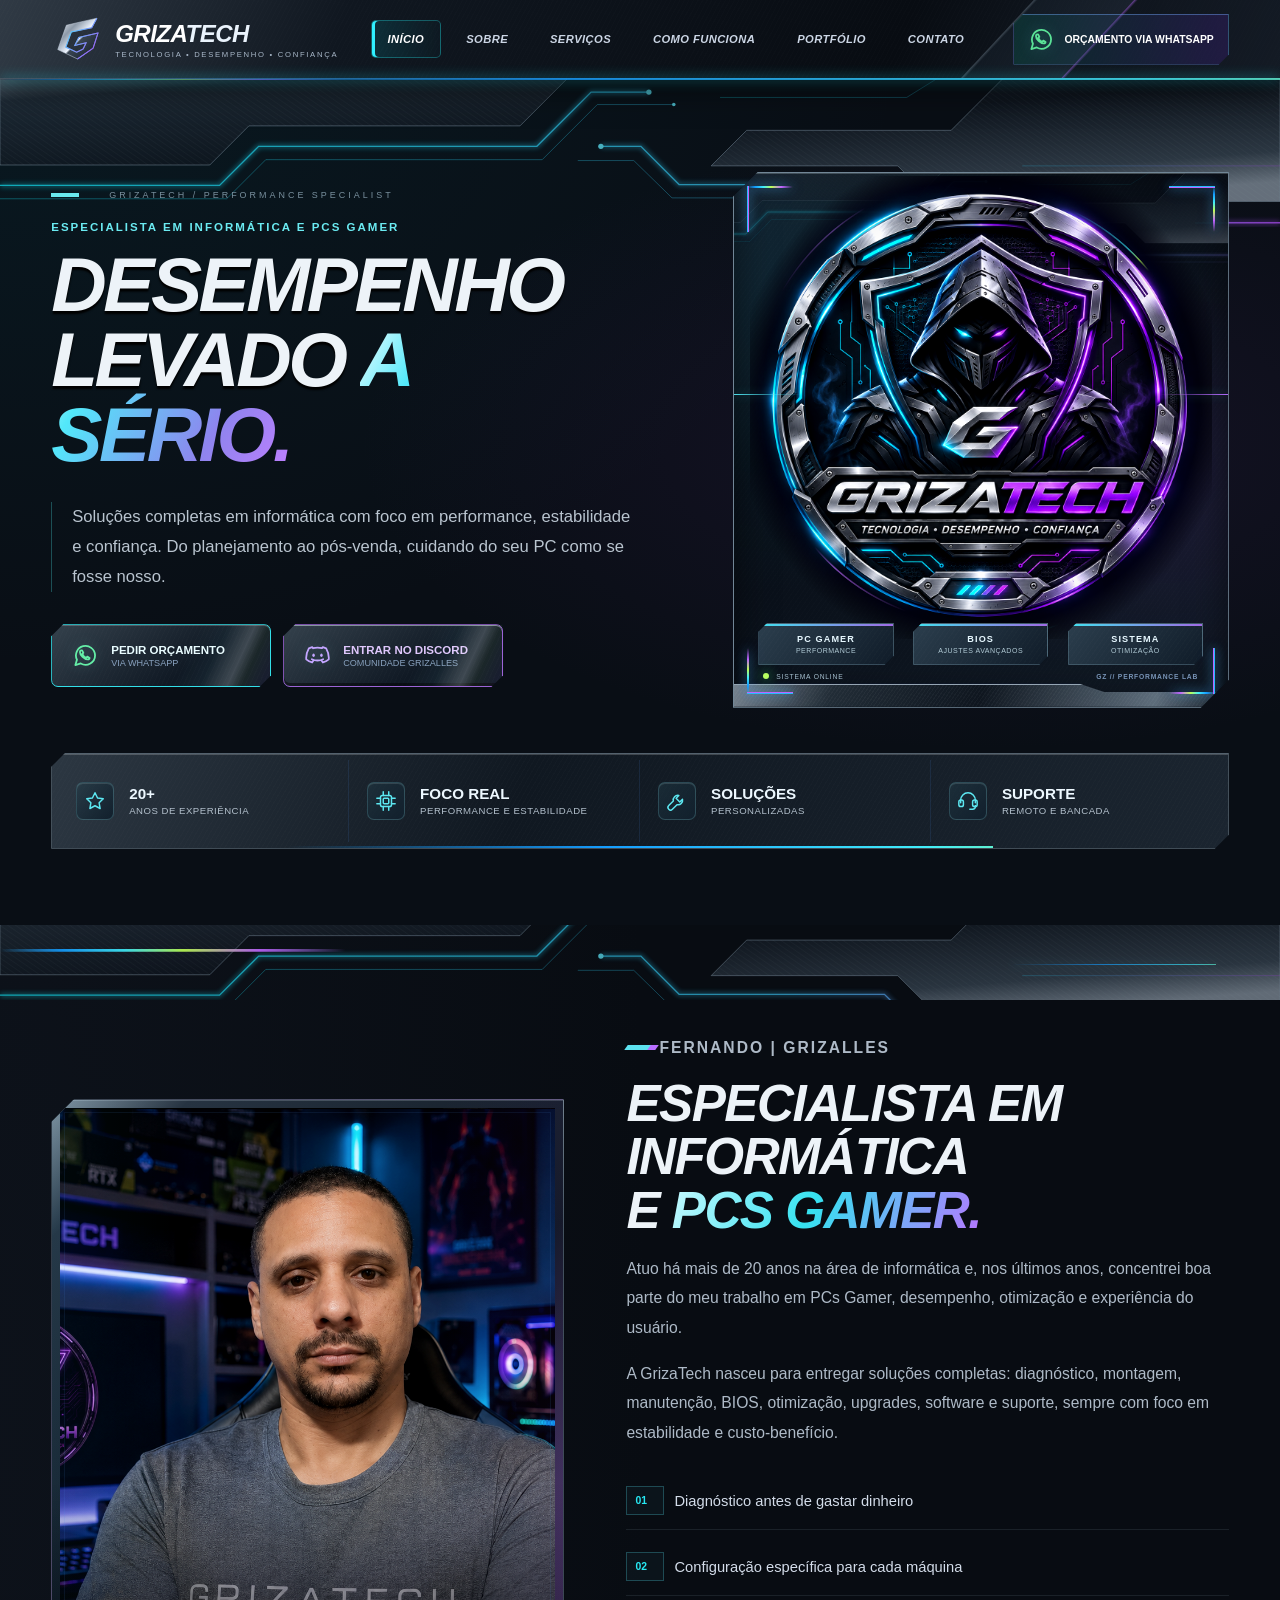
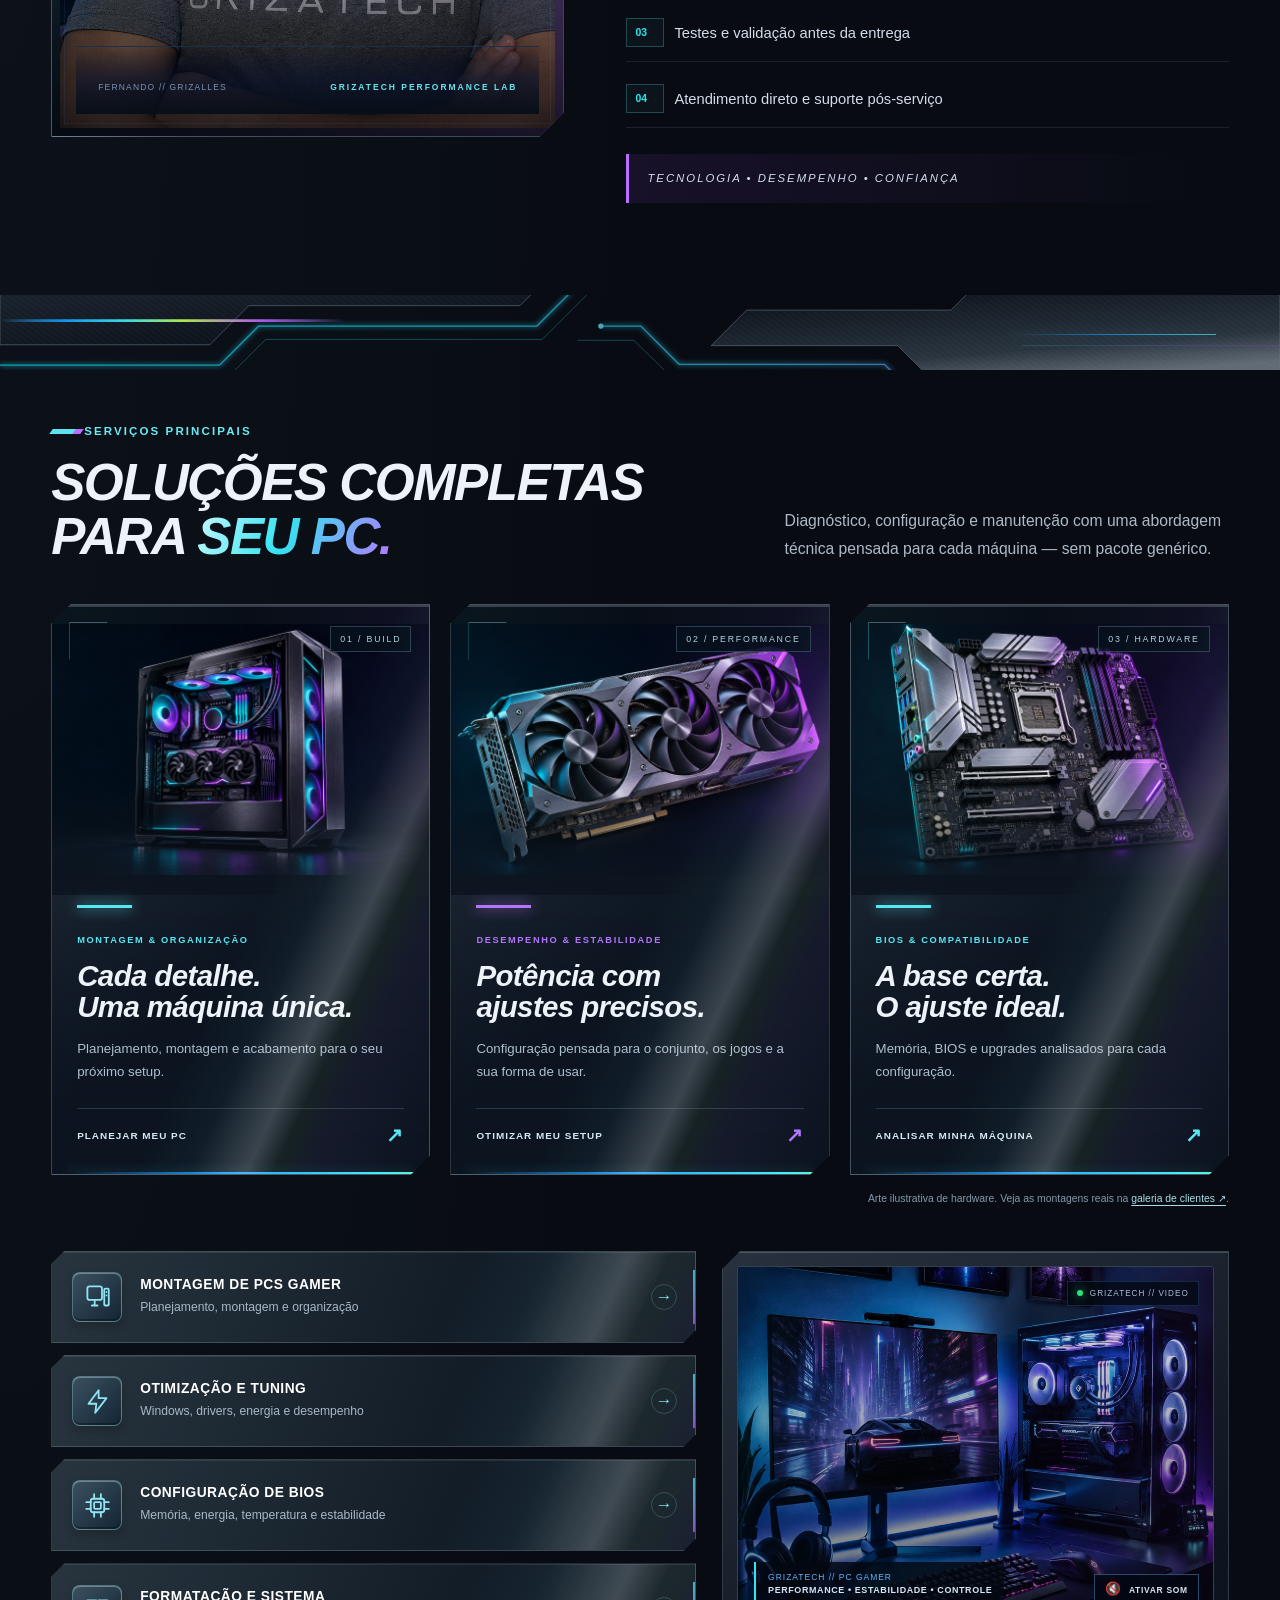
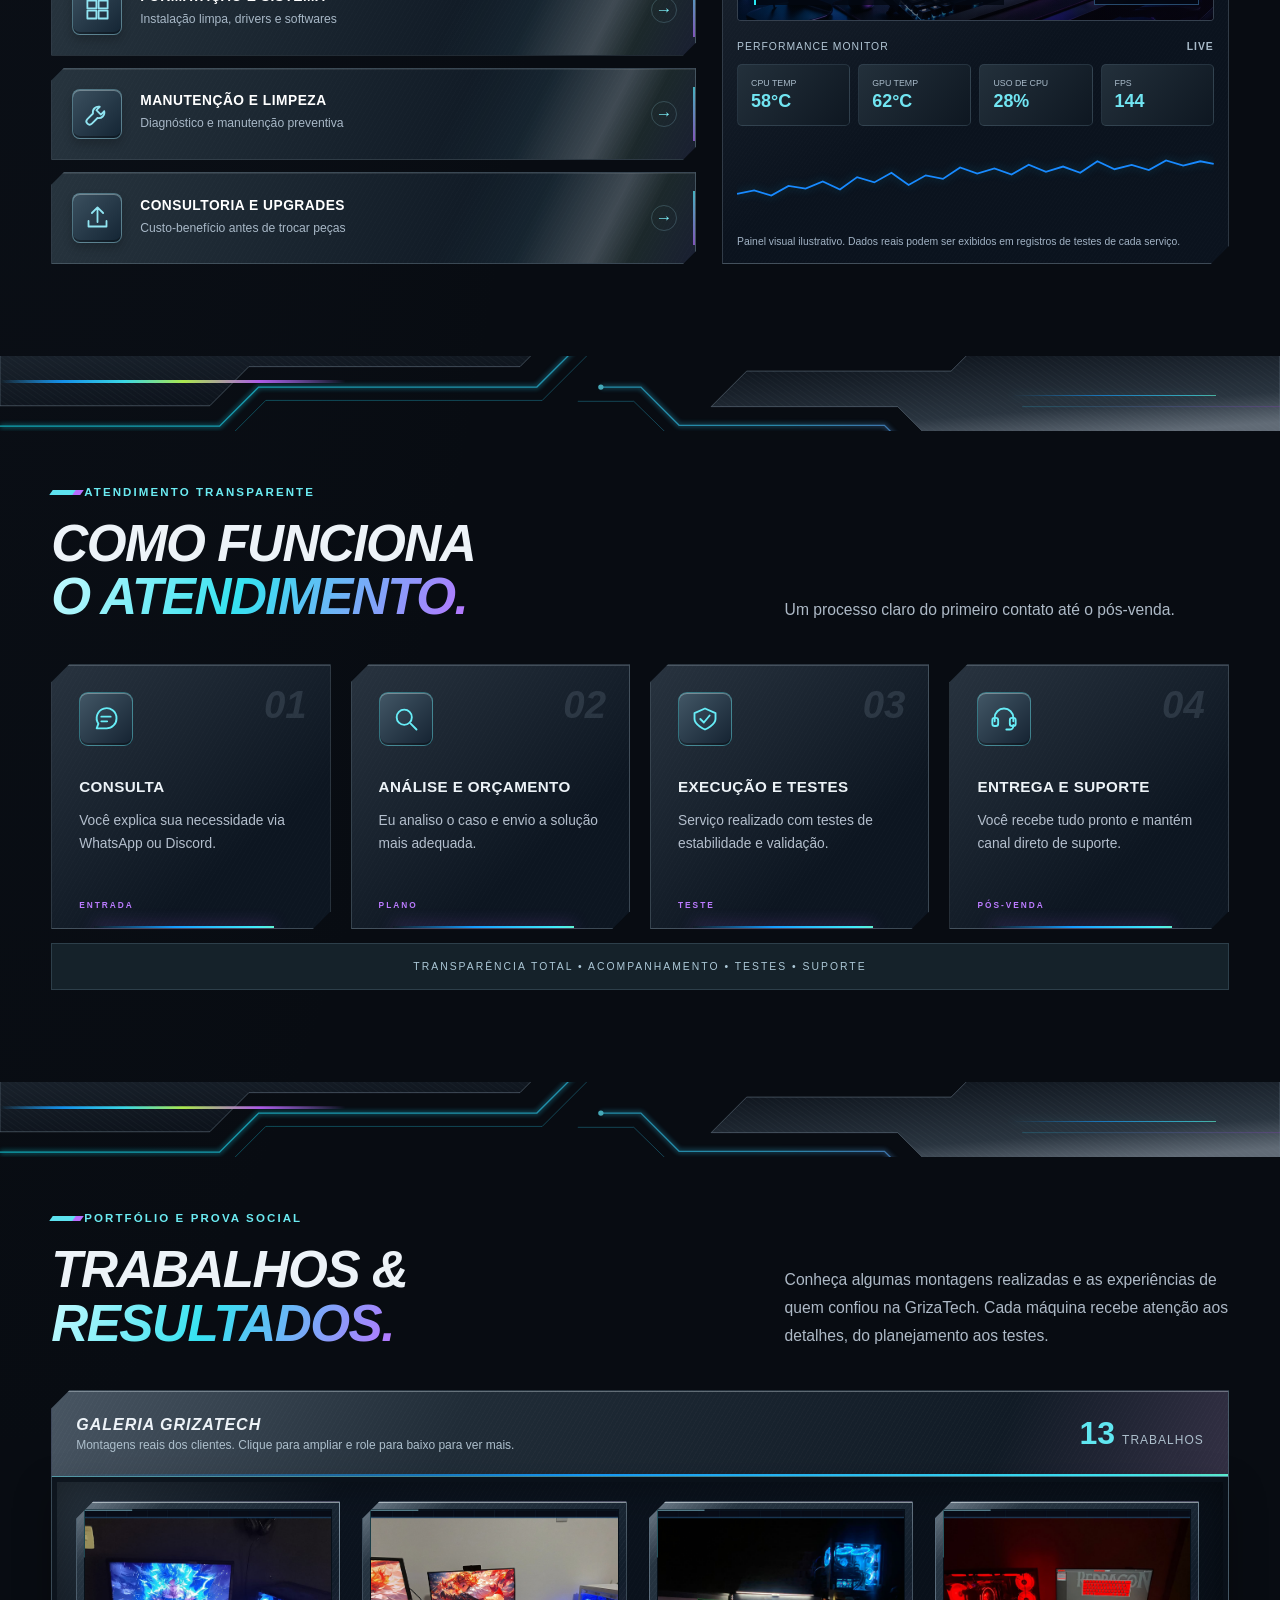
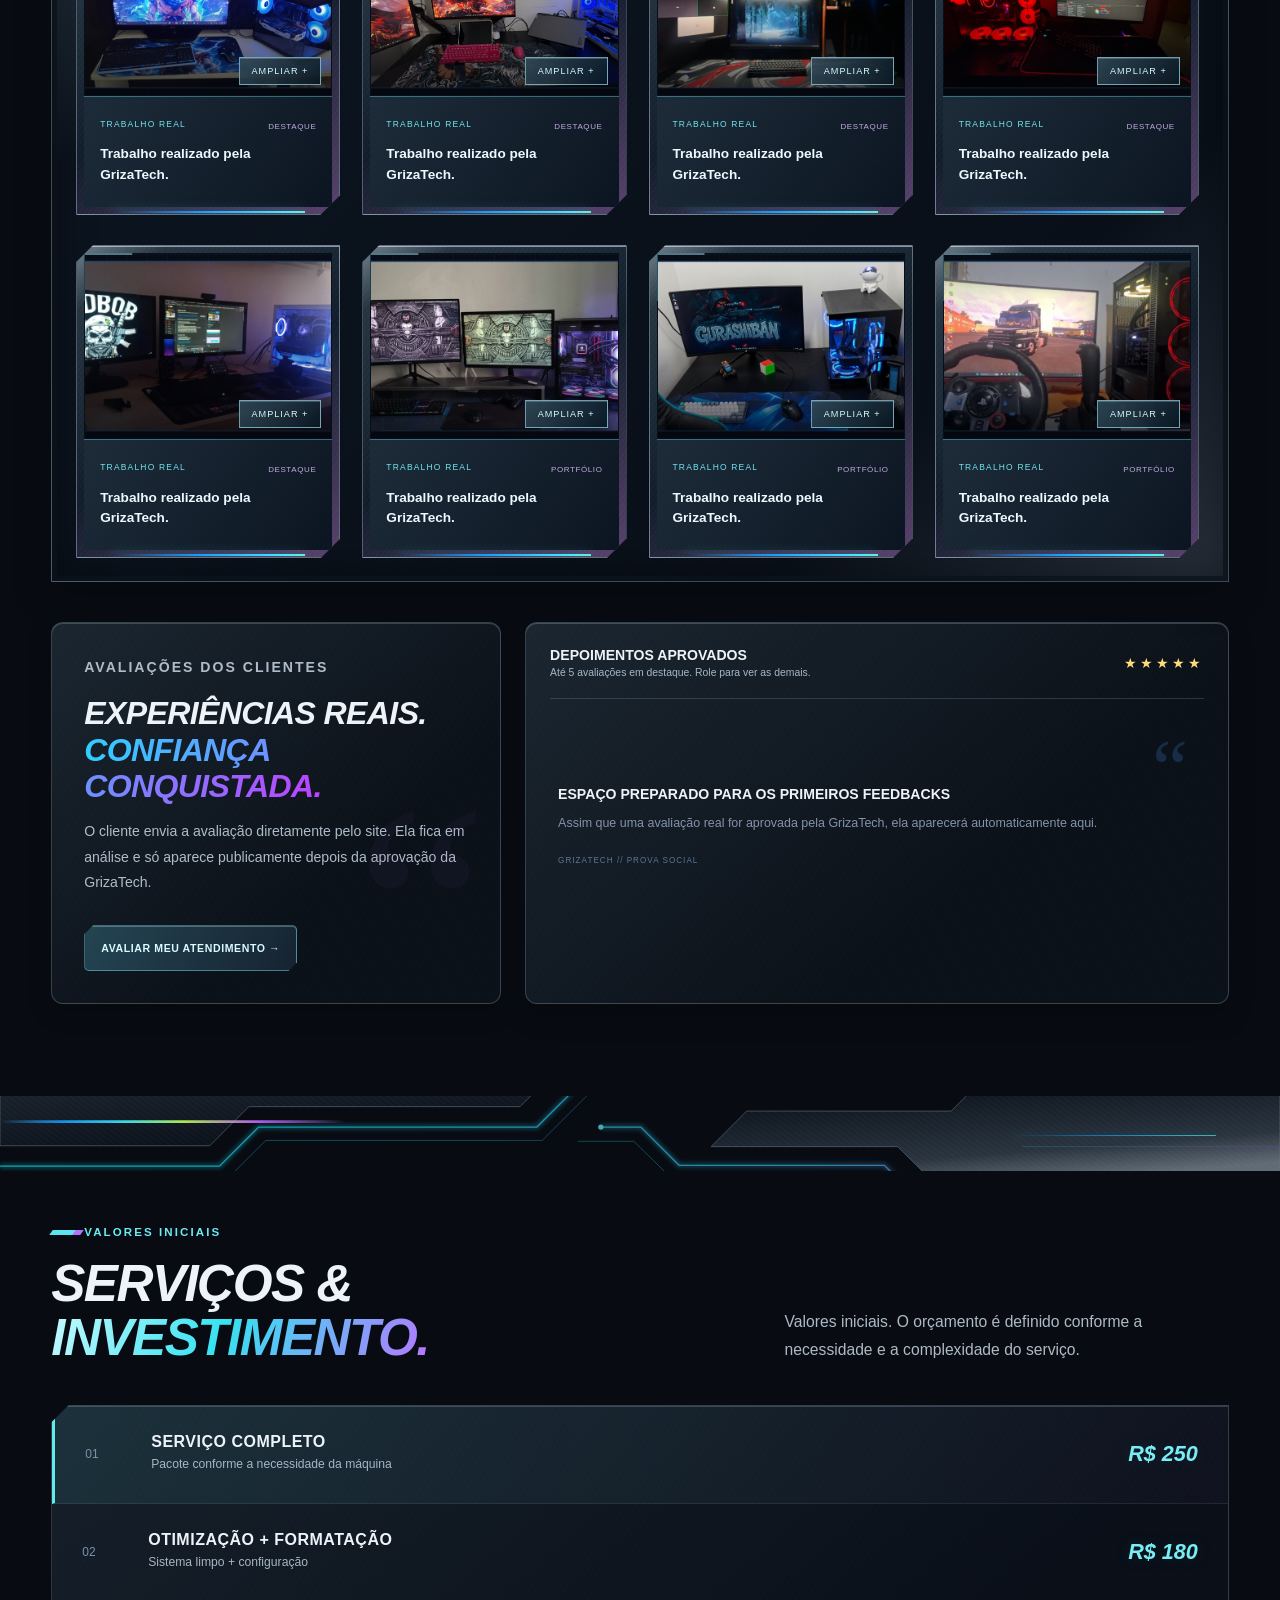
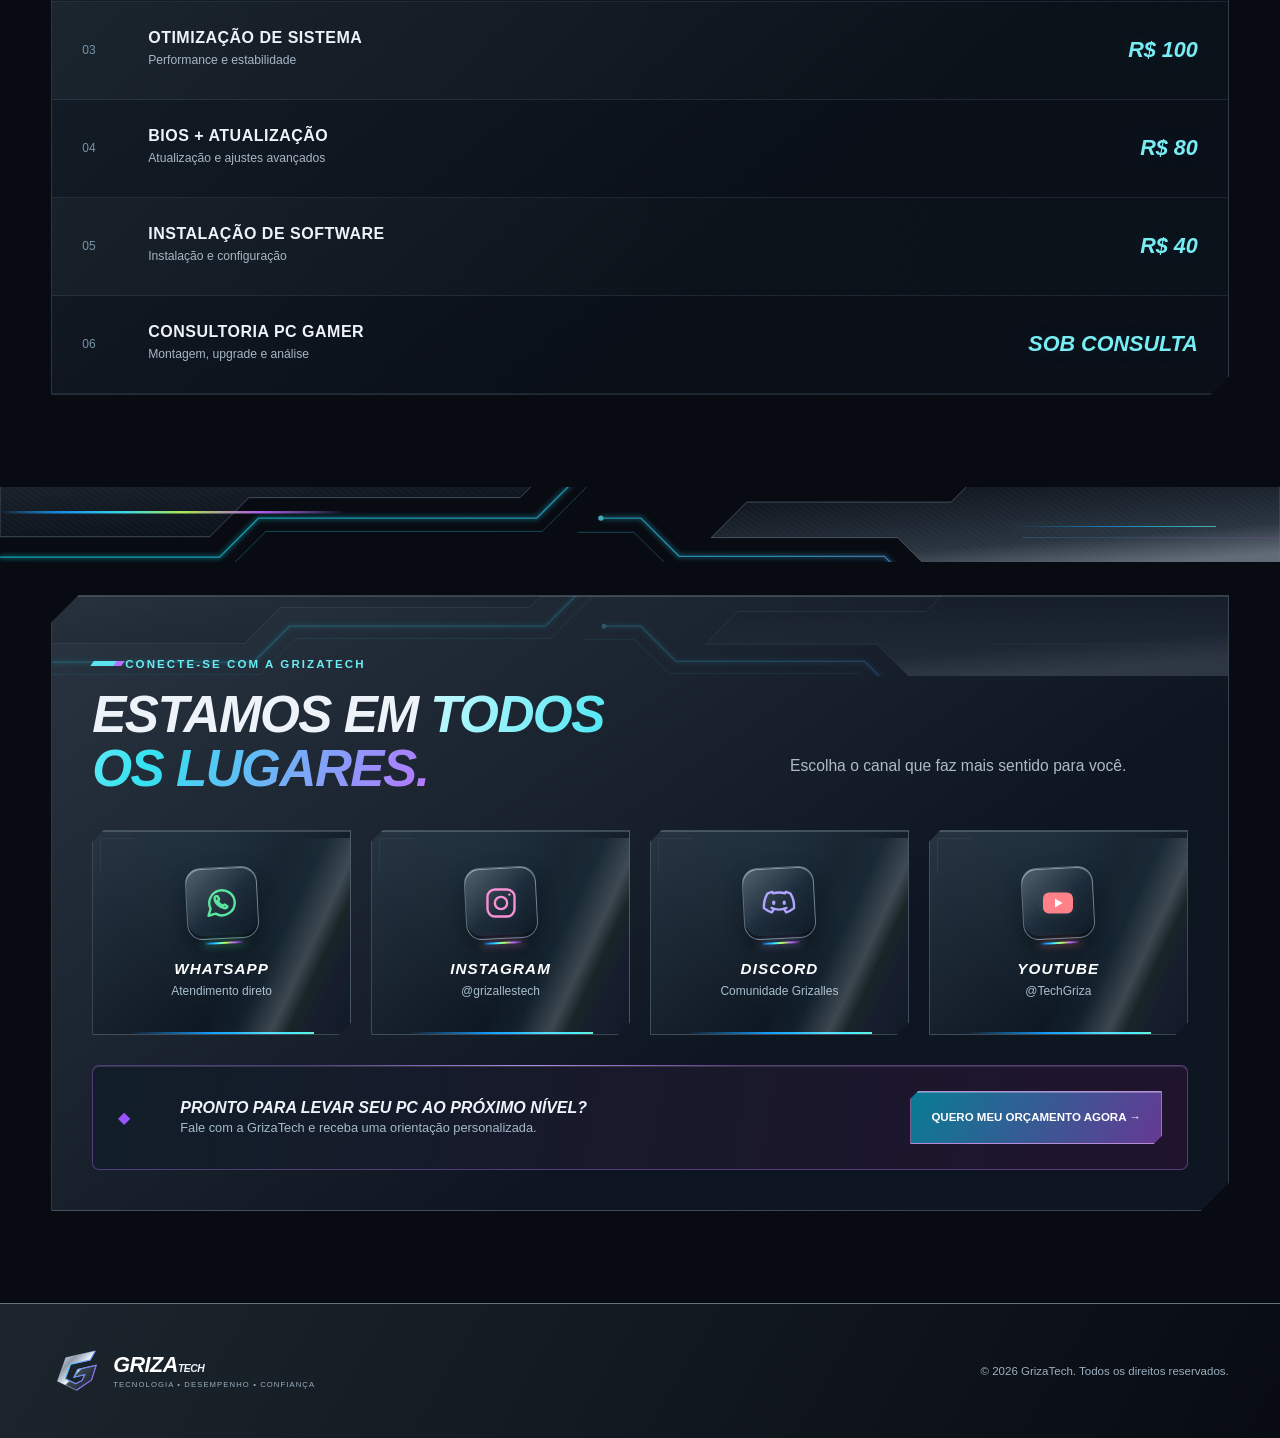
==== index.html @ 96a3e57e "Add files via upload" ====
<!doctype html>
<html lang="pt-BR">
<head>
<meta charset="utf-8">
<meta name="viewport" content="width=device-width,initial-scale=1">
<meta name="theme-color" content="#02050b">
<title>GrizaTech | Tecnologia • Desempenho • Confiança</title>
<meta name="description" content="GrizaTech — assistência, otimização, BIOS, montagem, manutenção e consultoria especializada para PCs Gamer.">
<link rel="stylesheet" href="style.css"><link rel="stylesheet" href="redesign.css"><link rel="stylesheet" href="polish.css"><link rel="stylesheet" href="energy.css">
</head>
<body>
<div class="grid-bg"></div>
<div class="top-glow"></div>

<header class="header">
  <div class="shell nav">
    <a class="brand" href="#inicio">
      <img src="assets/griza-g.svg" alt="Logo GrizaTech">
      <div>
        <strong>GRIZA<span>TECH</span></strong>
        <small>TECNOLOGIA • DESEMPENHO • CONFIANÇA</small>
      </div>
    </a>

    <button class="menu-btn" aria-label="Abrir menu" aria-expanded="false" aria-controls="mainNavigation"><svg class="ui-icon " viewBox="0 0 24 24" fill="none" stroke="currentColor" stroke-width="1.6" stroke-linecap="round" stroke-linejoin="round" aria-hidden="true"><path d="M4 6h16M4 12h16M4 18h16"/></svg></button>

    <nav class="navlinks" id="mainNavigation">
      <a class="active" href="#inicio">INÍCIO</a>
      <a href="#sobre">SOBRE</a>
      <a href="#servicos">SERVIÇOS</a>
      <a href="#processo">COMO FUNCIONA</a>
      <a href="#resultados">PORTFÓLIO</a>
      <a href="#contato">CONTATO</a>
    </nav>

    <a class="header-wa" target="_blank" rel="noopener"
       href="https://api.whatsapp.com/send/?phone=5522997439359&text=Olá%20GrizaTech!%20Vim%20pelo%20site%20e%20gostaria%20de%20um%20orçamento.">
      <svg class="ui-icon brand-whatsapp" viewBox="0 0 24 24" fill="none" stroke="currentColor" stroke-width="1.6" stroke-linecap="round" stroke-linejoin="round" aria-hidden="true"><path d="M20.5 11.7a8.5 8.5 0 0 1-12.7 7.4L3 20.5l1.4-4.7a8.5 8.5 0 1 1 16.1-4.1Z"/><path d="M8.2 7.4c-.7 0-1.1.9-1.1 1.6 0 2.8 3.9 6.5 6.7 6.5.9 0 1.8-.5 1.8-1.3l-2-1.2-.9 1c-1.7-.6-3-1.9-3.6-3.5l1-.9-1.1-2.2Z"/></svg>
      ORÇAMENTO VIA WHATSAPP
    </a>
  </div>
</header>

<main>
<section class="hero" id="inicio">
<div class="energy-rail" aria-hidden="true"></div>
  <div class="hero-circuit"></div>

  <div class="shell hero-grid hero-grid-v8">

    <div class="hero-copy reveal">
      <p class="eyebrow">ESPECIALISTA EM INFORMÁTICA E PCS GAMER</p>

      <h1>
        DESEMPENHO<br>
        LEVADO <span>A SÉRIO.</span>
      </h1>

      <p class="hero-text">
        Soluções completas em informática com foco em performance,
        estabilidade e confiança. Do planejamento ao pós-venda,
        cuidando do seu PC como se fosse nosso.
      </p>

      <div class="hero-actions">
        <a class="neon-button green" target="_blank" rel="noopener"
           href="https://api.whatsapp.com/send/?phone=5522997439359&text=Olá%20GrizaTech!%20Vim%20pelo%20site%20e%20gostaria%20de%20um%20orçamento."><span class="metal-reflection" aria-hidden="true"></span>
          <svg class="ui-icon brand-whatsapp" viewBox="0 0 24 24" fill="none" stroke="currentColor" stroke-width="1.6" stroke-linecap="round" stroke-linejoin="round" aria-hidden="true"><path d="M20.5 11.7a8.5 8.5 0 0 1-12.7 7.4L3 20.5l1.4-4.7a8.5 8.5 0 1 1 16.1-4.1Z"/><path d="M8.2 7.4c-.7 0-1.1.9-1.1 1.6 0 2.8 3.9 6.5 6.7 6.5.9 0 1.8-.5 1.8-1.3l-2-1.2-.9 1c-1.7-.6-3-1.9-3.6-3.5l1-.9-1.1-2.2Z"/></svg>
          <span><b>PEDIR ORÇAMENTO</b><small>VIA WHATSAPP</small></span>
        </a>

        <a class="neon-button purple" target="_blank" rel="noopener"
           href="https://discord.gg/kwEcCzGb4z"><span class="metal-reflection" aria-hidden="true"></span>
          <svg class="ui-icon brand-discord" viewBox="0 0 24 24" fill="none" stroke="currentColor" stroke-width="1.6" stroke-linecap="round" stroke-linejoin="round" aria-hidden="true"><path d="M8 5.5a16 16 0 0 1 8 0l.7-1 3 1.2c1.7 3 2.6 6.3 2.3 9.7a15 15 0 0 1-5.2 2.8l-1.2-1.8M8.4 16.4l-1.2 1.8A15 15 0 0 1 2 15.4c-.3-3.4.6-6.7 2.3-9.7l3-1.2.7 1M7 15.3a12 12 0 0 0 10 0"/><ellipse cx="8.5" cy="11.8" rx="1.1" ry="1.5" fill="currentColor" stroke="none"/><ellipse cx="15.5" cy="11.8" rx="1.1" ry="1.5" fill="currentColor" stroke="none"/></svg>
          <span><b>ENTRAR NO DISCORD</b><small>COMUNIDADE GRIZALLES</small></span>
        </a>
      </div>
    </div>

    <div class="hero-logo hero-logo-v8 reveal">
      <div class="logo-stage emblem-integrated">
        <div class="stage-corner tl"></div>
        <div class="stage-corner tr"></div>
        <div class="stage-corner bl"></div>
        <div class="stage-corner br"></div>

        <div class="logo-reactor logo-reactor-v8"><span class="energy-orbit" aria-hidden="true"></span><span class="energy-orbit orbit-secondary" aria-hidden="true"></span>
          <span class="ring ring-a"></span>
          <span class="ring ring-b"></span>
          <span class="ring ring-c"></span>
          <span class="ring ring-d"></span>
          <img src="assets/grizatech-emblema-metal.png" alt="GrizaTech — emblema metálico com personagem encapuzado, iluminação ciano e roxa" width="1254" height="1254" fetchpriority="high">
        </div>

        <div class="tech-tag tag-a"><b>PC GAMER</b><span>PERFORMANCE</span></div>
        <div class="tech-tag tag-b"><b>BIOS</b><span>AJUSTES AVANÇADOS</span></div>
        <div class="tech-tag tag-c"><b>SISTEMA</b><span>OTIMIZAÇÃO</span></div>

        <div class="logo-status">
          <span><i></i>SISTEMA ONLINE</span>
          <strong>GZ // PERFORMANCE LAB</strong>
        </div>
      </div>
    </div>

  </div>

  <div class="shell feature-strip reveal">
    <div><i><svg class="ui-icon " viewBox="0 0 24 24" fill="none" stroke="currentColor" stroke-width="1.6" stroke-linecap="round" stroke-linejoin="round" aria-hidden="true"><path d="m12 3 2.8 5.7 6.2.9-4.5 4.4 1.1 6.2-5.6-3-5.6 3 1.1-6.2L3 9.6l6.2-.9Z"/></svg></i><span><b>20+</b><small>ANOS DE EXPERIÊNCIA</small></span></div>
    <div><i><svg class="ui-icon " viewBox="0 0 24 24" fill="none" stroke="currentColor" stroke-width="1.6" stroke-linecap="round" stroke-linejoin="round" aria-hidden="true"><rect x="6" y="6" width="12" height="12" rx="2"/><rect x="9" y="9" width="6" height="6" rx="1"/><path d="M9 2v4m6-4v4M9 18v4m6-4v4M2 9h4m-4 6h4m12-6h4m-4 6h4"/></svg></i><span><b>FOCO REAL</b><small>PERFORMANCE E ESTABILIDADE</small></span></div>
    <div><i><svg class="ui-icon " viewBox="0 0 24 24" fill="none" stroke="currentColor" stroke-width="1.6" stroke-linecap="round" stroke-linejoin="round" aria-hidden="true"><path d="M14 6a5 5 0 0 0-6 6L3 17a2.8 2.8 0 0 0 4 4l5-5a5 5 0 0 0 6-6l-3 3-4-4 3-3Z"/></svg></i><span><b>SOLUÇÕES</b><small>PERSONALIZADAS</small></span></div>
    <div><i><svg class="ui-icon " viewBox="0 0 24 24" fill="none" stroke="currentColor" stroke-width="1.6" stroke-linecap="round" stroke-linejoin="round" aria-hidden="true"><path d="M4 14v-3a8 8 0 0 1 16 0v3M20 17v1a3 3 0 0 1-3 3h-3"/><rect x="2" y="11" width="5" height="7" rx="2"/><rect x="17" y="11" width="5" height="7" rx="2"/></svg></i><span><b>SUPORTE</b><small>REMOTO E BANCADA</small></span></div>
  </div>
</section>

<section class="section about" id="sobre">
<div class="energy-rail" aria-hidden="true"></div>
  <div class="shell about-grid about-grid-v9">

    <div class="about-photo-card reveal">
      <img src="assets/fernando.png" alt="Fernando Grizalles">
      <div class="about-photo-overlay">
        <span>FERNANDO // GRIZALLES</span>
        <b>GRIZATECH PERFORMANCE LAB</b>
      </div>
    </div>

    <div class="about-copy reveal">
      <p class="eyebrow">FERNANDO | GRIZALLES</p>

      <h2>
        ESPECIALISTA EM INFORMÁTICA<br>
        E <span>PCS GAMER.</span>
      </h2>

      <p>
        Atuo há mais de 20 anos na área de informática e, nos últimos anos,
        concentrei boa parte do meu trabalho em PCs Gamer, desempenho,
        otimização e experiência do usuário.
      </p>

      <p>
        A GrizaTech nasceu para entregar soluções completas: diagnóstico,
        montagem, manutenção, BIOS, otimização, upgrades, software e suporte,
        sempre com foco em estabilidade e custo-benefício.
      </p>

      <div class="about-list">
        <div><b>01</b><span>Diagnóstico antes de gastar dinheiro</span></div>
        <div><b>02</b><span>Configuração específica para cada máquina</span></div>
        <div><b>03</b><span>Testes e validação antes da entrega</span></div>
        <div><b>04</b><span>Atendimento direto e suporte pós-serviço</span></div>
      </div>

      <div class="signature">
        TECNOLOGIA • DESEMPENHO • CONFIANÇA
      </div>
    </div>

  </div>
</section>

<section class="section services" id="servicos">
<div class="energy-rail" aria-hidden="true"></div>
  <div class="shell">

    <div class="section-head reveal">
      <div>
        <p class="eyebrow">SERVIÇOS PRINCIPAIS</p>
        <h2>SOLUÇÕES COMPLETAS<br>PARA <span>SEU PC.</span></h2>
      </div>
      <p>
        Diagnóstico, configuração e manutenção com uma abordagem técnica
        pensada para cada máquina — sem pacote genérico.
      </p>
    </div>


    <div class="hardware-showcase" aria-label="Hardware e montagem especializada">
      <article class="hardware-card hardware-build"><span class="metal-reflection" aria-hidden="true"></span>
        <div class="hardware-art"><img src="assets/hardware-pc.png" alt="Ilustração de PC gamer montado com iluminação ciano e roxa" loading="lazy"><span class="hardware-index">01 / BUILD</span></div>
        <div class="hardware-caption"><small>MONTAGEM & ORGANIZAÇÃO</small><h3>Cada detalhe.<br>Uma máquina única.</h3><p>Planejamento, montagem e acabamento para o seu próximo setup.</p><a href="#contato">PLANEJAR MEU PC <span>↗</span></a></div>
      </article>
      <article class="hardware-card hardware-gpu"><span class="metal-reflection" aria-hidden="true"></span>
        <div class="hardware-art"><img src="assets/hardware-gpu.png" alt="Ilustração detalhada de placa de vídeo com três ventoinhas" loading="lazy"><span class="hardware-index">02 / PERFORMANCE</span></div>
        <div class="hardware-caption"><small>DESEMPENHO & ESTABILIDADE</small><h3>Potência com<br>ajustes precisos.</h3><p>Configuração pensada para o conjunto, os jogos e a sua forma de usar.</p><a href="#contato">OTIMIZAR MEU SETUP <span>↗</span></a></div>
      </article>
      <article class="hardware-card hardware-board"><span class="metal-reflection" aria-hidden="true"></span>
        <div class="hardware-art"><img src="assets/hardware-motherboard.png" alt="Ilustração de placa-mãe com circuitos e dissipadores metálicos" loading="lazy"><span class="hardware-index">03 / HARDWARE</span></div>
        <div class="hardware-caption"><small>BIOS & COMPATIBILIDADE</small><h3>A base certa.<br>O ajuste ideal.</h3><p>Memória, BIOS e upgrades analisados para cada configuração.</p><a href="#contato">ANALISAR MINHA MÁQUINA <span>↗</span></a></div>
      </article>
    </div>
    <p class="hardware-note">Arte ilustrativa de hardware. Veja as montagens reais na <a href="#resultados">galeria de clientes ↗</a>.</p>

    <div class="services-layout">

      <div class="service-list">
        <a class="service-row reveal" href="#contato"><span class="metal-reflection" aria-hidden="true"></span>
          <div class="service-icon"><svg class="ui-icon " viewBox="0 0 24 24" fill="none" stroke="currentColor" stroke-width="1.6" stroke-linecap="round" stroke-linejoin="round" aria-hidden="true"><rect x="3" y="3" width="13" height="12" rx="2"/><path d="M7 20h5M9.5 15v5"/><rect x="18" y="5" width="4" height="15" rx="1"/><path d="M20 8h.01M20 11h.01"/></svg></div>
          <span><b>MONTAGEM DE PCS GAMER</b><small>Planejamento, montagem e organização</small></span><i>→</i>
        </a>

        <a class="service-row reveal" href="#contato"><span class="metal-reflection" aria-hidden="true"></span>
          <div class="service-icon"><svg class="ui-icon " viewBox="0 0 24 24" fill="none" stroke="currentColor" stroke-width="1.6" stroke-linecap="round" stroke-linejoin="round" aria-hidden="true"><path d="m13 2-9 12h7l-1 8 10-13h-7Z"/></svg></div>
          <span><b>OTIMIZAÇÃO E TUNING</b><small>Windows, drivers, energia e desempenho</small></span><i>→</i>
        </a>

        <a class="service-row reveal" href="#contato"><span class="metal-reflection" aria-hidden="true"></span>
          <div class="service-icon"><svg class="ui-icon " viewBox="0 0 24 24" fill="none" stroke="currentColor" stroke-width="1.6" stroke-linecap="round" stroke-linejoin="round" aria-hidden="true"><rect x="6" y="6" width="12" height="12" rx="2"/><rect x="9" y="9" width="6" height="6" rx="1"/><path d="M9 2v4m6-4v4M9 18v4m6-4v4M2 9h4m-4 6h4m12-6h4m-4 6h4"/></svg></div>
          <span><b>CONFIGURAÇÃO DE BIOS</b><small>Memória, energia, temperatura e estabilidade</small></span><i>→</i>
        </a>

        <a class="service-row reveal" href="#contato"><span class="metal-reflection" aria-hidden="true"></span>
          <div class="service-icon"><svg class="ui-icon " viewBox="0 0 24 24" fill="none" stroke="currentColor" stroke-width="1.6" stroke-linecap="round" stroke-linejoin="round" aria-hidden="true"><path d="M3 4h8v7H3Zm10 0h8v7h-8ZM3 13h8v7H3Zm10 0h8v7h-8Z"/></svg></div>
          <span><b>FORMATAÇÃO E SISTEMA</b><small>Instalação limpa, drivers e softwares</small></span><i>→</i>
        </a>

        <a class="service-row reveal" href="#contato"><span class="metal-reflection" aria-hidden="true"></span>
          <div class="service-icon"><svg class="ui-icon " viewBox="0 0 24 24" fill="none" stroke="currentColor" stroke-width="1.6" stroke-linecap="round" stroke-linejoin="round" aria-hidden="true"><path d="M14 6a5 5 0 0 0-6 6L3 17a2.8 2.8 0 0 0 4 4l5-5a5 5 0 0 0 6-6l-3 3-4-4 3-3Z"/></svg></div>
          <span><b>MANUTENÇÃO E LIMPEZA</b><small>Diagnóstico e manutenção preventiva</small></span><i>→</i>
        </a>

        <a class="service-row reveal" href="#contato"><span class="metal-reflection" aria-hidden="true"></span>
          <div class="service-icon"><svg class="ui-icon " viewBox="0 0 24 24" fill="none" stroke="currentColor" stroke-width="1.6" stroke-linecap="round" stroke-linejoin="round" aria-hidden="true"><path d="M12 16V3m-5 5 5-5 5 5M4 15v5h16v-5"/></svg></div>
          <span><b>CONSULTORIA E UPGRADES</b><small>Custo-benefício antes de trocar peças</small></span><i>→</i>
        </a>
      </div>

      <div class="real-pc-panel reveal">
        <div class="real-pc-image real-pc-video">
          <video id="grizatechShowcaseVideo" autoplay muted loop playsinline preload="metadata" poster="assets/pc-gamer-detalhe.png" aria-label="Apresentação em vídeo da GrizaTech">
            <source src="assets/videos/grizatech-loop.mp4" type="video/mp4">
          </video>
          <div class="real-pc-vignette"></div>
          <div class="pc-live-badge"><i></i> GRIZATECH // VIDEO</div>
          <button class="video-sound-toggle" id="videoSoundToggle" type="button" aria-label="Ativar som do vídeo" aria-pressed="false">
            <span class="video-sound-icon" aria-hidden="true">🔇</span>
            <span class="video-sound-label">ATIVAR SOM</span>
          </button>
          <div class="pc-photo-caption">
            <span>GRIZATECH // PC GAMER</span>
            <b>PERFORMANCE • ESTABILIDADE • CONTROLE</b>
          </div>
        </div>

        <div class="monitor-title">
          <span>PERFORMANCE MONITOR</span>
          <b>LIVE</b>
        </div>

        <div class="monitor-grid">
          <div><small>CPU TEMP</small><b>58°C</b></div>
          <div><small>GPU TEMP</small><b>62°C</b></div>
          <div><small>USO DE CPU</small><b>28%</b></div>
          <div><small>FPS</small><b>144</b></div>
        </div>

        <svg class="perf-chart" viewBox="0 0 500 100" preserveAspectRatio="none">
          <path d="M0 68L18 64L36 70L54 59L72 62L90 54L108 63L126 49L144 55L162 44L180 58L198 47L216 51L234 38L252 45L270 39L288 46L306 35L324 43L342 37L360 44L378 31L396 40L414 35L432 41L450 30L468 36L486 31L500 34"/>
        </svg>

        <small class="monitor-disclaimer">
          Painel visual ilustrativo. Dados reais podem ser exibidos em registros de testes de cada serviço.
        </small>
      </div>

    </div>
  </div>
</section>

<section class="section process" id="processo">
<div class="energy-rail" aria-hidden="true"></div>
  <div class="shell">
    <div class="section-head reveal">
      <div>
        <p class="eyebrow">ATENDIMENTO TRANSPARENTE</p>
        <h2>COMO FUNCIONA<br><span>O ATENDIMENTO.</span></h2>
      </div>
      <p>Um processo claro do primeiro contato até o pós-venda.</p>
    </div>

    <div class="steps">
      <article class="step reveal"><span>01</span><div class="step-icon"><svg class="ui-icon " viewBox="0 0 24 24" fill="none" stroke="currentColor" stroke-width="1.6" stroke-linecap="round" stroke-linejoin="round" aria-hidden="true"><path d="M21 11.5a8.5 8.5 0 0 1-8.5 8.5H4l1.5-4a8.5 8.5 0 1 1 15.5-4.5Z"/><path d="M8 10h8M8 14h5"/></svg></div><h3>CONSULTA</h3><p>Você explica sua necessidade via WhatsApp ou Discord.</p><b>ENTRADA</b></article>
      <article class="step reveal"><span>02</span><div class="step-icon"><svg class="ui-icon " viewBox="0 0 24 24" fill="none" stroke="currentColor" stroke-width="1.6" stroke-linecap="round" stroke-linejoin="round" aria-hidden="true"><circle cx="10.5" cy="10.5" r="6.5"/><path d="m16 16 5 5"/></svg></div><h3>ANÁLISE E ORÇAMENTO</h3><p>Eu analiso o caso e envio a solução mais adequada.</p><b>PLANO</b></article>
      <article class="step reveal"><span>03</span><div class="step-icon"><svg class="ui-icon " viewBox="0 0 24 24" fill="none" stroke="currentColor" stroke-width="1.6" stroke-linecap="round" stroke-linejoin="round" aria-hidden="true"><path d="M12 3 3 7v5c0 5 9 9 9 9s9-4 9-9V7Z"/><path d="m8 12 3 3 5-6"/></svg></div><h3>EXECUÇÃO E TESTES</h3><p>Serviço realizado com testes de estabilidade e validação.</p><b>TESTE</b></article>
      <article class="step reveal"><span>04</span><div class="step-icon"><svg class="ui-icon " viewBox="0 0 24 24" fill="none" stroke="currentColor" stroke-width="1.6" stroke-linecap="round" stroke-linejoin="round" aria-hidden="true"><path d="M4 14v-3a8 8 0 0 1 16 0v3M20 17v1a3 3 0 0 1-3 3h-3"/><rect x="2" y="11" width="5" height="7" rx="2"/><rect x="17" y="11" width="5" height="7" rx="2"/></svg></div><h3>ENTREGA E SUPORTE</h3><p>Você recebe tudo pronto e mantém canal direto de suporte.</p><b>PÓS-VENDA</b></article>
    </div>

    <div class="process-note reveal">TRANSPARÊNCIA TOTAL • ACOMPANHAMENTO • TESTES • SUPORTE</div>
  </div>
</section>

<section class="section results" id="resultados">
<div class="energy-rail" aria-hidden="true"></div>
  <div class="shell">

    <div class="section-head reveal">
      <div>
        <p class="eyebrow">PORTFÓLIO E PROVA SOCIAL</p>
        <h2>TRABALHOS & <span>RESULTADOS.</span></h2>
      </div>
      <p>
        Conheça algumas montagens realizadas e as experiências de quem confiou na GrizaTech.
        Cada máquina recebe atenção aos detalhes, do planejamento aos testes.
      </p>
    </div>

    <div class="portfolio-head reveal">
      <div>
        <strong>GALERIA GRIZATECH</strong>
        <span>Montagens reais dos clientes. Clique para ampliar e role para baixo para ver mais.</span>
      </div>
      <div class="portfolio-counter"><b id="portfolioCount">00</b><span>TRABALHOS</span></div>
    </div>

    <div class="portfolio-scroll-shell reveal" tabindex="0" role="region" aria-label="Galeria de trabalhos com rolagem vertical">
      <div class="portfolio-gallery portfolio-gallery-v12" id="portfolioGallery" aria-label="Galeria de trabalhos GrizaTech"></div>
    </div>

    <div class="reviews-layout">

      <div class="reviews-info reveal">
        <p class="eyebrow">AVALIAÇÕES DOS CLIENTES</p>
        <h3>EXPERIÊNCIAS REAIS.<br><span>CONFIANÇA CONQUISTADA.</span></h3>

        <p>
          O cliente envia a avaliação diretamente pelo site. Ela fica em análise
          e só aparece publicamente depois da aprovação da GrizaTech.
        </p>

        <button class="review-button" id="openReview">
          AVALIAR MEU ATENDIMENTO →
        </button>
      </div>

      <div class="reviews-approved reveal">
        <div class="reviews-title">
          <div>
            <strong>DEPOIMENTOS APROVADOS</strong>
            <span>Até 5 avaliações em destaque. Role para ver as demais.</span>
          </div>
          <div class="rating-badge">★★★★★</div>
        </div>

        <div id="reviewsApprovedList">
          <div class="review-empty-state">
            <div class="review-quote">“</div>
            <strong>ESPAÇO PREPARADO PARA OS PRIMEIROS FEEDBACKS</strong>
            <p>Assim que uma avaliação real for aprovada pela GrizaTech, ela aparecerá automaticamente aqui.</p>
            <span>GRIZATECH // PROVA SOCIAL</span>
          </div>
        </div>
      </div>

    </div>
  </div>
</section>

<section class="section pricing" id="precos">
<div class="energy-rail" aria-hidden="true"></div>
  <div class="shell">
    <div class="section-head reveal">
      <div>
        <p class="eyebrow">VALORES INICIAIS</p>
        <h2>SERVIÇOS & <span>INVESTIMENTO.</span></h2>
      </div>
      <p>Valores iniciais. O orçamento é definido conforme a necessidade e a complexidade do serviço.</p>
    </div>

    <div class="price-table reveal">
      <div><i>01</i><span><b>SERVIÇO COMPLETO</b><small>Pacote conforme a necessidade da máquina</small></span><strong>R$ 250</strong></div>
      <div><i>02</i><span><b>OTIMIZAÇÃO + FORMATAÇÃO</b><small>Sistema limpo + configuração</small></span><strong>R$ 180</strong></div>
      <div><i>03</i><span><b>OTIMIZAÇÃO DE SISTEMA</b><small>Performance e estabilidade</small></span><strong>R$ 100</strong></div>
      <div><i>04</i><span><b>BIOS + ATUALIZAÇÃO</b><small>Atualização e ajustes avançados</small></span><strong>R$ 80</strong></div>
      <div><i>05</i><span><b>INSTALAÇÃO DE SOFTWARE</b><small>Instalação e configuração</small></span><strong>R$ 40</strong></div>
      <div><i>06</i><span><b>CONSULTORIA PC GAMER</b><small>Montagem, upgrade e análise</small></span><strong>SOB CONSULTA</strong></div>
    </div>
  </div>
</section>

<section class="section contact" id="contato">
<div class="energy-rail" aria-hidden="true"></div>
  <div class="shell contact-shell">
    <div class="contact-head reveal">
      <div>
        <p class="eyebrow">CONECTE-SE COM A GRIZATECH</p>
        <h2>ESTAMOS EM <span>TODOS OS LUGARES.</span></h2>
      </div>
      <p>Escolha o canal que faz mais sentido para você.</p>
    </div>

    <div class="social-grid">
      <a class="social-card whatsapp reveal" target="_blank" rel="noopener"
         href="https://api.whatsapp.com/send/?phone=5522997439359&text=Olá%20GrizaTech!%20Vim%20pelo%20site."><span class="metal-reflection" aria-hidden="true"></span>
        <div class="social-icon"><svg class="ui-icon brand-whatsapp" viewBox="0 0 24 24" fill="none" stroke="currentColor" stroke-width="1.6" stroke-linecap="round" stroke-linejoin="round" aria-hidden="true"><path d="M20.5 11.7a8.5 8.5 0 0 1-12.7 7.4L3 20.5l1.4-4.7a8.5 8.5 0 1 1 16.1-4.1Z"/><path d="M8.2 7.4c-.7 0-1.1.9-1.1 1.6 0 2.8 3.9 6.5 6.7 6.5.9 0 1.8-.5 1.8-1.3l-2-1.2-.9 1c-1.7-.6-3-1.9-3.6-3.5l1-.9-1.1-2.2Z"/></svg></div>
        <strong>WHATSAPP</strong><span>Atendimento direto</span>
      </a>

      <a class="social-card instagram reveal" target="_blank" rel="noopener"
         href="https://www.instagram.com/grizallestech/"><span class="metal-reflection" aria-hidden="true"></span>
        <div class="social-icon"><svg class="ui-icon brand-instagram" viewBox="0 0 24 24" fill="none" stroke="currentColor" stroke-width="1.6" stroke-linecap="round" stroke-linejoin="round" aria-hidden="true"><rect x="3" y="3" width="18" height="18" rx="5"/><circle cx="12" cy="12" r="4.1"/><circle cx="17.6" cy="6.4" r=".8" fill="currentColor" stroke="none"/></svg></div>
        <strong>INSTAGRAM</strong><span>@grizallestech</span>
      </a>

      <a class="social-card discord reveal" target="_blank" rel="noopener"
         href="https://discord.gg/kwEcCzGb4z"><span class="metal-reflection" aria-hidden="true"></span>
        <div class="social-icon"><svg class="ui-icon brand-discord" viewBox="0 0 24 24" fill="none" stroke="currentColor" stroke-width="1.6" stroke-linecap="round" stroke-linejoin="round" aria-hidden="true"><path d="M8 5.5a16 16 0 0 1 8 0l.7-1 3 1.2c1.7 3 2.6 6.3 2.3 9.7a15 15 0 0 1-5.2 2.8l-1.2-1.8M8.4 16.4l-1.2 1.8A15 15 0 0 1 2 15.4c-.3-3.4.6-6.7 2.3-9.7l3-1.2.7 1M7 15.3a12 12 0 0 0 10 0"/><ellipse cx="8.5" cy="11.8" rx="1.1" ry="1.5" fill="currentColor" stroke="none"/><ellipse cx="15.5" cy="11.8" rx="1.1" ry="1.5" fill="currentColor" stroke="none"/></svg></div>
        <strong>DISCORD</strong><span>Comunidade Grizalles</span>
      </a>

      <a class="social-card youtube reveal" target="_blank" rel="noopener"
         href="https://www.youtube.com/@TechGriza"><span class="metal-reflection" aria-hidden="true"></span>
        <div class="social-icon"><svg class="ui-icon brand-youtube" viewBox="0 0 24 24" fill="none" stroke="currentColor" stroke-width="1.6" stroke-linecap="round" stroke-linejoin="round" aria-hidden="true"><rect x="2" y="5" width="20" height="14" rx="4"/><path d="m10 9 5 3-5 3Z" fill="currentColor" stroke="none"/></svg></div>
        <strong>YOUTUBE</strong><span>@TechGriza</span>
      </a>
    </div>

    <div class="closing reveal">
      <div class="rocket">◆</div>
      <div>
        <strong>PRONTO PARA LEVAR SEU PC AO PRÓXIMO NÍVEL?</strong>
        <span>Fale com a GrizaTech e receba uma orientação personalizada.</span>
      </div>
      <a target="_blank" rel="noopener"
         href="https://api.whatsapp.com/send/?phone=5522997439359&text=Olá%20GrizaTech!%20Gostaria%20de%20um%20orçamento%20personalizado.">
        QUERO MEU ORÇAMENTO AGORA →
      </a>
    </div>
  </div>
</section>
</main>


<div class="lightbox" id="lightbox" aria-hidden="true">
  <button class="modal-close lightbox-close" aria-label="Fechar">×</button>
  <div class="lightbox-content">
    <img id="lightboxImage" src="" alt="">
    <div id="lightboxCaption"></div>
  </div>
</div>

<div class="review-modal" id="reviewModal" aria-hidden="true">
  <div class="review-modal-card">
    <button class="modal-close review-close" aria-label="Fechar">×</button>

    <p class="eyebrow">AVALIAÇÃO GRIZATECH</p>
    <h3>COMO FOI SEU <span>ATENDIMENTO?</span></h3>

    <p class="review-explain">
      Sua avaliação será enviada para análise da GrizaTech.
      Ela não é publicada automaticamente: somente avaliações aprovadas aparecem no site.
    </p>

    <form id="reviewForm">
      <label>
        Seu nome
        <input id="reviewName" type="text" placeholder="Ex.: Lucas" required>
      </label>

      <label>
        Serviço realizado
        <select id="reviewService" required>
          <option value="">Selecione</option>
          <option>Serviço Completo</option>
          <option>Otimização + Formatação</option>
          <option>Otimização de Sistema</option>
          <option>Configuração / Atualização de BIOS</option>
          <option>Instalação de Software</option>
          <option>Consultoria PC Gamer</option>
          <option>Outro serviço</option>
        </select>
      </label>

      <fieldset class="rating-field">
        <legend>Nota</legend>
        <div class="rating-options">
          <label><input type="radio" name="rating" value="5" checked><span>★★★★★</span></label>
          <label><input type="radio" name="rating" value="4"><span>★★★★☆</span></label>
          <label><input type="radio" name="rating" value="3"><span>★★★☆☆</span></label>
          <label><input type="radio" name="rating" value="2"><span>★★☆☆☆</span></label>
          <label><input type="radio" name="rating" value="1"><span>★☆☆☆☆</span></label>
        </div>
      </fieldset>

      <label>
        Comentário
        <textarea id="reviewComment" rows="5" placeholder="Conte como foi sua experiência..." required></textarea>
      </label>

      <button type="submit" class="review-submit">
        ENVIAR AVALIAÇÃO →
      </button>
      <p class="review-status" id="reviewStatus" aria-live="polite"></p>
    </form>
  </div>
</div>

<footer>
  <div class="shell footer">
    <div class="footer-brand">
      <img src="assets/griza-g.svg" alt="GrizaTech">
      <div><strong>GRIZA<span>TECH</span></strong><small>TECNOLOGIA • DESEMPENHO • CONFIANÇA</small></div>
    </div>
    <span>© 2026 GrizaTech. Todos os direitos reservados.</span>
  </div>
</footer>

<script src="portfolio.js?v=15"></script>
<script src="script.js"></script>
<script type="module" src="firebase-feedback.js"></script>
</body>
</html>
---- style.css ----
:root{
  --bg:#02050b;
  --panel:#07101d;
  --panel2:#0a1425;
  --blue:#00c9ff;
  --blue2:#1677ff;
  --purple:#9d3cff;
  --pink:#d243ff;
  --green:#25d366;
  --text:#f4f7fd;
  --muted:#8d9ab0;
  --line:rgba(71,150,255,.24);
}
*{box-sizing:border-box}
html{scroll-behavior:smooth;scroll-padding-top:92px}
body{margin:0;background:var(--bg);color:var(--text);font-family:Arial,Helvetica,sans-serif;overflow-x:hidden}
.grid-bg{position:fixed;inset:0;z-index:-5;pointer-events:none;background-image:linear-gradient(rgba(57,113,174,.035) 1px,transparent 1px),linear-gradient(90deg,rgba(57,113,174,.035) 1px,transparent 1px);background-size:46px 46px}
.top-glow{position:fixed;inset:0 0 auto;height:430px;z-index:-4;background:radial-gradient(circle at 20% 0,rgba(0,153,255,.09),transparent 33%),radial-gradient(circle at 80% 0,rgba(148,41,255,.10),transparent 35%);pointer-events:none}
.shell{width:min(1480px,94%);margin:auto}
.header{position:fixed;top:0;left:0;right:0;z-index:50;background:rgba(2,5,11,.84);border-bottom:1px solid rgba(64,143,242,.19);backdrop-filter:blur(16px)}
.nav{height:78px;display:grid;grid-template-columns:auto 1fr auto;align-items:center;gap:28px}
.brand,.footer-brand{display:flex;align-items:center;gap:10px;color:#fff;text-decoration:none;min-width:max-content}
.brand img,.footer-brand img{width:48px;height:48px;border-radius:50%;object-fit:cover;box-shadow:0 0 25px rgba(0,188,255,.16)}
.brand strong,.footer-brand strong{font-size:1.13rem;letter-spacing:1px}.brand strong span,.footer-brand strong span{color:var(--pink)}
.brand small,.footer-brand small{display:block;font-size:.49rem;color:#7c90aa;letter-spacing:1.15px;margin-top:2px}
.navlinks{display:flex;justify-content:center;gap:8px}.navlinks a{padding:12px 16px;color:#ccd6e5;text-decoration:none;font-size:.69rem;font-weight:800;border:1px solid transparent}
.navlinks a:hover,.navlinks a.active{border-color:rgba(62,142,243,.31);color:#fff;background:rgba(6,15,31,.52)}
.header-wa{display:flex;align-items:center;gap:9px;color:#fff;text-decoration:none;font-size:.65rem;font-weight:bold;padding:11px 14px;border:1px solid rgba(117,173,255,.42);background:linear-gradient(90deg,rgba(0,109,87,.25),rgba(123,39,255,.14));clip-path:polygon(10px 0,100% 0,100% calc(100% - 10px),calc(100% - 10px) 100%,0 100%,0 10px)}
.header-wa svg{width:22px;height:22px;fill:var(--green)}
.menu-btn{display:none;background:none;border:0;color:white;font-size:1.5rem}

.hero{position:relative;min-height:860px;padding:130px 0 38px;overflow:hidden;background:radial-gradient(circle at 15% 30%,rgba(0,159,255,.10),transparent 28%),radial-gradient(circle at 83% 26%,rgba(155,46,255,.13),transparent 32%)}
.hero-circuit{position:absolute;inset:0;z-index:-1;opacity:.42;background-image:linear-gradient(120deg,transparent 0 19%,rgba(0,182,255,.05) 19.2% 19.5%,transparent 19.7% 100%),linear-gradient(60deg,transparent 0 70%,rgba(159,52,255,.05) 70.2% 70.5%,transparent 70.7% 100%)}
.hero-grid{display:grid;grid-template-columns:1.05fr .75fr .9fr;gap:24px;align-items:center}
.eyebrow{color:#52a9ff;font-size:.72rem;letter-spacing:2.2px;font-weight:800;margin:0 0 14px}
.hero-copy h1{font-size:clamp(3.8rem,6vw,7rem);line-height:.88;letter-spacing:-3px;margin:0}
h1 span,h2 span{background:linear-gradient(90deg,#2fcfff,#748dff,#bf42ff);-webkit-background-clip:text;color:transparent}
.hero-text{max-width:590px;color:#c4cedc;line-height:1.65;font-size:.96rem;margin:24px 0 0}
.hero-actions{display:flex;gap:12px;flex-wrap:wrap;margin-top:28px}
.neon-button{display:flex;align-items:center;gap:12px;min-width:220px;padding:13px 16px;text-decoration:none;color:#fff;border:1px solid rgba(91,157,247,.38);clip-path:polygon(11px 0,100% 0,100% calc(100% - 11px),calc(100% - 11px) 100%,0 100%,0 11px);background:rgba(5,12,26,.8);transition:.2s}
.neon-button svg{width:27px;height:27px;fill:currentColor}.neon-button span{display:flex;flex-direction:column}.neon-button b{font-size:.72rem}.neon-button small{font-size:.57rem;color:#88a1be;margin-top:2px}
.neon-button.green{border-color:rgba(37,211,102,.55);color:#8df1b1}.neon-button.purple{border-color:rgba(174,69,255,.58);color:#b7a3ff}.neon-button:hover{transform:translateY(-3px);filter:brightness(1.12)}

.hero-logo{display:flex;justify-content:center}.logo-reactor{width:min(100%,420px);aspect-ratio:1;display:grid;place-items:center;position:relative}.logo-reactor img{width:68%;border-radius:50%;position:relative;z-index:3;filter:drop-shadow(0 0 28px rgba(67,85,255,.22))}
.ring{position:absolute;border-radius:50%;border:1px solid rgba(0,195,255,.18)}.ring-a{inset:2%;border-right-color:#a540ff;animation:spin 13s linear infinite}.ring-b{inset:11%;border-left-color:#00c9ff;animation:spin 9s linear reverse infinite}.ring-c{inset:20%;border-top-color:#795cff;animation:spin 7s linear infinite}@keyframes spin{to{transform:rotate(360deg)}}

.person-frame{position:relative;min-height:565px;display:flex;align-items:flex-end;justify-content:center;background:radial-gradient(circle at 55% 42%,rgba(70,93,255,.12),transparent 42%);overflow:hidden}
.person-frame:before{content:"";position:absolute;inset:7% 0 5%;border:1px solid rgba(69,147,246,.14);clip-path:polygon(12% 0,100% 0,100% 88%,88% 100%,0 100%,0 12%)}
.person-frame img{width:100%;max-height:590px;object-fit:contain;object-position:center bottom;position:relative;z-index:2}
.person-card{position:absolute;z-index:5;right:8px;bottom:24px;width:min(92%,355px);display:grid;grid-template-columns:45px 1fr;gap:10px;align-items:center;padding:12px 14px;background:rgba(4,9,20,.92);border:1px solid rgba(163,65,255,.42);border-left:3px solid var(--blue);clip-path:polygon(10px 0,100% 0,100% calc(100% - 10px),calc(100% - 10px) 100%,0 100%,0 10px)}
.person-icon{width:40px;height:40px;border:1px solid rgba(76,151,255,.40);display:grid;place-items:center;color:#71b3ff}
.person-card strong{display:block;font-size:.77rem;color:#71b4ff}.person-card strong i{color:#97a7bc;font-style:normal}.person-card span,.person-card small{display:block;font-size:.57rem;color:#d7e0ed;margin-top:3px}.person-card small{color:#8292aa}

.feature-strip{margin-top:24px;border:1px solid rgba(77,145,238,.22);display:grid;grid-template-columns:repeat(4,1fr);background:rgba(5,11,22,.74)}
.feature-strip>div{padding:17px 18px;display:grid;grid-template-columns:40px 1fr;align-items:center;gap:12px;border-right:1px solid rgba(72,140,232,.12)}.feature-strip i{font-style:normal;color:#7d6cff;font-size:1.4rem}.feature-strip span{display:flex;flex-direction:column}.feature-strip b{font-size:.79rem;color:#61b7ff}.feature-strip small{font-size:.55rem;color:#8a98ad;margin-top:3px}

.section{padding:100px 0}.about{background:linear-gradient(180deg,#02050b,#050a14,#02050b)}
.about-grid{display:grid;grid-template-columns:.95fr 1.05fr;gap:60px;align-items:center}.about-art{position:relative;min-height:560px;overflow:hidden;border:1px solid rgba(72,145,242,.19);background:#050a13}.about-bg{position:absolute;inset:0;background:url("assets/folder-referencia.png") center/cover no-repeat;opacity:.18;filter:saturate(1.25)}.about-art:after{content:"";position:absolute;inset:0;background:linear-gradient(90deg,rgba(2,5,11,.10),rgba(2,5,11,.18)),linear-gradient(180deg,rgba(2,5,11,.20),rgba(2,5,11,.70))}
.about-person{position:absolute;z-index:2;right:0;bottom:0;height:95%;max-width:78%;object-fit:contain;object-position:right bottom}.about-logo{position:absolute;z-index:3;left:6%;top:10%;width:36%}.about-logo img{width:100%;border-radius:50%;filter:drop-shadow(0 0 28px rgba(63,96,255,.22))}
.about-copy h2,.section-head h2,.contact-head h2{font-size:clamp(2.5rem,4.5vw,4.8rem);line-height:.98;margin:0}.about-copy>p{color:var(--muted);line-height:1.75}.about-list{margin-top:24px;display:grid;gap:8px}.about-list div{display:grid;grid-template-columns:38px 1fr;gap:10px;align-items:center;padding:11px 0;border-bottom:1px solid rgba(74,141,233,.10)}.about-list b{color:var(--blue);font-size:.65rem}.about-list span{color:#d3dce9;font-size:.86rem}.signature{margin-top:26px;padding:15px 18px;border-left:3px solid var(--blue);background:linear-gradient(90deg,rgba(0,188,255,.07),rgba(157,55,255,.04));color:#80b9f0;font-size:.71rem;letter-spacing:2px}

.services{position:relative;background:radial-gradient(circle at 90% 30%,rgba(156,48,255,.08),transparent 35%)}
.section-head{display:grid;grid-template-columns:1fr .65fr;gap:40px;align-items:end;margin-bottom:38px}.section-head>p{color:var(--muted);line-height:1.7;margin:0}
.services-layout{display:grid;grid-template-columns:1.12fr .88fr;gap:18px}
.service-list{display:grid;gap:9px}.service-row{display:grid;grid-template-columns:48px 1fr auto;align-items:center;gap:14px;padding:15px 16px;text-decoration:none;color:#fff;border:1px solid rgba(78,146,237,.22);background:linear-gradient(90deg,rgba(7,15,31,.92),rgba(5,10,22,.96));clip-path:polygon(9px 0,100% 0,100% calc(100% - 9px),calc(100% - 9px) 100%,0 100%,0 9px);transition:.2s}.service-row:hover{transform:translateX(5px);border-color:rgba(174,69,255,.50);background:linear-gradient(90deg,rgba(8,22,42,.96),rgba(19,10,38,.94))}.service-icon{width:43px;height:43px;display:grid;place-items:center;border:1px solid rgba(100,159,244,.28);color:#8bbdff;font-size:.62rem;font-weight:bold}.service-row span{display:flex;flex-direction:column}.service-row b{font-size:.77rem}.service-row small{font-size:.62rem;color:#7f8ea5;margin-top:3px}.service-row i{font-style:normal;color:#8eabce}

.pc-panel{padding:18px;border:1px solid rgba(80,147,241,.26);background:linear-gradient(145deg,rgba(7,15,31,.96),rgba(3,8,18,.98));clip-path:polygon(14px 0,100% 0,100% calc(100% - 14px),calc(100% - 14px) 100%,0 100%,0 14px)}
.pc-window{height:355px;display:flex;align-items:center;justify-content:center;background:radial-gradient(circle at 50% 50%,rgba(74,67,255,.13),transparent 40%);border:1px solid rgba(72,140,231,.15)}
.pc-case{width:245px;height:310px;position:relative;border:2px solid rgba(101,162,255,.50);background:#06101f;box-shadow:0 22px 45px rgba(0,0,0,.45),0 0 35px rgba(67,79,255,.12)}
.fan{position:absolute;right:13px;width:60px;height:60px;border-radius:50%;border:4px solid #913fff;box-shadow:0 0 18px rgba(114,57,255,.48),inset 0 0 15px rgba(0,201,255,.18)}.fan:after{content:"";position:absolute;inset:13px;border:1px solid var(--blue);border-radius:50%}.f1{top:14px}.f2{top:84px}.f3{top:154px}.rgb-stick{position:absolute;left:32px;top:42px;width:9px;height:100px;background:linear-gradient(#00c9ff,#a43cff);box-shadow:0 0 14px #685cff}.cpu-box{position:absolute;left:71px;top:61px;width:64px;height:64px;display:grid;place-items:center;border:1px solid rgba(95,154,242,.45);font-weight:bold}.gpu-box{position:absolute;left:28px;right:55px;bottom:46px;height:58px;border:1px solid rgba(0,196,255,.45);padding:23px 8px;font-size:.44rem;color:#7793b5}
.monitor-title{display:flex;justify-content:space-between;margin-top:14px;font-size:.55rem;color:#6e88a8;letter-spacing:1px}.monitor-title b{color:#2dde78}.monitor-grid{display:grid;grid-template-columns:repeat(4,1fr);gap:8px;margin-top:12px}.monitor-grid div{padding:9px;border:1px solid rgba(70,137,228,.12);display:flex;flex-direction:column}.monitor-grid small{font-size:.48rem;color:#627791}.monitor-grid b{font-size:.84rem;color:#57b8ff;margin-top:3px}.perf-chart{width:100%;height:88px;margin-top:8px}.perf-chart path{fill:none;stroke:#188aff;stroke-width:2;filter:drop-shadow(0 0 5px rgba(0,184,255,.3))}

.process{background:linear-gradient(180deg,#02050b,#060b16,#02050b)}.steps{display:grid;grid-template-columns:repeat(4,1fr);gap:13px}.step{position:relative;min-height:245px;padding:22px;border:1px solid rgba(85,148,239,.23);background:linear-gradient(145deg,#091325,#040915);clip-path:polygon(12px 0,100% 0,100% calc(100% - 12px),calc(100% - 12px) 100%,0 100%,0 12px)}.step>span{position:absolute;right:16px;top:14px;color:#62438d;font-size:1.5rem;font-weight:bold}.step-icon{width:44px;height:44px;display:grid;place-items:center;border:1px solid rgba(114,77,255,.40);color:#a17cff;margin-bottom:32px}.step h3{font-size:.82rem}.step p{font-size:.75rem;line-height:1.65;color:#8391a8}.step>b{position:absolute;bottom:18px;font-size:.52rem;letter-spacing:1.2px;color:#9b5cff}.process-note{margin-top:14px;padding:12px;text-align:center;border:1px solid rgba(89,145,228,.15);color:#8a65c6;font-size:.6rem;letter-spacing:1.4px}

.results{background:rgba(5,9,18,.7)}.result-grid{display:grid;grid-template-columns:repeat(3,1fr);gap:14px}.result-card{border:1px solid rgba(75,142,234,.20);background:linear-gradient(145deg,#081120,#040915);padding:14px}.result-card>strong{display:block;font-size:.76rem;margin-top:14px}.result-card>small{display:block;font-size:.63rem;color:#75869f;margin-top:4px}.result-visual,.feedback{height:210px;border:1px solid rgba(75,140,231,.14);background:radial-gradient(circle at 50% 50%,rgba(71,62,255,.12),transparent 45%),#030916;position:relative;overflow:hidden}.pc-mini{display:flex;align-items:flex-end;justify-content:center;gap:8px;padding:20px}.pc-mini span{width:26%;height:80%;border:1px solid rgba(111,85,255,.45);background:linear-gradient(180deg,rgba(0,198,255,.10),rgba(154,55,255,.13));box-shadow:0 0 20px rgba(72,70,255,.08)}.bench-mini i{position:absolute;height:6px;background:linear-gradient(90deg,#00c9ff,#a43cff);box-shadow:0 0 14px rgba(74,91,255,.35)}.bench-mini i:nth-child(1){width:72%;left:12%;top:27%}.bench-mini i:nth-child(2){width:55%;left:28%;top:49%}.bench-mini i:nth-child(3){width:38%;left:17%;top:70%}.feedback{padding:26px;display:flex;flex-direction:column;justify-content:center}.stars{color:#ffc928;letter-spacing:4px}.feedback p{color:#c3cedd;line-height:1.6;font-size:.8rem}.feedback span{color:#72849e;font-size:.58rem}

.pricing{background:radial-gradient(circle at 10% 50%,rgba(0,180,255,.06),transparent 30%)}.price-table{border:1px solid rgba(77,145,238,.23);background:rgba(5,10,22,.76)}.price-table>div{display:grid;grid-template-columns:50px 1fr auto;gap:16px;align-items:center;padding:19px 22px;border-bottom:1px solid rgba(75,142,232,.11);transition:.2s}.price-table>div:hover{background:rgba(15,25,47,.55)}.price-table i{font-style:normal;color:#5f789a;font-size:.59rem}.price-table span{display:flex;flex-direction:column}.price-table b{font-size:.78rem}.price-table small{font-size:.61rem;color:#74859d;margin-top:4px}.price-table strong{font-size:.95rem;color:#43caff;white-space:nowrap}

.contact{background:linear-gradient(180deg,#02050b,#070c18)}.contact-shell{padding:34px;border:1px solid rgba(74,145,239,.22);background:radial-gradient(circle at 0 50%,rgba(0,190,255,.07),transparent 27%),radial-gradient(circle at 100% 35%,rgba(164,54,255,.09),transparent 30%),rgba(6,11,23,.88)}
.contact-head{display:grid;grid-template-columns:1fr .6fr;gap:35px;align-items:end}.contact-head>p{color:var(--muted);line-height:1.65}.social-grid{display:grid;grid-template-columns:repeat(4,1fr);gap:13px;margin-top:30px}.social-card{padding:20px 14px;text-align:center;text-decoration:none;color:#fff;border:1px solid rgba(78,145,236,.22);background:rgba(4,9,20,.72);transition:.2s}.social-card:hover{transform:translateY(-4px);border-color:rgba(166,65,255,.52)}.social-icon{width:58px;height:58px;border:1px solid rgba(104,157,236,.25);display:grid;place-items:center;margin:0 auto 15px}.social-icon svg{width:34px;height:34px;fill:none;stroke:currentColor;stroke-width:2}.whatsapp .social-icon svg,.discord .social-icon svg{fill:currentColor;stroke:none}.youtube .social-icon rect{fill:#ff0000;stroke:none}.youtube .social-icon .play{fill:#fff;stroke:none}.whatsapp .social-icon{color:#25d366}.instagram .social-icon{color:#e34e95}.discord .social-icon{color:#7180ff}.youtube .social-icon{color:#ff0000}.social-card strong{display:block;font-size:.72rem}.social-card span{display:block;color:#7c8da5;font-size:.6rem;margin-top:4px}
.closing{display:grid;grid-template-columns:42px 1fr auto;align-items:center;gap:15px;margin-top:24px;padding:17px 20px;border:1px solid rgba(139,62,255,.22);background:rgba(4,9,20,.72)}.rocket{color:#9b53ff}.closing div:nth-child(2){display:flex;flex-direction:column}.closing strong{font-size:.78rem}.closing span{font-size:.65rem;color:#798aa2;margin-top:3px}.closing a{padding:12px 16px;color:#fff;text-decoration:none;font-size:.65rem;font-weight:bold;background:linear-gradient(90deg,#087ef0,#9435ff);clip-path:polygon(8px 0,100% 0,100% calc(100% - 8px),calc(100% - 8px) 100%,0 100%,0 8px)}
footer{padding:27px 0;border-top:1px solid rgba(68,137,230,.18);background:#010308}.footer{display:flex;justify-content:space-between;align-items:center;gap:20px}.footer span{font-size:.65rem;color:#65748b}

.reveal{opacity:0;transform:translateY(18px);transition:.65s ease}.reveal.visible{opacity:1;transform:none}

@media(max-width:1180px){
  .header-wa{display:none}.nav{grid-template-columns:auto 1fr}.hero-grid{grid-template-columns:1fr .75fr}.hero-person{grid-column:1/-1;max-width:570px;margin:auto}.person-frame{min-height:auto}.about-grid,.services-layout{grid-template-columns:1fr}.about-art{min-height:520px}
}
@media(max-width:860px){
  .menu-btn{display:block}.nav{display:flex}.navlinks{display:none;position:absolute;top:78px;left:0;right:0;flex-direction:column;padding:18px 4%;background:rgba(2,5,11,.98);border-bottom:1px solid var(--line)}.navlinks.open{display:flex}
  .hero-grid{grid-template-columns:1fr}.hero-logo{order:-1}.logo-reactor{max-width:300px}.hero-copy{text-align:center}.hero-text{margin-left:auto;margin-right:auto}.hero-actions{justify-content:center}.feature-strip,.steps,.result-grid,.social-grid{grid-template-columns:repeat(2,1fr)}.section-head,.contact-head{grid-template-columns:1fr}
}
@media(max-width:580px){
  .brand small{display:none}.hero{padding-top:105px}.hero-copy h1{font-size:3.2rem}.feature-strip,.steps,.result-grid,.social-grid{grid-template-columns:1fr}.section{padding:72px 0}.monitor-grid{grid-template-columns:repeat(2,1fr)}.price-table>div{grid-template-columns:38px 1fr}.price-table strong{grid-column:2}.closing{grid-template-columns:1fr}.closing .rocket{display:none}.footer{flex-direction:column;align-items:flex-start}.about-art{min-height:430px}.about-person{max-width:92%}
}


/* ============================
   V8 — HERO REORGANIZADO
   Foto do Fernando aparece somente na seção Sobre.
   O topo agora usa a marca como protagonista visual.
   ============================ */

.hero-grid-v8{
  grid-template-columns:minmax(0,1.02fr) minmax(520px,.98fr);
  gap:54px;
  align-items:center;
}

.hero-logo-v8{
  width:100%;
  display:flex;
  justify-content:center;
  align-items:center;
}

.logo-stage{
  position:relative;
  width:min(100%,650px);
  aspect-ratio:1.08/1;
  display:flex;
  align-items:center;
  justify-content:center;
  border:1px solid rgba(70,145,245,.16);
  background:
    radial-gradient(circle at 50% 48%,rgba(52,79,255,.16),transparent 34%),
    radial-gradient(circle at 50% 48%,rgba(153,52,255,.08),transparent 56%),
    linear-gradient(145deg,rgba(5,11,24,.72),rgba(3,7,16,.38));
  clip-path:polygon(22px 0,100% 0,100% calc(100% - 22px),calc(100% - 22px) 100%,0 100%,0 22px);
  box-shadow:
    inset 0 0 70px rgba(0,134,255,.04),
    0 35px 90px rgba(0,0,0,.24);
  overflow:hidden;
}

.logo-stage:before{
  content:"";
  position:absolute;
  inset:7%;
  border:1px solid rgba(73,145,242,.10);
  background-image:
    linear-gradient(rgba(61,125,194,.04) 1px,transparent 1px),
    linear-gradient(90deg,rgba(61,125,194,.04) 1px,transparent 1px);
  background-size:34px 34px;
  mask-image:radial-gradient(circle,#000 25%,transparent 75%);
}

.logo-stage:after{
  content:"";
  position:absolute;
  left:11%;
  right:11%;
  bottom:8%;
  height:1px;
  background:linear-gradient(90deg,transparent,var(--blue),var(--purple),transparent);
  box-shadow:0 0 18px rgba(70,92,255,.34);
}

.logo-reactor-v8{
  width:min(84%,535px);
  aspect-ratio:1;
}

.logo-reactor-v8 img{
  width:76%;
  filter:
    drop-shadow(0 0 18px rgba(0,190,255,.20))
    drop-shadow(0 0 32px rgba(141,59,255,.16));
}

.logo-reactor-v8 .ring-a{inset:0}
.logo-reactor-v8 .ring-b{inset:8%}
.logo-reactor-v8 .ring-c{inset:16%}
.ring-d{
  position:absolute;
  inset:25%;
  border-radius:50%;
  border:1px dashed rgba(93,150,255,.16);
  animation:spin 18s linear reverse infinite;
}

.stage-corner{
  position:absolute;
  width:58px;
  height:58px;
  z-index:2;
}
.stage-corner:before,
.stage-corner:after{
  content:"";
  position:absolute;
  background:linear-gradient(90deg,var(--blue),var(--purple));
  box-shadow:0 0 12px rgba(77,95,255,.35);
}
.stage-corner:before{width:58px;height:2px}
.stage-corner:after{width:2px;height:58px}
.stage-corner.tl{left:13px;top:13px}
.stage-corner.tr{right:13px;top:13px;transform:rotate(90deg)}
.stage-corner.bl{left:13px;bottom:13px;transform:rotate(-90deg)}
.stage-corner.br{right:13px;bottom:13px;transform:rotate(180deg)}

.tech-tag{
  position:absolute;
  min-width:138px;
  padding:9px 11px;
  border:1px solid rgba(84,148,238,.22);
  background:rgba(3,8,18,.82);
  display:flex;
  flex-direction:column;
  z-index:4;
  clip-path:polygon(8px 0,100% 0,100% calc(100% - 8px),calc(100% - 8px) 100%,0 100%,0 8px);
}
.tech-tag:before{
  content:"";
  position:absolute;
  left:0;top:0;bottom:0;
  width:2px;
  background:linear-gradient(var(--blue),var(--purple));
}
.tech-tag b{
  color:#cfe7ff;
  font-size:.58rem;
  letter-spacing:1px;
}
.tech-tag span{
  margin-top:3px;
  color:#657e9e;
  font-size:.46rem;
  letter-spacing:.8px;
}
.tag-a{right:5%;top:18%}
.tag-b{right:3%;top:44%}
.tag-c{left:5%;bottom:20%}

.logo-status{
  position:absolute;
  left:8%;
  right:8%;
  bottom:5%;
  display:flex;
  justify-content:space-between;
  align-items:center;
  color:#617c9e;
  font-size:.48rem;
  letter-spacing:1px;
  z-index:4;
}
.logo-status span{
  display:flex;
  align-items:center;
  gap:7px;
}
.logo-status i{
  width:6px;height:6px;border-radius:50%;
  background:#2de17b;
  box-shadow:0 0 12px #2de17b;
}
.logo-status strong{
  color:#7894b6;
  font-size:.48rem;
}

@media(max-width:1180px){
  .hero-grid-v8{
    grid-template-columns:1fr 1fr;
  }
  .logo-stage{
    max-width:570px;
  }
}

@media(max-width:860px){
  .hero-grid-v8{
    grid-template-columns:1fr;
  }
  .hero-logo-v8{
    order:-1;
  }
  .logo-stage{
    width:min(100%,560px);
  }
  .logo-reactor-v8{
    max-width:470px;
  }
  .hero-copy{
    text-align:center;
  }
  .hero-actions{
    justify-content:center;
  }
  .hero-text{
    margin-left:auto;
    margin-right:auto;
  }
}

@media(max-width:580px){
  .logo-stage{
    aspect-ratio:1/1;
  }
  .tech-tag{
    min-width:112px;
    padding:7px 8px;
  }
  .tag-a{right:2%;top:13%}
  .tag-b{right:1%;top:45%}
  .tag-c{left:2%;bottom:17%}
}


/* ==========================================================
   V9 — SEÇÕES ABAIXO DO HERO
   O HERO V8 NÃO FOI ALTERADO.
   ========================================================== */

/* SOBRE — foto limpa e protagonista */
.about-grid-v9{
  grid-template-columns:minmax(480px,.92fr) minmax(0,1.08fr);
  gap:62px;
}

.about-photo-card{
  position:relative;
  min-height:620px;
  overflow:hidden;
  border:1px solid rgba(72,145,242,.24);
  background:#050a13;
  clip-path:polygon(15px 0,100% 0,100% calc(100% - 15px),calc(100% - 15px) 100%,0 100%,0 15px);
  box-shadow:0 28px 70px rgba(0,0,0,.26);
}

.about-photo-card:before{
  content:"";
  position:absolute;
  inset:0;
  z-index:2;
  pointer-events:none;
  background:
    linear-gradient(180deg,transparent 60%,rgba(2,5,11,.78) 100%),
    linear-gradient(90deg,rgba(0,191,255,.04),transparent 24%,transparent 76%,rgba(156,55,255,.04));
}

.about-photo-card:after{
  content:"";
  position:absolute;
  inset:12px;
  z-index:3;
  pointer-events:none;
  border:1px solid rgba(83,148,237,.10);
}

.about-photo-card img{
  width:100%;
  height:100%;
  min-height:620px;
  object-fit:cover;
  object-position:center center;
  display:block;
}

.about-photo-overlay{
  position:absolute;
  left:24px;
  right:24px;
  bottom:22px;
  z-index:4;
  display:flex;
  justify-content:space-between;
  gap:20px;
  align-items:center;
  padding-top:13px;
  border-top:1px solid rgba(83,151,244,.23);
}

.about-photo-overlay span,
.about-photo-overlay b{
  font-size:.53rem;
  letter-spacing:1.2px;
  color:#7893b7;
}

.about-photo-overlay b{
  color:#a2b9d6;
}

/* SERVIÇOS — foto de PC no lugar do desenho CSS */
.real-pc-panel{
  padding:16px;
  border:1px solid rgba(80,147,241,.26);
  background:linear-gradient(145deg,rgba(7,15,31,.96),rgba(3,8,18,.98));
  clip-path:polygon(14px 0,100% 0,100% calc(100% - 14px),calc(100% - 14px) 100%,0 100%,0 14px);
}

.real-pc-image{
  height:355px;
  position:relative;
  overflow:hidden;
  border:1px solid rgba(72,140,231,.17);
  background:#030814;
}

.real-pc-image img{
  width:100%;
  height:100%;
  display:block;
  object-fit:cover;
  object-position:center;
  transform:scale(1.015);
  transition:transform .45s ease;
}

.real-pc-panel:hover .real-pc-image img{
  transform:scale(1.05);
}

.real-pc-vignette{
  position:absolute;
  inset:0;
  background:
    linear-gradient(180deg,rgba(2,5,11,.05),rgba(2,5,11,.58)),
    linear-gradient(90deg,rgba(0,167,255,.06),transparent 35%,rgba(149,49,255,.08));
}

.pc-live-badge{
  position:absolute;
  top:14px;
  right:14px;
  padding:7px 9px;
  display:flex;
  align-items:center;
  gap:7px;
  color:#a8bdd6;
  font-size:.51rem;
  letter-spacing:1px;
  background:rgba(3,8,18,.80);
  border:1px solid rgba(81,146,233,.22);
}

.pc-live-badge i{
  width:6px;
  height:6px;
  border-radius:50%;
  background:#2de27b;
  box-shadow:0 0 11px #2de27b;
}

.pc-photo-caption{
  position:absolute;
  left:16px;
  bottom:15px;
  display:flex;
  flex-direction:column;
  padding:10px 12px;
  background:rgba(3,8,18,.82);
  border-left:2px solid var(--blue);
}

.pc-photo-caption span{
  color:#61b5ff;
  font-size:.53rem;
  letter-spacing:1px;
}

.pc-photo-caption b{
  margin-top:3px;
  color:#d8e5f4;
  font-size:.56rem;
  letter-spacing:.6px;
}

.monitor-disclaimer{
  display:block;
  margin-top:8px;
  color:#556a86;
  font-size:.52rem;
  line-height:1.45;
}

/* PORTFÓLIO */
.portfolio-head{
  display:flex;
  justify-content:space-between;
  align-items:center;
  gap:20px;
  margin-bottom:14px;
  padding:13px 15px;
  border:1px solid rgba(76,143,234,.16);
  background:rgba(5,10,22,.60);
}

.portfolio-head>div:first-child{
  display:flex;
  flex-direction:column;
}

.portfolio-head strong{
  font-size:.69rem;
  letter-spacing:1px;
}

.portfolio-head span{
  margin-top:4px;
  color:#72839c;
  font-size:.62rem;
}

.portfolio-counter{
  display:flex;
  align-items:baseline;
  gap:7px;
}

.portfolio-counter b{
  color:#43caff;
  font-size:1.2rem;
}

.portfolio-counter span{
  font-size:.48rem;
  letter-spacing:1px;
}

.portfolio-gallery{
  display:grid;
  grid-template-columns:repeat(3,1fr);
  gap:14px;
}

.gallery-card{
  border:1px solid rgba(75,143,235,.22);
  background:linear-gradient(145deg,#081120,#040915);
  padding:0;
  color:#fff;
  text-align:left;
  cursor:pointer;
  overflow:hidden;
  transition:.25s;
  font:inherit;
}

.gallery-card:hover{
  transform:translateY(-4px);
  border-color:rgba(168,66,255,.52);
  box-shadow:0 18px 42px rgba(0,0,0,.22);
}

.gallery-image{
  height:250px;
  position:relative;
  overflow:hidden;
  background:#030814;
}

.gallery-image img{
  width:100%;
  height:100%;
  object-fit:cover;
  display:block;
  transition:transform .4s ease;
}

.gallery-card:hover .gallery-image img{
  transform:scale(1.045);
}

.gallery-image:after{
  content:"";
  position:absolute;
  inset:0;
  background:linear-gradient(180deg,transparent 50%,rgba(2,5,11,.68));
}

.gallery-zoom{
  position:absolute;
  right:12px;
  bottom:12px;
  z-index:3;
  padding:7px 9px;
  color:#b8d7f7;
  background:rgba(3,8,18,.82);
  border:1px solid rgba(76,146,240,.27);
  font-size:.50rem;
  letter-spacing:1px;
}

.gallery-copy{
  padding:16px;
  display:flex;
  flex-direction:column;
}

.gallery-copy small{
  color:#51b8ff;
  font-size:.52rem;
  letter-spacing:1.2px;
}

.gallery-copy strong{
  margin-top:5px;
  font-size:.76rem;
}

.gallery-copy span{
  margin-top:5px;
  color:#7687a0;
  font-size:.63rem;
  line-height:1.45;
}

.gallery-empty{
  cursor:default;
  display:flex;
  flex-direction:column;
  justify-content:center;
}

.gallery-empty:hover{
  transform:none;
}

.empty-plus{
  height:250px;
  display:grid;
  place-items:center;
  color:#466788;
  font-size:3rem;
  border-bottom:1px solid rgba(76,143,234,.12);
  background:
    radial-gradient(circle,rgba(89,62,255,.10),transparent 42%),
    rgba(3,8,18,.7);
}

/* REVIEWS */
.reviews-layout{
  display:grid;
  grid-template-columns:.78fr 1.22fr;
  gap:16px;
  margin-top:38px;
}

.reviews-info,
.reviews-approved{
  border:1px solid rgba(77,145,236,.21);
  background:linear-gradient(145deg,#081120,#040915);
  padding:26px;
}

.reviews-info h3{
  font-size:clamp(1.8rem,3vw,3rem);
  line-height:1;
  margin:0;
}

.reviews-info h3 span{
  background:linear-gradient(90deg,#2fcfff,#bd42ff);
  -webkit-background-clip:text;
  color:transparent;
}

.reviews-info>p{
  color:#8191a8;
  line-height:1.65;
  font-size:.82rem;
}

.review-button{
  margin-top:16px;
  padding:13px 16px;
  border:1px solid rgba(153,65,255,.43);
  background:linear-gradient(90deg,rgba(7,126,240,.16),rgba(148,53,255,.22));
  color:#fff;
  font-size:.66rem;
  font-weight:bold;
  cursor:pointer;
  clip-path:polygon(9px 0,100% 0,100% calc(100% - 9px),calc(100% - 9px) 100%,0 100%,0 9px);
}

.reviews-title{
  display:flex;
  align-items:center;
  justify-content:space-between;
  gap:18px;
  padding-bottom:16px;
  border-bottom:1px solid rgba(76,143,234,.12);
}

.reviews-title>div:first-child{
  display:flex;
  flex-direction:column;
}

.reviews-title strong{
  font-size:.69rem;
}

.reviews-title span{
  color:#71839b;
  margin-top:4px;
  font-size:.60rem;
}

.rating-badge{
  color:#ffc928;
  letter-spacing:3px;
}

.review-empty-state{
  min-height:210px;
  display:flex;
  flex-direction:column;
  justify-content:center;
  position:relative;
  padding:22px 8px 8px;
}

.review-quote{
  position:absolute;
  top:10px;
  right:8px;
  color:#182c48;
  font-size:5rem;
  font-family:Georgia,serif;
}

.review-empty-state strong{
  max-width:540px;
  font-size:.88rem;
}

.review-empty-state p{
  max-width:620px;
  color:#8493aa;
  font-size:.78rem;
  line-height:1.6;
}

.review-empty-state span{
  margin-top:9px;
  color:#5b7698;
  font-size:.51rem;
  letter-spacing:1px;
}

/* LIGHTBOX */
.lightbox,
.review-modal{
  position:fixed;
  inset:0;
  z-index:120;
  display:none;
  align-items:center;
  justify-content:center;
  padding:24px;
  background:rgba(0,2,7,.88);
  backdrop-filter:blur(12px);
}

.lightbox.open,
.review-modal.open{
  display:flex;
}

.lightbox-content{
  width:min(1150px,94vw);
  max-height:88vh;
  border:1px solid rgba(76,149,246,.30);
  background:#020611;
  padding:10px;
  box-shadow:0 30px 100px rgba(0,0,0,.6);
}

.lightbox-content img{
  width:100%;
  max-height:78vh;
  object-fit:contain;
  display:block;
}

#lightboxCaption{
  padding:12px 7px 5px;
  color:#8296b2;
  font-size:.65rem;
  letter-spacing:.7px;
}

.modal-close{
  position:absolute;
  top:18px;
  right:22px;
  width:42px;
  height:42px;
  border:1px solid rgba(103,157,238,.34);
  background:#061020;
  color:white;
  font-size:1.5rem;
  cursor:pointer;
  z-index:3;
}

.review-modal-card{
  width:min(620px,94vw);
  max-height:92vh;
  overflow:auto;
  position:relative;
  padding:30px;
  border:1px solid rgba(84,151,241,.29);
  background:
    radial-gradient(circle at 100% 0,rgba(153,55,255,.10),transparent 34%),
    #060c18;
  box-shadow:0 30px 100px rgba(0,0,0,.60);
}

.review-modal-card h3{
  font-size:2rem;
  margin:0;
}

.review-modal-card h3 span{
  background:linear-gradient(90deg,#2fcfff,#bd42ff);
  -webkit-background-clip:text;
  color:transparent;
}

.review-explain{
  color:#8493aa;
  font-size:.78rem;
  line-height:1.6;
}

#reviewForm{
  display:grid;
  gap:15px;
  margin-top:20px;
}

#reviewForm>label,
.rating-field{
  display:grid;
  gap:7px;
  margin:0;
  padding:0;
  border:0;
  color:#9babc1;
  font-size:.65rem;
}

#reviewForm input,
#reviewForm select,
#reviewForm textarea{
  width:100%;
  padding:12px 13px;
  border:1px solid rgba(76,144,235,.22);
  background:#030814;
  color:#eef5ff;
  outline:none;
  font:inherit;
}

#reviewForm input:focus,
#reviewForm select:focus,
#reviewForm textarea:focus{
  border-color:rgba(0,195,255,.56);
}

.rating-field legend{
  margin-bottom:7px;
}

.rating-options{
  display:flex;
  flex-wrap:wrap;
  gap:7px;
}

.rating-options label{
  cursor:pointer;
}

.rating-options input{
  display:none;
}

.rating-options span{
  display:block;
  padding:8px 9px;
  border:1px solid rgba(76,144,235,.18);
  color:#806b29;
  background:#030814;
}

.rating-options input:checked + span{
  color:#ffc928;
  border-color:rgba(255,201,40,.38);
  background:rgba(255,201,40,.05);
}

.review-submit{
  padding:13px 15px;
  border:0;
  color:#fff;
  background:linear-gradient(90deg,#12824b,#166951);
  font-size:.68rem;
  font-weight:bold;
  cursor:pointer;
}

/* RESPONSIVO V9 */
@media(max-width:1080px){
  .about-grid-v9{
    grid-template-columns:1fr 1fr;
  }
  .about-photo-card,
  .about-photo-card img{
    min-height:540px;
  }
}

@media(max-width:860px){
  .about-grid-v9,
  .services-layout,
  .reviews-layout{
    grid-template-columns:1fr;
  }

  .about-photo-card{
    max-width:680px;
    margin:auto;
  }

  .portfolio-gallery{
    grid-template-columns:repeat(2,1fr);
  }
}

@media(max-width:580px){
  .portfolio-gallery{
    grid-template-columns:1fr;
  }

  .gallery-image,
  .empty-plus{
    height:220px;
  }

  .about-photo-card,
  .about-photo-card img{
    min-height:450px;
  }

  .about-photo-overlay{
    flex-direction:column;
    align-items:flex-start;
    gap:4px;
  }

  .portfolio-head,
  .reviews-title{
    flex-direction:column;
    align-items:flex-start;
  }

  .review-modal-card{
    padding:24px 18px;
  }
}


/* ==========================================================
   V10 — FIREBASE / FEEDBACK DINÂMICO
   Alterações isoladas da área de avaliações.
   ========================================================== */
.review-status{min-height:18px;margin:2px 0 0;color:#71839b;font-size:.62rem;line-height:1.5}.review-status.sending{color:#70b7ff}.review-status.success{color:#55df8d}.review-status.error{color:#ff7e91}.review-submit:disabled{opacity:.52;cursor:not-allowed}#reviewsApprovedList{display:grid;gap:10px}.approved-review-card{padding:18px;border:1px solid rgba(76,143,234,.16);background:rgba(3,8,18,.48)}.approved-review-top{display:flex;justify-content:space-between;align-items:flex-start;gap:18px}.approved-review-top>div:first-child{display:flex;flex-direction:column}.approved-review-top strong{font-size:.82rem}.approved-review-top span{margin-top:4px;color:#7186a2;font-size:.59rem}.approved-review-stars{color:#ffc928;letter-spacing:2px;white-space:nowrap}.approved-review-card p{margin:14px 0 2px;color:#c2cedc;font-size:.78rem;line-height:1.65}.review-loading{min-height:120px;display:grid;place-items:center;border:1px dashed rgba(76,143,234,.14);color:#647b98;font-size:.58rem;letter-spacing:1px}.review-loading.error{color:#c37786}@media(max-width:580px){.approved-review-top{flex-direction:column}}


/* ==========================================================
   V11 — FEEDBACKS PÚBLICOS REFINADOS
   Somente a seção de avaliações foi alterada.
   ========================================================== */

#reviewsApprovedList{
  display:grid;
  gap:10px;
  margin-top:14px;
  max-height:720px;
  overflow-y:auto;
  overflow-x:hidden;
  padding-right:8px;
  scrollbar-width:thin;
  scrollbar-color:#266da5 rgba(2,7,16,.65);
}

#reviewsApprovedList::-webkit-scrollbar{width:8px}
#reviewsApprovedList::-webkit-scrollbar-track{
  background:rgba(2,7,16,.72);
  border:1px solid rgba(75,143,235,.10);
}
#reviewsApprovedList::-webkit-scrollbar-thumb{
  background:linear-gradient(180deg,#168fe0,#7547d8);
  border-radius:10px;
}

.approved-review-card{
  position:relative;
  min-height:128px;
  padding:15px 16px 12px 18px;
  border:1px solid rgba(78,145,236,.20);
  background:
    radial-gradient(circle at 100% 0,rgba(145,52,255,.055),transparent 34%),
    linear-gradient(145deg,rgba(7,16,31,.98),rgba(3,8,18,.98));
  overflow:hidden;
  transition:.22s ease;
}

.approved-review-card:hover{
  border-color:rgba(83,164,255,.36);
  transform:translateY(-1px);
  box-shadow:0 12px 30px rgba(0,0,0,.18);
}

.approved-review-accent{
  position:absolute;
  left:0;
  top:0;
  bottom:0;
  width:2px;
  background:linear-gradient(180deg,var(--blue),var(--purple));
  box-shadow:0 0 14px rgba(78,102,255,.35);
}

.approved-review-header{
  display:grid;
  grid-template-columns:42px minmax(0,1fr) auto;
  align-items:center;
  gap:11px;
}

.approved-review-avatar{
  width:42px;
  height:42px;
  display:grid;
  place-items:center;
  border:1px solid rgba(81,151,242,.32);
  background:linear-gradient(145deg,rgba(0,201,255,.08),rgba(157,60,255,.10));
  color:#a9d8ff;
  font-size:.66rem;
  font-weight:900;
  letter-spacing:.7px;
  clip-path:polygon(8px 0,100% 0,100% calc(100% - 8px),calc(100% - 8px) 100%,0 100%,0 8px);
}

.approved-review-identity{
  min-width:0;
  display:flex;
  flex-direction:column;
}

.approved-review-identity>strong{
  color:#f0f6ff;
  font-size:.78rem;
  line-height:1.2;
  overflow:hidden;
  text-overflow:ellipsis;
  white-space:nowrap;
}

.approved-review-meta{
  display:flex;
  align-items:center;
  flex-wrap:wrap;
  gap:7px;
  margin-top:5px;
}

.approved-review-service,
.approved-review-date{
  display:inline-flex;
  align-items:center;
  min-height:20px;
  padding:4px 7px;
  border:1px solid rgba(76,143,234,.15);
  background:rgba(4,10,22,.76);
  color:#7791b0;
  font-size:.49rem;
  letter-spacing:.55px;
  text-transform:uppercase;
}

.approved-review-service{
  color:#62baff;
  border-color:rgba(0,193,255,.18);
}

.approved-review-date:before{
  content:'◷';
  margin-right:5px;
  color:#8668df;
}

.approved-review-rating{
  display:flex;
  flex-direction:column;
  align-items:flex-end;
  gap:3px;
}

.approved-review-stars{
  color:#ffc928;
  letter-spacing:2px;
  font-size:.77rem;
  white-space:nowrap;
  text-shadow:0 0 12px rgba(255,201,40,.10);
}

.approved-review-rating small{
  color:#61748e;
  font-size:.47rem;
  letter-spacing:.7px;
}

.approved-review-body{
  position:relative;
  display:grid;
  grid-template-columns:22px 1fr;
  gap:7px;
  align-items:start;
  margin-top:12px;
  padding-top:10px;
  border-top:1px solid rgba(72,139,231,.10);
}

.approved-review-quote{
  color:#263f65;
  font-family:Georgia,serif;
  font-size:2rem;
  line-height:.8;
}

.approved-review-body p{
  margin:0;
  color:#b7c3d3;
  font-size:.70rem;
  line-height:1.55;
  word-break:break-word;
}

.approved-review-footer{
  display:flex;
  align-items:center;
  justify-content:space-between;
  gap:12px;
  margin-top:10px;
}

.approved-review-verified,
.approved-review-index{
  color:#526a88;
  font-size:.43rem;
  letter-spacing:1px;
}

.approved-review-verified{
  display:flex;
  align-items:center;
  gap:6px;
  color:#678aa5;
}

.approved-review-verified i{
  width:5px;
  height:5px;
  border-radius:50%;
  background:#2de17b;
  box-shadow:0 0 9px rgba(45,225,123,.75);
}

.reviews-approved{
  min-width:0;
}

@media(max-width:860px){
  #reviewsApprovedList{
    max-height:690px;
  }
}

@media(max-width:580px){
  #reviewsApprovedList{
    max-height:650px;
    padding-right:5px;
  }

  .approved-review-card{
    padding:14px 12px 11px 14px;
  }

  .approved-review-header{
    grid-template-columns:38px minmax(0,1fr);
  }

  .approved-review-avatar{
    width:38px;
    height:38px;
  }

  .approved-review-rating{
    grid-column:2;
    align-items:flex-start;
    margin-top:2px;
  }

  .approved-review-meta{
    gap:5px;
  }

  .approved-review-footer{
    align-items:flex-start;
    flex-direction:column;
    gap:5px;
  }
}

/* ==========================================================
   V15 — PORTFÓLIO AUTOMÁTICO / GALERIA COM ROLAGEM
   Mantém as demais áreas do site intactas.
   ========================================================== */
.portfolio-scroll-shell{
  width:100%;
  overflow-x:auto;
  overflow-y:hidden;
  padding:0 0 12px;
  scrollbar-width:thin;
  scrollbar-color:#2879b6 rgba(2,7,16,.72);
}
.portfolio-scroll-shell::-webkit-scrollbar{height:9px}
.portfolio-scroll-shell::-webkit-scrollbar-track{background:rgba(2,7,16,.72);border:1px solid rgba(75,143,235,.10)}
.portfolio-scroll-shell::-webkit-scrollbar-thumb{background:linear-gradient(90deg,#168fe0,#7547d8);border-radius:10px}
.portfolio-gallery-v12{
  display:flex;
  gap:14px;
  width:max-content;
  min-width:100%;
}
.portfolio-gallery-v12 .gallery-card{
  width:calc((min(1400px, 100vw - 48px) - 56px)/5);
  min-width:245px;
  max-width:310px;
  flex:0 0 auto;
}
.portfolio-gallery-v12 .gallery-image{height:190px}
.portfolio-gallery-v12 .gallery-copy{min-height:112px}
.portfolio-meta{display:flex;align-items:center;justify-content:space-between;gap:12px}
.portfolio-meta>span{color:#7186a2;font-size:.52rem;letter-spacing:.6px;white-space:nowrap}
.gallery-loading{width:min(1400px,calc(100vw - 48px));min-height:302px;display:grid;place-items:center;color:#7186a2;border:1px solid rgba(75,143,235,.12);background:rgba(4,10,22,.42);font-size:.68rem;letter-spacing:1.4px}
@media(max-width:900px){.portfolio-gallery-v12 .gallery-card{min-width:280px}.portfolio-gallery-v12 .gallery-image{height:205px}}
@media(max-width:580px){.portfolio-gallery-v12 .gallery-card{min-width:82vw}.portfolio-gallery-v12 .gallery-image{height:220px}}

/* V13 — VIDEO INSTITUCIONAL NO PAINEL PC GAMER */
.real-pc-image video{
  width:100%;
  height:100%;
  display:block;
  object-fit:cover;
  object-position:center;
  background:#030814;
}
.video-sound-toggle{
  position:absolute;
  z-index:4;
  right:14px;
  bottom:15px;
  display:flex;
  align-items:center;
  gap:7px;
  padding:8px 10px;
  border:1px solid rgba(97,181,255,.38);
  background:rgba(3,8,18,.86);
  color:#d8e5f4;
  font:inherit;
  font-size:.53rem;
  font-weight:800;
  letter-spacing:.7px;
  cursor:pointer;
  backdrop-filter:blur(6px);
  transition:.2s ease;
}
.video-sound-toggle:hover{
  border-color:rgba(97,181,255,.75);
  box-shadow:0 0 18px rgba(0,167,255,.18);
}
.video-sound-toggle.sound-on{
  border-color:rgba(45,226,123,.55);
}
.video-sound-icon{font-size:.8rem;line-height:1}
@media (max-width:560px){
  .video-sound-toggle{right:10px;bottom:10px;padding:7px 8px}
  .video-sound-label{display:none}
}
---- redesign.css ----
/* GrizaTech — direção visual metal / neon. Estrutura e integrações preservadas. */
:root{--bg:#080b10;--panel:#101820;--panel2:#151e28;--blue:#27e8f3;--purple:#a34dff;--muted:#adbac9;--line:#435261}
body{background:#080b10;color:#edf3f8;font-family:Arial,Helvetica,sans-serif}
.grid-bg{background:repeating-linear-gradient(120deg,transparent 0 3px,#ffffff02 3px 4px);opacity:.7}
.shell{width:min(1320px,92%)}
.header{background:linear-gradient(115deg,#202730f5,#080c12fa 40%,#111821f7);border-bottom:1px solid #76818e70;box-shadow:0 8px 35px #0009}
.header:after{content:"";position:absolute;bottom:-2px;left:4%;width:35%;height:2px;background:linear-gradient(90deg,transparent,#28efff,transparent);box-shadow:0 0 12px #25eaff}
.brand img,.footer-brand img{border-radius:0;box-shadow:none;width:54px;height:54px}
.brand strong,.footer-brand strong{font-size:1.35rem;font-style:italic;letter-spacing:-.5px}.brand strong span,.footer-brand strong span{color:#eaf3fc}.brand small{color:#a9b8c9}
.navlinks a{font-size:.7rem;border-radius:5px}.navlinks a.active{background:linear-gradient(90deg,#00d4e422,#07b3cf06);border-color:#26dce255;box-shadow:inset 3px 0 #30efff}
.hero{min-height:auto;padding:145px 0 60px;background:radial-gradient(ellipse at 80% 40%,#713ca51e,transparent 50%),linear-gradient(125deg,#111923,#070b10 60%)}
.hero-grid-v8{grid-template-columns:1.1fr .9fr!important;gap:64px!important}
.hero-copy h1{font-style:italic;font-size:clamp(3.4rem,5.9vw,6.4rem);line-height:.98;letter-spacing:-3px;text-shadow:0 3px 2px #000}
h1 span,h2 span{background:linear-gradient(115deg,#c7faff,#35e2f0 45%,#b875ff);background-clip:text;-webkit-background-clip:text}
.eyebrow{color:#6bebf2;letter-spacing:2px}.hero-text{font-size:1.04rem;max-width:580px;color:#b9c4cf}
.neon-button{border-radius:7px;padding:17px 20px;background:linear-gradient(150deg,#26313a,#0b1119 55%);border-color:#88b0ba;box-shadow:inset 0 1px #ffffff35,0 7px 15px #0005}.neon-button.green{color:#e9fcff;border-color:#33dfe8;box-shadow:inset 0 1px #ffffff35,0 0 16px #22d9e216}.neon-button.purple{color:#dfc7fc;border-color:#9c64d7}
.logo-stage{background:repeating-linear-gradient(125deg,#ffffff02 0 1px,transparent 1px 4px),radial-gradient(ellipse at center,#253747,#101720 65%);border:1px solid #6a7e8a!important;border-radius:14px 3px 22px 3px;box-shadow:inset 0 1px #e2f1ff66,0 20px 55px #0008;overflow:hidden}
.logo-stage:after{content:"";position:absolute;inset:auto 0 0;height:12px;background:linear-gradient(110deg,#52606c,#151a22 30%,#798995 55%,#151922);border-top:1px solid #a6b6c5}
.logo-reactor img{border-radius:0!important;width:68%!important;filter:drop-shadow(0 12px 14px #0008)!important}.ring{opacity:.45}.tech-tag{background:#0a1019e8!important;border-color:#71849355!important}.logo-status{color:#a6c0cf}
.feature-strip{margin-top:45px;border:1px solid #53616d;border-radius:8px;background:linear-gradient(130deg,#232d36,#10161d 55%);box-shadow:inset 0 1px #ffffff30}.feature-strip b{color:#edf8ff}.feature-strip small{color:#b3c0cc}.feature-strip i{color:#5ce7f1}
.section{padding:80px 0;position:relative;background:transparent}.section:before{content:"";position:absolute;top:0;left:4%;right:4%;height:14px;background:linear-gradient(135deg,transparent 3%,#596570 3.1%,#202a33 27%,transparent 27.1% 65%,#7635ac 65.1%,#171e26 92%,transparent 92.1%);opacity:.75}
.about-copy h2,.section-head h2,.contact-head h2{font-style:italic;font-size:clamp(2.25rem,4vw,4.1rem);letter-spacing:-1.5px;line-height:1.05}.section-head>p,.about-copy>p,.contact-head>p{color:#aebac7}
.about-photo-card,.real-pc-panel,.step,.reviews-approved,.reviews-info,.contact-shell,.price-table,.gallery-card,.social-card{background:repeating-linear-gradient(120deg,#ffffff02 0 1px,transparent 1px 5px),linear-gradient(140deg,#1b2630,#0b1119 65%)!important;border:1px solid #60707c80!important;border-radius:12px!important;box-shadow:inset 0 1px #e1f5ff30,0 8px 22px #0004}
.service-row{background:linear-gradient(115deg,#1b2731,#0c121b)!important;border-color:#62748080;padding:20px;clip-path:none;border-radius:8px;box-shadow:inset 0 1px #ffffff16}.service-row b{font-size:.86rem}.service-row small{font-size:.76rem;color:#a8b8c7}.service-icon{color:#63e8f4;border-radius:7px;border-color:#5cd5e455}.service-row:hover{border-color:#36e2f1;transform:translateX(3px)}
.step{clip-path:none;min-height:230px}.step h3{font-size:.95rem}.step p{font-size:.86rem;color:#b4bfcd}.step>b{color:#bb7bff}.step-icon{color:#67edf7;border-color:#56dfe766;border-radius:8px}.step>span{color:#9772ba}
.gallery-card{overflow:hidden}.gallery-copy strong{font-size:.84rem}.portfolio-head{border-color:#70808f66}.portfolio-counter b{color:#60e6f0}.reviews-info h3{font-style:italic}.reviews-info p{color:#aebcc9}.approved-review-card{background:#111a24!important;border-color:#536c7b55!important}.price-table>div{padding:23px}.price-table b{font-size:.9rem}.price-table small{font-size:.76rem;color:#a6b6c5}.price-table strong{color:#78edf4;font-size:1.1rem}.social-card span{color:#b0bfcc}.social-card strong{font-size:.85rem}.closing{border-color:#b06bef66;background:linear-gradient(100deg,#111e29,#20142d)}.closing a{background:linear-gradient(120deg,#087c94,#663994);border:1px solid #b78cd7}
:focus-visible{outline:2px solid #65f3ff;outline-offset:5px}.reveal{opacity:1;transform:none}footer{background:linear-gradient(120deg,#1c252d,#080c12);border-top-color:#65727e}
@media(max-width:760px){.hero{padding:115px 0 40px}.hero-grid-v8{display:flex!important;flex-direction:column!important;gap:32px!important}.hero-copy{order:0!important}.hero-logo{order:1!important;width:100%;max-width:380px;margin:auto}.hero-copy h1{font-size:clamp(2.8rem,10.5vw,4rem);letter-spacing:-1.8px}.hero-text{font-size:.96rem}.hero-actions{justify-content:center}.neon-button{min-width:0;flex:1;padding:15px 12px}.neon-button b{font-size:.66rem}.hero-logo .logo-stage{min-height:0}.section{padding:55px 0}.feature-strip{margin-top:28px}.step{min-height:200px}.shell{width:92%}.brand strong{font-size:1.15rem}.price-table>div{padding:17px 12px}.price-table small{font-size:.7rem}.price-table strong{font-size:.9rem}}
@media(prefers-reduced-motion:reduce){*,*:before,*:after{animation:none!important;transition:none!important;scroll-behavior:auto!important}}
h1 span,h2 span{text-shadow:none}.hero:after{content:"";position:absolute;pointer-events:none;top:0;right:0;width:55%;height:70px;background:linear-gradient(135deg,transparent 20%,#657580 20.2%,#17222d 22%,#2c3945 45%,transparent 45.3% 49%,#33dce0 49.3% 49.6%,transparent 49.9% 65%,#9a48d1 65.3% 65.6%,transparent 65.9%);opacity:.8}.section:after{content:"";position:absolute;pointer-events:none;top:14px;right:7%;width:23%;height:1px;background:linear-gradient(90deg,transparent,#b466f5,#3ee9f3);box-shadow:0 0 9px #9951de80}

/* Signature armor system — second visual pass */
body{background:radial-gradient(ellipse at 0 18%,#27314628,transparent 36%),#080c12}
.shell{width:min(1380px,92%)}
.header{border-bottom-color:#93a7b33d;background:repeating-linear-gradient(118deg,#ffffff02 0 1px,transparent 1px 4px),linear-gradient(110deg,#303a45 0,#101720 27%,#080c12 70%,#1b2430)}
.header:before{content:"";position:absolute;right:0;top:0;width:30%;height:100%;background:linear-gradient(133deg,transparent 30%,#61717f 30.3%,#17222d 31%,#202936 52%,#a25cdf 52.3%,#0c1119 53%);pointer-events:none;opacity:.5}
.nav{position:relative;z-index:1}.navlinks a{font-style:italic;letter-spacing:.4px}.brand strong{font-size:1.5rem}.brand small{letter-spacing:1.7px;font-size:.48rem}
.hero{padding-top:172px;padding-bottom:76px;background:radial-gradient(ellipse at 77% 48%,#46226733,transparent 45%),radial-gradient(ellipse at 0 5%,#07627122,transparent 50%),#090e15}
.hero:after{top:77px;left:0;right:0;width:100%;height:150px;background:url('assets/armor-circuit.svg') center top/cover no-repeat;opacity:.72}
.hero-grid-v8{position:relative;z-index:1;gap:75px!important}.hero-copy{position:relative}.hero-copy:before{content:"GRIZATECH / PERFORMANCE SPECIALIST";display:block;font-size:.56rem;letter-spacing:3px;color:#79909e;margin-bottom:24px;padding-left:30px;border-left:28px solid #69e8ed;line-height:4px}.hero-copy h1{font-size:clamp(3.5rem,6vw,6.5rem);font-weight:900;letter-spacing:-3.5px}.hero-copy h1>span{background-image:linear-gradient(120deg,#f7ffff 0,#52e8fa 25%,#8e84ee 70%,#c17fff 100%)}
.hero-text{border-left:1px solid #48e0e44d;padding-left:20px;margin-top:30px;line-height:1.8}.hero-actions{margin-top:32px}.neon-button{position:relative;clip-path:polygon(12px 0,100% 0,100% calc(100% - 12px),calc(100% - 12px) 100%,0 100%,0 12px);background:repeating-linear-gradient(115deg,#ffffff03 0 1px,transparent 1px 4px),linear-gradient(145deg,#34414c,#101924 65%);border-color:#55dde6;box-shadow:inset 0 1px #e8ffff77,inset 0 -3px #0007,0 0 24px #26d4df15}.neon-button:hover{filter:brightness(1.25);box-shadow:inset 0 1px #fff8,0 0 28px #39e9f333;transform:translateY(-3px)}
.logo-stage{isolation:isolate;border:1px solid #718696!important;border-radius:0!important;clip-path:polygon(25px 0,100% 0,100% calc(100% - 28px),calc(100% - 28px) 100%,0 100%,0 25px);background:repeating-linear-gradient(125deg,#ffffff04 0 1px,transparent 1px 3px),radial-gradient(ellipse at 45% 30%,#34404f,#111a25 55%,#070d15)!important;box-shadow:inset 0 0 80px #0008!important}
.logo-stage:before{content:"";position:absolute;inset:0;z-index:-1;background:url('assets/armor-circuit.svg') center top/170% auto no-repeat;opacity:.8}.logo-stage:after{height:26px;background:repeating-linear-gradient(125deg,#ffffff09 0 1px,transparent 1px 3px),linear-gradient(110deg,#83909d,#25313b 20%,#101821 50%,#677887 85%,#17212a);clip-path:polygon(0 0,70% 0,75% 35%,100% 35%,100% 100%,0 100%)}
.logo-reactor-v8{filter:drop-shadow(0 0 35px #7635d325)}.logo-reactor img{width:72%!important;filter:drop-shadow(0 20px 12px #000a) drop-shadow(0 0 12px #67d7fb22)!important}.ring-a{border-width:2px;border-color:#48dce72b;border-top-color:#72f0fc88}.ring-b{border-style:dashed;border-color:#b15bff45}.ring-c{border-width:8px;border-color:#73879c0d;border-right-color:#4ce7f633}.ring-d{inset:0;border-radius:50%;border:1px solid #6adce52b}.tech-tag{box-shadow:inset 0 1px #d3f2ff22,0 6px 15px #0005;padding:12px 15px!important;clip-path:polygon(9px 0,100% 0,100% calc(100% - 9px),calc(100% - 9px) 100%,0 100%,0 9px)}.tech-tag b{color:#e7f8ff}.tech-tag span{color:#a8bbca!important}.stage-corner{filter:drop-shadow(0 0 5px #4cdffb88)}
.feature-strip{position:relative;background:repeating-linear-gradient(120deg,#ffffff03 0 1px,transparent 1px 4px),linear-gradient(110deg,#2c3742,#101821 40%,#1b2530)!important;clip-path:polygon(14px 0,100% 0,100% calc(100% - 14px),calc(100% - 14px) 100%,0 100%,0 14px);border-radius:0!important;padding:6px}.feature-strip:after{content:"";position:absolute;bottom:0;left:20%;width:60%;height:2px;background:linear-gradient(90deg,transparent,#53e9f3,#ad68ff,transparent)}.feature-strip>div{padding:22px 18px}.feature-strip b{font-size:.95rem}.feature-strip small{font-size:.6rem;letter-spacing:.5px}
.section{padding:108px 0 92px}.section:before{height:75px;top:0;left:0;right:0;background:url('assets/armor-circuit.svg') center 45%/100% auto no-repeat;opacity:.7}.section:after{top:39px;right:5%;width:16%;opacity:.65}.section-head{padding-top:18px;margin-bottom:40px}.section-head .eyebrow,.about-copy>.eyebrow,.contact-head .eyebrow{display:flex;align-items:center;gap:10px}.section-head .eyebrow:before,.about-copy>.eyebrow:before,.contact-head .eyebrow:before{content:"";width:23px;height:5px;background:#5de2ef;transform:skewX(-35deg);box-shadow:8px 0 #b86eff}
.about-photo-card{position:relative;padding:8px!important;background:linear-gradient(135deg,#8595a2,#263341 12%,#101822 55%,#6a488c)!important;clip-path:polygon(23px 0,100% 0,100% calc(100% - 25px),calc(100% - 25px) 100%,0 100%,0 23px);border-radius:0!important}.about-photo-card>img{border-radius:0;filter:saturate(.85) contrast(1.05)}.about-photo-overlay{background:linear-gradient(0deg,#070e17f5,#0b132ba8,transparent)!important;padding:35px 22px 22px!important}.about-photo-overlay b{color:#64e4ed;letter-spacing:2px}.about-list>div{padding:14px 0;border-bottom:1px solid #69818d30}.about-list b{border:1px solid #55ddea44;padding:8px;background:#1e3e4830}.about-list span{font-size:.92rem}.signature{font-style:italic;border-color:#ba6dff;background:linear-gradient(90deg,#8036c522,transparent);color:#d3deeb}
.services-layout{gap:26px}.service-list{gap:12px}.service-row{position:relative;padding:20px!important;border-radius:0!important;clip-path:polygon(13px 0,100% 0,100% calc(100% - 13px),calc(100% - 13px) 100%,0 100%,0 13px);background:repeating-linear-gradient(120deg,#ffffff02 0 1px,transparent 1px 4px),linear-gradient(110deg,#27343e,#111b26 65%)!important}.service-row:after{content:"";position:absolute;right:0;top:20%;height:60%;width:2px;background:linear-gradient(#52efff,#aa68f5);opacity:.7}.service-icon{background:linear-gradient(135deg,#314451,#101b27);box-shadow:inset 0 1px #dcffff33}.service-row b{letter-spacing:.5px}.service-row i{font-size:1.5rem;color:#74ecf5}.real-pc-panel{position:relative;overflow:hidden;padding:14px!important;background:repeating-linear-gradient(125deg,#ffffff02 0 1px,transparent 1px 3px),linear-gradient(150deg,#27313d,#0b131e 65%)!important;border-radius:0!important;clip-path:polygon(18px 0,100% 0,100% calc(100% - 18px),calc(100% - 18px) 100%,0 100%,0 18px)}.real-pc-image{border:1px solid #7f94a566;border-radius:4px!important}.monitor-title{font-size:.65rem;color:#b2c6d5;padding-top:6px}.monitor-title b{color:#a9bac9}.monitor-grid div{background:linear-gradient(130deg,#23303b,#0e1721);border-color:#647b8d44;border-radius:5px;padding:13px}.monitor-grid small{font-size:.55rem;color:#a8bac9}.monitor-grid b{font-size:1.12rem;color:#71e5f2}.monitor-disclaimer{color:#a2b3c5!important;font-size:.65rem!important}
.steps{gap:20px}.step{position:relative;padding:27px!important;min-height:265px!important;border-radius:0!important;clip-path:polygon(18px 0,100% 0,100% calc(100% - 18px),calc(100% - 18px) 100%,0 100%,0 18px);background:repeating-linear-gradient(120deg,#ffffff02 0 1px,transparent 1px 4px),linear-gradient(140deg,#28333f,#0d1621 70%)!important}.step:after{content:"";position:absolute;bottom:0;left:15%;width:65%;height:2px;background:linear-gradient(90deg,#40e6f5,#b660ed);box-shadow:0 0 15px #9754dc}.step>span{font-size:2.4rem;color:#a7bbcd28;right:23px;top:18px;font-style:italic}.step-icon{border-radius:0;background:linear-gradient(135deg,#3e4c59,#121e29);font-size:1.5rem;width:48px;height:48px;box-shadow:inset 0 1px #ebffff44}.step h3{letter-spacing:.4px}.step>b{letter-spacing:2px}.process-note{background:#15222a;border-color:#516b7a66;color:#acc8d7;padding:17px;font-size:.65rem;letter-spacing:2px}
.portfolio-head{background:linear-gradient(110deg,#26313c,#0e1721)!important;border:1px solid #5f768988;padding:22px!important;border-radius:8px 8px 0 0}.portfolio-head strong{font-style:italic;font-size:1rem}.portfolio-head span{font-size:.75rem!important;color:#adbfcc!important}.portfolio-counter b{font-size:2rem!important}.portfolio-scroll-shell{padding:16px 0 18px;background:#060d1444}.portfolio-gallery-v12{gap:18px}.portfolio-gallery-v12 .gallery-card{min-width:285px;max-width:330px;border-radius:0!important;clip-path:polygon(14px 0,100% 0,100% calc(100% - 14px),calc(100% - 14px) 100%,0 100%,0 14px);transition:transform .25s,filter .25s}.portfolio-gallery-v12 .gallery-card:hover{transform:translateY(-5px);filter:brightness(1.14)}.portfolio-gallery-v12 .gallery-image{height:230px}.gallery-image img{transition:transform .6s!important}.gallery-card:hover img{transform:scale(1.05)}.gallery-copy{padding:18px!important;min-height:100px!important;border-top:1px solid #64e4ee44}.gallery-copy strong{font-size:.86rem!important;margin-top:12px}.portfolio-meta small{color:#70e4ed!important}.gallery-zoom{background:#0a1420d9!important;border:1px solid #78dce77a;padding:8px 12px!important;color:#d5faff!important}.reviews-layout{gap:24px!important;margin-top:40px!important}.reviews-info{padding:32px!important;position:relative;overflow:hidden}.reviews-info:after{content:"“";position:absolute;right:12px;bottom:-80px;font:300px Georgia;color:#8a61bd0c;pointer-events:none}.reviews-info h3{font-size:2rem!important;line-height:1.1}.reviews-info p{font-size:.88rem!important;line-height:1.8!important}.review-button{border:1px solid #78e1ec77!important;background:linear-gradient(120deg,#244553,#162331)!important;box-shadow:inset 0 1px #e4ffff44;color:#d9faff!important;padding:16px!important}.reviews-approved{padding:24px!important}.reviews-title{border-bottom:1px solid #65809155;padding-bottom:20px!important}.reviews-title strong{font-size:.88rem!important}.reviews-title span{font-size:.65rem!important;color:#a5b8c7!important}.approved-review-card{padding:20px!important;border-radius:7px!important;box-shadow:inset 0 1px #fff1!important}.approved-review-identity>strong{font-size:.9rem}.approved-review-body p{font-size:.83rem;line-height:1.75}.approved-review-service,.approved-review-date{font-size:.57rem;color:#9fbacb}.approved-review-quote{color:#71dce5;font-size:2.8rem}.approved-review-avatar{background:linear-gradient(135deg,#405260,#162435)!important;border-color:#65d4e366!important;color:#86eff5!important}.approved-review-footer span{font-size:.5rem;color:#a3b7c7}
.price-table{overflow:hidden;border-radius:0!important;clip-path:polygon(18px 0,100% 0,100% calc(100% - 18px),calc(100% - 18px) 100%,0 100%,0 18px)}.price-table>div{padding:25px 30px;background:linear-gradient(100deg,#ffffff03,transparent);border-bottom-color:#7590a02b}.price-table>div:nth-child(even){background:#050d163a}.price-table>div:first-child{border-left:3px solid #60ebed;background:linear-gradient(100deg,#29c9d511,#8a41b509)}.price-table i{font-size:.75rem;color:#7894a7}.price-table b{font-size:1rem;letter-spacing:.5px}.price-table strong{font-size:1.35rem;font-style:italic;text-shadow:0 0 20px #55eaff20}.price-table>div:hover{background:#30b5c00c}
.contact-shell{padding:40px!important;position:relative;overflow:hidden;border-radius:0!important;clip-path:polygon(28px 0,100% 0,100% calc(100% - 28px),calc(100% - 28px) 100%,0 100%,0 28px);background:repeating-linear-gradient(120deg,#ffffff02 0 1px,transparent 1px 4px),linear-gradient(145deg,#293440,#0d1520 65%)!important}.contact-shell:before{content:"";position:absolute;inset:0 0 auto;height:80px;background:url('assets/armor-circuit.svg') center/cover;opacity:.25;pointer-events:none}.contact-head{position:relative;padding-top:18px}.social-card{position:relative;border-radius:0!important;clip-path:polygon(12px 0,100% 0,100% calc(100% - 12px),calc(100% - 12px) 100%,0 100%,0 12px);padding:26px 14px!important}.social-card:after{content:"";position:absolute;bottom:0;left:25%;width:50%;height:2px;background:linear-gradient(90deg,#4ae7f2,#ad69ff)}.social-icon{background:linear-gradient(135deg,#31404d,#111c28);border-color:#68869677!important;border-radius:10px;box-shadow:inset 0 1px #ffffff33}.social-card strong{font-style:italic;font-size:1rem}.social-card span{font-size:.72rem}.closing{padding:25px!important;margin-top:30px;gap:20px;box-shadow:inset 0 1px #ffffff22}.closing strong{font-size:1rem;font-style:italic}.closing span{font-size:.8rem;color:#a4bacb}.closing a{padding:17px 20px;font-size:.72rem;box-shadow:inset 0 1px #ffffff44}.footer{padding:8px 0}.footer>span{color:#9bafc0;font-size:.72rem}
.review-modal-card{background:repeating-linear-gradient(125deg,#ffffff02 0 1px,transparent 1px 4px),linear-gradient(145deg,#293540,#0d1520)!important;border:1px solid #7a98aa!important;box-shadow:0 30px 100px #000b,inset 0 1px #ffffff55!important}.review-modal-card input,.review-modal-card select,.review-modal-card textarea{background:#09131e!important;border:1px solid #607d91!important;color:#edf7ff!important}.review-submit{background:linear-gradient(110deg,#146c80,#694297)!important;border:1px solid #70c4df!important}.lightbox-content{padding:12px;background:linear-gradient(135deg,#465866,#14202b);border:1px solid #7ca0b2;box-shadow:0 20px 100px #000b}
@media(min-width:1500px){.hero{padding-top:190px}.hero-copy h1{font-size:6.6rem}.logo-stage{min-height:510px}}
@media(max-width:1000px){.hero-grid-v8{gap:30px!important}.hero-copy h1{font-size:3.7rem}.feature-strip>div{padding:17px 10px}.steps{gap:12px}.step{padding:20px!important}.contact-shell{padding:28px!important}}
@media(max-width:760px){.hero{padding-top:132px;padding-bottom:48px}.hero:after{top:77px;height:75px;background-size:180% auto}.hero-copy:before{font-size:.43rem;letter-spacing:1.6px;margin:0 0 22px;border-left-width:15px;padding-left:14px}.hero-copy h1{font-size:clamp(2.7rem,10.5vw,4rem);letter-spacing:-1.7px}.hero-grid-v8{gap:36px!important}.hero-text{border-left:0;padding:0;font-size:.95rem;line-height:1.75}.hero-actions{gap:10px}.neon-button{padding:16px 10px;gap:7px}.neon-button svg{width:22px;height:22px}.neon-button b{font-size:.66rem}.neon-button small{font-size:.52rem}.hero-logo{max-width:390px}.feature-strip>div{padding:16px 8px;gap:5px}.feature-strip b{font-size:.76rem}.feature-strip small{font-size:.5rem;line-height:1.5}.section{padding:75px 0 55px}.section:before{height:40px;background-size:180% auto}.section:after{top:27px}.section-head{padding-top:5px}.section-head h2,.about-copy h2,.contact-head h2{font-size:2.4rem}.step{min-height:225px!important}.portfolio-head{padding:17px!important}.portfolio-head span{font-size:.64rem!important}.portfolio-gallery-v12 .gallery-card{min-width:82vw}.reviews-info,.reviews-approved{padding:22px!important}.price-table>div{padding:21px 13px;gap:9px;grid-template-columns:22px 1fr auto}.price-table b{font-size:.78rem}.price-table strong{font-size:.98rem}.price-table small{font-size:.66rem}.contact-shell{padding:23px 17px!important}.contact-head h2{font-size:2.2rem}.social-grid{gap:10px}.social-card{padding:22px 8px!important}.social-card strong{font-size:.83rem}.social-card span{font-size:.64rem}.closing{padding:19px!important}.closing strong{font-size:.9rem}.footer{gap:20px}.footer-brand strong{font-size:1.2rem}.footer>span{font-size:.65rem}}
/* Hardware editorial panels */
.hardware-showcase{display:grid;grid-template-columns:repeat(3,minmax(0,1fr));gap:20px;margin:0 0 16px}.hardware-card{--accent:#57e7f3;position:relative;isolation:isolate;overflow:hidden;border:1px solid #7c91a37a;background:repeating-linear-gradient(125deg,#ffffff02 0 1px,transparent 1px 4px),linear-gradient(140deg,#293541,#0c1420 58%);clip-path:polygon(20px 0,100% 0,100% calc(100% - 20px),calc(100% - 20px) 100%,0 100%,0 20px);box-shadow:inset 0 1px #e6f9ff55;transition:filter .35s,transform .35s}.hardware-gpu{--accent:#b275fc}.hardware-card:before{content:"";position:absolute;z-index:3;inset:0;pointer-events:none;border-top:2px solid #ffffff30;border-bottom:2px solid var(--accent)}.hardware-art{position:relative;aspect-ratio:1.3;background:#080e17;overflow:hidden}.hardware-art:before{content:"";position:absolute;inset:0;z-index:1;pointer-events:none;background:linear-gradient(0deg,#0d1520 0,transparent 38%),linear-gradient(90deg,#37dfe00a,transparent 50%,#8d42f010)}.hardware-art:after{content:"";position:absolute;z-index:2;inset:17px;pointer-events:none;border-top:1px solid #bce9ff55;border-left:1px solid #48e1eb55;clip-path:polygon(0 0,38px 0,38px 2px,2px 2px,2px 38px,0 38px)}.hardware-art img{width:100%;height:100%;object-fit:cover;display:block;transition:transform .8s,filter .8s}.hardware-card:hover{filter:brightness(1.09);transform:translateY(-5px)}.hardware-card:hover img{transform:scale(1.055)}.hardware-index{position:absolute;top:21px;right:18px;font-size:.55rem;letter-spacing:1.8px;z-index:2;color:#b5d0df;background:#07111cc9;border:1px solid #7eabb54d;padding:7px 9px}.hardware-caption{position:relative;padding:10px 25px 27px;z-index:2}.hardware-caption:before{content:"";display:block;width:55px;height:3px;margin-bottom:21px;background:var(--accent);box-shadow:0 0 14px var(--accent)}.hardware-caption>small{font-size:.58rem;letter-spacing:1.6px;color:var(--accent);font-weight:700}.hardware-caption h3{font-size:clamp(1.45rem,2.3vw,2.15rem);font-style:italic;line-height:1.08;letter-spacing:-.6px;margin:13px 0 15px}.hardware-caption p{font-size:.83rem;line-height:1.7;color:#aebfce;min-height:46px}.hardware-caption a{display:flex;align-items:center;justify-content:space-between;gap:8px;margin-top:24px;padding:14px 0 0;border-top:1px solid #7095a344;text-decoration:none;color:#d6e7f3;font-size:.62rem;letter-spacing:1px;font-weight:700}.hardware-caption a span{font-size:1.25rem;color:var(--accent)}.hardware-note{text-align:right;font-size:.65rem;line-height:1.6;color:#8199aa;margin:0 0 43px}.hardware-note a{color:#a8dce8;text-underline-offset:3px}
@media(max-width:900px){.hardware-showcase{gap:13px}.hardware-caption{padding:9px 17px 22px}.hardware-caption h3{font-size:1.5rem}.hardware-caption p{font-size:.76rem;min-height:66px}.hardware-index{font-size:.43rem;right:10px;top:14px;padding:6px}.hardware-caption a{font-size:.51rem}}
@media(max-width:640px){.hardware-showcase{grid-template-columns:1fr;gap:22px}.hardware-art{aspect-ratio:1.45}.hardware-caption{padding:4px 24px 25px}.hardware-caption h3{font-size:2rem}.hardware-caption p{min-height:0;font-size:.88rem}.hardware-caption a{font-size:.65rem}.hardware-index{font-size:.52rem;right:18px;top:20px}.hardware-note{text-align:left;font-size:.65rem}.hardware-card:hover{transform:none}}
/* Galeria vertical — moldura de alumínio e trilhos luminosos */
.portfolio-scroll-shell{position:relative;width:100%;max-height:810px;overflow-x:hidden;overflow-y:auto;overscroll-behavior-y:contain;scrollbar-gutter:stable;padding:24px 19px 24px 24px;border:1px solid #7994a56e;border-top:0;background:repeating-linear-gradient(120deg,#ffffff02 0 1px,transparent 1px 4px),linear-gradient(135deg,#293540,#0b131e 16%,#080f18 75%,#28303c);box-shadow:inset 0 0 0 5px #0a121bcc,inset 0 0 45px #0007,0 14px 35px #0004;scrollbar-width:thin;scrollbar-color:#7ac5df #101b27}
.portfolio-scroll-shell::-webkit-scrollbar{width:10px;height:0}.portfolio-scroll-shell::-webkit-scrollbar-track{background:#0b1420;border-left:1px solid #68879744}.portfolio-scroll-shell::-webkit-scrollbar-thumb{background:linear-gradient(#52dfef,#9464d5);border:2px solid #101925;border-radius:8px}
.portfolio-head{position:relative;border-radius:0!important;clip-path:polygon(18px 0,100% 0,100% 100%,0 100%,0 18px);margin-bottom:0!important;padding:24px!important;border-bottom:1px solid #67e1ee88!important;background:repeating-linear-gradient(120deg,#ffffff04 0 1px,transparent 1px 4px),linear-gradient(110deg,#485562,#202c37 35%,#111b26 80%,#333044)!important;box-shadow:inset 0 1px #ecfaff55,0 3px 16px #3cdbe51a}.portfolio-head:after{content:"";position:absolute;bottom:0;left:0;width:100%;height:2px;background:linear-gradient(90deg,#48e5f1,transparent 35%,transparent 65%,#a86af4)}
.portfolio-gallery-v12{display:grid!important;grid-template-columns:repeat(3,minmax(0,1fr));gap:24px;width:100%!important;min-width:0!important;align-items:start}.portfolio-gallery-v12 .gallery-card{position:relative;width:100%!important;min-width:0!important;max-width:none!important;padding:7px!important;margin:0;background:repeating-linear-gradient(125deg,#ffffff06 0 1px,transparent 1px 4px),linear-gradient(145deg,#71808d,#273542 13%,#111d2a 52%,#59426d)!important;border:1px solid #94adbd88!important;box-shadow:inset 0 1px #f5ffff80,0 8px 20px #0008;clip-path:polygon(17px 0,100% 0,100% calc(100% - 20px),calc(100% - 20px) 100%,0 100%,0 17px);transition:filter .25s,border-color .25s}.portfolio-gallery-v12 .gallery-card:hover{transform:none;filter:brightness(1.12);border-color:#75edfa!important}.portfolio-gallery-v12 .gallery-card:before{content:"";position:absolute;inset:7px;z-index:3;pointer-events:none;border-top:2px solid #a7efff77;border-left:1px solid #64e3ef55;clip-path:polygon(0 0,48px 0,48px 3px,3px 3px,3px 48px,0 48px)}.portfolio-gallery-v12 .gallery-card:after{content:"";position:absolute;bottom:1px;left:13%;right:13%;height:2px;z-index:3;background:linear-gradient(90deg,#4be7ef,#b06af9);box-shadow:0 0 12px #51e2f477;pointer-events:none}.portfolio-gallery-v12 .gallery-image{height:auto!important;aspect-ratio:4/3;border:1px solid #071019;background:#060d15;overflow:hidden}.portfolio-gallery-v12 .gallery-image img{width:100%;height:100%;object-fit:cover}.portfolio-gallery-v12 .gallery-copy{padding:19px 16px 22px!important;min-height:106px!important;background:repeating-linear-gradient(120deg,#ffffff02 0 1px,transparent 1px 4px),linear-gradient(125deg,#1d2b38,#0b1521);border-top:1px solid #74e1ef66}.portfolio-gallery-v12 .gallery-copy strong{font-size:.85rem!important;line-height:1.5;color:#edf8ff}.portfolio-gallery-v12 .gallery-zoom{right:10px;bottom:10px;background:linear-gradient(135deg,#304957e8,#0a1824ef)!important;border-color:#9addf0aa;box-shadow:inset 0 1px #ffffff33;font-size:.57rem;letter-spacing:1px}.portfolio-gallery-v12 .portfolio-meta>span{color:#c4a9e2;font-size:.5rem}.portfolio-gallery-v12 .portfolio-meta>small{font-size:.53rem;letter-spacing:1.2px}.portfolio-gallery-v12 .gallery-loading{width:100%;grid-column:1/-1}
@media(min-width:1600px){.portfolio-scroll-shell{max-height:900px}.portfolio-gallery-v12{grid-template-columns:repeat(4,minmax(0,1fr));gap:22px}}
@media(max-width:1000px){.portfolio-gallery-v12{grid-template-columns:repeat(2,minmax(0,1fr));gap:18px}.portfolio-scroll-shell{max-height:760px;padding:18px 12px 18px 18px}}
@media(max-width:580px){.portfolio-head{padding:19px 16px!important;gap:12px}.portfolio-head strong{font-size:.82rem}.portfolio-head>div:first-child{min-width:0}.portfolio-head>div:first-child>span{font-size:.64rem!important;line-height:1.6;display:block;margin-top:6px}.portfolio-counter{flex-shrink:0}.portfolio-counter b{font-size:1.6rem!important}.portfolio-counter span{font-size:.5rem!important}.portfolio-gallery-v12{grid-template-columns:1fr;gap:20px}.portfolio-scroll-shell{max-height:710px;max-height:min(78svh,780px);padding:16px 10px 16px 16px}.portfolio-gallery-v12 .gallery-image{aspect-ratio:4/3}.portfolio-gallery-v12 .gallery-copy{min-height:100px!important;padding:17px 13px 20px!important}}
---- polish.css ----
/* GrizaTech — ícones, hierarquia e acabamento final */
:root{--finish-silver:#d2e1eb;--finish-cyan:#61e9f2;--finish-violet:#b77af5;--finish-border:#7895a550}
svg.ui-icon{width:26px;height:26px;display:block;flex-shrink:0;fill:none!important;stroke:currentColor!important;stroke-width:1.6;overflow:visible}.ui-icon [fill="currentColor"]{fill:currentColor!important;stroke:none!important}.ui-icon [fill="none"]{fill:none!important}
.header-wa svg.ui-icon,.neon-button svg.ui-icon{width:27px;height:27px;filter:drop-shadow(0 0 7px #6ce7e333)}.header-wa svg.brand-whatsapp{color:#5be297}.neon-button.green svg.brand-whatsapp{color:#65eea7}.neon-button.purple svg.brand-discord{color:#c4a5ff}
.social-grid{gap:20px;margin-top:34px}.social-card{--social-light:#6be6ec;isolation:isolate;min-height:205px;display:flex;flex-direction:column;align-items:center;justify-content:center;border-color:#8ba0b066!important;background:repeating-linear-gradient(120deg,#ffffff02 0 1px,transparent 1px 4px),radial-gradient(ellipse at 50% 0,#68dcea0a,transparent 65%),linear-gradient(140deg,#263441,#0d1722 70%)!important}.social-card.whatsapp{--social-light:#5ae5a1}.social-card.instagram{--social-light:#f691d5}.social-card.discord{--social-light:#b2a4ff}.social-card.youtube{--social-light:#ff818a}.social-card:before{content:"";position:absolute;inset:7px;z-index:-1;border:1px solid #b5d8e510;clip-path:polygon(0 0,35px 0,35px 2px,2px 2px,2px 35px,0 35px);pointer-events:none}.social-icon{position:relative;width:72px;height:72px;margin-bottom:21px;border-radius:16px;display:grid;place-items:center;background:repeating-linear-gradient(120deg,#ffffff04 0 1px,transparent 1px 4px),linear-gradient(140deg,#52616e,#1c2b39 52%,#0d1925)!important;border:1px solid #c0d9e66b!important;box-shadow:inset 0 1px #efffff77,inset 0 -3px #0006,0 8px 18px #0006,0 0 25px #65dcf009;color:var(--social-light)!important;transform:rotate(-3deg);transition:transform .25s,box-shadow .25s}.social-icon:after{content:"";position:absolute;inset:auto 14px -6px;height:2px;background:var(--social-light);box-shadow:0 0 10px var(--social-light)}.social-icon svg.ui-icon{width:36px;height:36px;transform:rotate(3deg);color:var(--social-light);filter:drop-shadow(0 0 6px #ffffff12)}.social-card:hover .social-icon{transform:translateY(-4px);box-shadow:inset 0 1px #efffff77,0 10px 24px #0007,0 0 24px #7fefff12}.social-card:hover{border-color:var(--social-light)!important;transform:translateY(-3px)}.social-card:after{height:2px;background:linear-gradient(90deg,transparent,var(--social-light),transparent);left:14%;width:72%}.social-card strong{font-size:.95rem;letter-spacing:1.1px}.social-card span{font-size:.75rem;color:#a9bdcd;margin-top:7px}
.service-icon{width:50px;height:50px;display:grid;place-items:center;border-radius:8px;border-color:#9bdde966;background:linear-gradient(135deg,#3b505f,#142534)!important;box-shadow:inset 0 1px #eeffff55,inset 0 -2px #0005,0 5px 10px #0003;color:#91e5f2}.service-icon svg.ui-icon{width:27px;height:27px}.service-row{grid-template-columns:50px minmax(0,1fr) 24px;gap:18px}.service-row small{line-height:1.6;margin-top:6px}.service-row>i{display:grid;place-items:center;width:26px;height:26px;border:1px solid #86c6d43d;border-radius:50%;font-size:1.05rem;transition:background .2s}.service-row:hover>i{background:#46deec15}.step-icon{width:54px;height:54px;border-radius:9px!important;display:grid;place-items:center;background:linear-gradient(135deg,#425766,#152332)!important;box-shadow:inset 0 1px #edffff55,inset 0 -2px #0005}.step-icon svg.ui-icon{width:28px;height:28px}.feature-strip i{display:grid;place-items:center;width:38px;height:38px;border:1px solid #8de5ef33;background:linear-gradient(135deg,#25445066,#12202d);border-radius:7px;box-shadow:inset 0 1px #e0ffff22}.feature-strip i svg.ui-icon{width:22px;height:22px}.feature-strip>div{grid-template-columns:38px 1fr;gap:15px}.feature-strip>div:last-child{border-right:0}
.menu-btn{width:44px;height:44px;align-items:center;justify-content:center;border:1px solid #718d9c55;border-radius:6px;background:linear-gradient(135deg,#344552,#15202c);box-shadow:inset 0 1px #fff3}.menu-btn svg.ui-icon{width:23px;height:23px}.menu-btn[aria-expanded="true"]{border-color:#74ecf2;box-shadow:0 0 14px #3edee922}
.section-head>p,.contact-head>p{font-size:.98rem;line-height:1.8;max-width:510px}.section-head h2,.about-copy h2,.contact-head h2{text-wrap:balance}.section-head{gap:50px}.section-head .eyebrow,.contact-head .eyebrow{line-height:1.8;letter-spacing:2.1px}.about-copy>p{font-size:.98rem;line-height:1.9}.section-head .eyebrow:before,.about-copy>.eyebrow:before,.contact-head .eyebrow:before{flex-shrink:0}.hardware-card .hardware-caption a:focus-visible{outline-offset:-2px}.hardware-art img{object-fit:contain}.hardware-caption{background:linear-gradient(180deg,#10192500,#0b141f88)}
.price-table>div{min-height:98px}.price-table span{min-width:0}.price-table small{line-height:1.6}.price-table i{font-variant-numeric:tabular-nums}.price-table strong{font-variant-numeric:tabular-nums}.reviews-info h3{line-height:1.15;letter-spacing:-.6px}.reviews-approved{box-shadow:inset 0 1px #edffff33,0 12px 24px #0004!important}.reviews-title{gap:18px}.review-button{position:relative;border-radius:5px;letter-spacing:.6px;cursor:pointer}.review-button:hover{filter:brightness(1.2)}.rating-badge{font-size:.9rem;letter-spacing:3px;color:#ffdb7a!important}.approved-review-stars{color:#ffda80;letter-spacing:2px}.approved-review-card{border-color:#87a9bb44!important}.approved-review-body{padding-top:15px;margin-top:15px}.approved-review-body p{color:#c4d1dc}.approved-review-footer{padding-top:5px}.review-modal-card{border-radius:12px!important}.review-modal-card h3{font-style:italic;line-height:1.15}.review-modal-card input,.review-modal-card select,.review-modal-card textarea{border-radius:5px;box-shadow:inset 0 2px 8px #0003}.review-modal-card input:focus,.review-modal-card select:focus,.review-modal-card textarea:focus{outline:2px solid #59dce8;outline-offset:2px}.modal-close{width:42px;height:42px;border-radius:6px;background:linear-gradient(135deg,#344755,#152330)!important;border:1px solid #a3c9d577!important;color:#f1fbff!important;cursor:pointer}.review-submit{border-radius:5px;min-height:48px;cursor:pointer}.closing{border-radius:7px;position:relative}.closing:before{content:"";position:absolute;top:-1px;left:20%;width:40%;height:1px;background:linear-gradient(90deg,transparent,#b787ec,transparent)}.closing a{line-height:1.5;text-align:center}.signature{line-height:1.7}.footer-brand small{font-size:.48rem;color:#9aafbd;letter-spacing:1.1px}.footer-brand img{width:52px;height:52px}.footer{padding-top:14px;padding-bottom:14px}.footer>span{line-height:1.6}.portfolio-scroll-shell:focus-visible{outline-offset:3px;outline-color:#8ce8ef}
@media(max-width:1100px){.social-grid{gap:13px}.social-card strong{font-size:.83rem}.feature-strip>div{gap:9px}.feature-strip small{line-height:1.6}.section-head{gap:30px}}
@media(max-width:900px){.menu-btn{display:flex}.social-card{min-height:190px}.section-head>p,.contact-head>p{font-size:.92rem}.service-row b{line-height:1.5}.social-icon{width:65px;height:65px}}
@media(max-width:580px){.social-grid{grid-template-columns:repeat(2,minmax(0,1fr));gap:14px}.social-card{min-height:190px;padding:23px 9px!important}.social-icon{width:64px;height:64px;margin-bottom:20px}.social-icon svg.ui-icon{width:31px;height:31px}.social-card strong{font-size:.8rem;letter-spacing:.8px}.social-card span{font-size:.66rem;line-height:1.5}.service-row{padding:17px 13px!important;grid-template-columns:43px minmax(0,1fr) 22px;gap:12px}.service-icon{width:43px;height:43px}.service-icon svg.ui-icon{width:24px;height:24px}.service-row b{font-size:.76rem}.service-row small{font-size:.71rem}.feature-strip>div{grid-template-columns:29px minmax(0,1fr);gap:8px;padding:15px 6px}.feature-strip i{width:29px;height:32px}.feature-strip i svg.ui-icon{width:18px;height:18px}.feature-strip b{font-size:.7rem}.feature-strip small{font-size:.48rem;letter-spacing:0}.section-head{gap:20px}.section-head>p{font-size:.9rem}.about-copy>p{font-size:.92rem}.price-table>div{min-height:94px}.price-table strong{font-size:.9rem}.reviews-info h3{font-size:1.8rem!important}.footer-brand small{font-size:.4rem}.footer-brand img{width:44px;height:44px}.footer-brand strong{font-size:1.1rem}.contact-head{gap:15px}.closing{gap:15px}.closing span{line-height:1.65}.brand strong{font-size:1.15rem}.brand img{width:48px;height:48px}.menu-btn{justify-self:end}.hero-actions .neon-button{gap:8px}.hero-actions svg.ui-icon{width:23px;height:23px}}
@media(prefers-reduced-motion:reduce){.social-icon,.social-card,.service-row,.hardware-card,.hardware-art img{transition:none!important}}
.social-card.youtube svg.brand-youtube rect{fill:currentColor!important;stroke:none!important}.social-card.youtube svg.brand-youtube path{fill:#fff!important;stroke:none!important}
/* Emblema integrado à arquitetura do painel principal */
.hero-logo .emblem-integrated{min-height:0!important;aspect-ratio:1/1.08;padding:16px 16px 87px;isolation:isolate;background:repeating-linear-gradient(125deg,#ffffff02 0 1px,transparent 1px 4px),radial-gradient(ellipse at 14% 28%,#13778c25,transparent 50%),radial-gradient(ellipse at 85% 55%,#743db528,transparent 50%),linear-gradient(145deg,#14212e,#080e17 35%,#101924)!important;box-shadow:inset 0 1px #ecffff44,inset 0 0 40px #0008!important}
.hero-logo .emblem-integrated:before{inset:0;z-index:0;opacity:.35;mask-image:none;border:0;background:url('assets/armor-circuit.svg') center top/145% auto no-repeat!important;pointer-events:none}.hero-logo .emblem-integrated:after{left:0;right:0;bottom:0;height:22px;z-index:3;opacity:.9}
.emblem-integrated .logo-reactor-v8{width:100%!important;max-width:none!important;aspect-ratio:1;position:relative;display:grid;place-items:center;z-index:1;filter:none;transform:translateY(3px)}
.emblem-integrated .logo-reactor-v8 img{display:block;width:100%!important;height:100%;object-fit:contain;max-width:none;border-radius:0!important;mix-blend-mode:screen;filter:contrast(1.06) brightness(1.06)!important;mask-image:radial-gradient(ellipse at 50% 49%,#000 57%,#000e 67%,transparent 76%);position:relative;z-index:2}
.emblem-integrated .ring{display:none}.emblem-integrated .logo-reactor-v8:before,.emblem-integrated .logo-reactor-v8:after{content:"";position:absolute;height:1px;width:16%;z-index:3;pointer-events:none;top:47%;background:linear-gradient(90deg,#50e7f4,transparent);box-shadow:0 0 9px #48dce877}.emblem-integrated .logo-reactor-v8:before{left:-4%}.emblem-integrated .logo-reactor-v8:after{right:-4%;transform:rotate(180deg);background:linear-gradient(90deg,#b46cff,transparent)}
.emblem-integrated .tech-tag{top:auto!important;bottom:42px!important;min-width:0;width:27.4%;padding:10px 8px!important;z-index:4;text-align:center;align-items:center;background:repeating-linear-gradient(125deg,#ffffff03 0 1px,transparent 1px 4px),linear-gradient(135deg,#2b3e4d,#101c29)!important;border-color:#83adbd66!important;box-shadow:inset 0 1px #ecffff33,0 5px 13px #0007}.emblem-integrated .tag-a{left:5%!important;right:auto!important}.emblem-integrated .tag-b{left:36.3%!important;right:auto!important}.emblem-integrated .tag-c{left:auto!important;right:5%!important}.emblem-integrated .tech-tag b{font-size:.57rem;letter-spacing:1.1px}.emblem-integrated .tech-tag span{font-size:.44rem;letter-spacing:.5px;color:#b2cbd6!important}.emblem-integrated .tech-tag:before{height:2px;top:0;left:0;right:0;width:auto;background:linear-gradient(90deg,#41e2ef,#a16be6)}
.emblem-integrated .logo-status{bottom:27px;left:6%;right:6%;font-size:.42rem;letter-spacing:.8px}.emblem-integrated .logo-status strong{font-size:.42rem}.emblem-integrated .stage-corner{z-index:5;pointer-events:none}.emblem-integrated .stage-corner:before{width:46px}.emblem-integrated .stage-corner:after{height:46px}
@media(min-width:1500px){.hero-logo .emblem-integrated{padding:15px 15px 92px;aspect-ratio:1/1.06}.emblem-integrated .tech-tag b{font-size:.62rem}.emblem-integrated .tech-tag span{font-size:.49rem}}
@media(max-width:760px){.hero-logo .emblem-integrated{padding:10px 10px 83px;aspect-ratio:1/1.1}.emblem-integrated .tech-tag{width:28.5%;bottom:42px!important;padding:10px 5px!important}.emblem-integrated .tag-a{left:4%!important}.emblem-integrated .tag-b{left:35.7%!important}.emblem-integrated .tag-c{right:4%!important}.emblem-integrated .tech-tag b{font-size:.49rem;letter-spacing:.7px}.emblem-integrated .tech-tag span{font-size:.36rem;letter-spacing:0}.emblem-integrated .logo-status,.emblem-integrated .logo-status strong{font-size:.35rem;letter-spacing:.4px}.emblem-integrated .logo-status{bottom:27px}.hero-logo-v8{max-width:420px}}
/* Duas fileiras completas na janela da galeria */
@media(min-width:1001px){.portfolio-gallery-v12{grid-template-columns:repeat(4,minmax(0,1fr))!important;gap:22px}.portfolio-scroll-shell{max-height:none;height:var(--gallery-two-rows,800px);padding-bottom:24px;scroll-padding-top:24px;scroll-snap-type:y proximity}.portfolio-gallery-v12 .gallery-card{scroll-snap-align:start}}
@media(min-width:581px) and (max-width:1000px){.portfolio-scroll-shell{max-height:none;height:var(--gallery-two-rows,760px)}}
@media(min-width:581px){.portfolio-gallery-v12{row-gap:30px!important}}
---- energy.css ----
/* GrizaTech — luz em movimento. Camadas decorativas sem bloquear interação. */
:root{--energy-spectrum:linear-gradient(90deg,transparent 0%,#159dff 18%,#41edfa 36%,#bcff55 53%,#bf64ff 75%,transparent 100%)}
@keyframes energy-travel{0%{transform:translateX(-180%);opacity:0}12%{opacity:.9}80%{opacity:.9}100%{transform:translateX(420%);opacity:0}}
@keyframes edge-flow{0%{background-position:200% 50%}100%{background-position:-200% 50%}}
@keyframes metal-glint{0%,64%{background-position:180% 0;opacity:0}68%{opacity:.6}85%{opacity:.6}92%,100%{background-position:-80% 0;opacity:0}}
@keyframes circuit-breathe{0%,100%{filter:brightness(.85) drop-shadow(0 0 0 #69e8ed00)}50%{filter:brightness(1.35) drop-shadow(0 0 5px #66e7ef33)}}
@keyframes power-pulse{0%,100%{box-shadow:inset 0 1px #e4ffff33,0 0 0 #50e5f000}50%{box-shadow:inset 0 1px #e4ffff55,0 0 18px #61ebed1a}}
@keyframes orbit-flow{to{transform:rotate(360deg)}}
@keyframes dot-pulse{0%,100%{opacity:.45;filter:drop-shadow(0 0 2px #4eecf1)}50%{opacity:1;filter:drop-shadow(0 0 7px #bcff55)}}
.energy-rail{position:absolute;left:0;right:0;top:24px;height:3px;overflow:hidden;pointer-events:none;z-index:2;opacity:.9;clip-path:polygon(0 0,100% 0,100% 100%,0 100%)}.energy-rail:before{content:"";display:block;width:27%;height:100%;background:var(--energy-spectrum);filter:drop-shadow(0 0 5px #72ecff);animation:energy-travel 8s linear infinite}.section:nth-of-type(2n)>.energy-rail:before{animation-delay:-3s;animation-duration:10s}.section:nth-of-type(3n)>.energy-rail:before{animation-delay:-6s;animation-duration:12s}.hero>.energy-rail{top:78px;height:2px}.header:after{background:var(--energy-spectrum)!important;background-size:250% 100%!important;animation:edge-flow 9s linear infinite;width:100%;left:0;opacity:.8}
.section:before,.hero:after{animation:circuit-breathe 7s ease-in-out infinite}.section:nth-of-type(2n):before{animation-delay:-3s}.section:after{background:var(--energy-spectrum)!important;background-size:250% 100%!important;animation:edge-flow 7s linear infinite;box-shadow:0 0 9px #66e7ee55}
.feature-strip:after,.step:after,.hardware-card:before,.portfolio-head:after,.gallery-card:after,.social-card:after{background-image:var(--energy-spectrum)!important;background-size:250% 100%!important;animation:edge-flow 9s linear infinite}.step:nth-child(2):after,.hardware-card:nth-child(2):before,.gallery-card:nth-child(2n):after{animation-delay:-3s}.step:nth-child(3):after,.hardware-card:nth-child(3):before,.gallery-card:nth-child(3n):after{animation-delay:-6s}
.hardware-card:before{border-bottom-color:transparent!important;background-image:none!important;animation:none!important}.hardware-card:after{content:"";position:absolute;bottom:0;left:4%;right:4%;height:2px;pointer-events:none;z-index:4;background:var(--energy-spectrum);background-size:250% 100%;animation:edge-flow 9s linear infinite;box-shadow:0 0 12px #63e8f455}.hardware-card:nth-child(2):after{animation-delay:-3s}.hardware-card:nth-child(3):after{animation-delay:-6s}
.metal-reflection{position:absolute;inset:0;pointer-events:none;z-index:6;background:linear-gradient(115deg,transparent 35%,#76eefa00 41%,#76eefa0b 45%,#f0ffff35 49%,#c8ff640f 51%,#ba74ff0d 54%,transparent 61%);background-size:300% 100%;background-position:180% 0;animation:metal-glint 13s ease-in-out infinite;mix-blend-mode:screen}.hardware-card:nth-child(2)>.metal-reflection,.social-card:nth-child(2)>.metal-reflection{animation-delay:-4s}.hardware-card:nth-child(3)>.metal-reflection,.social-card:nth-child(3)>.metal-reflection{animation-delay:-8s}.social-card:nth-child(4)>.metal-reflection{animation-delay:-11s}.feature-strip>.metal-reflection{position:absolute;display:block;padding:0;border:0;inset:0;animation-delay:-5s}.neon-button{position:relative}.neon-button>.metal-reflection{animation-duration:11s}.neon-button.purple>.metal-reflection{animation-delay:-6s}.service-row>.metal-reflection{animation-duration:16s}.service-row:nth-child(2n)>.metal-reflection{animation-delay:-5s}.service-row:nth-child(3n)>.metal-reflection{animation-delay:-10s}
.social-icon{animation:power-pulse 6s ease-in-out infinite}.social-card:nth-child(2) .social-icon{animation-delay:-1.5s}.social-card:nth-child(3) .social-icon{animation-delay:-3s}.social-card:nth-child(4) .social-icon{animation-delay:-4.5s}.social-icon:after{background:var(--energy-spectrum)!important;background-size:250% 100%;animation:edge-flow 6s linear infinite}.logo-status i{background:#b8ff60!important;animation:dot-pulse 3s ease-in-out infinite}.stage-corner:before,.stage-corner:after{background:var(--energy-spectrum)!important;background-size:250% 100%;animation:edge-flow 7s linear infinite}
.emblem-integrated .logo-reactor-v8>.energy-orbit{position:absolute;display:block!important;inset:3%;border-radius:50%;z-index:3;pointer-events:none;background:conic-gradient(from 0deg,transparent 0deg 15deg,#2ba9ff00 25deg,#39e8fa 43deg,#b7ff57 47deg,transparent 51deg 180deg,#b360ff00 200deg,#bd6bff 222deg,transparent 230deg);mask:radial-gradient(farthest-side,transparent calc(100% - 2px),#000 calc(100% - 1px));opacity:.65;animation:orbit-flow 22s linear infinite}.emblem-integrated .logo-reactor-v8>.energy-orbit.orbit-secondary{inset:0;background:conic-gradient(transparent 0deg 160deg,#33ddf5 180deg,transparent 190deg 300deg,#ba74ff 320deg,transparent 330deg);opacity:.4;animation-duration:32s;animation-direction:reverse}.emblem-integrated .tech-tag{animation:power-pulse 8s ease-in-out infinite}.emblem-integrated .tag-b{animation-delay:-3s}.emblem-integrated .tag-c{animation-delay:-5s}
@media(max-width:760px){.energy-rail{top:24px;height:2px}.hero>.energy-rail{top:77px}.metal-reflection{opacity:.65}.section:before{animation-duration:10s}}
@media(prefers-reduced-motion:reduce){.energy-rail:before,.metal-reflection,.energy-orbit{display:none!important}*,*:before,*:after{animation:none!important;transition:none!important}}
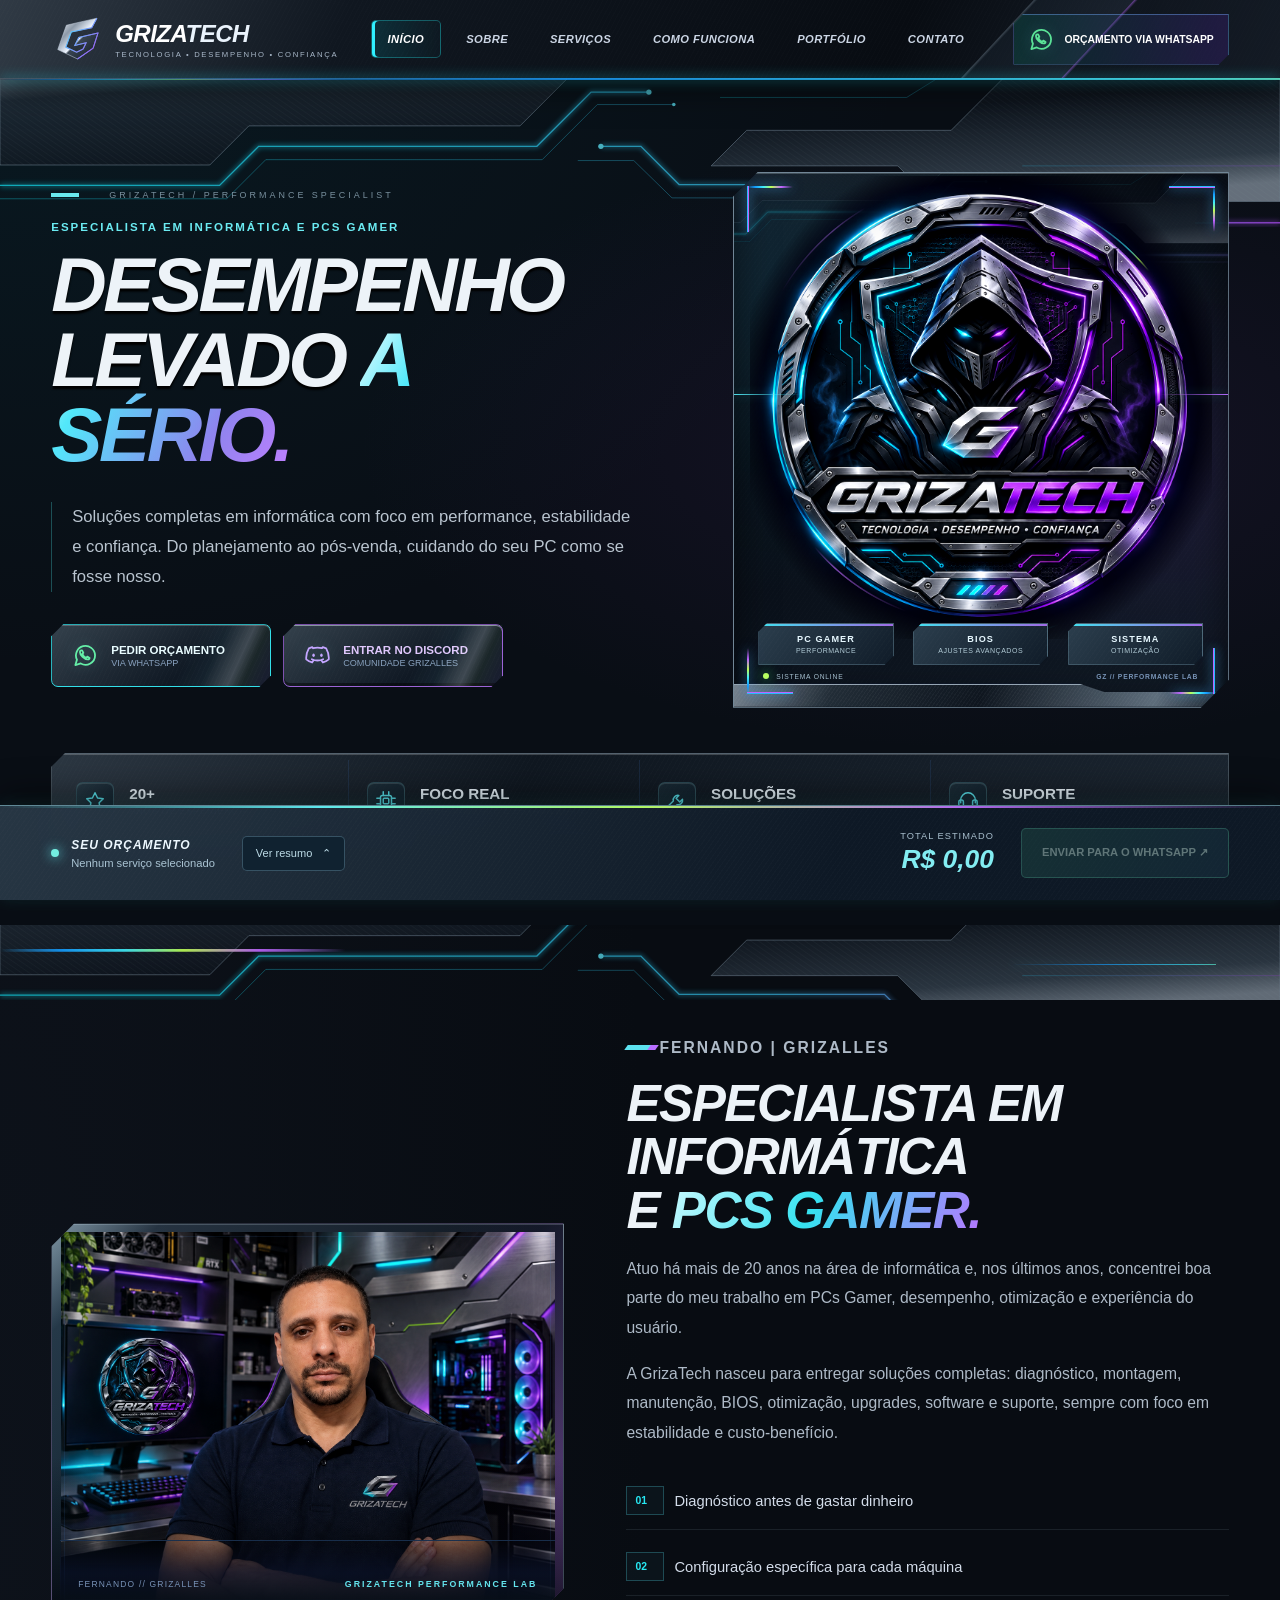
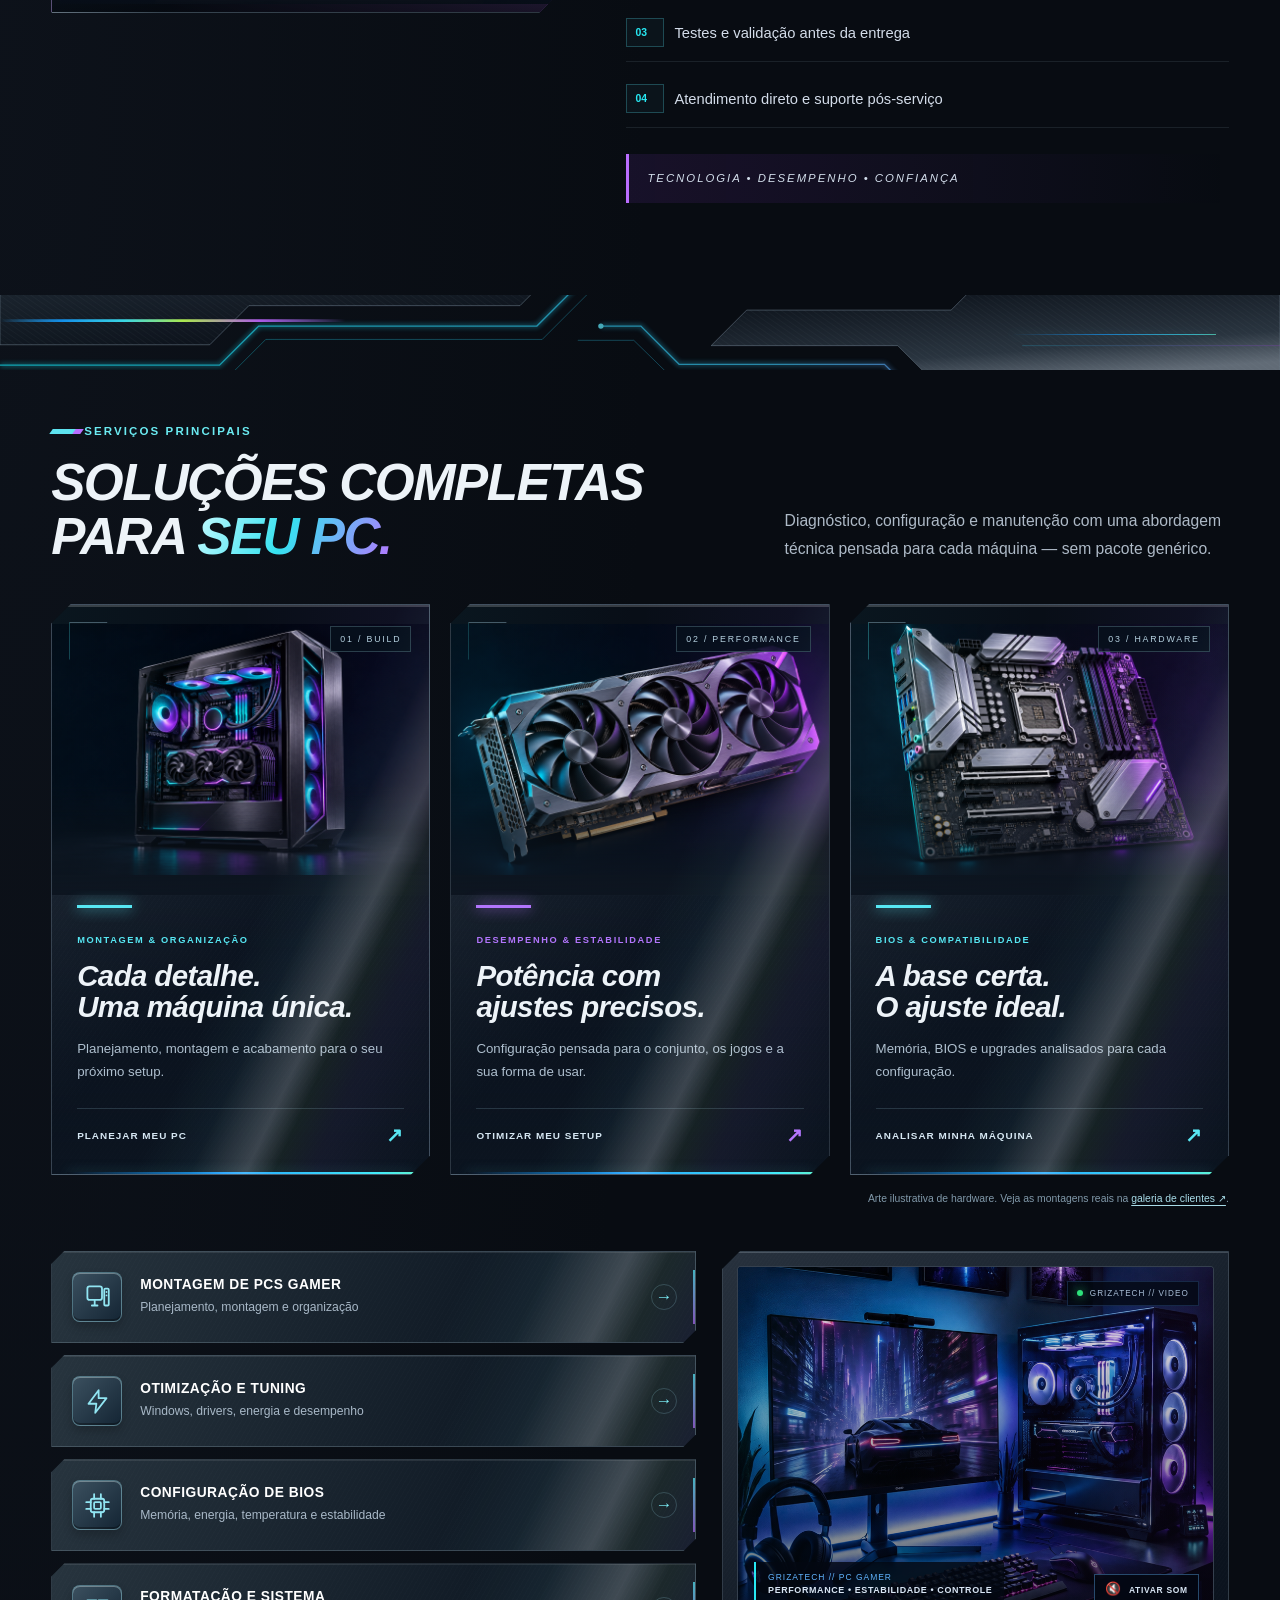
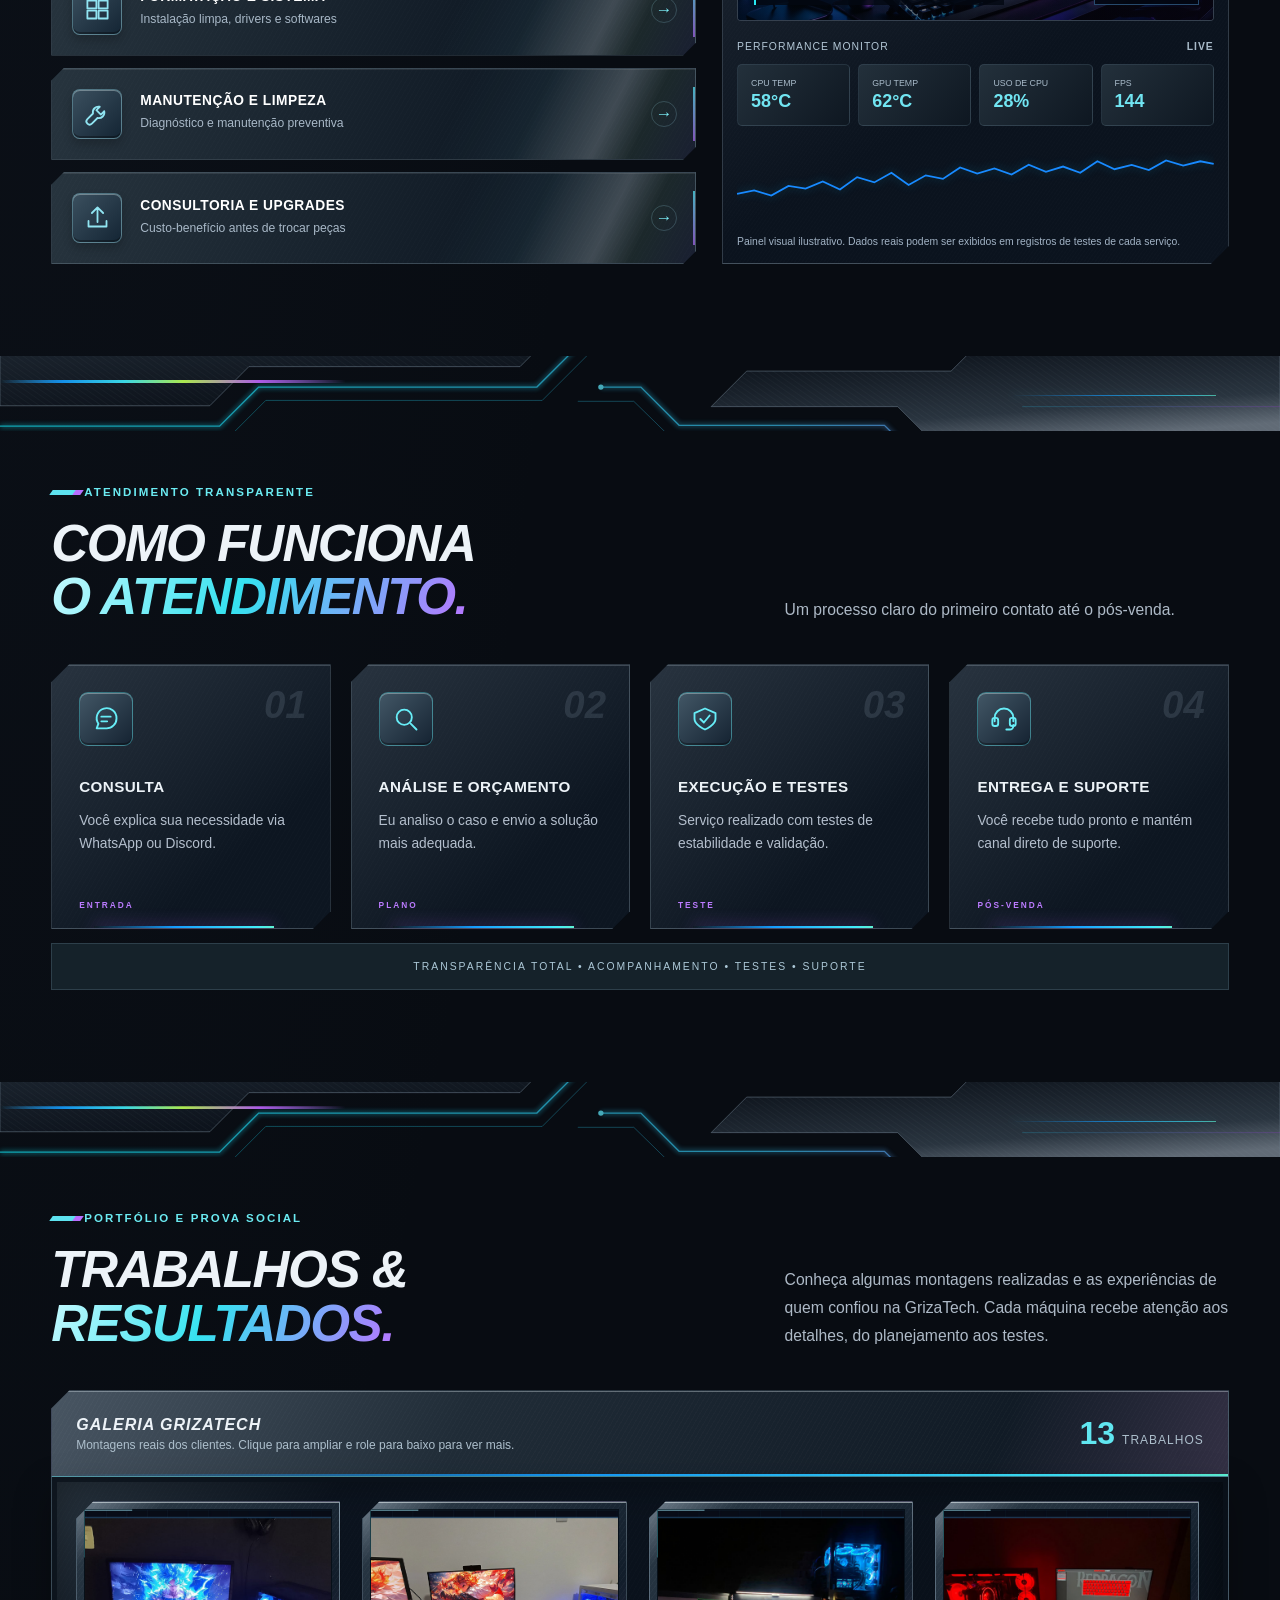
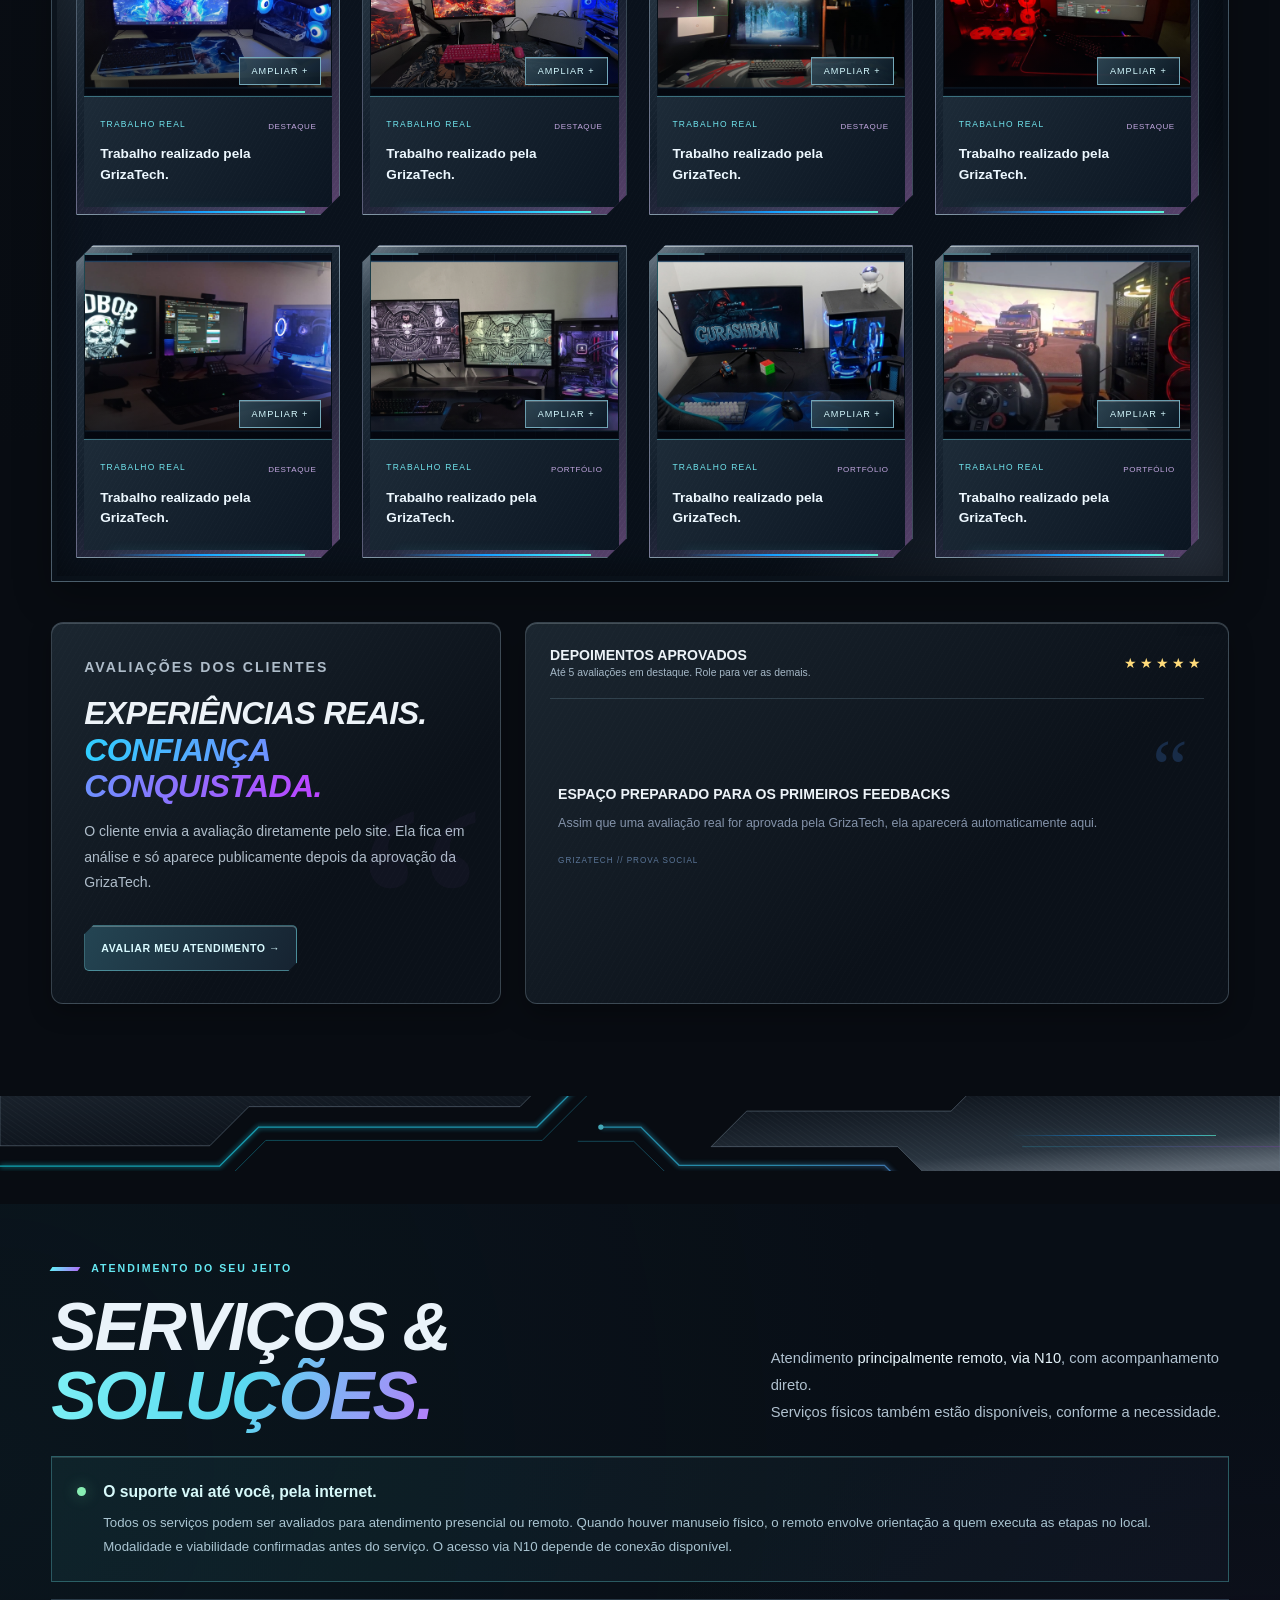
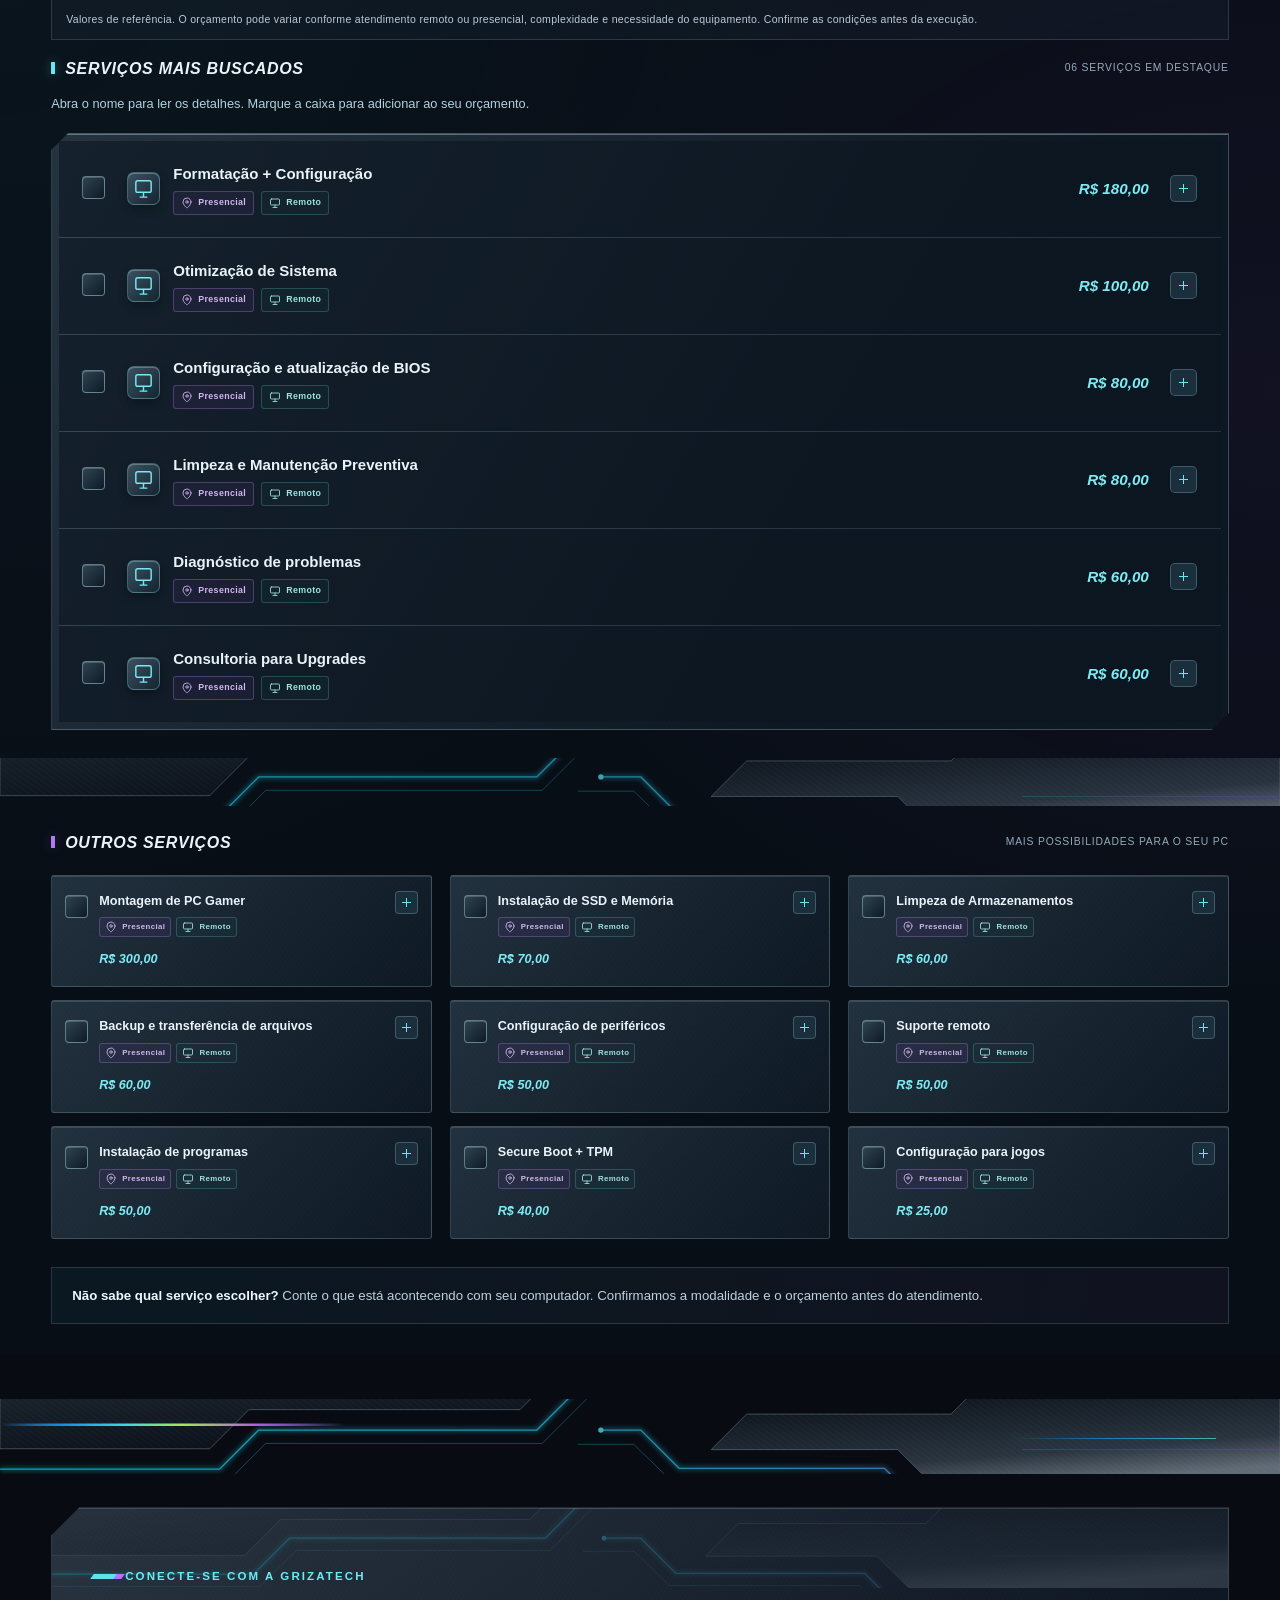
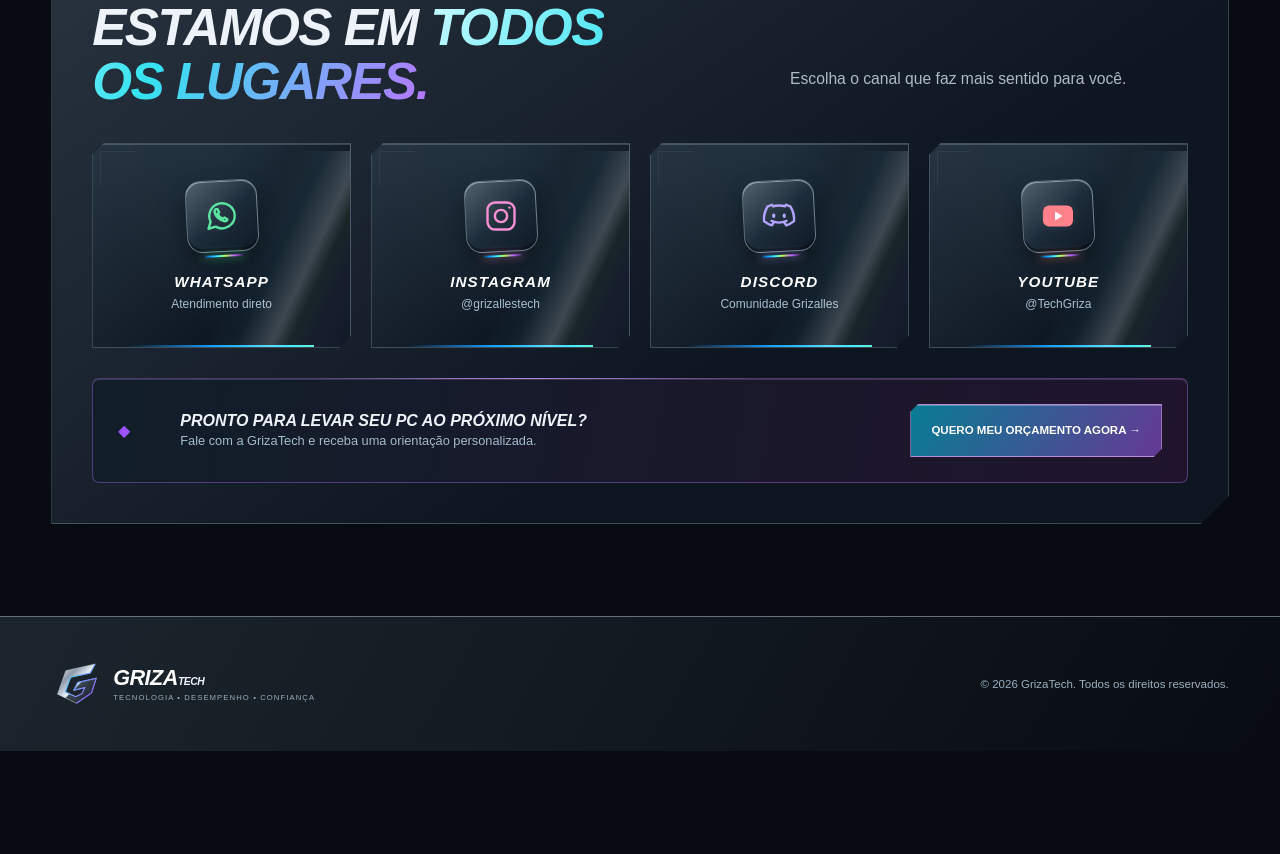
==== commit d23d6e2f: "Add files via upload" ====
--- a/index.html
+++ b/index.html
@@ -7,7 +7,7 @@
 <title>GrizaTech | Tecnologia • Desempenho • Confiança</title>
 <meta name="description" content="GrizaTech — assistência, otimização, BIOS, montagem, manutenção e consultoria especializada para PCs Gamer.">
 <link rel="stylesheet" href="style.css"><link rel="stylesheet" href="redesign.css"><link rel="stylesheet" href="polish.css"><link rel="stylesheet" href="energy.css">
-</head>
+<link rel="stylesheet" href="shop.css"></head>
 <body>
 <div class="grid-bg"></div>
 <div class="top-glow"></div>
@@ -27,7 +27,7 @@
     <nav class="navlinks" id="mainNavigation">
       <a class="active" href="#inicio">INÍCIO</a>
       <a href="#sobre">SOBRE</a>
-      <a href="#servicos">SERVIÇOS</a>
+      <a href="#precos">SERVIÇOS</a>
       <a href="#processo">COMO FUNCIONA</a>
       <a href="#resultados">PORTFÓLIO</a>
       <a href="#contato">CONTATO</a>
@@ -117,8 +117,8 @@
 <div class="energy-rail" aria-hidden="true"></div>
   <div class="shell about-grid about-grid-v9">
 
-    <div class="about-photo-card reveal">
-      <img src="assets/fernando.png" alt="Fernando Grizalles">
+    <div class="about-photo-card portrait-current reveal">
+      <img src="assets/fernando-nova-identidade.png" alt="Fernando Grizalles no ambiente GrizaTech com a nova identidade visual" width="1448" height="1086" loading="lazy">
       <div class="about-photo-overlay">
         <span>FERNANDO // GRIZALLES</span>
         <b>GRIZATECH PERFORMANCE LAB</b>
@@ -179,15 +179,15 @@
     <div class="hardware-showcase" aria-label="Hardware e montagem especializada">
       <article class="hardware-card hardware-build"><span class="metal-reflection" aria-hidden="true"></span>
         <div class="hardware-art"><img src="assets/hardware-pc.png" alt="Ilustração de PC gamer montado com iluminação ciano e roxa" loading="lazy"><span class="hardware-index">01 / BUILD</span></div>
-        <div class="hardware-caption"><small>MONTAGEM & ORGANIZAÇÃO</small><h3>Cada detalhe.<br>Uma máquina única.</h3><p>Planejamento, montagem e acabamento para o seu próximo setup.</p><a href="#contato">PLANEJAR MEU PC <span>↗</span></a></div>
+        <div class="hardware-caption"><small>MONTAGEM & ORGANIZAÇÃO</small><h3>Cada detalhe.<br>Uma máquina única.</h3><p>Planejamento, montagem e acabamento para o seu próximo setup.</p><a href="#precos">PLANEJAR MEU PC <span>↗</span></a></div>
       </article>
       <article class="hardware-card hardware-gpu"><span class="metal-reflection" aria-hidden="true"></span>
         <div class="hardware-art"><img src="assets/hardware-gpu.png" alt="Ilustração detalhada de placa de vídeo com três ventoinhas" loading="lazy"><span class="hardware-index">02 / PERFORMANCE</span></div>
-        <div class="hardware-caption"><small>DESEMPENHO & ESTABILIDADE</small><h3>Potência com<br>ajustes precisos.</h3><p>Configuração pensada para o conjunto, os jogos e a sua forma de usar.</p><a href="#contato">OTIMIZAR MEU SETUP <span>↗</span></a></div>
+        <div class="hardware-caption"><small>DESEMPENHO & ESTABILIDADE</small><h3>Potência com<br>ajustes precisos.</h3><p>Configuração pensada para o conjunto, os jogos e a sua forma de usar.</p><a href="#precos">OTIMIZAR MEU SETUP <span>↗</span></a></div>
       </article>
       <article class="hardware-card hardware-board"><span class="metal-reflection" aria-hidden="true"></span>
         <div class="hardware-art"><img src="assets/hardware-motherboard.png" alt="Ilustração de placa-mãe com circuitos e dissipadores metálicos" loading="lazy"><span class="hardware-index">03 / HARDWARE</span></div>
-        <div class="hardware-caption"><small>BIOS & COMPATIBILIDADE</small><h3>A base certa.<br>O ajuste ideal.</h3><p>Memória, BIOS e upgrades analisados para cada configuração.</p><a href="#contato">ANALISAR MINHA MÁQUINA <span>↗</span></a></div>
+        <div class="hardware-caption"><small>BIOS & COMPATIBILIDADE</small><h3>A base certa.<br>O ajuste ideal.</h3><p>Memória, BIOS e upgrades analisados para cada configuração.</p><a href="#precos">ANALISAR MINHA MÁQUINA <span>↗</span></a></div>
       </article>
     </div>
     <p class="hardware-note">Arte ilustrativa de hardware. Veja as montagens reais na <a href="#resultados">galeria de clientes ↗</a>.</p>
@@ -195,32 +195,32 @@
     <div class="services-layout">
 
       <div class="service-list">
-        <a class="service-row reveal" href="#contato"><span class="metal-reflection" aria-hidden="true"></span>
+        <a class="service-row reveal" href="#precos"><span class="metal-reflection" aria-hidden="true"></span>
           <div class="service-icon"><svg class="ui-icon " viewBox="0 0 24 24" fill="none" stroke="currentColor" stroke-width="1.6" stroke-linecap="round" stroke-linejoin="round" aria-hidden="true"><rect x="3" y="3" width="13" height="12" rx="2"/><path d="M7 20h5M9.5 15v5"/><rect x="18" y="5" width="4" height="15" rx="1"/><path d="M20 8h.01M20 11h.01"/></svg></div>
           <span><b>MONTAGEM DE PCS GAMER</b><small>Planejamento, montagem e organização</small></span><i>→</i>
         </a>
 
-        <a class="service-row reveal" href="#contato"><span class="metal-reflection" aria-hidden="true"></span>
+        <a class="service-row reveal" href="#precos"><span class="metal-reflection" aria-hidden="true"></span>
           <div class="service-icon"><svg class="ui-icon " viewBox="0 0 24 24" fill="none" stroke="currentColor" stroke-width="1.6" stroke-linecap="round" stroke-linejoin="round" aria-hidden="true"><path d="m13 2-9 12h7l-1 8 10-13h-7Z"/></svg></div>
           <span><b>OTIMIZAÇÃO E TUNING</b><small>Windows, drivers, energia e desempenho</small></span><i>→</i>
         </a>
 
-        <a class="service-row reveal" href="#contato"><span class="metal-reflection" aria-hidden="true"></span>
+        <a class="service-row reveal" href="#precos"><span class="metal-reflection" aria-hidden="true"></span>
           <div class="service-icon"><svg class="ui-icon " viewBox="0 0 24 24" fill="none" stroke="currentColor" stroke-width="1.6" stroke-linecap="round" stroke-linejoin="round" aria-hidden="true"><rect x="6" y="6" width="12" height="12" rx="2"/><rect x="9" y="9" width="6" height="6" rx="1"/><path d="M9 2v4m6-4v4M9 18v4m6-4v4M2 9h4m-4 6h4m12-6h4m-4 6h4"/></svg></div>
           <span><b>CONFIGURAÇÃO DE BIOS</b><small>Memória, energia, temperatura e estabilidade</small></span><i>→</i>
         </a>
 
-        <a class="service-row reveal" href="#contato"><span class="metal-reflection" aria-hidden="true"></span>
+        <a class="service-row reveal" href="#precos"><span class="metal-reflection" aria-hidden="true"></span>
           <div class="service-icon"><svg class="ui-icon " viewBox="0 0 24 24" fill="none" stroke="currentColor" stroke-width="1.6" stroke-linecap="round" stroke-linejoin="round" aria-hidden="true"><path d="M3 4h8v7H3Zm10 0h8v7h-8ZM3 13h8v7H3Zm10 0h8v7h-8Z"/></svg></div>
           <span><b>FORMATAÇÃO E SISTEMA</b><small>Instalação limpa, drivers e softwares</small></span><i>→</i>
         </a>
 
-        <a class="service-row reveal" href="#contato"><span class="metal-reflection" aria-hidden="true"></span>
+        <a class="service-row reveal" href="#precos"><span class="metal-reflection" aria-hidden="true"></span>
           <div class="service-icon"><svg class="ui-icon " viewBox="0 0 24 24" fill="none" stroke="currentColor" stroke-width="1.6" stroke-linecap="round" stroke-linejoin="round" aria-hidden="true"><path d="M14 6a5 5 0 0 0-6 6L3 17a2.8 2.8 0 0 0 4 4l5-5a5 5 0 0 0 6-6l-3 3-4-4 3-3Z"/></svg></div>
           <span><b>MANUTENÇÃO E LIMPEZA</b><small>Diagnóstico e manutenção preventiva</small></span><i>→</i>
         </a>
 
-        <a class="service-row reveal" href="#contato"><span class="metal-reflection" aria-hidden="true"></span>
+        <a class="service-row reveal" href="#precos"><span class="metal-reflection" aria-hidden="true"></span>
           <div class="service-icon"><svg class="ui-icon " viewBox="0 0 24 24" fill="none" stroke="currentColor" stroke-width="1.6" stroke-linecap="round" stroke-linejoin="round" aria-hidden="true"><path d="M12 16V3m-5 5 5-5 5 5M4 15v5h16v-5"/></svg></div>
           <span><b>CONSULTORIA E UPGRADES</b><small>Custo-benefício antes de trocar peças</small></span><i>→</i>
         </a>
@@ -356,27 +356,7 @@
   </div>
 </section>
 
-<section class="section pricing" id="precos">
-<div class="energy-rail" aria-hidden="true"></div>
-  <div class="shell">
-    <div class="section-head reveal">
-      <div>
-        <p class="eyebrow">VALORES INICIAIS</p>
-        <h2>SERVIÇOS & <span>INVESTIMENTO.</span></h2>
-      </div>
-      <p>Valores iniciais. O orçamento é definido conforme a necessidade e a complexidade do serviço.</p>
-    </div>
-
-    <div class="price-table reveal">
-      <div><i>01</i><span><b>SERVIÇO COMPLETO</b><small>Pacote conforme a necessidade da máquina</small></span><strong>R$ 250</strong></div>
-      <div><i>02</i><span><b>OTIMIZAÇÃO + FORMATAÇÃO</b><small>Sistema limpo + configuração</small></span><strong>R$ 180</strong></div>
-      <div><i>03</i><span><b>OTIMIZAÇÃO DE SISTEMA</b><small>Performance e estabilidade</small></span><strong>R$ 100</strong></div>
-      <div><i>04</i><span><b>BIOS + ATUALIZAÇÃO</b><small>Atualização e ajustes avançados</small></span><strong>R$ 80</strong></div>
-      <div><i>05</i><span><b>INSTALAÇÃO DE SOFTWARE</b><small>Instalação e configuração</small></span><strong>R$ 40</strong></div>
-      <div><i>06</i><span><b>CONSULTORIA PC GAMER</b><small>Montagem, upgrade e análise</small></span><strong>SOB CONSULTA</strong></div>
-    </div>
-  </div>
-</section>
+<section class="section pricing" id="precos"><div id="serviceShop"><div class="shop-inner"><header class="section-heading"><div><p class="eyebrow">ATENDIMENTO DO SEU JEITO</p><h2 class="shop-title">SERVIÇOS &<br><span>SOLUÇÕES.</span></h2></div><p class="intro">Atendimento <strong>principalmente remoto, via N10</strong>, com acompanhamento direto.<br>Serviços físicos também estão disponíveis, conforme a necessidade.</p></header><div class="remote-attendance"><span class="remote-signal" aria-hidden="true"></span><div><strong>O suporte vai até você, pela internet.</strong><p>Todos os serviços podem ser avaliados para atendimento presencial ou remoto. Quando houver manuseio físico, o remoto envolve orientação a quem executa as etapas no local. Modalidade e viabilidade confirmadas antes do serviço. O acesso via N10 depende de conexão disponível.</p></div></div><p class="shop-demo-note">Valores de referência. O orçamento pode variar conforme atendimento remoto ou presencial, complexidade e necessidade do equipamento. Confirme as condições antes da execução.</p><section aria-labelledby="popular-title"><div class="popular-heading"><h2 id="popular-title">SERVIÇOS MAIS BUSCADOS</h2><span>06 SERVIÇOS EM DESTAQUE</span></div><p class="shop-guide">Abra o nome para ler os detalhes. Marque a caixa para adicionar ao seu orçamento.</p><div class="popular-list"><article class="shop-item primary" data-service="formatacao"><label class="shop-select" title="Selecionar Formatação + Configuração"><input type="checkbox" value="formatacao" aria-label="Selecionar Formatação + Configuração"><span aria-hidden="true"></span></label><details class="service-detail primary" name="popular"><summary><span class="item-icon"><svg viewBox="0 0 24 24" fill="none" stroke="currentColor" stroke-width="1.5" aria-hidden="true"><rect x="4" y="4" width="16" height="12" rx="2"/><path d="M8 21h8m-4-5v5"/></svg></span><span class="service-identity"><span class="item-name">Formatação + Configuração</span><span class="service-modalities"><span class="service-modality in-person"><svg viewBox="0 0 24 24" fill="none" stroke="currentColor" stroke-width="1.7" stroke-linecap="round" stroke-linejoin="round" aria-hidden="true"><path d="M20 10c0 6-8 12-8 12S4 16 4 10a8 8 0 1 1 16 0Z"/><circle cx="12" cy="10" r="2.5"/></svg>Presencial</span><span class="service-modality remote"><svg viewBox="0 0 24 24" fill="none" stroke="currentColor" stroke-width="1.7" stroke-linecap="round" stroke-linejoin="round" aria-hidden="true"><rect x="3" y="4" width="18" height="12" rx="2"/><path d="M8 21h8m-4-5v5"/></svg>Remoto</span></span></span><span class="shop-price">R$ 180,00</span><span class="expand" aria-hidden="true"></span></summary><div class="description"><p class="benefit">Uma instalação limpa, com o computador preparado para o seu uso.</p><p>Reinstalação do Windows, drivers e configuração inicial. O atendimento remoto é avaliado antes do serviço, pois algumas etapas podem exigir sua participação no computador ou atendimento presencial. Combinamos previamente a preservação dos arquivos e os programas necessários.</p><ul><li>Avaliação do atendimento</li><li>Planejamento dos arquivos</li><li>Sistema, drivers e configuração</li></ul><p class="service-condition">Valores de referência. O orçamento pode variar conforme atendimento remoto ou presencial, complexidade e necessidade do equipamento. Confirme as condições antes da execução.</p></div></details></article><article class="shop-item primary" data-service="otimizacao"><label class="shop-select" title="Selecionar Otimização de Sistema"><input type="checkbox" value="otimizacao" aria-label="Selecionar Otimização de Sistema"><span aria-hidden="true"></span></label><details class="service-detail primary" name="popular"><summary><span class="item-icon"><svg viewBox="0 0 24 24" fill="none" stroke="currentColor" stroke-width="1.5" aria-hidden="true"><rect x="4" y="4" width="16" height="12" rx="2"/><path d="M8 21h8m-4-5v5"/></svg></span><span class="service-identity"><span class="item-name">Otimização de Sistema</span><span class="service-modalities"><span class="service-modality in-person"><svg viewBox="0 0 24 24" fill="none" stroke="currentColor" stroke-width="1.7" stroke-linecap="round" stroke-linejoin="round" aria-hidden="true"><path d="M20 10c0 6-8 12-8 12S4 16 4 10a8 8 0 1 1 16 0Z"/><circle cx="12" cy="10" r="2.5"/></svg>Presencial</span><span class="service-modality remote"><svg viewBox="0 0 24 24" fill="none" stroke="currentColor" stroke-width="1.7" stroke-linecap="round" stroke-linejoin="round" aria-hidden="true"><rect x="3" y="4" width="18" height="12" rx="2"/><path d="M8 21h8m-4-5v5"/></svg>Remoto</span></span></span><span class="shop-price">R$ 100,00</span><span class="expand" aria-hidden="true"></span></summary><div class="description"><p class="benefit">Ajustes para aproveitar melhor o computador que você já tem.</p><p>Atendimento principalmente remoto, via N10, para revisar Windows, drivers, programas de inicialização e configurações de uso. Os ajustes são definidos para a sua máquina e para o que você precisa fazer, respeitando os limites do equipamento.</p><ul><li>Análise do sistema</li><li>Ajustes personalizados</li><li>Verificação dos resultados</li></ul><p class="service-condition">Valores de referência. O orçamento pode variar conforme atendimento remoto ou presencial, complexidade e necessidade do equipamento. Confirme as condições antes da execução.</p></div></details></article><article class="shop-item primary" data-service="bios"><label class="shop-select" title="Selecionar Configuração e atualização de BIOS"><input type="checkbox" value="bios" aria-label="Selecionar Configuração e atualização de BIOS"><span aria-hidden="true"></span></label><details class="service-detail primary" name="popular"><summary><span class="item-icon"><svg viewBox="0 0 24 24" fill="none" stroke="currentColor" stroke-width="1.5" aria-hidden="true"><rect x="4" y="4" width="16" height="12" rx="2"/><path d="M8 21h8m-4-5v5"/></svg></span><span class="service-identity"><span class="item-name">Configuração e atualização de BIOS</span><span class="service-modalities"><span class="service-modality in-person"><svg viewBox="0 0 24 24" fill="none" stroke="currentColor" stroke-width="1.7" stroke-linecap="round" stroke-linejoin="round" aria-hidden="true"><path d="M20 10c0 6-8 12-8 12S4 16 4 10a8 8 0 1 1 16 0Z"/><circle cx="12" cy="10" r="2.5"/></svg>Presencial</span><span class="service-modality remote"><svg viewBox="0 0 24 24" fill="none" stroke="currentColor" stroke-width="1.7" stroke-linecap="round" stroke-linejoin="round" aria-hidden="true"><rect x="3" y="4" width="18" height="12" rx="2"/><path d="M8 21h8m-4-5v5"/></svg>Remoto</span></span></span><span class="shop-price">R$ 80,00</span><span class="expand" aria-hidden="true"></span></summary><div class="description"><p class="benefit">Placa-mãe e memória configuradas de acordo com o equipamento.</p><p>Análise da compatibilidade e das configurações de BIOS. A orientação e parte dos ajustes podem ser acompanhadas remotamente; a atualização depende do modelo, das condições do equipamento e de etapas locais. Se houver necessidade de intervenção física, o atendimento presencial será combinado.</p><ul><li>Verificação do modelo</li><li>Análise das configurações</li><li>Atualização quando indicada</li></ul><p class="service-condition">Valores de referência. O orçamento pode variar conforme atendimento remoto ou presencial, complexidade e necessidade do equipamento. Confirme as condições antes da execução.</p></div></details></article><article class="shop-item primary" data-service="manutencao"><label class="shop-select" title="Selecionar Limpeza e Manutenção Preventiva"><input type="checkbox" value="manutencao" aria-label="Selecionar Limpeza e Manutenção Preventiva"><span aria-hidden="true"></span></label><details class="service-detail primary" name="popular"><summary><span class="item-icon"><svg viewBox="0 0 24 24" fill="none" stroke="currentColor" stroke-width="1.5" aria-hidden="true"><rect x="4" y="4" width="16" height="12" rx="2"/><path d="M8 21h8m-4-5v5"/></svg></span><span class="service-identity"><span class="item-name">Limpeza e Manutenção Preventiva</span><span class="service-modalities"><span class="service-modality in-person"><svg viewBox="0 0 24 24" fill="none" stroke="currentColor" stroke-width="1.7" stroke-linecap="round" stroke-linejoin="round" aria-hidden="true"><path d="M20 10c0 6-8 12-8 12S4 16 4 10a8 8 0 1 1 16 0Z"/><circle cx="12" cy="10" r="2.5"/></svg>Presencial</span><span class="service-modality remote"><svg viewBox="0 0 24 24" fill="none" stroke="currentColor" stroke-width="1.7" stroke-linecap="round" stroke-linejoin="round" aria-hidden="true"><rect x="3" y="4" width="18" height="12" rx="2"/><path d="M8 21h8m-4-5v5"/></svg>Remoto</span></span></span><span class="shop-price">R$ 80,00</span><span class="expand" aria-hidden="true"></span></summary><div class="description"><p class="benefit">Cuidado físico para manter seu computador em boas condições.</p><p>Limpeza interna e revisão preventiva do computador, com atenção à poeira e à ventilação. Presencialmente, a execução é feita na máquina; remotamente, o atendimento é de orientação, acompanhando quem realiza a limpeza e as etapas físicas no local. A viabilidade é avaliada antes. Para limpar arquivos e liberar espaço, selecione Limpeza de Armazenamentos.</p><ul><li>Limpeza interna</li><li>Inspeção dos componentes</li><li>Revisão da ventilação</li></ul><p class="service-condition">Valores de referência. O orçamento pode variar conforme atendimento remoto ou presencial, complexidade e necessidade do equipamento. Confirme as condições antes da execução.</p></div></details></article><article class="shop-item primary" data-service="diagnostico"><label class="shop-select" title="Selecionar Diagnóstico de problemas"><input type="checkbox" value="diagnostico" aria-label="Selecionar Diagnóstico de problemas"><span aria-hidden="true"></span></label><details class="service-detail primary" name="popular"><summary><span class="item-icon"><svg viewBox="0 0 24 24" fill="none" stroke="currentColor" stroke-width="1.5" aria-hidden="true"><rect x="4" y="4" width="16" height="12" rx="2"/><path d="M8 21h8m-4-5v5"/></svg></span><span class="service-identity"><span class="item-name">Diagnóstico de problemas</span><span class="service-modalities"><span class="service-modality in-person"><svg viewBox="0 0 24 24" fill="none" stroke="currentColor" stroke-width="1.7" stroke-linecap="round" stroke-linejoin="round" aria-hidden="true"><path d="M20 10c0 6-8 12-8 12S4 16 4 10a8 8 0 1 1 16 0Z"/><circle cx="12" cy="10" r="2.5"/></svg>Presencial</span><span class="service-modality remote"><svg viewBox="0 0 24 24" fill="none" stroke="currentColor" stroke-width="1.7" stroke-linecap="round" stroke-linejoin="round" aria-hidden="true"><rect x="3" y="4" width="18" height="12" rx="2"/><path d="M8 21h8m-4-5v5"/></svg>Remoto</span></span></span><span class="shop-price">R$ 60,00</span><span class="expand" aria-hidden="true"></span></summary><div class="description"><p class="benefit">Entenda a causa do problema antes de decidir o que fazer.</p><p>A investigação começa preferencialmente por atendimento remoto, via N10, quando o computador permite conexão. Analisamos falhas do sistema e os sintomas relatados. Problemas ao ligar ou suspeitas de defeito físico podem exigir avaliação presencial.</p><ul><li>Entendimento dos sintomas</li><li>Análise inicial</li><li>Orientação dos próximos passos</li></ul><p class="service-condition">Valores de referência. O orçamento pode variar conforme atendimento remoto ou presencial, complexidade e necessidade do equipamento. Confirme as condições antes da execução.</p></div></details></article><article class="shop-item primary" data-service="consultoria"><label class="shop-select" title="Selecionar Consultoria para Upgrades"><input type="checkbox" value="consultoria" aria-label="Selecionar Consultoria para Upgrades"><span aria-hidden="true"></span></label><details class="service-detail primary" name="popular"><summary><span class="item-icon"><svg viewBox="0 0 24 24" fill="none" stroke="currentColor" stroke-width="1.5" aria-hidden="true"><rect x="4" y="4" width="16" height="12" rx="2"/><path d="M8 21h8m-4-5v5"/></svg></span><span class="service-identity"><span class="item-name">Consultoria para Upgrades</span><span class="service-modalities"><span class="service-modality in-person"><svg viewBox="0 0 24 24" fill="none" stroke="currentColor" stroke-width="1.7" stroke-linecap="round" stroke-linejoin="round" aria-hidden="true"><path d="M20 10c0 6-8 12-8 12S4 16 4 10a8 8 0 1 1 16 0Z"/><circle cx="12" cy="10" r="2.5"/></svg>Presencial</span><span class="service-modality remote"><svg viewBox="0 0 24 24" fill="none" stroke="currentColor" stroke-width="1.7" stroke-linecap="round" stroke-linejoin="round" aria-hidden="true"><rect x="3" y="4" width="18" height="12" rx="2"/><path d="M8 21h8m-4-5v5"/></svg>Remoto</span></span></span><span class="shop-price">R$ 60,00</span><span class="expand" aria-hidden="true"></span></summary><div class="description"><p class="benefit">Planeje a melhoria do seu computador antes de comprar peças.</p><p>Consultoria principalmente remota, via N10 e canais de atendimento, para analisar a configuração, o uso e o orçamento disponível. Você recebe orientação sobre compatibilidade e prioridades de upgrade. A compra e a instalação das peças não fazem parte desta consultoria.</p><ul><li>Análise da configuração</li><li>Compatibilidade das peças</li><li>Prioridades por orçamento</li></ul><p class="service-condition">Valores de referência. O orçamento pode variar conforme atendimento remoto ou presencial, complexidade e necessidade do equipamento. Confirme as condições antes da execução.</p></div></details></article></div></section><div class="divider" aria-hidden="true"></div><section aria-labelledby="other-title"><div class="others-heading"><h2 id="other-title">OUTROS SERVIÇOS</h2><span>MAIS POSSIBILIDADES PARA O SEU PC</span></div><div class="other-grid"><article class="shop-item secondary" data-service="montagem"><label class="shop-select" title="Selecionar Montagem de PC Gamer"><input type="checkbox" value="montagem" aria-label="Selecionar Montagem de PC Gamer"><span aria-hidden="true"></span></label><details class="service-detail secondary" name="additional"><summary><span class="service-identity"><span class="item-name">Montagem de PC Gamer</span><span class="service-modalities"><span class="service-modality in-person"><svg viewBox="0 0 24 24" fill="none" stroke="currentColor" stroke-width="1.7" stroke-linecap="round" stroke-linejoin="round" aria-hidden="true"><path d="M20 10c0 6-8 12-8 12S4 16 4 10a8 8 0 1 1 16 0Z"/><circle cx="12" cy="10" r="2.5"/></svg>Presencial</span><span class="service-modality remote"><svg viewBox="0 0 24 24" fill="none" stroke="currentColor" stroke-width="1.7" stroke-linecap="round" stroke-linejoin="round" aria-hidden="true"><rect x="3" y="4" width="18" height="12" rx="2"/><path d="M8 21h8m-4-5v5"/></svg>Remoto</span></span></span><span class="shop-price">R$ 300,00</span><span class="expand" aria-hidden="true"></span></summary><div class="description"><p>Montagem das peças, organização dos cabos e testes de funcionamento. Pode ser presencial ou com orientação remota, via N10, acompanhando quem realiza as etapas físicas no local. A modalidade, as condições e a viabilidade são combinadas antes do serviço.</p><p class="service-condition">Valores de referência. O orçamento pode variar conforme atendimento remoto ou presencial, complexidade e necessidade do equipamento. Confirme as condições antes da execução.</p></div></details></article><article class="shop-item secondary" data-service="ssd-memoria"><label class="shop-select" title="Selecionar Instalação de SSD e Memória"><input type="checkbox" value="ssd-memoria" aria-label="Selecionar Instalação de SSD e Memória"><span aria-hidden="true"></span></label><details class="service-detail secondary" name="additional"><summary><span class="service-identity"><span class="item-name">Instalação de SSD e Memória</span><span class="service-modalities"><span class="service-modality in-person"><svg viewBox="0 0 24 24" fill="none" stroke="currentColor" stroke-width="1.7" stroke-linecap="round" stroke-linejoin="round" aria-hidden="true"><path d="M20 10c0 6-8 12-8 12S4 16 4 10a8 8 0 1 1 16 0Z"/><circle cx="12" cy="10" r="2.5"/></svg>Presencial</span><span class="service-modality remote"><svg viewBox="0 0 24 24" fill="none" stroke="currentColor" stroke-width="1.7" stroke-linecap="round" stroke-linejoin="round" aria-hidden="true"><rect x="3" y="4" width="18" height="12" rx="2"/><path d="M8 21h8m-4-5v5"/></svg>Remoto</span></span></span><span class="shop-price">R$ 70,00</span><span class="expand" aria-hidden="true"></span></summary><div class="description"><p>Verificação de compatibilidade, instalação de SSD ou memória e conferência do funcionamento. Atendimento presencial ou remoto, via N10, com orientação para que você ou uma pessoa no local faça o manuseio das peças. Peças e migração de dados são combinadas à parte.</p><p class="service-condition">Valores de referência. O orçamento pode variar conforme atendimento remoto ou presencial, complexidade e necessidade do equipamento. Confirme as condições antes da execução.</p></div></details></article><article class="shop-item secondary" data-service="armazenamento"><label class="shop-select" title="Selecionar Limpeza de Armazenamentos"><input type="checkbox" value="armazenamento" aria-label="Selecionar Limpeza de Armazenamentos"><span aria-hidden="true"></span></label><details class="service-detail secondary" name="additional"><summary><span class="service-identity"><span class="item-name">Limpeza de Armazenamentos</span><span class="service-modalities"><span class="service-modality in-person"><svg viewBox="0 0 24 24" fill="none" stroke="currentColor" stroke-width="1.7" stroke-linecap="round" stroke-linejoin="round" aria-hidden="true"><path d="M20 10c0 6-8 12-8 12S4 16 4 10a8 8 0 1 1 16 0Z"/><circle cx="12" cy="10" r="2.5"/></svg>Presencial</span><span class="service-modality remote"><svg viewBox="0 0 24 24" fill="none" stroke="currentColor" stroke-width="1.7" stroke-linecap="round" stroke-linejoin="round" aria-hidden="true"><rect x="3" y="4" width="18" height="12" rx="2"/><path d="M8 21h8m-4-5v5"/></svg>Remoto</span></span></span><span class="shop-price">R$ 60,00</span><span class="expand" aria-hidden="true"></span></summary><div class="description"><p>Atendimento remoto, via N10, para analisar o espaço ocupado e remover arquivos temporários e itens dispensáveis com sua autorização. Seus arquivos pessoais são avaliados com você antes de qualquer exclusão. Este serviço não é limpeza física do computador.</p><p class="service-condition">Valores de referência. O orçamento pode variar conforme atendimento remoto ou presencial, complexidade e necessidade do equipamento. Confirme as condições antes da execução.</p></div></details></article><article class="shop-item secondary" data-service="backup"><label class="shop-select" title="Selecionar Backup e transferência de arquivos"><input type="checkbox" value="backup" aria-label="Selecionar Backup e transferência de arquivos"><span aria-hidden="true"></span></label><details class="service-detail secondary" name="additional"><summary><span class="service-identity"><span class="item-name">Backup e transferência de arquivos</span><span class="service-modalities"><span class="service-modality in-person"><svg viewBox="0 0 24 24" fill="none" stroke="currentColor" stroke-width="1.7" stroke-linecap="round" stroke-linejoin="round" aria-hidden="true"><path d="M20 10c0 6-8 12-8 12S4 16 4 10a8 8 0 1 1 16 0Z"/><circle cx="12" cy="10" r="2.5"/></svg>Presencial</span><span class="service-modality remote"><svg viewBox="0 0 24 24" fill="none" stroke="currentColor" stroke-width="1.7" stroke-linecap="round" stroke-linejoin="round" aria-hidden="true"><rect x="3" y="4" width="18" height="12" rx="2"/><path d="M8 21h8m-4-5v5"/></svg>Remoto</span></span></span><span class="shop-price">R$ 60,00</span><span class="expand" aria-hidden="true"></span></summary><div class="description"><p>Cópia e transferência dos arquivos combinados. Pode ser acompanhada remotamente, via N10, quando as unidades estão conectadas e acessíveis. O volume de dados, a conexão e a necessidade de manusear unidades podem alterar prazo, modalidade e valor.</p><p class="service-condition">Valores de referência. O orçamento pode variar conforme atendimento remoto ou presencial, complexidade e necessidade do equipamento. Confirme as condições antes da execução.</p></div></details></article><article class="shop-item secondary" data-service="perifericos"><label class="shop-select" title="Selecionar Configuração de periféricos"><input type="checkbox" value="perifericos" aria-label="Selecionar Configuração de periféricos"><span aria-hidden="true"></span></label><details class="service-detail secondary" name="additional"><summary><span class="service-identity"><span class="item-name">Configuração de periféricos</span><span class="service-modalities"><span class="service-modality in-person"><svg viewBox="0 0 24 24" fill="none" stroke="currentColor" stroke-width="1.7" stroke-linecap="round" stroke-linejoin="round" aria-hidden="true"><path d="M20 10c0 6-8 12-8 12S4 16 4 10a8 8 0 1 1 16 0Z"/><circle cx="12" cy="10" r="2.5"/></svg>Presencial</span><span class="service-modality remote"><svg viewBox="0 0 24 24" fill="none" stroke="currentColor" stroke-width="1.7" stroke-linecap="round" stroke-linejoin="round" aria-hidden="true"><rect x="3" y="4" width="18" height="12" rx="2"/><path d="M8 21h8m-4-5v5"/></svg>Remoto</span></span></span><span class="shop-price">R$ 50,00</span><span class="expand" aria-hidden="true"></span></summary><div class="description"><p>Configuração de impressora, headset, microfone, webcam e outros acessórios, preferencialmente por acesso remoto via N10. O cliente conecta os dispositivos. Problemas físicos ou instalações que exigem intervenção local são avaliados separadamente.</p><p class="service-condition">Valores de referência. O orçamento pode variar conforme atendimento remoto ou presencial, complexidade e necessidade do equipamento. Confirme as condições antes da execução.</p></div></details></article><article class="shop-item secondary" data-service="suporte"><label class="shop-select" title="Selecionar Suporte remoto"><input type="checkbox" value="suporte" aria-label="Selecionar Suporte remoto"><span aria-hidden="true"></span></label><details class="service-detail secondary" name="additional"><summary><span class="service-identity"><span class="item-name">Suporte remoto</span><span class="service-modalities"><span class="service-modality in-person"><svg viewBox="0 0 24 24" fill="none" stroke="currentColor" stroke-width="1.7" stroke-linecap="round" stroke-linejoin="round" aria-hidden="true"><path d="M20 10c0 6-8 12-8 12S4 16 4 10a8 8 0 1 1 16 0Z"/><circle cx="12" cy="10" r="2.5"/></svg>Presencial</span><span class="service-modality remote"><svg viewBox="0 0 24 24" fill="none" stroke="currentColor" stroke-width="1.7" stroke-linecap="round" stroke-linejoin="round" aria-hidden="true"><rect x="3" y="4" width="18" height="12" rx="2"/><path d="M8 21h8m-4-5v5"/></svg>Remoto</span></span></span><span class="shop-price">R$ 50,00</span><span class="expand" aria-hidden="true"></span></summary><div class="description"><p>Atendimento pela internet, via N10, para analisar e resolver dificuldades de programas e configurações. É necessário que o computador ligue e tenha conexão. O valor depende da demanda; serviços específicos e peças são orçados conforme a necessidade.</p><p class="service-condition">Valores de referência. O orçamento pode variar conforme atendimento remoto ou presencial, complexidade e necessidade do equipamento. Confirme as condições antes da execução.</p></div></details></article><article class="shop-item secondary" data-service="programas"><label class="shop-select" title="Selecionar Instalação de programas"><input type="checkbox" value="programas" aria-label="Selecionar Instalação de programas"><span aria-hidden="true"></span></label><details class="service-detail secondary" name="additional"><summary><span class="service-identity"><span class="item-name">Instalação de programas</span><span class="service-modalities"><span class="service-modality in-person"><svg viewBox="0 0 24 24" fill="none" stroke="currentColor" stroke-width="1.7" stroke-linecap="round" stroke-linejoin="round" aria-hidden="true"><path d="M20 10c0 6-8 12-8 12S4 16 4 10a8 8 0 1 1 16 0Z"/><circle cx="12" cy="10" r="2.5"/></svg>Presencial</span><span class="service-modality remote"><svg viewBox="0 0 24 24" fill="none" stroke="currentColor" stroke-width="1.7" stroke-linecap="round" stroke-linejoin="round" aria-hidden="true"><rect x="3" y="4" width="18" height="12" rx="2"/><path d="M8 21h8m-4-5v5"/></svg>Remoto</span></span></span><span class="shop-price">R$ 50,00</span><span class="expand" aria-hidden="true"></span></summary><div class="description"><p>Instalação e configuração de programas por atendimento remoto, via N10, conforme a compatibilidade do computador. Os programas e o escopo são combinados antes do serviço. Licenças, assinaturas e compras de software não estão incluídas no valor.</p><p class="service-condition">Valores de referência. O orçamento pode variar conforme atendimento remoto ou presencial, complexidade e necessidade do equipamento. Confirme as condições antes da execução.</p></div></details></article><article class="shop-item secondary" data-service="secureboot"><label class="shop-select" title="Selecionar Secure Boot + TPM"><input type="checkbox" value="secureboot" aria-label="Selecionar Secure Boot + TPM"><span aria-hidden="true"></span></label><details class="service-detail secondary" name="additional"><summary><span class="service-identity"><span class="item-name">Secure Boot + TPM</span><span class="service-modalities"><span class="service-modality in-person"><svg viewBox="0 0 24 24" fill="none" stroke="currentColor" stroke-width="1.7" stroke-linecap="round" stroke-linejoin="round" aria-hidden="true"><path d="M20 10c0 6-8 12-8 12S4 16 4 10a8 8 0 1 1 16 0Z"/><circle cx="12" cy="10" r="2.5"/></svg>Presencial</span><span class="service-modality remote"><svg viewBox="0 0 24 24" fill="none" stroke="currentColor" stroke-width="1.7" stroke-linecap="round" stroke-linejoin="round" aria-hidden="true"><rect x="3" y="4" width="18" height="12" rx="2"/><path d="M8 21h8m-4-5v5"/></svg>Remoto</span></span></span><span class="shop-price">R$ 40,00</span><span class="expand" aria-hidden="true"></span></summary><div class="description"><p>Verificação de compatibilidade e acompanhamento da configuração de Secure Boot e TPM. O processo pode exigir reinicialização e sua participação local na BIOS. A viabilidade do atendimento remoto é confirmada antes; não inclui a compra de módulos ou peças.</p><p class="service-condition">Valores de referência. O orçamento pode variar conforme atendimento remoto ou presencial, complexidade e necessidade do equipamento. Confirme as condições antes da execução.</p></div></details></article><article class="shop-item secondary" data-service="jogos"><label class="shop-select" title="Selecionar Configuração para jogos"><input type="checkbox" value="jogos" aria-label="Selecionar Configuração para jogos"><span aria-hidden="true"></span></label><details class="service-detail secondary" name="additional"><summary><span class="service-identity"><span class="item-name">Configuração para jogos</span><span class="service-modalities"><span class="service-modality in-person"><svg viewBox="0 0 24 24" fill="none" stroke="currentColor" stroke-width="1.7" stroke-linecap="round" stroke-linejoin="round" aria-hidden="true"><path d="M20 10c0 6-8 12-8 12S4 16 4 10a8 8 0 1 1 16 0Z"/><circle cx="12" cy="10" r="2.5"/></svg>Presencial</span><span class="service-modality remote"><svg viewBox="0 0 24 24" fill="none" stroke="currentColor" stroke-width="1.7" stroke-linecap="round" stroke-linejoin="round" aria-hidden="true"><rect x="3" y="4" width="18" height="12" rx="2"/><path d="M8 21h8m-4-5v5"/></svg>Remoto</span></span></span><span class="shop-price">R$ 25,00</span><span class="expand" aria-hidden="true"></span></summary><div class="description"><p>Atendimento remoto, via N10, para ajustar as configurações do jogo combinado e adequá-las à sua máquina e à sua preferência de qualidade e fluidez. A quantidade de jogos e a necessidade de outros ajustes podem alterar o orçamento.</p><p class="service-condition">Valores de referência. O orçamento pode variar conforme atendimento remoto ou presencial, complexidade e necessidade do equipamento. Confirme as condições antes da execução.</p></div></details></article></div></section><div class="helper"><div><strong>Não sabe qual serviço escolher?</strong> Conte o que está acontecendo com seu computador. Confirmamos a modalidade e o orçamento antes do atendimento.</div></div></div></div></section>
 
 <section class="section contact" id="contato">
 <div class="energy-rail" aria-hidden="true"></div>
@@ -508,9 +488,12 @@
 <script src="portfolio.js?v=15"></script>
 <script src="script.js"></script>
 <script type="module" src="firebase-feedback.js"></script>
-</body>
+<aside class="quote-cart" aria-label="Resumo dos serviços selecionados"><div class="quote-top"><div class="quote-title"><span class="quote-light"></span><div><strong>SEU ORÇAMENTO</strong><small id="quoteCount">Nenhum serviço selecionado</small></div></div><button type="button" id="quoteExpand" aria-expanded="false" aria-controls="quotePanel">Ver resumo <span>⌃</span></button><div class="quote-total"><small>TOTAL ESTIMADO</small><strong id="quoteTotal" aria-live="polite">R$ 0,00</strong></div><a id="quoteWhatsApp" aria-disabled="true" target="_blank" rel="noopener">ENVIAR PARA O WHATSAPP ↗</a></div><div class="quote-panel" id="quotePanel" hidden><p class="quote-empty">Marque os serviços que deseja para montar seu orçamento.</p><ul id="quoteItems"></ul><div class="quote-notice">Valores de referência. O orçamento pode variar conforme atendimento remoto ou presencial, complexidade e necessidade do equipamento. Confirme as condições antes da execução. Abrir o WhatsApp não envia a mensagem automaticamente.</div></div></aside><script src="shop.js"></script></body>
 </html>
 
 
 
 
+
+
+
--- a/polish.css
+++ b/polish.css
@@ -26,3 +26,4 @@
 @media(min-width:1001px){.portfolio-gallery-v12{grid-template-columns:repeat(4,minmax(0,1fr))!important;gap:22px}.portfolio-scroll-shell{max-height:none;height:var(--gallery-two-rows,800px);padding-bottom:24px;scroll-padding-top:24px;scroll-snap-type:y proximity}.portfolio-gallery-v12 .gallery-card{scroll-snap-align:start}}
 @media(min-width:581px) and (max-width:1000px){.portfolio-scroll-shell{max-height:none;height:var(--gallery-two-rows,760px)}}
 @media(min-width:581px){.portfolio-gallery-v12{row-gap:30px!important}}
+.about-photo-card.portrait-current{min-height:0!important;height:auto!important;align-self:center;max-width:100%;aspect-ratio:auto!important}.about-photo-card.portrait-current>img{width:100%!important;height:auto!important;min-height:0!important;max-height:none!important;aspect-ratio:4/3;object-fit:contain!important;object-position:center!important}.portrait-current .about-photo-overlay{padding:38px 18px 15px!important;left:8px;right:8px;bottom:8px}.portrait-current .about-photo-overlay span{font-size:.53rem}.portrait-current .about-photo-overlay b{font-size:.55rem}@media(max-width:580px){.portrait-current .about-photo-overlay{padding:25px 12px 10px!important}.portrait-current .about-photo-overlay b,.portrait-current .about-photo-overlay span{font-size:.42rem}}
--- a/shop.css
+++ b/shop.css
@@ -0,0 +1,14 @@
+@scope (#serviceShop) {
+
+:scope{color-scheme:dark;--cyan:#65e8f2;--purple:#b17bf4;--text:#eaf3fa;--muted:#a6b9c9}*{box-sizing:border-box}:scope{margin:0;background:radial-gradient(ellipse at 0 15%,#17444a24,transparent 50%),radial-gradient(ellipse at 100% 45%,#642c8a1b,transparent 45%),#080e16;color:var(--text);font-family:Arial,Helvetica,sans-serif;line-height:1.6}.shop-inner{width:min(1260px,92%);margin:auto;padding:56px 0 64px}.section-heading{display:grid;grid-template-columns:1fr .7fr;align-items:end;gap:65px;margin:0 0 36px}.eyebrow{display:flex;align-items:center;gap:12px;color:var(--cyan);font-size:.66rem;letter-spacing:2px;font-weight:800;margin:0 0 15px}.eyebrow:before{content:"";width:28px;height:4px;transform:skewX(-35deg);background:linear-gradient(90deg,#64edf7,#ab72f7)}.shop-title{font-size:clamp(2.6rem,5.3vw,4.7rem);font-style:italic;font-weight:900;letter-spacing:-2px;line-height:1.02;margin:0}.shop-title span{background:linear-gradient(110deg,#7ef1f5,#5ad9f0,#b67cfa);background-clip:text;-webkit-background-clip:text;color:transparent}.intro{margin:0 0 4px;color:#b0c1cf;font-size:.92rem;line-height:1.85}.intro strong{color:#e7f5fc;font-weight:400}.popular-heading,.others-heading{display:flex;align-items:center;justify-content:space-between;gap:20px;margin:0 0 16px}.popular-heading h2,.others-heading h2{font-size:1rem;font-weight:800;font-style:italic;letter-spacing:.7px;margin:0}.popular-heading>span,.others-heading>span{font-size:.65rem;color:#93aabb;letter-spacing:.8px}.popular-heading h2:before{content:"";display:inline-block;width:4px;height:12px;background:var(--cyan);margin-right:10px;box-shadow:0 0 12px #60eafa66}.popular-list{border:1px solid #8ba3b65e;background:repeating-linear-gradient(120deg,#ffffff02 0 1px,transparent 1px 4px),linear-gradient(120deg,#25333f,#0d1722 70%);padding:7px;clip-path:polygon(17px 0,100% 0,100% calc(100% - 17px),calc(100% - 17px) 100%,0 100%,0 17px);box-shadow:inset 0 1px #e2f5ff55}.service-detail{position:relative;min-width:0;background:#0c1722a3;border:1px solid transparent;transition:border-color .2s,background .2s}.primary+.primary{border-top:1px solid #9bbad52a}.service-detail summary{list-style:none;display:flex;align-items:center;gap:16px;cursor:pointer;min-height:78px;padding:14px 24px;user-select:none}.service-detail summary::-webkit-details-marker{display:none}.service-detail summary:focus-visible{outline:2px solid var(--cyan);outline-offset:-4px}.service-detail summary:hover{background:#55dbe80a}.item-icon{width:40px;height:40px;flex:0 0 40px;display:grid;place-items:center;color:#78e8f2;border:1px solid #89d9e651;border-radius:7px;background:linear-gradient(135deg,#3b5260,#152431);box-shadow:inset 0 1px #e5ffff44,0 4px 9px #0004}.item-icon svg{width:23px;height:23px}.item-number{font-size:.6rem;color:#8ea9bc;letter-spacing:1px}.item-name{font-size:.94rem;font-weight:700;line-height:1.4}.expand{margin-left:auto;position:relative;width:27px;height:27px;flex:0 0 27px;border:1px solid #91c1d24d;border-radius:5px;background:#1b2e3c}.expand:before,.expand:after{content:"";position:absolute;background:var(--cyan);top:12px;left:8px;width:9px;height:1px}.expand:after{transform:rotate(90deg);transition:transform .2s}.service-detail[open]>.description{animation:appear .25s ease-out}.service-detail[open]{background:linear-gradient(115deg,#2144523b,#24203933);border-color:#6adce43b}.service-detail[open]>.description:after{content:"";position:absolute;bottom:0;left:20px;right:20px;height:1px;background:linear-gradient(90deg,#56e5f5,#ae72ee,transparent)}.service-detail[open]>summary .expand{border-color:#72e8ee88}.service-detail[open]>summary .expand:after{transform:rotate(0)}.description{position:relative;margin:0;padding:0 28px 26px 112px;color:#afc2d1;font-size:.86rem;line-height:1.8}.description p{margin:0 0 13px;max-width:880px}.description .benefit{font-size:1.17rem;font-style:italic;font-weight:700;color:#e8f6ff;line-height:1.5}.suited{display:flex;gap:14px;align-items:baseline;margin-top:17px;padding:12px 15px;background:#030d1744;border-left:2px solid #a975ec;color:#c2d1dd;font-size:.78rem}.suited>span{flex-shrink:0;font-size:.54rem;letter-spacing:1px;color:#b994e9;font-weight:700}ul{list-style:none;padding:0;margin:18px 0 0;display:flex;gap:12px 30px;flex-wrap:wrap}li{font-size:.72rem;color:#b1c8d6}li:before{content:"✓";color:#74e6d5;margin-right:8px}.divider{height:48px;margin:28px -4.35% 24px;background:url('assets/armor-circuit.svg') center 45%/100% auto no-repeat;opacity:.65}.others-heading{margin-bottom:19px}.others-heading h2:before{content:"";display:inline-block;width:4px;height:12px;background:var(--purple);margin-right:10px;box-shadow:0 0 12px #b879ef44}.other-grid{display:grid;grid-template-columns:repeat(3,minmax(0,1fr));gap:13px 18px;align-items:start}.secondary{border:1px solid #829eaf4d;background:repeating-linear-gradient(125deg,#ffffff02 0 1px,transparent 1px 4px),linear-gradient(135deg,#22313e,#0d1823);box-shadow:inset 0 1px #e5ffff22;border-radius:3px}.secondary summary{gap:12px;padding:17px 16px;min-height:73px}.secondary .item-name{font-size:.79rem}.other-index{font-size:.57rem;color:#95acc0;font-variant-numeric:tabular-nums}.secondary .expand{width:23px;height:23px;flex-basis:23px;border-radius:4px}.secondary .expand:before,.secondary .expand:after{top:10px;left:6px}.secondary .description{padding:0 19px 17px 42px;font-size:.79rem}.secondary .description p{margin:0}.helper{margin:28px 0 0;padding:17px 20px;border:1px solid #85a3b23d;background:linear-gradient(100deg,#16414e33,#46305b22);display:flex;gap:15px;align-items:center;color:#bdd0de;font-size:.83rem}.helper svg{width:25px;height:25px;flex-shrink:0;color:var(--cyan)}.helper strong{color:#edf8ff;font-weight:700}.preview-note{margin:25px 0 0;color:#7f96a9;font-size:.63rem;text-align:right;letter-spacing:.2px}@keyframes appear{from{opacity:0;transform:translateY(-5px)}to{opacity:1;transform:none}}@media(max-width:850px){.section-heading{grid-template-columns:1fr;gap:23px}.other-grid{grid-template-columns:repeat(2,minmax(0,1fr))}.shop-inner{padding-top:36px}.intro{max-width:640px}.description{padding-left:28px}}@media(max-width:560px){.shop-inner{width:92%;padding:30px 0 38px}.shop-title{font-size:2.65rem;letter-spacing:-1.4px}.section-heading{margin-bottom:29px}.intro{font-size:.84rem}.popular-heading,.others-heading{align-items:flex-start;gap:10px}.popular-heading h2,.others-heading h2{font-size:.86rem}.popular-heading>span,.others-heading>span{font-size:.55rem;max-width:102px;text-align:right}.service-detail summary{padding:13px 11px;gap:10px;min-height:76px}.item-number{display:none}.item-icon{width:33px;height:35px;flex-basis:33px}.item-icon svg{width:20px;height:20px}.item-name{font-size:.81rem}.expand{width:24px;height:24px;flex-basis:24px}.expand:before,.expand:after{top:11px;left:7px}.description{padding:0 16px 22px;font-size:.81rem}.description .benefit{font-size:1.04rem}.suited{display:block;padding:11px 13px}.suited>span{display:block;margin-bottom:5px}ul{gap:9px;display:grid}.other-grid{grid-template-columns:1fr;gap:11px}.secondary summary{min-height:67px;padding:15px;gap:12px}.secondary .description{padding:0 18px 18px 42px}.secondary .expand:before,.secondary .expand:after{top:10px;left:6px}.divider{background-size:180% auto;margin-top:24px;margin-bottom:20px}.helper{padding:15px;font-size:.77rem;align-items:flex-start}.preview-note{text-align:left;line-height:1.7}}@media(prefers-reduced-motion:reduce){*{animation:none!important;transition:none!important}}
+
+}
+/* Seleção e orçamento */
+#serviceShop .shop-guide{color:#b2d1df;font-size:.8rem;margin:-3px 0 18px}#serviceShop .shop-item{position:relative;min-width:0}#serviceShop .popular-list>.shop-item+.shop-item{border-top:1px solid #9bbad52a}#serviceShop .shop-item>.service-detail{border:0}#serviceShop .shop-item.secondary{background:none;border:0;box-shadow:none}#serviceShop .shop-item.secondary>.service-detail{border:1px solid #829eaf4d}#serviceShop .shop-item summary{padding-left:68px;gap:13px}#serviceShop .shop-item.secondary summary{padding-left:47px;gap:9px;flex-wrap:wrap;min-height:89px}#serviceShop .item-icon{width:33px;height:33px;flex-basis:33px}#serviceShop .item-number,#serviceShop .other-index{display:none}#serviceShop .shop-price{margin-left:auto;white-space:nowrap;color:#7cecf3;font-style:italic;font-size:.95rem;font-weight:800}#serviceShop .expand{margin-left:8px}#serviceShop .secondary .shop-price{font-size:.79rem}#serviceShop .secondary .item-name{flex:1 1 100%;padding-right:5px}#serviceShop .secondary .expand{position:absolute;right:13px;top:15px}#serviceShop .secondary .shop-price{margin-left:0}#serviceShop .shop-select{position:absolute;z-index:2;left:23px;top:26px;width:23px;height:23px;cursor:pointer}#serviceShop .secondary .shop-select{left:14px;top:20px}#serviceShop .shop-select input{position:absolute;inset:0;width:100%;height:100%;margin:0;opacity:0;cursor:pointer}#serviceShop .shop-select>span{display:block;width:100%;height:100%;border:1px solid #9cc6d688;border-radius:4px;background:linear-gradient(135deg,#304451,#0d1a26);box-shadow:inset 0 1px #e6ffff33;pointer-events:none}#serviceShop .shop-select input:checked+span{background:#63e1e7;border-color:#9cffff;box-shadow:0 0 13px #44e8ec33}#serviceShop .shop-select input:checked+span:after{content:'✓';display:grid;place-items:center;color:#08212a;font-weight:900;line-height:21px}#serviceShop .shop-select input:focus-visible+span{outline:2px solid #b8ff62;outline-offset:4px}#serviceShop .is-selected>.service-detail{background:linear-gradient(100deg,#2b7b8033,#2d234733)!important;box-shadow:inset 3px 0 #62e8e8}#serviceShop .shop-title{color:#eaf3fa}#serviceShop .shop-inner{padding:56px 0 30px}#serviceShop .description{padding-left:114px}#serviceShop .secondary .description{padding-left:20px}.pricing:has(#serviceShop){padding-bottom:45px}body{padding-bottom:103px}
+.quote-cart{position:fixed;z-index:85;bottom:0;left:0;right:0;color:#edf8ff;background:repeating-linear-gradient(125deg,#ffffff03 0 1px,transparent 1px 4px),linear-gradient(115deg,#283846f7,#0e1926fc 65%);border-top:1px solid #95d2df88;box-shadow:0 -10px 35px #0007,0 -1px 16px #4ddfe222;backdrop-filter:blur(16px);font-family:Arial,Helvetica,sans-serif}.quote-cart:before{content:'';position:absolute;left:0;right:0;top:0;height:2px;background:linear-gradient(90deg,transparent,#5de8ed,#b0f864,#b16bef,transparent)}.quote-top{width:min(1380px,92%);margin:auto;display:flex;align-items:center;gap:27px;min-height:94px;padding:15px 0}.quote-title{display:flex;align-items:center;gap:12px}.quote-title strong{display:block;font-size:.75rem;letter-spacing:1px;font-style:italic}.quote-title small{display:block;font-size:.7rem;color:#aac4d3;margin-top:5px}.quote-light{width:8px;height:8px;background:#74eee0;border-radius:50%;box-shadow:0 0 12px #63ecef}.quote-total{margin-left:auto;text-align:right}.quote-total small{display:block;font-size:.58rem;letter-spacing:1px;color:#a9bfce}.quote-total strong{display:block;font-size:1.65rem;color:#83edf2;font-style:italic;margin-top:3px;font-variant-numeric:tabular-nums}#quoteExpand{color:#bddce7;background:#102230;border:1px solid #6e9caf66;border-radius:5px;padding:10px 13px;font-size:.69rem;cursor:pointer}#quoteExpand span{margin-left:7px}#quoteWhatsApp{padding:15px 20px;background:linear-gradient(115deg,#22544b,#1b3849);border:1px solid #63ddb5a8;color:#d8fff1;text-decoration:none;font-size:.7rem;font-weight:800;border-radius:5px;line-height:1.6;cursor:pointer}#quoteWhatsApp[aria-disabled=true]{opacity:.4;cursor:default}#quoteWhatsApp:hover:not([aria-disabled=true]){filter:brightness(1.2)}.quote-panel{width:min(1380px,92%);margin:auto;padding:0 0 22px;max-height:50vh;overflow-y:auto}.quote-panel[hidden]{display:none}.quote-panel ul{padding:0;margin:0 0 14px;list-style:none;display:block}.quote-panel li{display:flex;gap:20px;align-items:center;padding:12px 0;border-top:1px solid #85afbf33;font-size:.82rem}.quote-panel li>span{flex:1}.quote-panel li>strong{color:#a3e9ef;font-variant-numeric:tabular-nums;white-space:nowrap}.quote-panel li button{background:#253142;border:1px solid #ac98c466;color:#f0d8ee;border-radius:4px;width:27px;height:27px;font-size:1.1rem;cursor:pointer}.quote-notice,.quote-empty{font-size:.7rem;color:#a9bfce;line-height:1.7}.quote-panel:focus-visible, .quote-cart button:focus-visible,.quote-cart a:focus-visible{outline:2px solid #a9f1f1;outline-offset:3px}
+@media(max-width:760px){body{padding-bottom:170px}.quote-top{display:grid;grid-template-columns:1fr 1fr;gap:10px 15px;padding:12px 0;min-height:145px}.quote-title strong{font-size:.65rem}.quote-title small{font-size:.62rem}.quote-total{grid-column:2;grid-row:1}.quote-total strong{font-size:1.4rem}.quote-total small{font-size:.51rem}#quoteExpand{grid-column:1;grid-row:2;padding:12px 8px}#quoteWhatsApp{grid-column:2;grid-row:2;font-size:.6rem;padding:12px 7px;text-align:center}.quote-panel{max-height:40vh}.quote-panel li{font-size:.73rem;gap:10px}#serviceShop .shop-item summary{padding-left:47px;gap:9px;flex-wrap:wrap;min-height:91px}#serviceShop .item-icon{display:none}#serviceShop .item-name{flex:1 1 calc(100% - 40px);font-size:.78rem}#serviceShop .shop-price{margin-left:0;font-size:.81rem}#serviceShop .expand{position:absolute;right:13px;top:20px}#serviceShop .shop-select{left:13px;top:23px;width:21px;height:21px}#serviceShop .description{padding-left:17px}#serviceShop .shop-inner{padding-top:32px}#serviceShop .secondary .shop-select{top:20px}.lightbox,.review-modal{z-index:100}}
+#serviceShop .shop-demo-note{margin:0 0 16px;padding:11px 14px;background:#8a5cb012;border:1px solid #b18add44;color:#c5abd9;font-size:.66rem;line-height:1.6;letter-spacing:.3px}
+/* Modalidade de atendimento e valores de referência */
+#serviceShop .service-identity{display:block;flex:1;min-width:0}#serviceShop .service-identity .item-name{display:block}#serviceShop .service-modality{display:inline-block;margin-top:7px;font-size:.56rem;font-weight:600;letter-spacing:.4px;line-height:1.5;padding:3px 7px;border:1px solid #62d5d53d;border-radius:3px;color:#9de2df;background:#234e4c22}#serviceShop .service-modality.in-person{color:#d1b7ef;border-color:#aa7bdd55;background:#7343a21c}#serviceShop .shop-item.primary summary{min-height:96px}#serviceShop .primary .shop-select{top:35px}#serviceShop .secondary .service-identity{flex:1 1 100%;padding-right:26px}#serviceShop .secondary .service-identity .item-name{padding:0}#serviceShop .secondary summary{min-height:118px;gap:8px}#serviceShop .secondary .shop-price{margin-top:3px}#serviceShop .service-condition{margin:19px 0 0!important;padding-top:12px;border-top:1px solid #7a9cad33;font-size:.69rem;line-height:1.75;color:#9cafbf}#serviceShop .remote-attendance{display:flex;align-items:flex-start;gap:17px;padding:22px 25px;margin:0 0 17px;border:1px solid #63d9df55;background:linear-gradient(110deg,#215b6033,#25314c20);box-shadow:inset 0 1px #d5ffff22}#serviceShop .remote-attendance strong{font-size:.98rem;color:#d7f9fa}#serviceShop .remote-attendance p{margin:7px 0 0;color:#a9c4d1;font-size:.83rem;line-height:1.8}#serviceShop .remote-signal{flex:0 0 9px;height:9px;border-radius:50%;margin-top:8px;background:#88edb3;box-shadow:0 0 15px #79edaa66}#serviceShop .shop-demo-note{color:#b9cada;border-color:#7696ac44;background:#24364833}#serviceShop .section-heading{margin-bottom:25px}.quote-item-mode{display:block;color:#93c6cf;font-size:.65rem;margin-top:5px}.quote-panel .quote-notice{max-width:1000px}
+@media(max-width:760px){#serviceShop .shop-item.primary summary{min-height:115px}#serviceShop .shop-item.primary .service-identity{flex:1 1 100%;padding-right:30px}#serviceShop .primary .shop-select{top:25px}#serviceShop .remote-attendance{padding:17px;gap:13px}#serviceShop .remote-attendance strong{font-size:.87rem}#serviceShop .remote-attendance p{font-size:.78rem}#serviceShop .service-modality{font-size:.51rem;margin-top:5px}#serviceShop .service-condition{font-size:.66rem}}
+#serviceShop .service-modalities{display:flex;flex-wrap:wrap;align-items:center;gap:7px;margin-top:7px}#serviceShop .service-modalities .service-modality{display:inline-flex;align-items:center;gap:5px;margin-top:0;white-space:nowrap;padding:4px 7px;font-size:.55rem}#serviceShop .service-modality svg{width:12px;height:12px;flex-shrink:0;display:block}#serviceShop .secondary .service-modalities{gap:5px}#serviceShop .secondary .service-modality{font-size:.49rem;padding:3px 5px}#serviceShop .secondary summary{min-height:123px}@media(max-width:760px){#serviceShop .service-modalities{gap:6px}#serviceShop .service-modalities .service-modality{font-size:.51rem}#serviceShop .service-modality svg{width:11px;height:11px}}
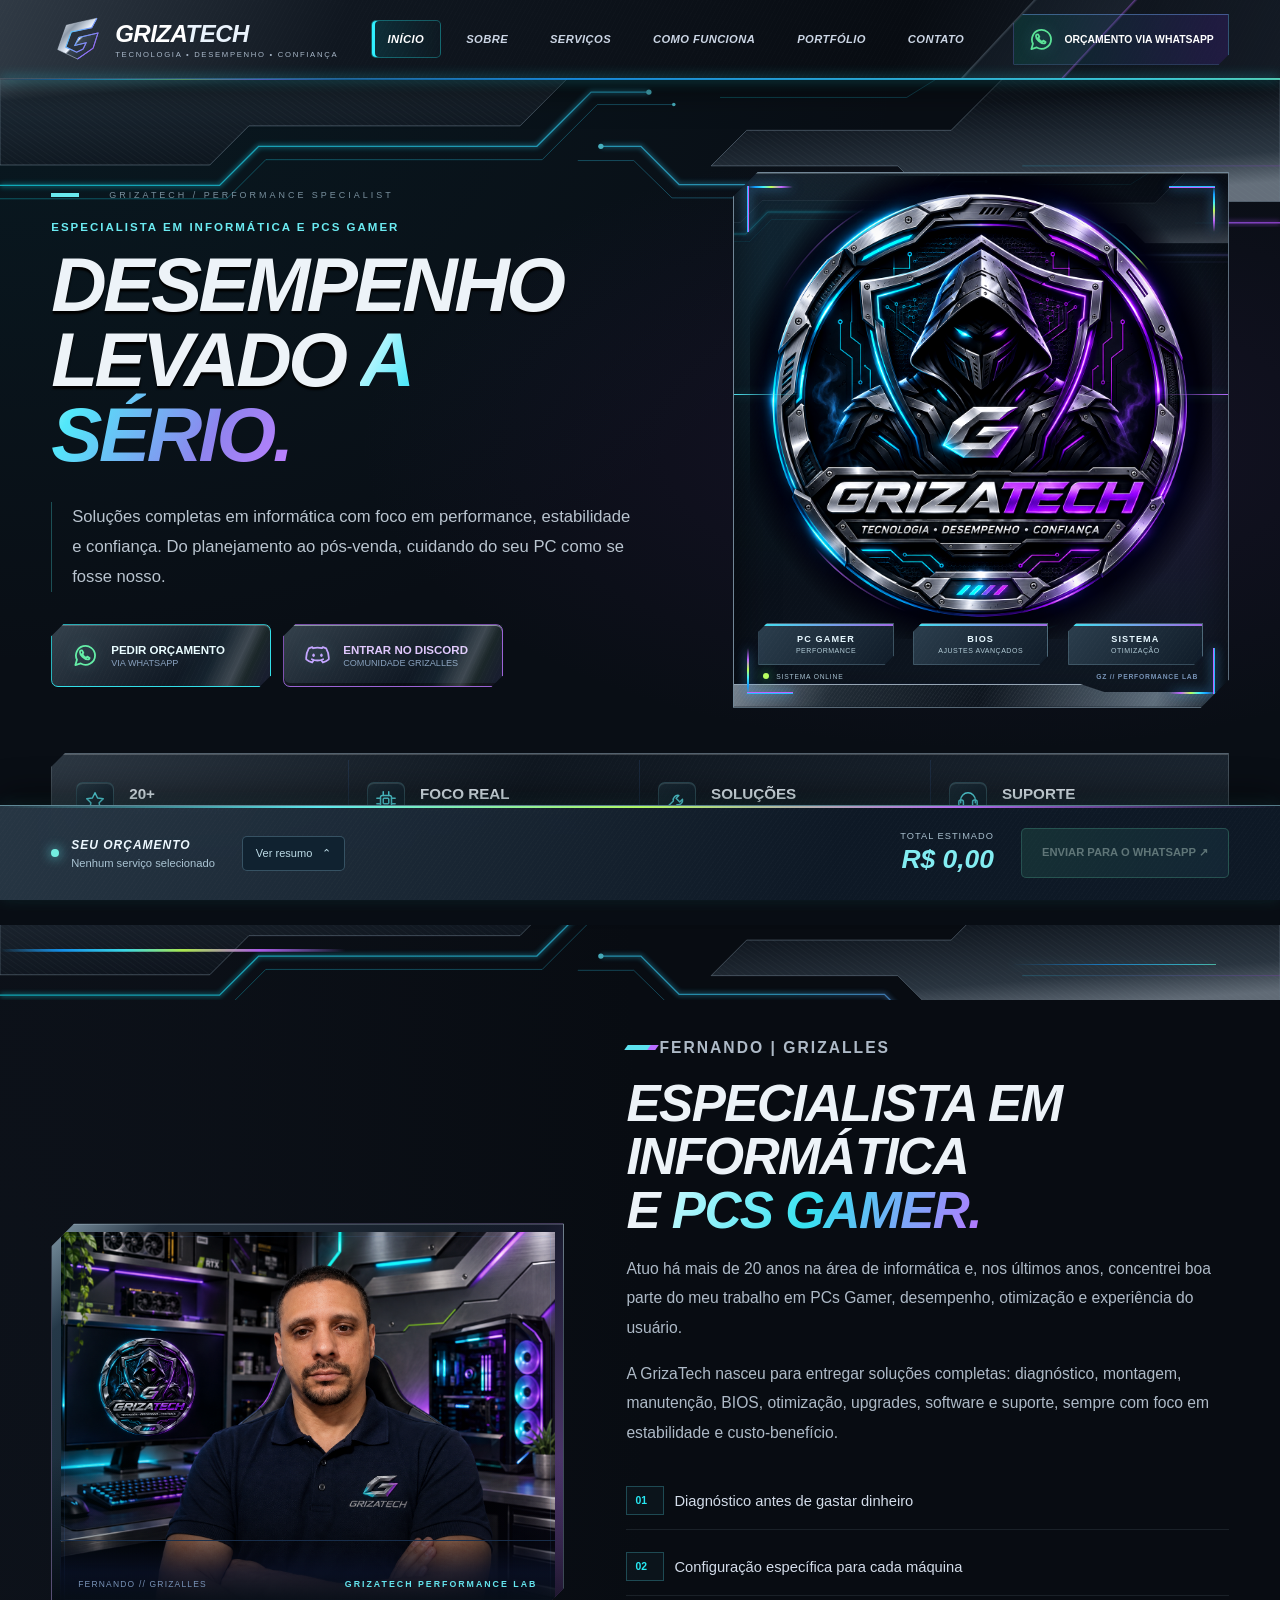
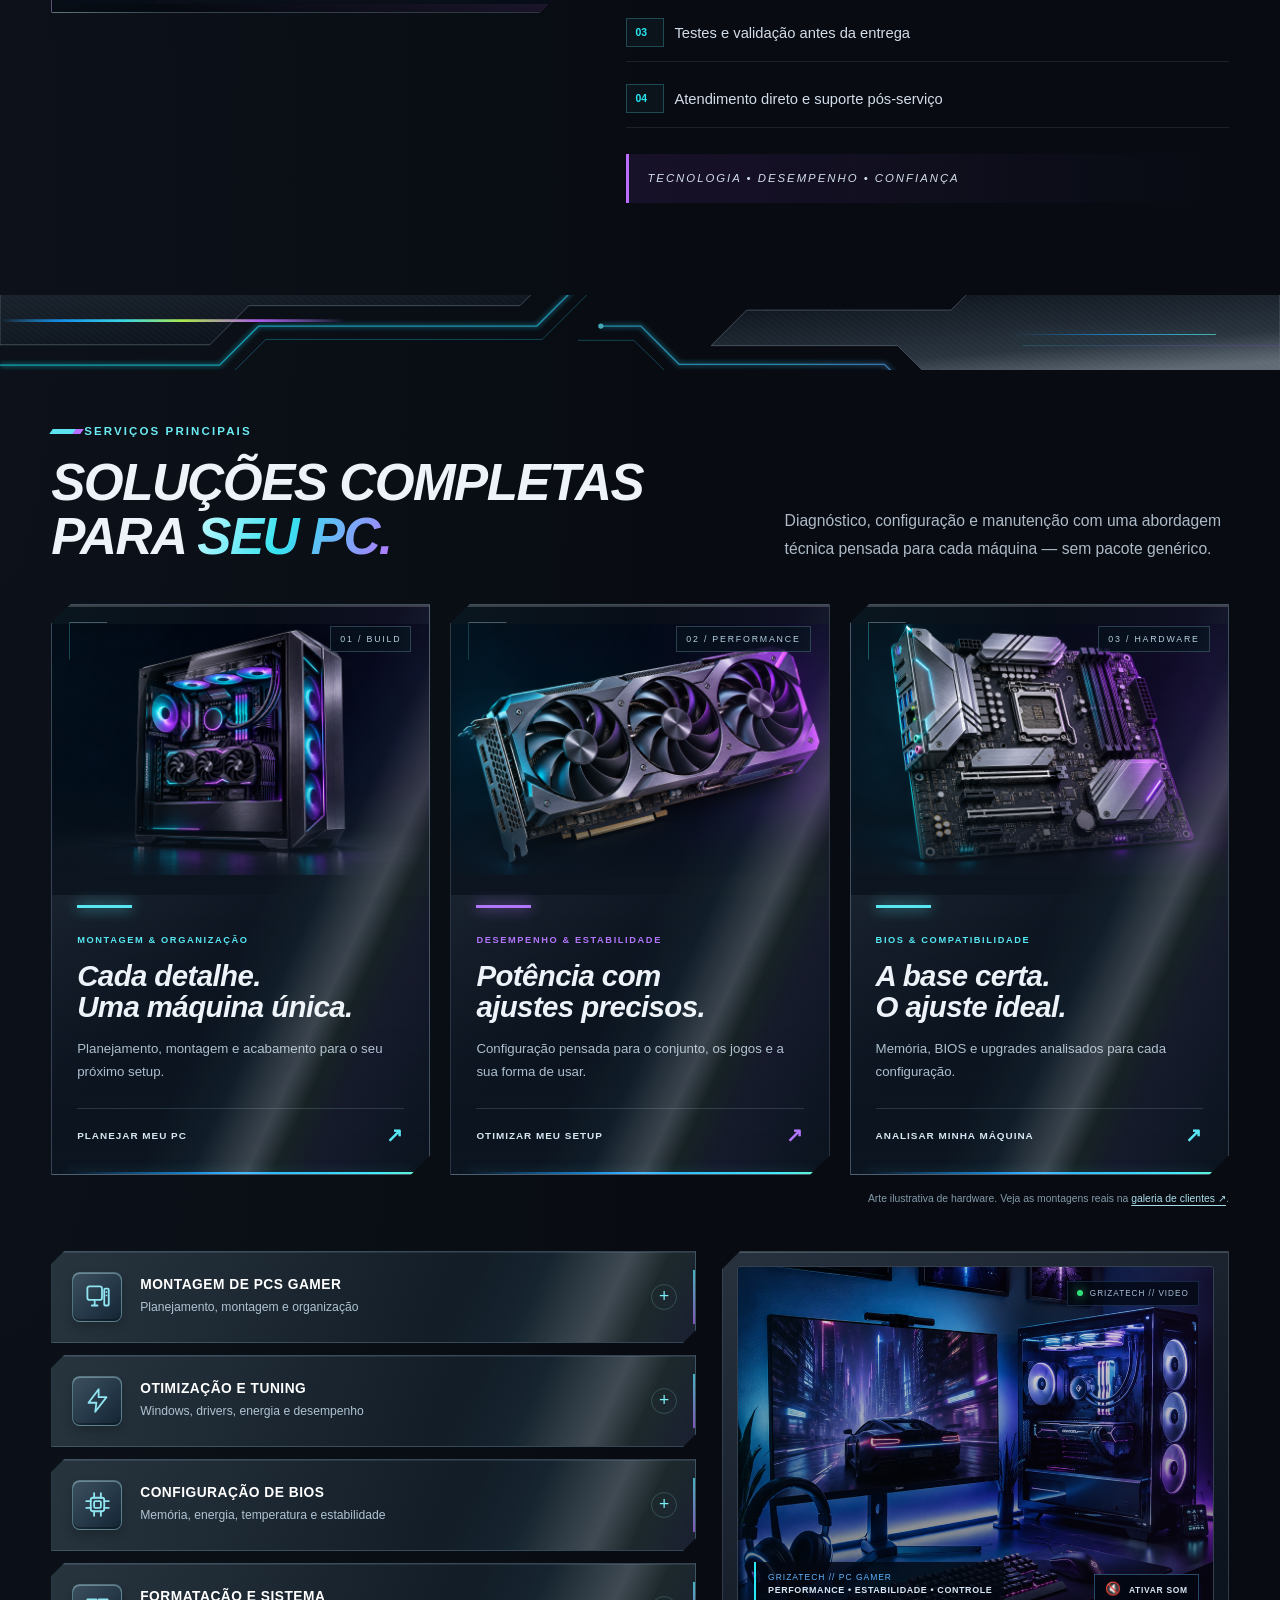
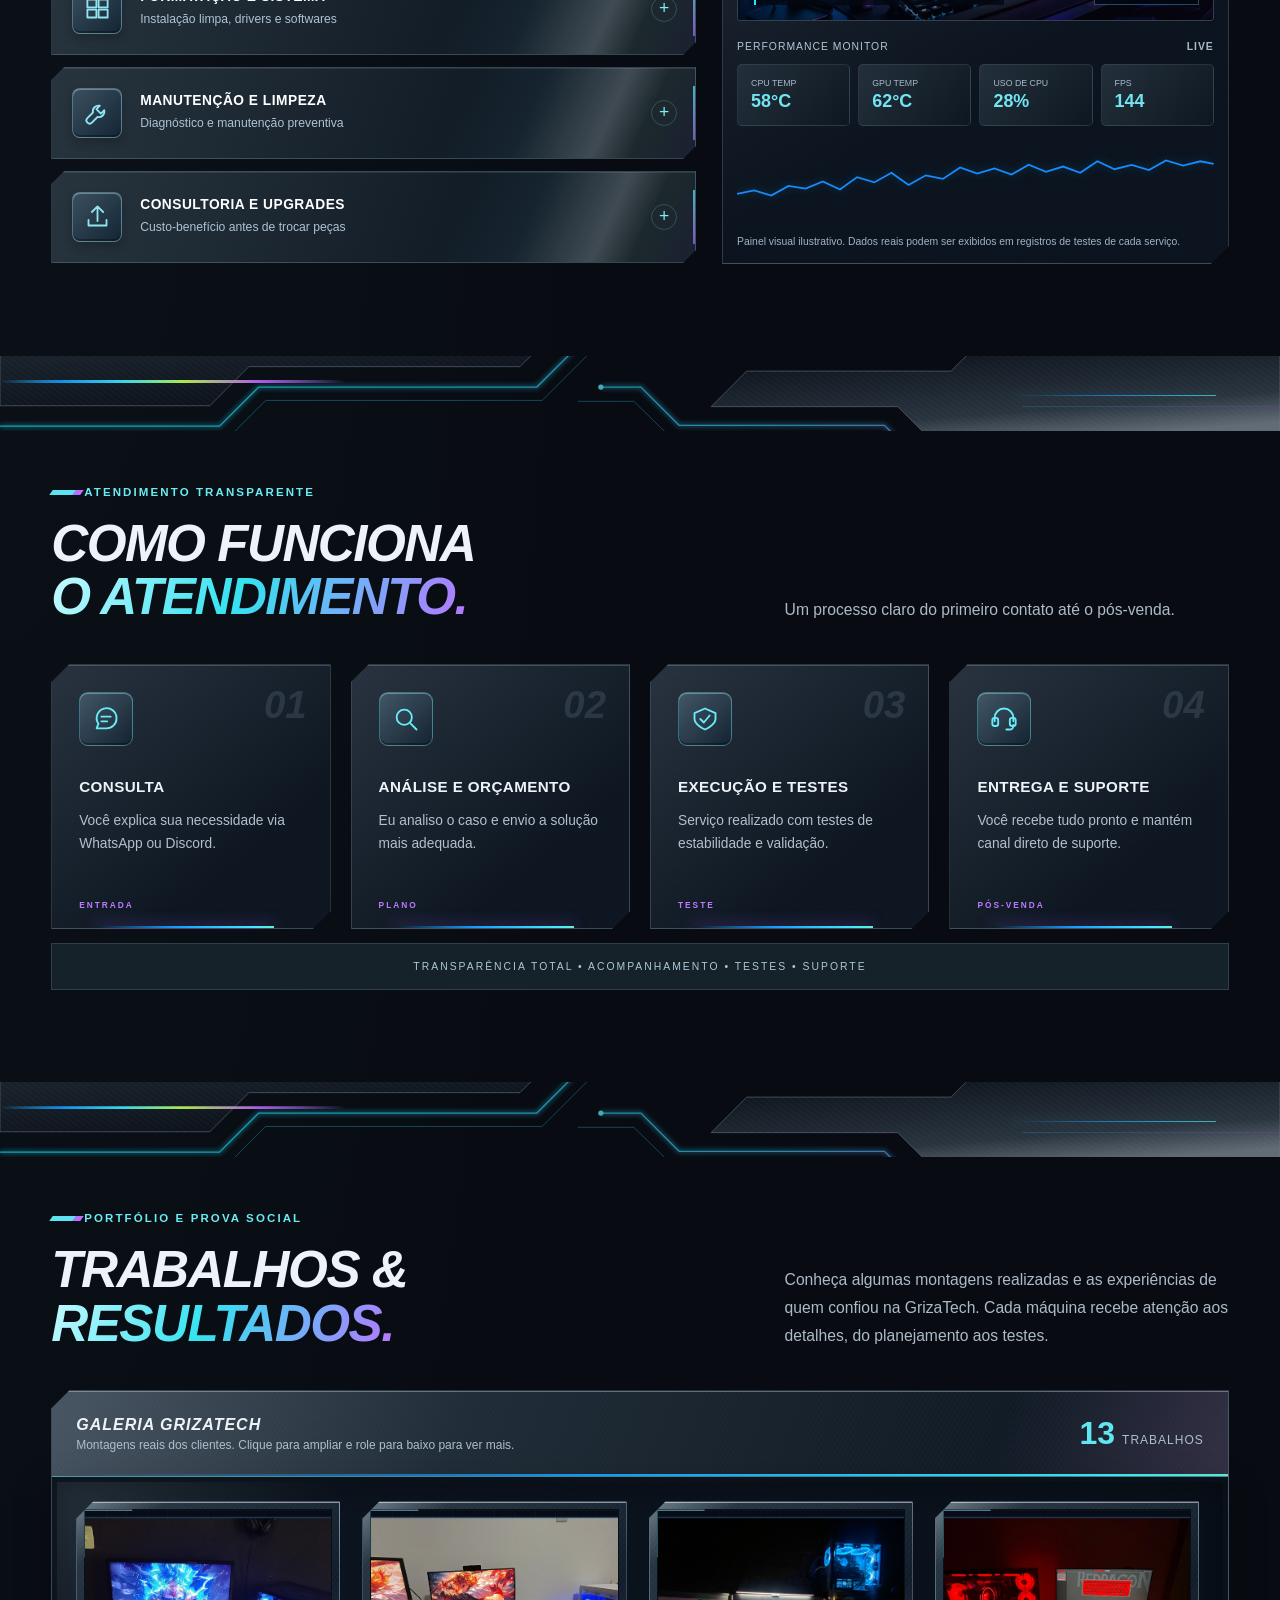
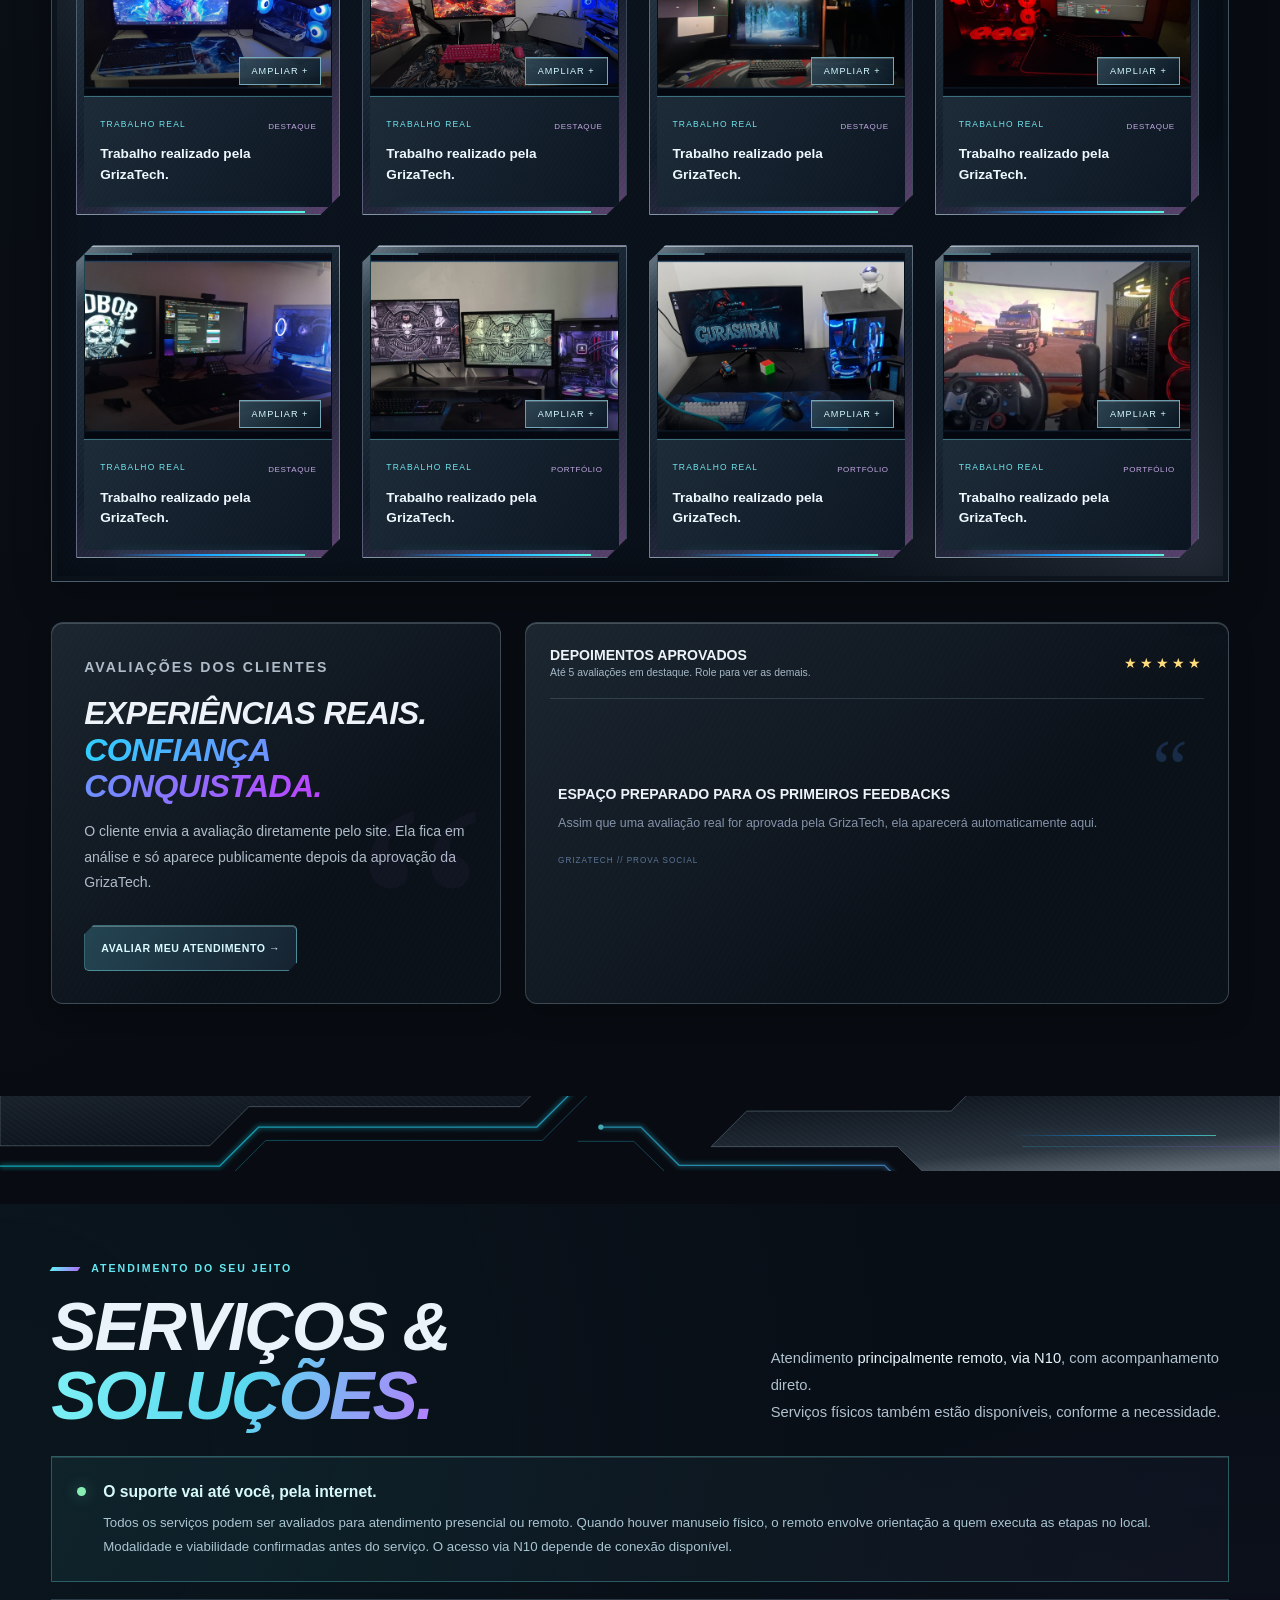
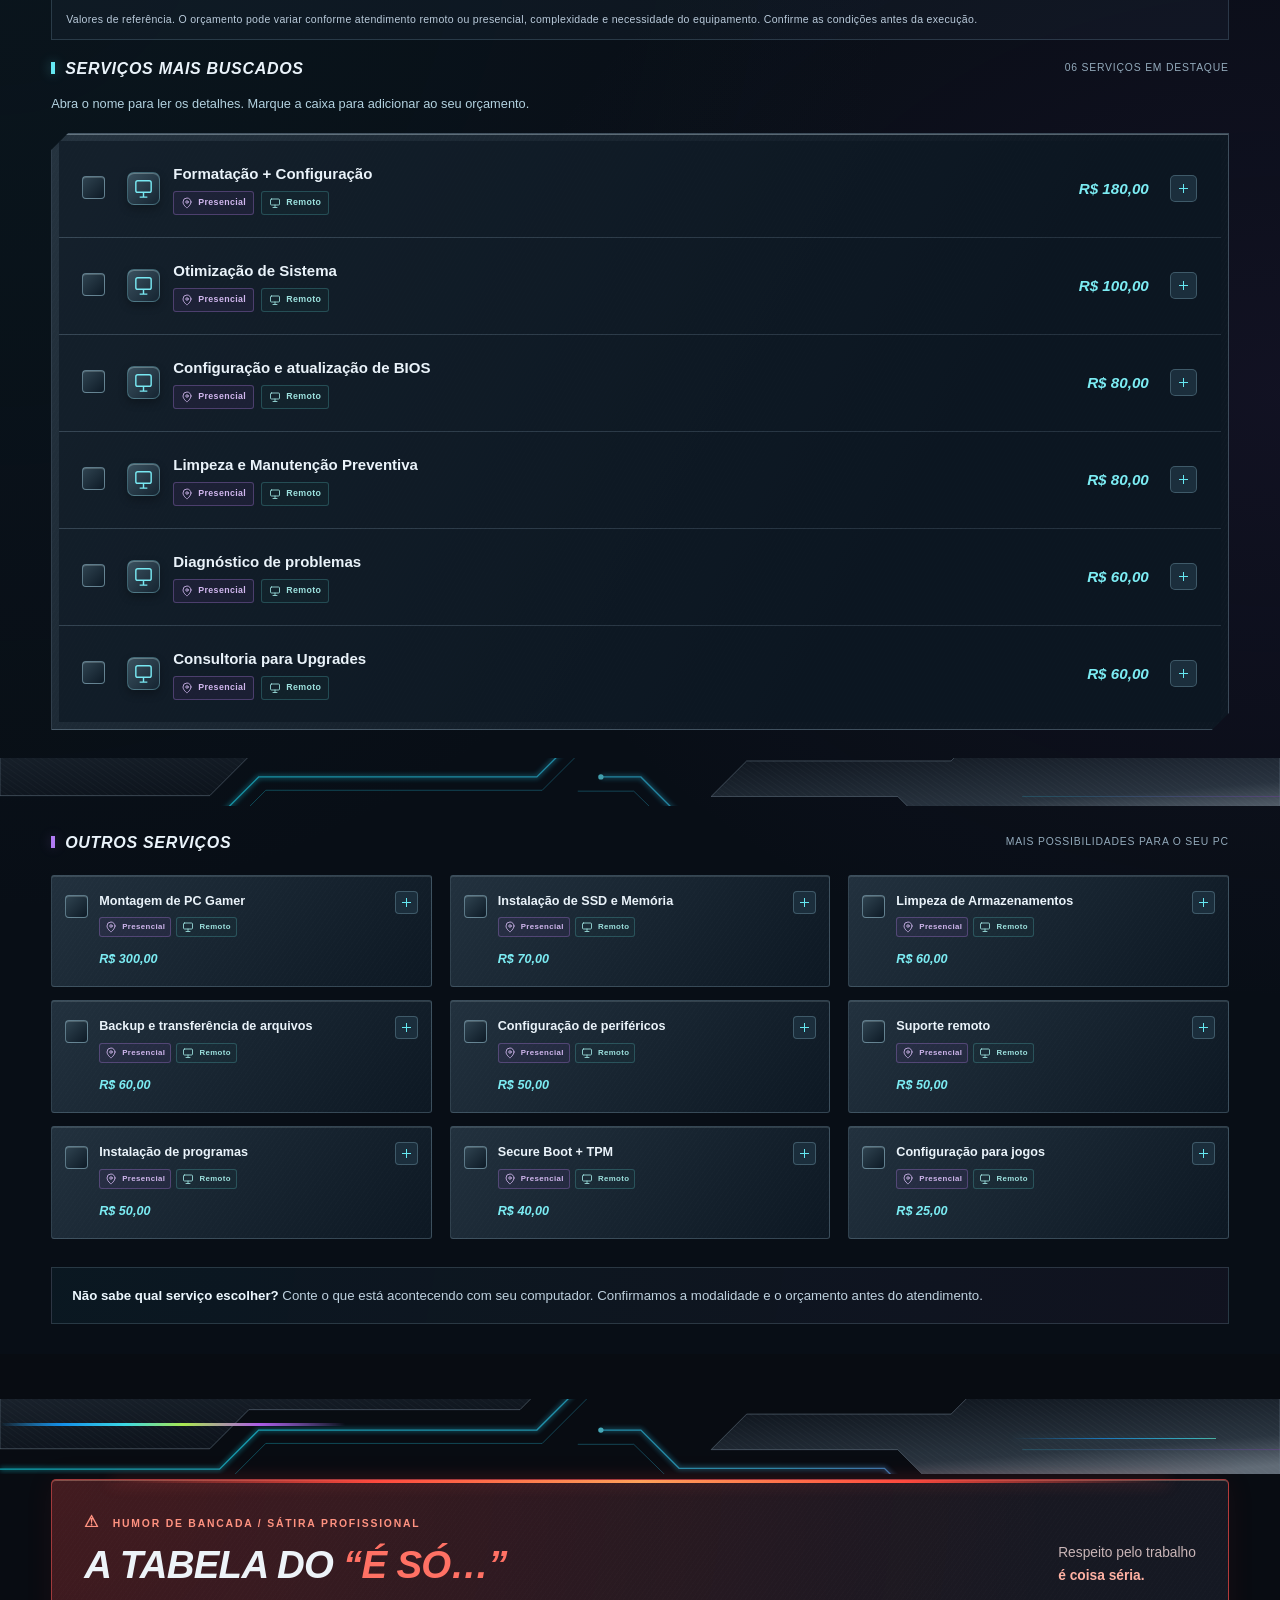
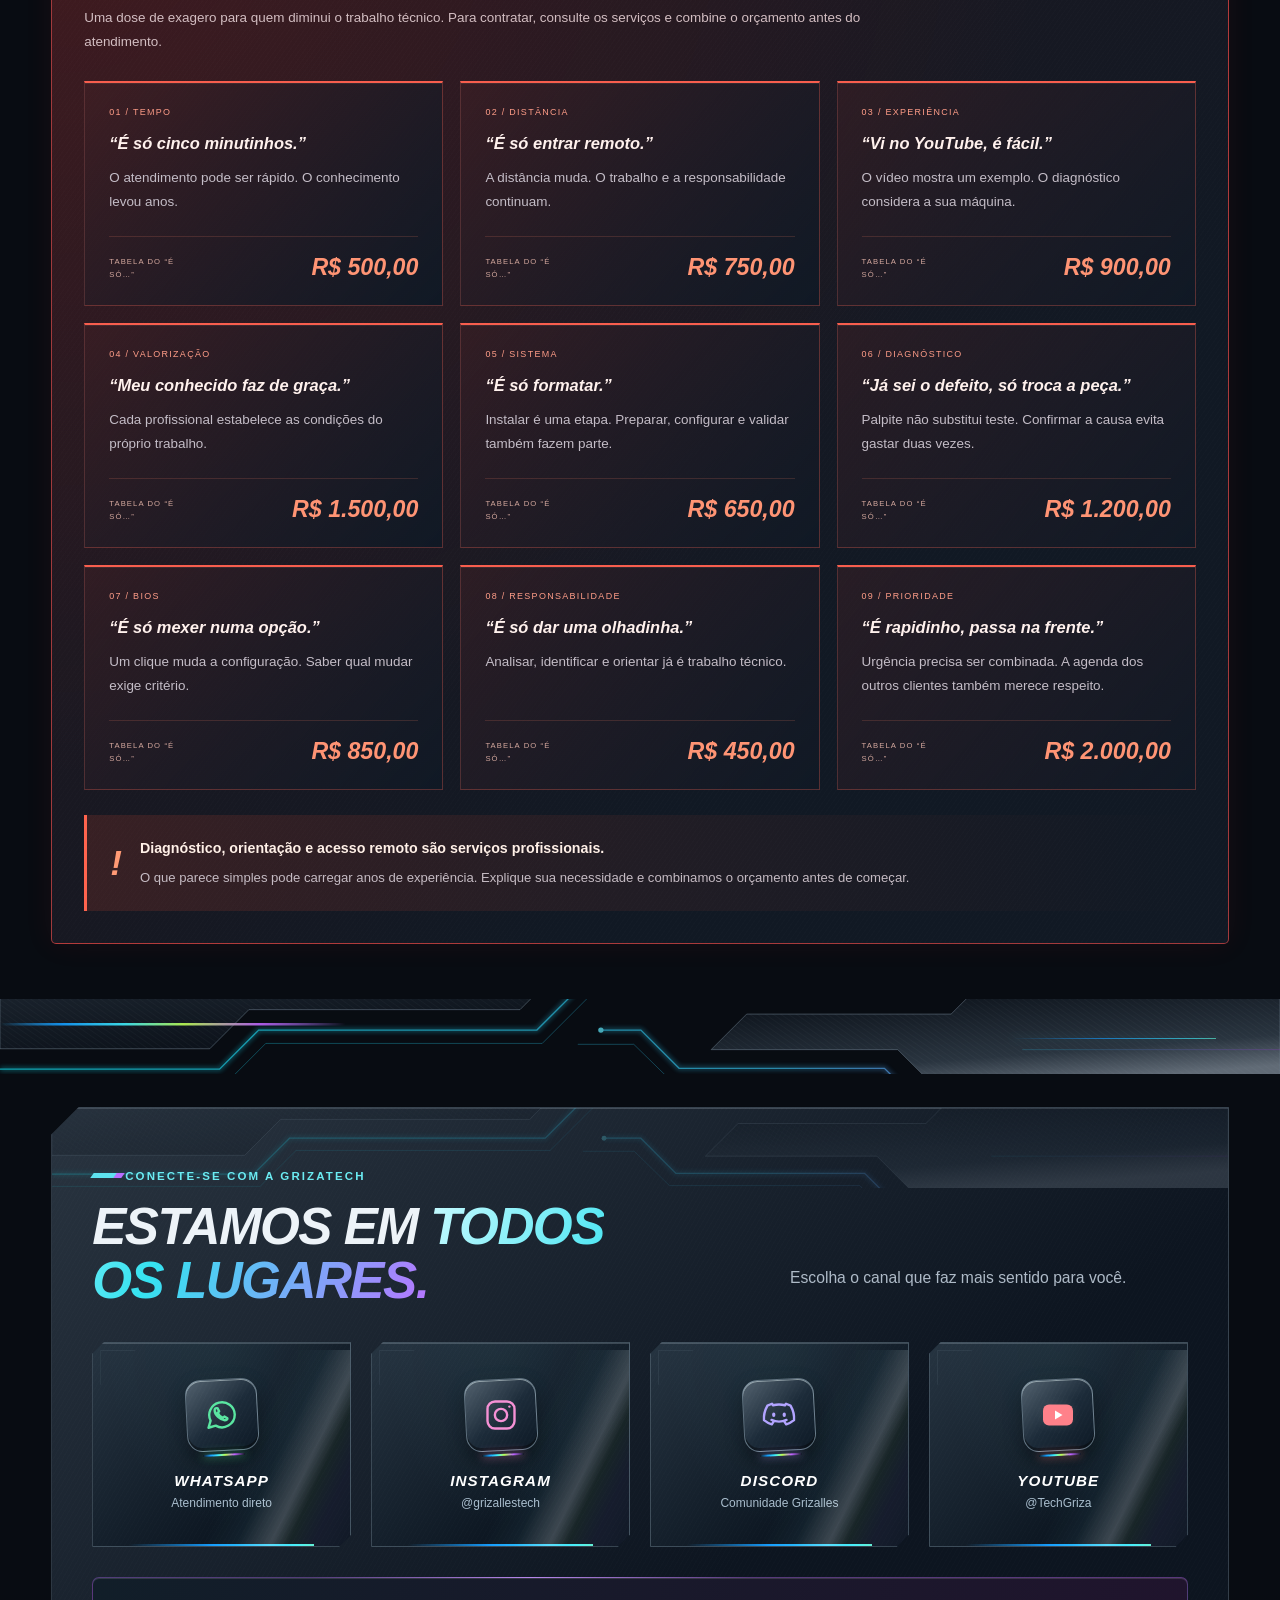
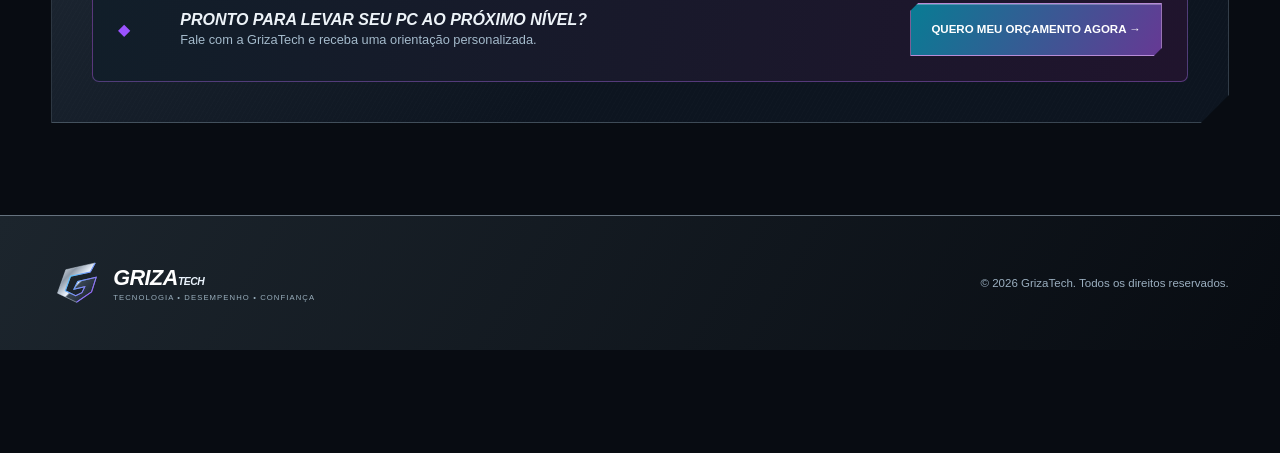
==== commit d2a3ddce: "Add files via upload" ====
--- a/index.html
+++ b/index.html
@@ -195,35 +195,35 @@
     <div class="services-layout">
 
       <div class="service-list">
-        <a class="service-row reveal" href="#precos"><span class="metal-reflection" aria-hidden="true"></span>
+        <details class="service-overview" name="overview-services"><summary class="service-row"><span class="metal-reflection" aria-hidden="true"></span>
           <div class="service-icon"><svg class="ui-icon " viewBox="0 0 24 24" fill="none" stroke="currentColor" stroke-width="1.6" stroke-linecap="round" stroke-linejoin="round" aria-hidden="true"><rect x="3" y="3" width="13" height="12" rx="2"/><path d="M7 20h5M9.5 15v5"/><rect x="18" y="5" width="4" height="15" rx="1"/><path d="M20 8h.01M20 11h.01"/></svg></div>
-          <span><b>MONTAGEM DE PCS GAMER</b><small>Planejamento, montagem e organização</small></span><i>→</i>
-        </a>
-
-        <a class="service-row reveal" href="#precos"><span class="metal-reflection" aria-hidden="true"></span>
+          <span><b>MONTAGEM DE PCS GAMER</b><small>Planejamento, montagem e organização</small></span><i class="overview-toggle" aria-hidden="true">+</i>
+        </summary><div class="service-overview-body"><p>Acompanhamento desde o planejamento até a montagem. À distância, oriento você passo a passo na instalação das peças e nas configurações, enquanto você ou uma pessoa no local realiza o manuseio. Para clientes da região, a montagem também pode ser presencial, mediante combinação.</p><div class="overview-attendance"><span>REMOTO · PRINCIPAL FORMA DE ATENDIMENTO</span><small>Presencial na região, conforme localização e disponibilidade. Modalidade e orçamento combinados antes do serviço.</small></div><a class="overview-pricing-link" href="#precos">VER VALORES E SELECIONAR SERVIÇOS <span aria-hidden="true">↗</span></a></div></details>
+
+        <details class="service-overview" name="overview-services"><summary class="service-row"><span class="metal-reflection" aria-hidden="true"></span>
           <div class="service-icon"><svg class="ui-icon " viewBox="0 0 24 24" fill="none" stroke="currentColor" stroke-width="1.6" stroke-linecap="round" stroke-linejoin="round" aria-hidden="true"><path d="m13 2-9 12h7l-1 8 10-13h-7Z"/></svg></div>
-          <span><b>OTIMIZAÇÃO E TUNING</b><small>Windows, drivers, energia e desempenho</small></span><i>→</i>
-        </a>
-
-        <a class="service-row reveal" href="#precos"><span class="metal-reflection" aria-hidden="true"></span>
+          <span><b>OTIMIZAÇÃO E TUNING</b><small>Windows, drivers, energia e desempenho</small></span><i class="overview-toggle" aria-hidden="true">+</i>
+        </summary><div class="service-overview-body"><p>Analiso como seu computador está configurado e ajusto o sistema para o seu uso, buscando mais fluidez e estabilidade conforme os limites da máquina. O atendimento acontece principalmente por acesso remoto, via N10, com explicação dos ajustes realizados.</p><div class="overview-attendance"><span>REMOTO · PRINCIPAL FORMA DE ATENDIMENTO</span><small>Presencial na região, conforme localização e disponibilidade. Modalidade e orçamento combinados antes do serviço.</small></div><a class="overview-pricing-link" href="#precos">VER VALORES E SELECIONAR SERVIÇOS <span aria-hidden="true">↗</span></a></div></details>
+
+        <details class="service-overview" name="overview-services"><summary class="service-row"><span class="metal-reflection" aria-hidden="true"></span>
           <div class="service-icon"><svg class="ui-icon " viewBox="0 0 24 24" fill="none" stroke="currentColor" stroke-width="1.6" stroke-linecap="round" stroke-linejoin="round" aria-hidden="true"><rect x="6" y="6" width="12" height="12" rx="2"/><rect x="9" y="9" width="6" height="6" rx="1"/><path d="M9 2v4m6-4v4M9 18v4m6-4v4M2 9h4m-4 6h4m12-6h4m-4 6h4"/></svg></div>
-          <span><b>CONFIGURAÇÃO DE BIOS</b><small>Memória, energia, temperatura e estabilidade</small></span><i>→</i>
-        </a>
-
-        <a class="service-row reveal" href="#precos"><span class="metal-reflection" aria-hidden="true"></span>
+          <span><b>CONFIGURAÇÃO DE BIOS</b><small>Memória, energia, temperatura e estabilidade</small></span><i class="overview-toggle" aria-hidden="true">+</i>
+        </summary><div class="service-overview-body"><p>Verifico as configurações da placa-mãe e da memória e explico quais ajustes fazem sentido para sua máquina. O acompanhamento pode ser remoto, orientando você nas etapas locais e reinicializações, ou presencial, conforme a necessidade e a disponibilidade.</p><div class="overview-attendance"><span>REMOTO · PRINCIPAL FORMA DE ATENDIMENTO</span><small>Presencial na região, conforme localização e disponibilidade. Modalidade e orçamento combinados antes do serviço.</small></div><a class="overview-pricing-link" href="#precos">VER VALORES E SELECIONAR SERVIÇOS <span aria-hidden="true">↗</span></a></div></details>
+
+        <details class="service-overview" name="overview-services"><summary class="service-row"><span class="metal-reflection" aria-hidden="true"></span>
           <div class="service-icon"><svg class="ui-icon " viewBox="0 0 24 24" fill="none" stroke="currentColor" stroke-width="1.6" stroke-linecap="round" stroke-linejoin="round" aria-hidden="true"><path d="M3 4h8v7H3Zm10 0h8v7h-8ZM3 13h8v7H3Zm10 0h8v7h-8Z"/></svg></div>
-          <span><b>FORMATAÇÃO E SISTEMA</b><small>Instalação limpa, drivers e softwares</small></span><i>→</i>
-        </a>
-
-        <a class="service-row reveal" href="#precos"><span class="metal-reflection" aria-hidden="true"></span>
+          <span><b>FORMATAÇÃO E SISTEMA</b><small>Instalação limpa, drivers e softwares</small></span><i class="overview-toggle" aria-hidden="true">+</i>
+        </summary><div class="service-overview-body"><p>Conversamos sobre seus arquivos e programas antes de preparar uma instalação limpa do sistema. O serviço pode ser acompanhado à distância, com sua participação nas etapas necessárias, ou realizado presencialmente, conforme avaliação prévia.</p><div class="overview-attendance"><span>REMOTO · PRINCIPAL FORMA DE ATENDIMENTO</span><small>Presencial na região, conforme localização e disponibilidade. Modalidade e orçamento combinados antes do serviço.</small></div><a class="overview-pricing-link" href="#precos">VER VALORES E SELECIONAR SERVIÇOS <span aria-hidden="true">↗</span></a></div></details>
+
+        <details class="service-overview" name="overview-services"><summary class="service-row"><span class="metal-reflection" aria-hidden="true"></span>
           <div class="service-icon"><svg class="ui-icon " viewBox="0 0 24 24" fill="none" stroke="currentColor" stroke-width="1.6" stroke-linecap="round" stroke-linejoin="round" aria-hidden="true"><path d="M14 6a5 5 0 0 0-6 6L3 17a2.8 2.8 0 0 0 4 4l5-5a5 5 0 0 0 6-6l-3 3-4-4 3-3Z"/></svg></div>
-          <span><b>MANUTENÇÃO E LIMPEZA</b><small>Diagnóstico e manutenção preventiva</small></span><i>→</i>
-        </a>
-
-        <a class="service-row reveal" href="#precos"><span class="metal-reflection" aria-hidden="true"></span>
+          <span><b>MANUTENÇÃO E LIMPEZA</b><small>Diagnóstico e manutenção preventiva</small></span><i class="overview-toggle" aria-hidden="true">+</i>
+        </summary><div class="service-overview-body"><p>Ajudo a identificar os cuidados necessários com o computador. Remotamente, posso orientar a limpeza e as verificações passo a passo, acompanhando quem executa as etapas físicas no local. Presencialmente, posso realizar o trabalho, conforme localização e disponibilidade.</p><div class="overview-attendance"><span>REMOTO · PRINCIPAL FORMA DE ATENDIMENTO</span><small>Presencial na região, conforme localização e disponibilidade. Modalidade e orçamento combinados antes do serviço.</small></div><a class="overview-pricing-link" href="#precos">VER VALORES E SELECIONAR SERVIÇOS <span aria-hidden="true">↗</span></a></div></details>
+
+        <details class="service-overview" name="overview-services"><summary class="service-row"><span class="metal-reflection" aria-hidden="true"></span>
           <div class="service-icon"><svg class="ui-icon " viewBox="0 0 24 24" fill="none" stroke="currentColor" stroke-width="1.6" stroke-linecap="round" stroke-linejoin="round" aria-hidden="true"><path d="M12 16V3m-5 5 5-5 5 5M4 15v5h16v-5"/></svg></div>
-          <span><b>CONSULTORIA E UPGRADES</b><small>Custo-benefício antes de trocar peças</small></span><i>→</i>
-        </a>
+          <span><b>CONSULTORIA E UPGRADES</b><small>Custo-benefício antes de trocar peças</small></span><i class="overview-toggle" aria-hidden="true">+</i>
+        </summary><div class="service-overview-body"><p>Antes de comprar peças, analisamos seu computador, seu objetivo e quanto você pretende investir. A orientação pode ser feita totalmente à distância, com acompanhamento para escolher componentes compatíveis e planejar a melhoria. A instalação física é combinada separadamente.</p><div class="overview-attendance"><span>REMOTO · PRINCIPAL FORMA DE ATENDIMENTO</span><small>Presencial na região, conforme localização e disponibilidade. Modalidade e orçamento combinados antes do serviço.</small></div><a class="overview-pricing-link" href="#precos">VER VALORES E SELECIONAR SERVIÇOS <span aria-hidden="true">↗</span></a></div></details>
       </div>
 
       <div class="real-pc-panel reveal">
@@ -358,6 +358,23 @@
 
 <section class="section pricing" id="precos"><div id="serviceShop"><div class="shop-inner"><header class="section-heading"><div><p class="eyebrow">ATENDIMENTO DO SEU JEITO</p><h2 class="shop-title">SERVIÇOS &<br><span>SOLUÇÕES.</span></h2></div><p class="intro">Atendimento <strong>principalmente remoto, via N10</strong>, com acompanhamento direto.<br>Serviços físicos também estão disponíveis, conforme a necessidade.</p></header><div class="remote-attendance"><span class="remote-signal" aria-hidden="true"></span><div><strong>O suporte vai até você, pela internet.</strong><p>Todos os serviços podem ser avaliados para atendimento presencial ou remoto. Quando houver manuseio físico, o remoto envolve orientação a quem executa as etapas no local. Modalidade e viabilidade confirmadas antes do serviço. O acesso via N10 depende de conexão disponível.</p></div></div><p class="shop-demo-note">Valores de referência. O orçamento pode variar conforme atendimento remoto ou presencial, complexidade e necessidade do equipamento. Confirme as condições antes da execução.</p><section aria-labelledby="popular-title"><div class="popular-heading"><h2 id="popular-title">SERVIÇOS MAIS BUSCADOS</h2><span>06 SERVIÇOS EM DESTAQUE</span></div><p class="shop-guide">Abra o nome para ler os detalhes. Marque a caixa para adicionar ao seu orçamento.</p><div class="popular-list"><article class="shop-item primary" data-service="formatacao"><label class="shop-select" title="Selecionar Formatação + Configuração"><input type="checkbox" value="formatacao" aria-label="Selecionar Formatação + Configuração"><span aria-hidden="true"></span></label><details class="service-detail primary" name="popular"><summary><span class="item-icon"><svg viewBox="0 0 24 24" fill="none" stroke="currentColor" stroke-width="1.5" aria-hidden="true"><rect x="4" y="4" width="16" height="12" rx="2"/><path d="M8 21h8m-4-5v5"/></svg></span><span class="service-identity"><span class="item-name">Formatação + Configuração</span><span class="service-modalities"><span class="service-modality in-person"><svg viewBox="0 0 24 24" fill="none" stroke="currentColor" stroke-width="1.7" stroke-linecap="round" stroke-linejoin="round" aria-hidden="true"><path d="M20 10c0 6-8 12-8 12S4 16 4 10a8 8 0 1 1 16 0Z"/><circle cx="12" cy="10" r="2.5"/></svg>Presencial</span><span class="service-modality remote"><svg viewBox="0 0 24 24" fill="none" stroke="currentColor" stroke-width="1.7" stroke-linecap="round" stroke-linejoin="round" aria-hidden="true"><rect x="3" y="4" width="18" height="12" rx="2"/><path d="M8 21h8m-4-5v5"/></svg>Remoto</span></span></span><span class="shop-price">R$ 180,00</span><span class="expand" aria-hidden="true"></span></summary><div class="description"><p class="benefit">Uma instalação limpa, com o computador preparado para o seu uso.</p><p>Reinstalação do Windows, drivers e configuração inicial. O atendimento remoto é avaliado antes do serviço, pois algumas etapas podem exigir sua participação no computador ou atendimento presencial. Combinamos previamente a preservação dos arquivos e os programas necessários.</p><ul><li>Avaliação do atendimento</li><li>Planejamento dos arquivos</li><li>Sistema, drivers e configuração</li></ul><p class="service-condition">Valores de referência. O orçamento pode variar conforme atendimento remoto ou presencial, complexidade e necessidade do equipamento. Confirme as condições antes da execução.</p></div></details></article><article class="shop-item primary" data-service="otimizacao"><label class="shop-select" title="Selecionar Otimização de Sistema"><input type="checkbox" value="otimizacao" aria-label="Selecionar Otimização de Sistema"><span aria-hidden="true"></span></label><details class="service-detail primary" name="popular"><summary><span class="item-icon"><svg viewBox="0 0 24 24" fill="none" stroke="currentColor" stroke-width="1.5" aria-hidden="true"><rect x="4" y="4" width="16" height="12" rx="2"/><path d="M8 21h8m-4-5v5"/></svg></span><span class="service-identity"><span class="item-name">Otimização de Sistema</span><span class="service-modalities"><span class="service-modality in-person"><svg viewBox="0 0 24 24" fill="none" stroke="currentColor" stroke-width="1.7" stroke-linecap="round" stroke-linejoin="round" aria-hidden="true"><path d="M20 10c0 6-8 12-8 12S4 16 4 10a8 8 0 1 1 16 0Z"/><circle cx="12" cy="10" r="2.5"/></svg>Presencial</span><span class="service-modality remote"><svg viewBox="0 0 24 24" fill="none" stroke="currentColor" stroke-width="1.7" stroke-linecap="round" stroke-linejoin="round" aria-hidden="true"><rect x="3" y="4" width="18" height="12" rx="2"/><path d="M8 21h8m-4-5v5"/></svg>Remoto</span></span></span><span class="shop-price">R$ 100,00</span><span class="expand" aria-hidden="true"></span></summary><div class="description"><p class="benefit">Ajustes para aproveitar melhor o computador que você já tem.</p><p>Atendimento principalmente remoto, via N10, para revisar Windows, drivers, programas de inicialização e configurações de uso. Os ajustes são definidos para a sua máquina e para o que você precisa fazer, respeitando os limites do equipamento.</p><ul><li>Análise do sistema</li><li>Ajustes personalizados</li><li>Verificação dos resultados</li></ul><p class="service-condition">Valores de referência. O orçamento pode variar conforme atendimento remoto ou presencial, complexidade e necessidade do equipamento. Confirme as condições antes da execução.</p></div></details></article><article class="shop-item primary" data-service="bios"><label class="shop-select" title="Selecionar Configuração e atualização de BIOS"><input type="checkbox" value="bios" aria-label="Selecionar Configuração e atualização de BIOS"><span aria-hidden="true"></span></label><details class="service-detail primary" name="popular"><summary><span class="item-icon"><svg viewBox="0 0 24 24" fill="none" stroke="currentColor" stroke-width="1.5" aria-hidden="true"><rect x="4" y="4" width="16" height="12" rx="2"/><path d="M8 21h8m-4-5v5"/></svg></span><span class="service-identity"><span class="item-name">Configuração e atualização de BIOS</span><span class="service-modalities"><span class="service-modality in-person"><svg viewBox="0 0 24 24" fill="none" stroke="currentColor" stroke-width="1.7" stroke-linecap="round" stroke-linejoin="round" aria-hidden="true"><path d="M20 10c0 6-8 12-8 12S4 16 4 10a8 8 0 1 1 16 0Z"/><circle cx="12" cy="10" r="2.5"/></svg>Presencial</span><span class="service-modality remote"><svg viewBox="0 0 24 24" fill="none" stroke="currentColor" stroke-width="1.7" stroke-linecap="round" stroke-linejoin="round" aria-hidden="true"><rect x="3" y="4" width="18" height="12" rx="2"/><path d="M8 21h8m-4-5v5"/></svg>Remoto</span></span></span><span class="shop-price">R$ 80,00</span><span class="expand" aria-hidden="true"></span></summary><div class="description"><p class="benefit">Placa-mãe e memória configuradas de acordo com o equipamento.</p><p>Análise da compatibilidade e das configurações de BIOS. A orientação e parte dos ajustes podem ser acompanhadas remotamente; a atualização depende do modelo, das condições do equipamento e de etapas locais. Se houver necessidade de intervenção física, o atendimento presencial será combinado.</p><ul><li>Verificação do modelo</li><li>Análise das configurações</li><li>Atualização quando indicada</li></ul><p class="service-condition">Valores de referência. O orçamento pode variar conforme atendimento remoto ou presencial, complexidade e necessidade do equipamento. Confirme as condições antes da execução.</p></div></details></article><article class="shop-item primary" data-service="manutencao"><label class="shop-select" title="Selecionar Limpeza e Manutenção Preventiva"><input type="checkbox" value="manutencao" aria-label="Selecionar Limpeza e Manutenção Preventiva"><span aria-hidden="true"></span></label><details class="service-detail primary" name="popular"><summary><span class="item-icon"><svg viewBox="0 0 24 24" fill="none" stroke="currentColor" stroke-width="1.5" aria-hidden="true"><rect x="4" y="4" width="16" height="12" rx="2"/><path d="M8 21h8m-4-5v5"/></svg></span><span class="service-identity"><span class="item-name">Limpeza e Manutenção Preventiva</span><span class="service-modalities"><span class="service-modality in-person"><svg viewBox="0 0 24 24" fill="none" stroke="currentColor" stroke-width="1.7" stroke-linecap="round" stroke-linejoin="round" aria-hidden="true"><path d="M20 10c0 6-8 12-8 12S4 16 4 10a8 8 0 1 1 16 0Z"/><circle cx="12" cy="10" r="2.5"/></svg>Presencial</span><span class="service-modality remote"><svg viewBox="0 0 24 24" fill="none" stroke="currentColor" stroke-width="1.7" stroke-linecap="round" stroke-linejoin="round" aria-hidden="true"><rect x="3" y="4" width="18" height="12" rx="2"/><path d="M8 21h8m-4-5v5"/></svg>Remoto</span></span></span><span class="shop-price">R$ 80,00</span><span class="expand" aria-hidden="true"></span></summary><div class="description"><p class="benefit">Cuidado físico para manter seu computador em boas condições.</p><p>Limpeza interna e revisão preventiva do computador, com atenção à poeira e à ventilação. Presencialmente, a execução é feita na máquina; remotamente, o atendimento é de orientação, acompanhando quem realiza a limpeza e as etapas físicas no local. A viabilidade é avaliada antes. Para limpar arquivos e liberar espaço, selecione Limpeza de Armazenamentos.</p><ul><li>Limpeza interna</li><li>Inspeção dos componentes</li><li>Revisão da ventilação</li></ul><p class="service-condition">Valores de referência. O orçamento pode variar conforme atendimento remoto ou presencial, complexidade e necessidade do equipamento. Confirme as condições antes da execução.</p></div></details></article><article class="shop-item primary" data-service="diagnostico"><label class="shop-select" title="Selecionar Diagnóstico de problemas"><input type="checkbox" value="diagnostico" aria-label="Selecionar Diagnóstico de problemas"><span aria-hidden="true"></span></label><details class="service-detail primary" name="popular"><summary><span class="item-icon"><svg viewBox="0 0 24 24" fill="none" stroke="currentColor" stroke-width="1.5" aria-hidden="true"><rect x="4" y="4" width="16" height="12" rx="2"/><path d="M8 21h8m-4-5v5"/></svg></span><span class="service-identity"><span class="item-name">Diagnóstico de problemas</span><span class="service-modalities"><span class="service-modality in-person"><svg viewBox="0 0 24 24" fill="none" stroke="currentColor" stroke-width="1.7" stroke-linecap="round" stroke-linejoin="round" aria-hidden="true"><path d="M20 10c0 6-8 12-8 12S4 16 4 10a8 8 0 1 1 16 0Z"/><circle cx="12" cy="10" r="2.5"/></svg>Presencial</span><span class="service-modality remote"><svg viewBox="0 0 24 24" fill="none" stroke="currentColor" stroke-width="1.7" stroke-linecap="round" stroke-linejoin="round" aria-hidden="true"><rect x="3" y="4" width="18" height="12" rx="2"/><path d="M8 21h8m-4-5v5"/></svg>Remoto</span></span></span><span class="shop-price">R$ 60,00</span><span class="expand" aria-hidden="true"></span></summary><div class="description"><p class="benefit">Entenda a causa do problema antes de decidir o que fazer.</p><p>A investigação começa preferencialmente por atendimento remoto, via N10, quando o computador permite conexão. Analisamos falhas do sistema e os sintomas relatados. Problemas ao ligar ou suspeitas de defeito físico podem exigir avaliação presencial.</p><ul><li>Entendimento dos sintomas</li><li>Análise inicial</li><li>Orientação dos próximos passos</li></ul><p class="service-condition">Valores de referência. O orçamento pode variar conforme atendimento remoto ou presencial, complexidade e necessidade do equipamento. Confirme as condições antes da execução.</p></div></details></article><article class="shop-item primary" data-service="consultoria"><label class="shop-select" title="Selecionar Consultoria para Upgrades"><input type="checkbox" value="consultoria" aria-label="Selecionar Consultoria para Upgrades"><span aria-hidden="true"></span></label><details class="service-detail primary" name="popular"><summary><span class="item-icon"><svg viewBox="0 0 24 24" fill="none" stroke="currentColor" stroke-width="1.5" aria-hidden="true"><rect x="4" y="4" width="16" height="12" rx="2"/><path d="M8 21h8m-4-5v5"/></svg></span><span class="service-identity"><span class="item-name">Consultoria para Upgrades</span><span class="service-modalities"><span class="service-modality in-person"><svg viewBox="0 0 24 24" fill="none" stroke="currentColor" stroke-width="1.7" stroke-linecap="round" stroke-linejoin="round" aria-hidden="true"><path d="M20 10c0 6-8 12-8 12S4 16 4 10a8 8 0 1 1 16 0Z"/><circle cx="12" cy="10" r="2.5"/></svg>Presencial</span><span class="service-modality remote"><svg viewBox="0 0 24 24" fill="none" stroke="currentColor" stroke-width="1.7" stroke-linecap="round" stroke-linejoin="round" aria-hidden="true"><rect x="3" y="4" width="18" height="12" rx="2"/><path d="M8 21h8m-4-5v5"/></svg>Remoto</span></span></span><span class="shop-price">R$ 60,00</span><span class="expand" aria-hidden="true"></span></summary><div class="description"><p class="benefit">Planeje a melhoria do seu computador antes de comprar peças.</p><p>Consultoria principalmente remota, via N10 e canais de atendimento, para analisar a configuração, o uso e o orçamento disponível. Você recebe orientação sobre compatibilidade e prioridades de upgrade. A compra e a instalação das peças não fazem parte desta consultoria.</p><ul><li>Análise da configuração</li><li>Compatibilidade das peças</li><li>Prioridades por orçamento</li></ul><p class="service-condition">Valores de referência. O orçamento pode variar conforme atendimento remoto ou presencial, complexidade e necessidade do equipamento. Confirme as condições antes da execução.</p></div></details></article></div></section><div class="divider" aria-hidden="true"></div><section aria-labelledby="other-title"><div class="others-heading"><h2 id="other-title">OUTROS SERVIÇOS</h2><span>MAIS POSSIBILIDADES PARA O SEU PC</span></div><div class="other-grid"><article class="shop-item secondary" data-service="montagem"><label class="shop-select" title="Selecionar Montagem de PC Gamer"><input type="checkbox" value="montagem" aria-label="Selecionar Montagem de PC Gamer"><span aria-hidden="true"></span></label><details class="service-detail secondary" name="additional"><summary><span class="service-identity"><span class="item-name">Montagem de PC Gamer</span><span class="service-modalities"><span class="service-modality in-person"><svg viewBox="0 0 24 24" fill="none" stroke="currentColor" stroke-width="1.7" stroke-linecap="round" stroke-linejoin="round" aria-hidden="true"><path d="M20 10c0 6-8 12-8 12S4 16 4 10a8 8 0 1 1 16 0Z"/><circle cx="12" cy="10" r="2.5"/></svg>Presencial</span><span class="service-modality remote"><svg viewBox="0 0 24 24" fill="none" stroke="currentColor" stroke-width="1.7" stroke-linecap="round" stroke-linejoin="round" aria-hidden="true"><rect x="3" y="4" width="18" height="12" rx="2"/><path d="M8 21h8m-4-5v5"/></svg>Remoto</span></span></span><span class="shop-price">R$ 300,00</span><span class="expand" aria-hidden="true"></span></summary><div class="description"><p>Montagem das peças, organização dos cabos e testes de funcionamento. Pode ser presencial ou com orientação remota, via N10, acompanhando quem realiza as etapas físicas no local. A modalidade, as condições e a viabilidade são combinadas antes do serviço.</p><p class="service-condition">Valores de referência. O orçamento pode variar conforme atendimento remoto ou presencial, complexidade e necessidade do equipamento. Confirme as condições antes da execução.</p></div></details></article><article class="shop-item secondary" data-service="ssd-memoria"><label class="shop-select" title="Selecionar Instalação de SSD e Memória"><input type="checkbox" value="ssd-memoria" aria-label="Selecionar Instalação de SSD e Memória"><span aria-hidden="true"></span></label><details class="service-detail secondary" name="additional"><summary><span class="service-identity"><span class="item-name">Instalação de SSD e Memória</span><span class="service-modalities"><span class="service-modality in-person"><svg viewBox="0 0 24 24" fill="none" stroke="currentColor" stroke-width="1.7" stroke-linecap="round" stroke-linejoin="round" aria-hidden="true"><path d="M20 10c0 6-8 12-8 12S4 16 4 10a8 8 0 1 1 16 0Z"/><circle cx="12" cy="10" r="2.5"/></svg>Presencial</span><span class="service-modality remote"><svg viewBox="0 0 24 24" fill="none" stroke="currentColor" stroke-width="1.7" stroke-linecap="round" stroke-linejoin="round" aria-hidden="true"><rect x="3" y="4" width="18" height="12" rx="2"/><path d="M8 21h8m-4-5v5"/></svg>Remoto</span></span></span><span class="shop-price">R$ 70,00</span><span class="expand" aria-hidden="true"></span></summary><div class="description"><p>Verificação de compatibilidade, instalação de SSD ou memória e conferência do funcionamento. Atendimento presencial ou remoto, via N10, com orientação para que você ou uma pessoa no local faça o manuseio das peças. Peças e migração de dados são combinadas à parte.</p><p class="service-condition">Valores de referência. O orçamento pode variar conforme atendimento remoto ou presencial, complexidade e necessidade do equipamento. Confirme as condições antes da execução.</p></div></details></article><article class="shop-item secondary" data-service="armazenamento"><label class="shop-select" title="Selecionar Limpeza de Armazenamentos"><input type="checkbox" value="armazenamento" aria-label="Selecionar Limpeza de Armazenamentos"><span aria-hidden="true"></span></label><details class="service-detail secondary" name="additional"><summary><span class="service-identity"><span class="item-name">Limpeza de Armazenamentos</span><span class="service-modalities"><span class="service-modality in-person"><svg viewBox="0 0 24 24" fill="none" stroke="currentColor" stroke-width="1.7" stroke-linecap="round" stroke-linejoin="round" aria-hidden="true"><path d="M20 10c0 6-8 12-8 12S4 16 4 10a8 8 0 1 1 16 0Z"/><circle cx="12" cy="10" r="2.5"/></svg>Presencial</span><span class="service-modality remote"><svg viewBox="0 0 24 24" fill="none" stroke="currentColor" stroke-width="1.7" stroke-linecap="round" stroke-linejoin="round" aria-hidden="true"><rect x="3" y="4" width="18" height="12" rx="2"/><path d="M8 21h8m-4-5v5"/></svg>Remoto</span></span></span><span class="shop-price">R$ 60,00</span><span class="expand" aria-hidden="true"></span></summary><div class="description"><p>Atendimento remoto, via N10, para analisar o espaço ocupado e remover arquivos temporários e itens dispensáveis com sua autorização. Seus arquivos pessoais são avaliados com você antes de qualquer exclusão. Este serviço não é limpeza física do computador.</p><p class="service-condition">Valores de referência. O orçamento pode variar conforme atendimento remoto ou presencial, complexidade e necessidade do equipamento. Confirme as condições antes da execução.</p></div></details></article><article class="shop-item secondary" data-service="backup"><label class="shop-select" title="Selecionar Backup e transferência de arquivos"><input type="checkbox" value="backup" aria-label="Selecionar Backup e transferência de arquivos"><span aria-hidden="true"></span></label><details class="service-detail secondary" name="additional"><summary><span class="service-identity"><span class="item-name">Backup e transferência de arquivos</span><span class="service-modalities"><span class="service-modality in-person"><svg viewBox="0 0 24 24" fill="none" stroke="currentColor" stroke-width="1.7" stroke-linecap="round" stroke-linejoin="round" aria-hidden="true"><path d="M20 10c0 6-8 12-8 12S4 16 4 10a8 8 0 1 1 16 0Z"/><circle cx="12" cy="10" r="2.5"/></svg>Presencial</span><span class="service-modality remote"><svg viewBox="0 0 24 24" fill="none" stroke="currentColor" stroke-width="1.7" stroke-linecap="round" stroke-linejoin="round" aria-hidden="true"><rect x="3" y="4" width="18" height="12" rx="2"/><path d="M8 21h8m-4-5v5"/></svg>Remoto</span></span></span><span class="shop-price">R$ 60,00</span><span class="expand" aria-hidden="true"></span></summary><div class="description"><p>Cópia e transferência dos arquivos combinados. Pode ser acompanhada remotamente, via N10, quando as unidades estão conectadas e acessíveis. O volume de dados, a conexão e a necessidade de manusear unidades podem alterar prazo, modalidade e valor.</p><p class="service-condition">Valores de referência. O orçamento pode variar conforme atendimento remoto ou presencial, complexidade e necessidade do equipamento. Confirme as condições antes da execução.</p></div></details></article><article class="shop-item secondary" data-service="perifericos"><label class="shop-select" title="Selecionar Configuração de periféricos"><input type="checkbox" value="perifericos" aria-label="Selecionar Configuração de periféricos"><span aria-hidden="true"></span></label><details class="service-detail secondary" name="additional"><summary><span class="service-identity"><span class="item-name">Configuração de periféricos</span><span class="service-modalities"><span class="service-modality in-person"><svg viewBox="0 0 24 24" fill="none" stroke="currentColor" stroke-width="1.7" stroke-linecap="round" stroke-linejoin="round" aria-hidden="true"><path d="M20 10c0 6-8 12-8 12S4 16 4 10a8 8 0 1 1 16 0Z"/><circle cx="12" cy="10" r="2.5"/></svg>Presencial</span><span class="service-modality remote"><svg viewBox="0 0 24 24" fill="none" stroke="currentColor" stroke-width="1.7" stroke-linecap="round" stroke-linejoin="round" aria-hidden="true"><rect x="3" y="4" width="18" height="12" rx="2"/><path d="M8 21h8m-4-5v5"/></svg>Remoto</span></span></span><span class="shop-price">R$ 50,00</span><span class="expand" aria-hidden="true"></span></summary><div class="description"><p>Configuração de impressora, headset, microfone, webcam e outros acessórios, preferencialmente por acesso remoto via N10. O cliente conecta os dispositivos. Problemas físicos ou instalações que exigem intervenção local são avaliados separadamente.</p><p class="service-condition">Valores de referência. O orçamento pode variar conforme atendimento remoto ou presencial, complexidade e necessidade do equipamento. Confirme as condições antes da execução.</p></div></details></article><article class="shop-item secondary" data-service="suporte"><label class="shop-select" title="Selecionar Suporte remoto"><input type="checkbox" value="suporte" aria-label="Selecionar Suporte remoto"><span aria-hidden="true"></span></label><details class="service-detail secondary" name="additional"><summary><span class="service-identity"><span class="item-name">Suporte remoto</span><span class="service-modalities"><span class="service-modality in-person"><svg viewBox="0 0 24 24" fill="none" stroke="currentColor" stroke-width="1.7" stroke-linecap="round" stroke-linejoin="round" aria-hidden="true"><path d="M20 10c0 6-8 12-8 12S4 16 4 10a8 8 0 1 1 16 0Z"/><circle cx="12" cy="10" r="2.5"/></svg>Presencial</span><span class="service-modality remote"><svg viewBox="0 0 24 24" fill="none" stroke="currentColor" stroke-width="1.7" stroke-linecap="round" stroke-linejoin="round" aria-hidden="true"><rect x="3" y="4" width="18" height="12" rx="2"/><path d="M8 21h8m-4-5v5"/></svg>Remoto</span></span></span><span class="shop-price">R$ 50,00</span><span class="expand" aria-hidden="true"></span></summary><div class="description"><p>Atendimento pela internet, via N10, para analisar e resolver dificuldades de programas e configurações. É necessário que o computador ligue e tenha conexão. O valor depende da demanda; serviços específicos e peças são orçados conforme a necessidade.</p><p class="service-condition">Valores de referência. O orçamento pode variar conforme atendimento remoto ou presencial, complexidade e necessidade do equipamento. Confirme as condições antes da execução.</p></div></details></article><article class="shop-item secondary" data-service="programas"><label class="shop-select" title="Selecionar Instalação de programas"><input type="checkbox" value="programas" aria-label="Selecionar Instalação de programas"><span aria-hidden="true"></span></label><details class="service-detail secondary" name="additional"><summary><span class="service-identity"><span class="item-name">Instalação de programas</span><span class="service-modalities"><span class="service-modality in-person"><svg viewBox="0 0 24 24" fill="none" stroke="currentColor" stroke-width="1.7" stroke-linecap="round" stroke-linejoin="round" aria-hidden="true"><path d="M20 10c0 6-8 12-8 12S4 16 4 10a8 8 0 1 1 16 0Z"/><circle cx="12" cy="10" r="2.5"/></svg>Presencial</span><span class="service-modality remote"><svg viewBox="0 0 24 24" fill="none" stroke="currentColor" stroke-width="1.7" stroke-linecap="round" stroke-linejoin="round" aria-hidden="true"><rect x="3" y="4" width="18" height="12" rx="2"/><path d="M8 21h8m-4-5v5"/></svg>Remoto</span></span></span><span class="shop-price">R$ 50,00</span><span class="expand" aria-hidden="true"></span></summary><div class="description"><p>Instalação e configuração de programas por atendimento remoto, via N10, conforme a compatibilidade do computador. Os programas e o escopo são combinados antes do serviço. Licenças, assinaturas e compras de software não estão incluídas no valor.</p><p class="service-condition">Valores de referência. O orçamento pode variar conforme atendimento remoto ou presencial, complexidade e necessidade do equipamento. Confirme as condições antes da execução.</p></div></details></article><article class="shop-item secondary" data-service="secureboot"><label class="shop-select" title="Selecionar Secure Boot + TPM"><input type="checkbox" value="secureboot" aria-label="Selecionar Secure Boot + TPM"><span aria-hidden="true"></span></label><details class="service-detail secondary" name="additional"><summary><span class="service-identity"><span class="item-name">Secure Boot + TPM</span><span class="service-modalities"><span class="service-modality in-person"><svg viewBox="0 0 24 24" fill="none" stroke="currentColor" stroke-width="1.7" stroke-linecap="round" stroke-linejoin="round" aria-hidden="true"><path d="M20 10c0 6-8 12-8 12S4 16 4 10a8 8 0 1 1 16 0Z"/><circle cx="12" cy="10" r="2.5"/></svg>Presencial</span><span class="service-modality remote"><svg viewBox="0 0 24 24" fill="none" stroke="currentColor" stroke-width="1.7" stroke-linecap="round" stroke-linejoin="round" aria-hidden="true"><rect x="3" y="4" width="18" height="12" rx="2"/><path d="M8 21h8m-4-5v5"/></svg>Remoto</span></span></span><span class="shop-price">R$ 40,00</span><span class="expand" aria-hidden="true"></span></summary><div class="description"><p>Verificação de compatibilidade e acompanhamento da configuração de Secure Boot e TPM. O processo pode exigir reinicialização e sua participação local na BIOS. A viabilidade do atendimento remoto é confirmada antes; não inclui a compra de módulos ou peças.</p><p class="service-condition">Valores de referência. O orçamento pode variar conforme atendimento remoto ou presencial, complexidade e necessidade do equipamento. Confirme as condições antes da execução.</p></div></details></article><article class="shop-item secondary" data-service="jogos"><label class="shop-select" title="Selecionar Configuração para jogos"><input type="checkbox" value="jogos" aria-label="Selecionar Configuração para jogos"><span aria-hidden="true"></span></label><details class="service-detail secondary" name="additional"><summary><span class="service-identity"><span class="item-name">Configuração para jogos</span><span class="service-modalities"><span class="service-modality in-person"><svg viewBox="0 0 24 24" fill="none" stroke="currentColor" stroke-width="1.7" stroke-linecap="round" stroke-linejoin="round" aria-hidden="true"><path d="M20 10c0 6-8 12-8 12S4 16 4 10a8 8 0 1 1 16 0Z"/><circle cx="12" cy="10" r="2.5"/></svg>Presencial</span><span class="service-modality remote"><svg viewBox="0 0 24 24" fill="none" stroke="currentColor" stroke-width="1.7" stroke-linecap="round" stroke-linejoin="round" aria-hidden="true"><rect x="3" y="4" width="18" height="12" rx="2"/><path d="M8 21h8m-4-5v5"/></svg>Remoto</span></span></span><span class="shop-price">R$ 25,00</span><span class="expand" aria-hidden="true"></span></summary><div class="description"><p>Atendimento remoto, via N10, para ajustar as configurações do jogo combinado e adequá-las à sua máquina e à sua preferência de qualidade e fluidez. A quantidade de jogos e a necessidade de outros ajustes podem alterar o orçamento.</p><p class="service-condition">Valores de referência. O orçamento pode variar conforme atendimento remoto ou presencial, complexidade e necessidade do equipamento. Confirme as condições antes da execução.</p></div></details></article></div></section><div class="helper"><div><strong>Não sabe qual serviço escolher?</strong> Conte o que está acontecendo com seu computador. Confirmamos a modalidade e o orçamento antes do atendimento.</div></div></div></div></section>
 
+
+<section class="section professional-note professional-alert" id="respeito-ao-trabalho" aria-labelledby="professional-note-title">
+<div class="energy-rail" aria-hidden="true"></div><div class="shell professional-shell">
+<div class="professional-heading"><div><p class="eyebrow"><span aria-hidden="true">⚠</span> HUMOR DE BANCADA / SÁTIRA PROFISSIONAL</p><h2 id="professional-note-title">A TABELA DO <span>“É SÓ…”</span></h2></div><p>Respeito pelo trabalho<br><strong>é coisa séria.</strong></p></div>
+<p class="professional-context">Uma dose de exagero para quem diminui o trabalho técnico. Para contratar, consulte os serviços e combine o orçamento antes do atendimento.</p>
+<div class="professional-grid"><article class="professional-card"><span class="professional-number">01 / TEMPO</span><h3>“É só cinco minutinhos.”</h3><p>O atendimento pode ser rápido. O conhecimento levou anos.</p><div class="professional-fee"><span>TABELA DO “É SÓ…”</span><strong>R$ 500,00</strong></div></article>
+<article class="professional-card"><span class="professional-number">02 / DISTÂNCIA</span><h3>“É só entrar remoto.”</h3><p>A distância muda. O trabalho e a responsabilidade continuam.</p><div class="professional-fee"><span>TABELA DO “É SÓ…”</span><strong>R$ 750,00</strong></div></article>
+<article class="professional-card"><span class="professional-number">03 / EXPERIÊNCIA</span><h3>“Vi no YouTube, é fácil.”</h3><p>O vídeo mostra um exemplo. O diagnóstico considera a sua máquina.</p><div class="professional-fee"><span>TABELA DO “É SÓ…”</span><strong>R$ 900,00</strong></div></article>
+<article class="professional-card"><span class="professional-number">04 / VALORIZAÇÃO</span><h3>“Meu conhecido faz de graça.”</h3><p>Cada profissional estabelece as condições do próprio trabalho.</p><div class="professional-fee"><span>TABELA DO “É SÓ…”</span><strong>R$ 1.500,00</strong></div></article>
+<article class="professional-card"><span class="professional-number">05 / SISTEMA</span><h3>“É só formatar.”</h3><p>Instalar é uma etapa. Preparar, configurar e validar também fazem parte.</p><div class="professional-fee"><span>TABELA DO “É SÓ…”</span><strong>R$ 650,00</strong></div></article>
+<article class="professional-card"><span class="professional-number">06 / DIAGNÓSTICO</span><h3>“Já sei o defeito, só troca a peça.”</h3><p>Palpite não substitui teste. Confirmar a causa evita gastar duas vezes.</p><div class="professional-fee"><span>TABELA DO “É SÓ…”</span><strong>R$ 1.200,00</strong></div></article>
+<article class="professional-card"><span class="professional-number">07 / BIOS</span><h3>“É só mexer numa opção.”</h3><p>Um clique muda a configuração. Saber qual mudar exige critério.</p><div class="professional-fee"><span>TABELA DO “É SÓ…”</span><strong>R$ 850,00</strong></div></article>
+<article class="professional-card"><span class="professional-number">08 / RESPONSABILIDADE</span><h3>“É só dar uma olhadinha.”</h3><p>Analisar, identificar e orientar já é trabalho técnico.</p><div class="professional-fee"><span>TABELA DO “É SÓ…”</span><strong>R$ 450,00</strong></div></article>
+<article class="professional-card"><span class="professional-number">09 / PRIORIDADE</span><h3>“É rapidinho, passa na frente.”</h3><p>Urgência precisa ser combinada. A agenda dos outros clientes também merece respeito.</p><div class="professional-fee"><span>TABELA DO “É SÓ…”</span><strong>R$ 2.000,00</strong></div></article></div>
+<div class="professional-message"><span class="professional-mark" aria-hidden="true">!</span><p><strong>Diagnóstico, orientação e acesso remoto são serviços profissionais.</strong><span>O que parece simples pode carregar anos de experiência. Explique sua necessidade e combinamos o orçamento antes de começar.</span></p></div>
+</div></section>
+
 <section class="section contact" id="contato">
 <div class="energy-rail" aria-hidden="true"></div>
   <div class="shell contact-shell">
--- a/polish.css
+++ b/polish.css
@@ -27,3 +27,10 @@
 @media(min-width:581px) and (max-width:1000px){.portfolio-scroll-shell{max-height:none;height:var(--gallery-two-rows,760px)}}
 @media(min-width:581px){.portfolio-gallery-v12{row-gap:30px!important}}
 .about-photo-card.portrait-current{min-height:0!important;height:auto!important;align-self:center;max-width:100%;aspect-ratio:auto!important}.about-photo-card.portrait-current>img{width:100%!important;height:auto!important;min-height:0!important;max-height:none!important;aspect-ratio:4/3;object-fit:contain!important;object-position:center!important}.portrait-current .about-photo-overlay{padding:38px 18px 15px!important;left:8px;right:8px;bottom:8px}.portrait-current .about-photo-overlay span{font-size:.53rem}.portrait-current .about-photo-overlay b{font-size:.55rem}@media(max-width:580px){.portrait-current .about-photo-overlay{padding:25px 12px 10px!important}.portrait-current .about-photo-overlay b,.portrait-current .about-photo-overlay span{font-size:.42rem}}
+/* Apresentação dos serviços com explicação no próprio tópico */
+.services-layout{align-items:start}.service-list{align-content:start}.service-overview{min-width:0;position:relative;border:1px solid #7496a855;background:repeating-linear-gradient(125deg,#ffffff02 0 1px,transparent 1px 4px),linear-gradient(130deg,#263541,#0d1823);clip-path:polygon(13px 0,100% 0,100% calc(100% - 13px),calc(100% - 13px) 100%,0 100%,0 13px);box-shadow:inset 0 1px #efffff22}.service-overview .service-row{position:relative;list-style:none;cursor:pointer;user-select:none;margin:0;border:0!important;clip-path:none!important;transform:none!important}.service-overview .service-row::-webkit-details-marker{display:none}.service-overview .service-row:focus-visible{outline:2px solid #87edf2;outline-offset:-5px}.service-overview .overview-toggle{font-size:1.1rem;font-weight:400;line-height:1;transition:transform .2s}.service-overview[open]{border-color:#78dfe577;box-shadow:inset 3px 0 #67e4ec,inset 0 1px #efffff33}.service-overview[open] .service-row{background:linear-gradient(110deg,#304c5a,#172434)!important}.service-overview[open] .overview-toggle{transform:rotate(45deg);background:#54d9e719}.service-overview-body{padding:2px 24px 25px 88px;color:#b7cbd8;font-size:.85rem;line-height:1.85;animation:overview-reveal .22s ease-out}.service-overview-body>p{margin:8px 0 18px}.overview-attendance{border-left:2px solid #ad7ee6;padding:11px 14px;background:linear-gradient(90deg,#66418b17,transparent)}.overview-attendance>span{display:block;color:#8ce5e9;font-size:.54rem;font-weight:700;letter-spacing:.8px;line-height:1.7}.overview-attendance>small{display:block;color:#a7bac9;font-size:.71rem;margin-top:5px;line-height:1.8}.overview-pricing-link{display:flex;gap:12px;align-items:center;justify-content:space-between;margin-top:19px;padding:12px 14px;border:1px solid #7db2c15c;background:linear-gradient(110deg,#254653,#172535);color:#dbfaff;text-decoration:none;border-radius:4px;font-size:.59rem;font-weight:800;letter-spacing:.6px;line-height:1.7}.overview-pricing-link:hover{border-color:#67e1ed;filter:brightness(1.12)}.overview-pricing-link>span{font-size:1.15rem;color:#70e5ee}.service-overview .metal-reflection{border-radius:0}.service-overview .service-row>span:not(.metal-reflection){min-width:0}.service-overview .service-row small{color:#afc3d2}@keyframes overview-reveal{from{opacity:0;transform:translateY(-4px)}to{opacity:1;transform:none}}@media(max-width:760px){.service-overview-body{padding:1px 17px 21px;font-size:.82rem}.overview-attendance{padding:10px 12px}.overview-attendance>span{font-size:.5rem}.overview-attendance>small{font-size:.69rem}.overview-pricing-link{font-size:.55rem;padding:12px}.service-overview .service-row{gap:12px}.service-overview .service-row b{line-height:1.5}}@media(prefers-reduced-motion:reduce){.service-overview-body{animation:none}.overview-toggle{transition:none}}
+
+/* Humor de bancada: sátira independente dos preços reais e do carrinho. */
+.professional-note{padding:80px 0 55px}.professional-shell{position:relative;padding:32px;border:1px solid #ff504e99;border-radius:5px;background:repeating-linear-gradient(125deg,#ffffff02 0 1px,transparent 1px 4px),radial-gradient(ellipse at 0 0,#ff342923,transparent 60%),linear-gradient(135deg,#25171e,#111924 70%);box-shadow:inset 0 1px #ffbc9e55,0 0 30px #ff292912}.professional-shell:before{content:'';position:absolute;top:0;left:5%;right:5%;height:3px;background:linear-gradient(90deg,transparent,#ff493e,#ffa15a,#ff493e,transparent);box-shadow:0 0 15px #ff4b4566}.professional-heading{display:flex;justify-content:space-between;align-items:end;gap:30px;margin-bottom:18px}.professional-heading .eyebrow{color:#ff9280;letter-spacing:1.8px;font-size:.65rem;margin-bottom:12px}.professional-heading .eyebrow span{font-size:1rem;margin-right:8px}.professional-heading h2{margin:0;font-style:italic;font-size:clamp(1.7rem,3vw,2.7rem);letter-spacing:-.7px;line-height:1.15}.professional-heading h2 span{color:#ff7164;background:none;-webkit-text-fill-color:initial}.professional-heading>p{font-size:.86rem;color:#c9b5b7;line-height:1.65;margin:0}.professional-heading>p strong{color:#ffb2a4}.professional-context{color:#d3bec2;line-height:1.8;font-size:.84rem;max-width:840px;margin:0 0 27px}.professional-grid{display:grid;grid-template-columns:repeat(3,minmax(0,1fr));gap:17px}.professional-card{position:relative;display:flex;flex-direction:column;padding:24px;background:linear-gradient(135deg,#44212670,#101925);border:1px solid #df62564d;border-top:2px solid #f85e4e;box-shadow:inset 0 1px #ffcab014}.professional-number{color:#ff9d88;letter-spacing:1.3px;font-size:.56rem}.professional-card h3{color:#fff1ed;font-style:italic;font-size:1.03rem;line-height:1.5;margin:14px 0 10px}.professional-card p{font-size:.84rem;color:#c4bdc7;line-height:1.8;margin:0 0 22px}.professional-fee{margin-top:auto;display:flex;align-items:end;justify-content:space-between;gap:12px;padding-top:17px;border-top:1px solid #ee78612e}.professional-fee>span{font-size:.48rem;letter-spacing:1.1px;color:#d4a89e;max-width:90px;line-height:1.7}.professional-fee strong{color:#ff9474;font-size:1.45rem;font-style:italic;white-space:nowrap}.professional-message{display:flex;gap:18px;align-items:center;margin-top:25px;padding:21px 23px;border-left:3px solid #ff644e;background:linear-gradient(90deg,#ed4d3026,transparent)}.professional-mark{font-size:2.2rem;line-height:1;color:#ff9a75;font-style:italic;font-weight:900}.professional-message p{margin:0;line-height:1.8}.professional-message strong{display:block;font-size:.89rem;color:#fff0e7}.professional-message p>span{display:block;color:#c5bbc3;font-size:.82rem;margin-top:4px}
+@media(max-width:1000px) and (min-width:761px){.professional-grid{grid-template-columns:repeat(2,minmax(0,1fr))}}
+@media(max-width:760px){.professional-note{padding:65px 0 45px}.professional-shell{padding:23px 18px}.professional-heading{display:block}.professional-heading>p{margin-top:15px;font-size:.8rem}.professional-heading>p br{display:none}.professional-heading>p strong{margin-left:3px}.professional-heading .eyebrow{font-size:.54rem;line-height:1.8}.professional-grid{grid-template-columns:1fr;gap:14px}.professional-card{padding:20px}.professional-card h3{font-size:.98rem}.professional-card p{font-size:.82rem}.professional-message{padding:17px 14px;gap:12px}.professional-message strong{font-size:.8rem}.professional-message p>span{font-size:.76rem}.professional-mark{font-size:1.7rem}}
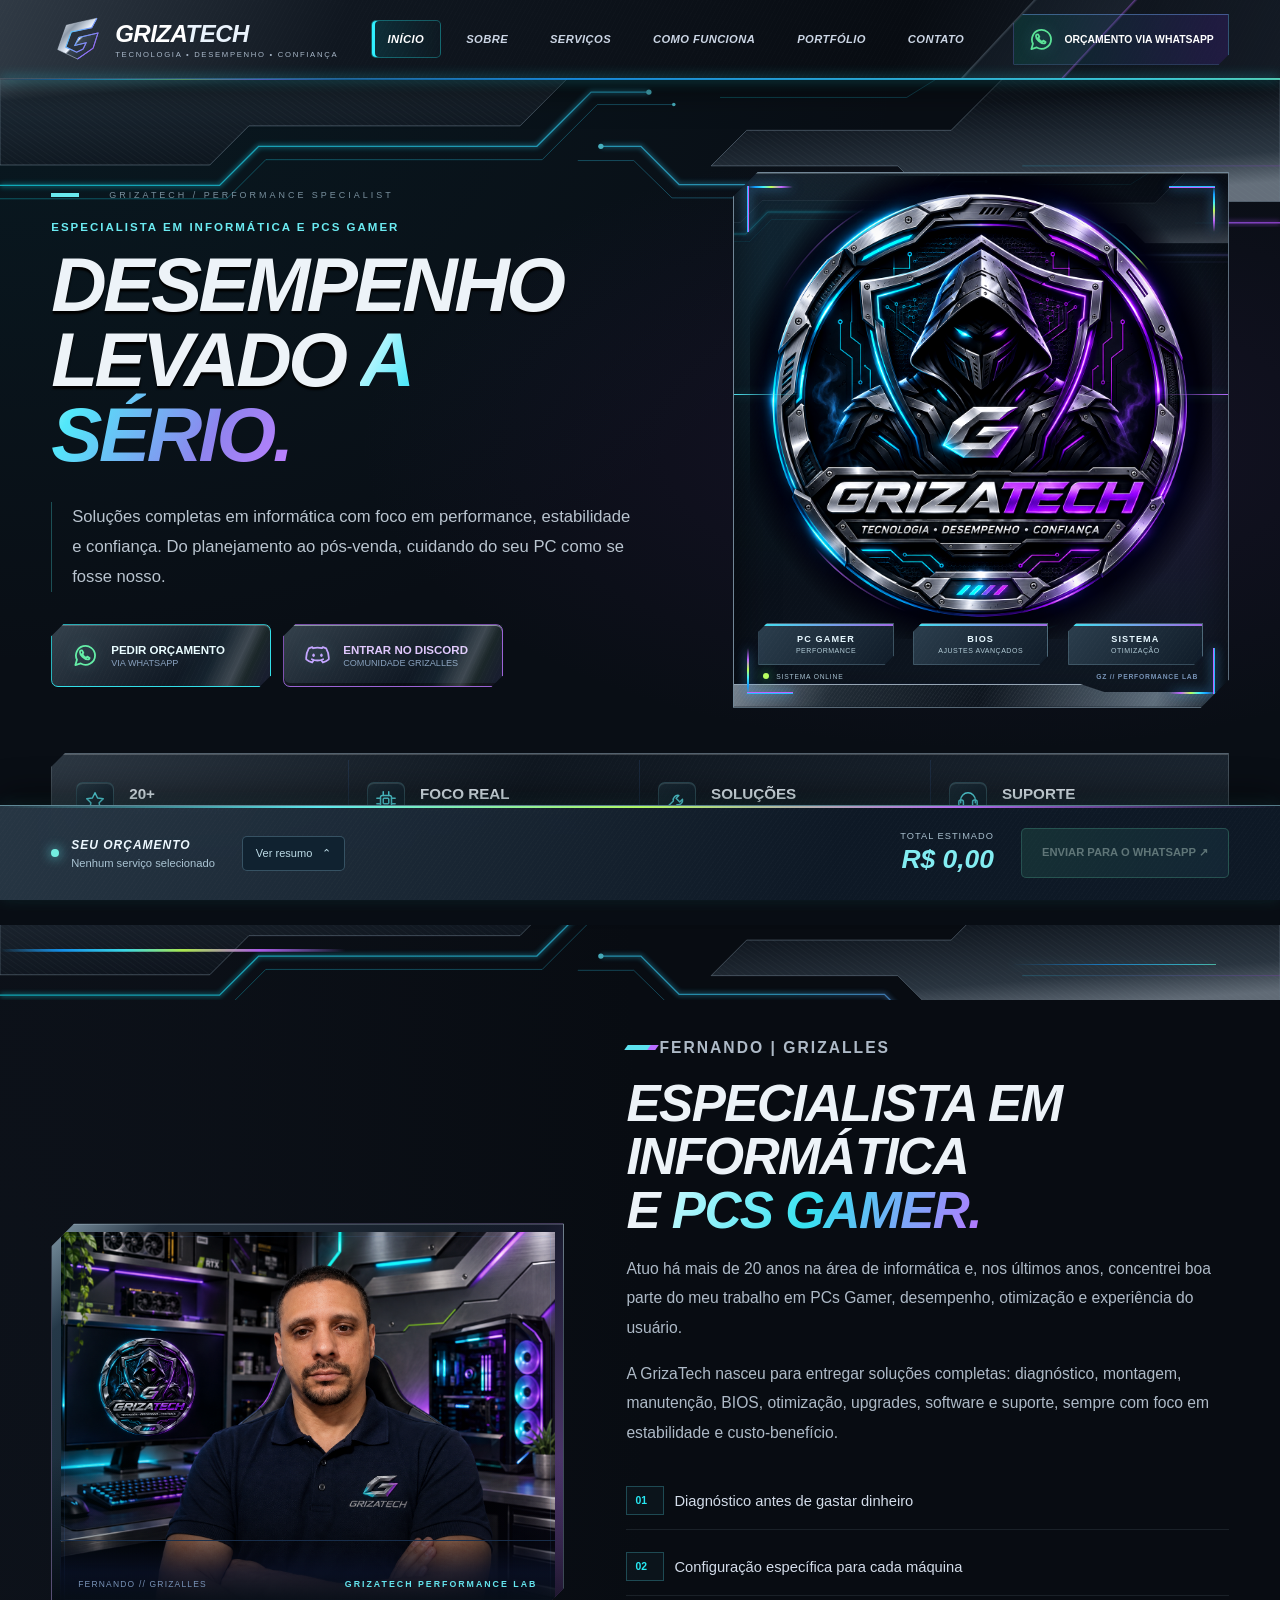
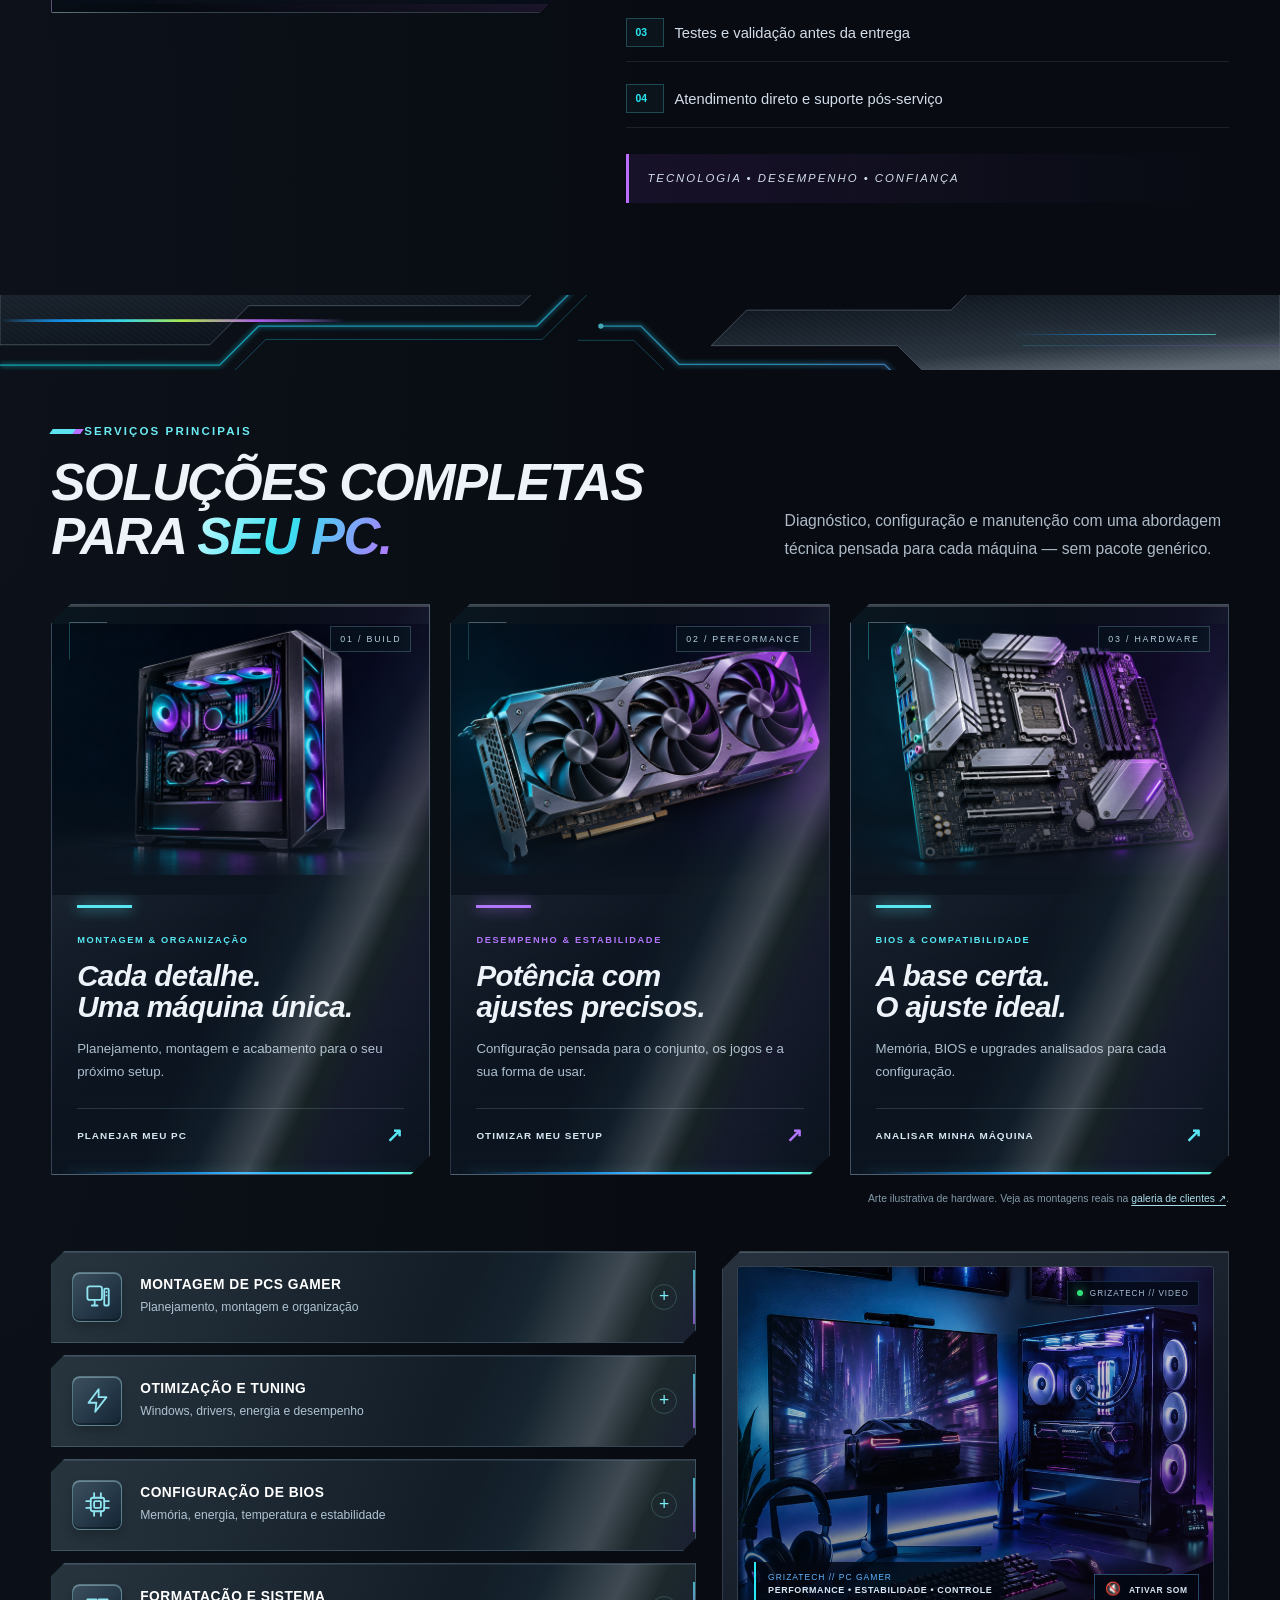
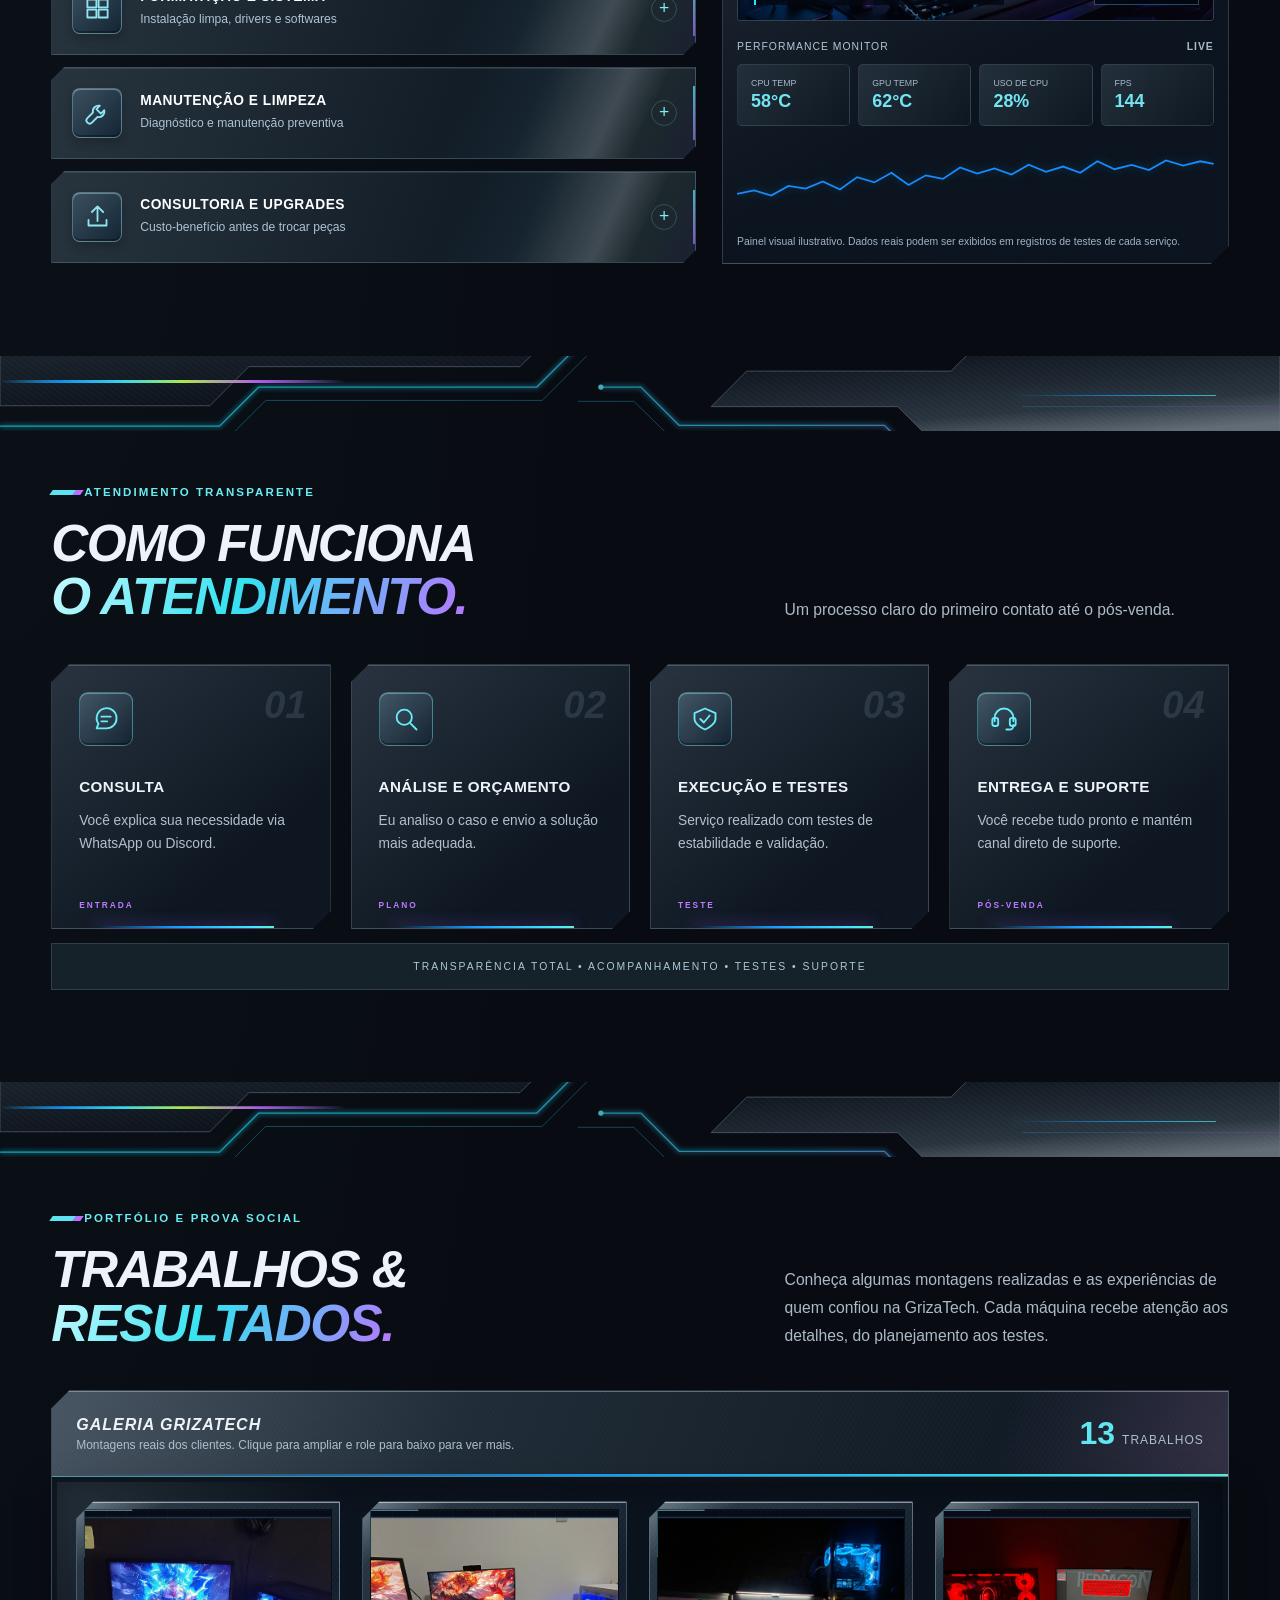
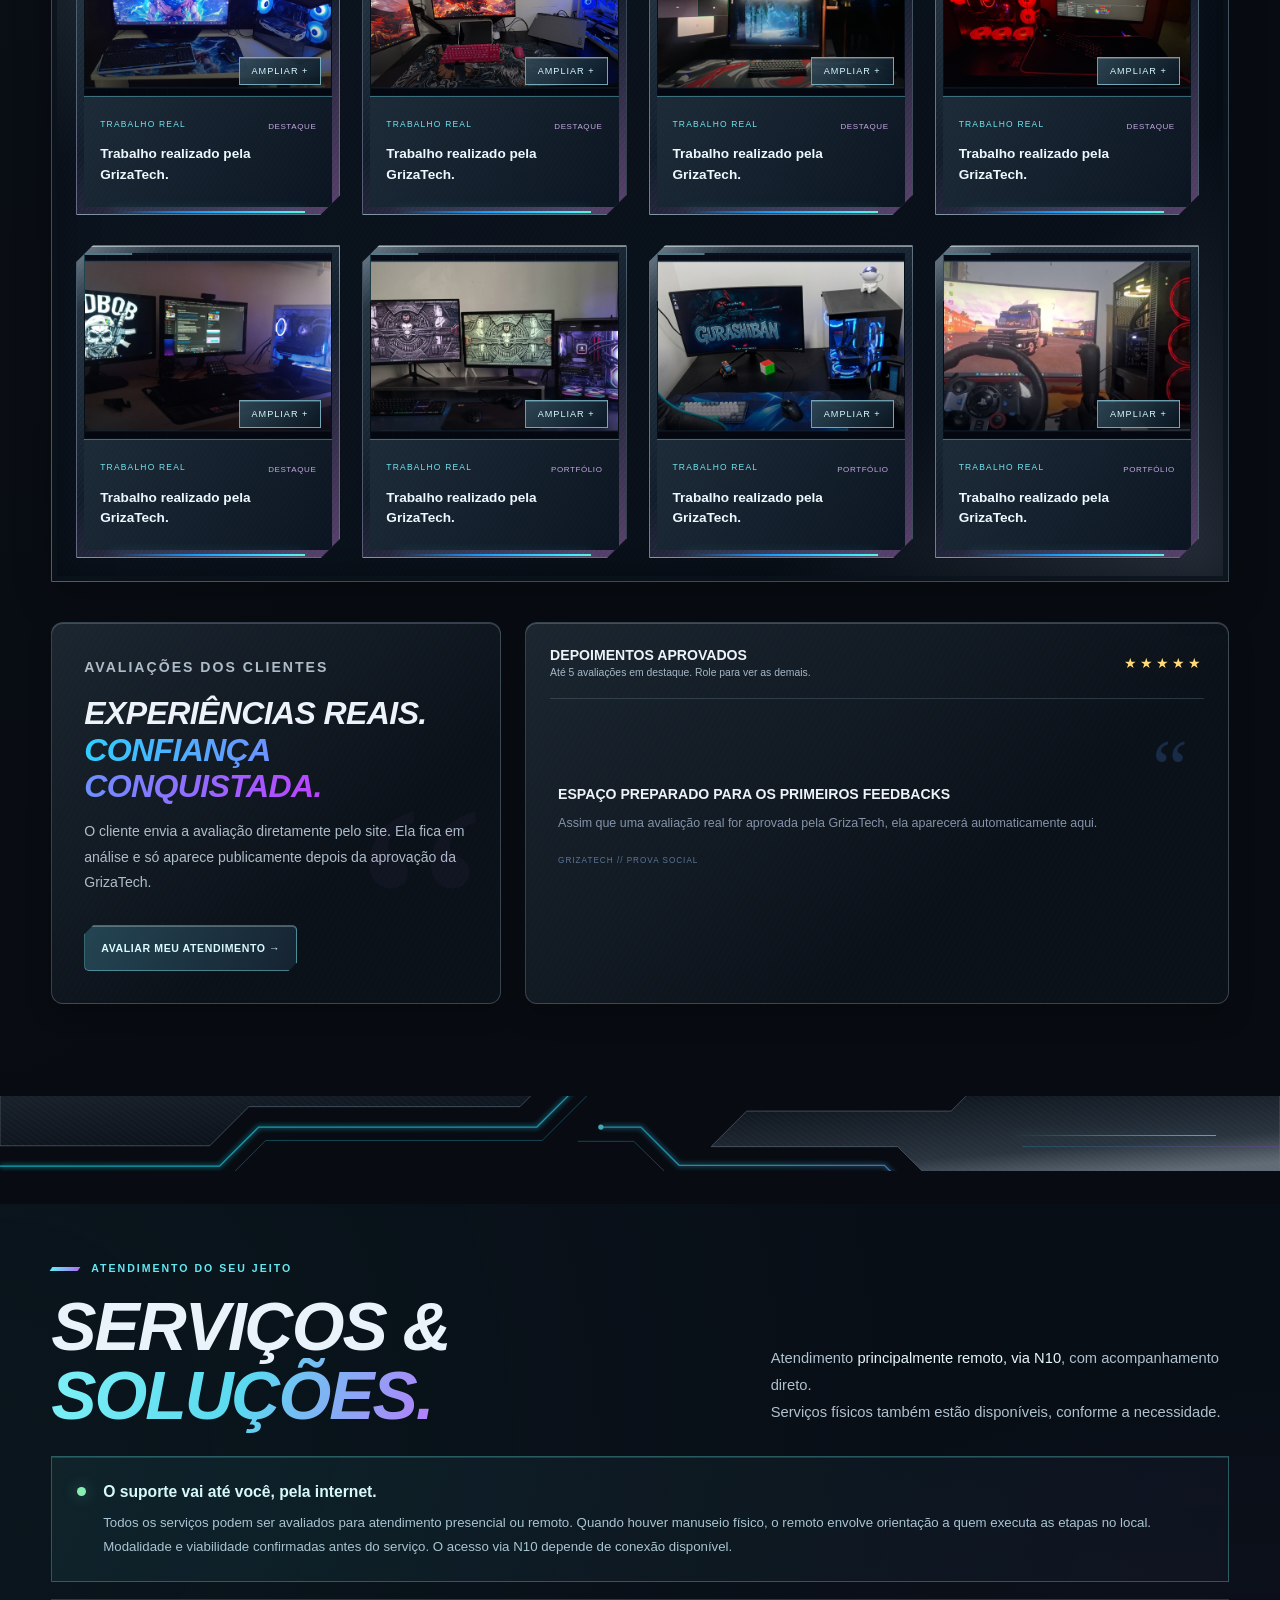
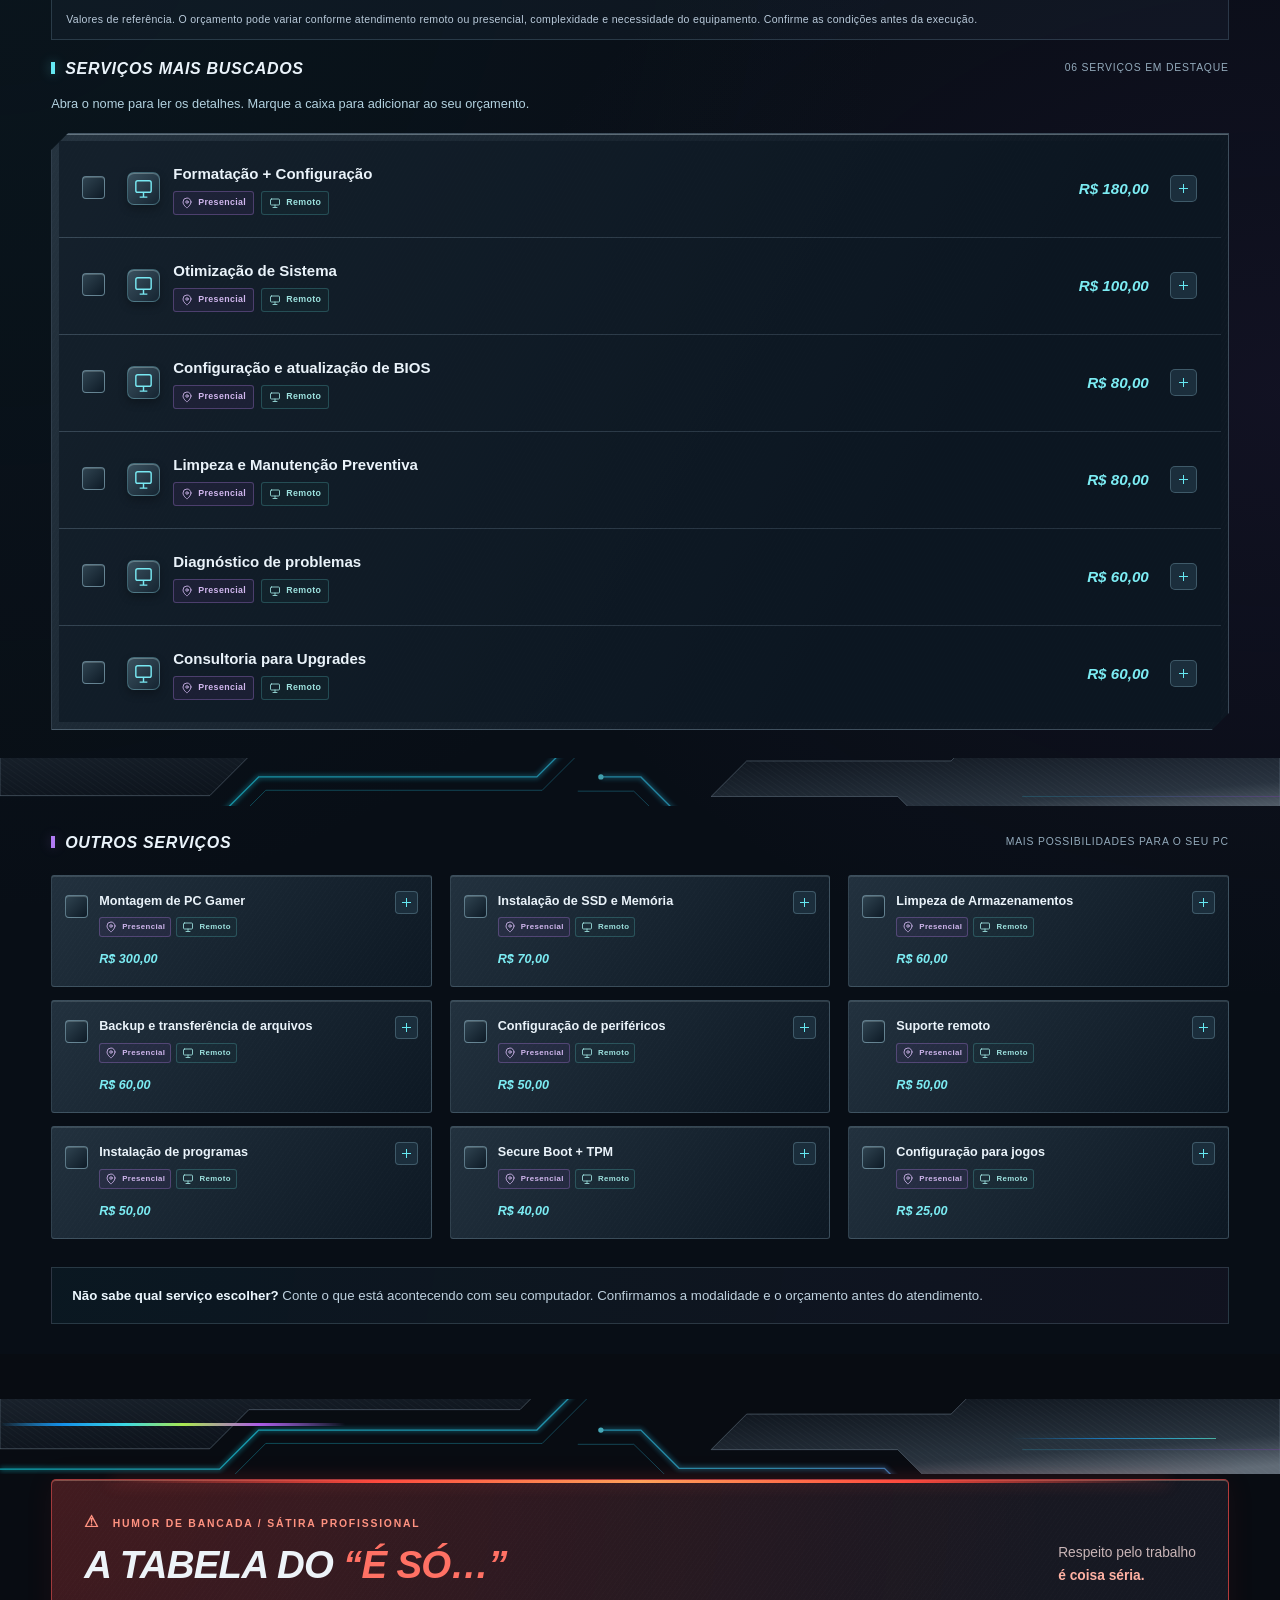
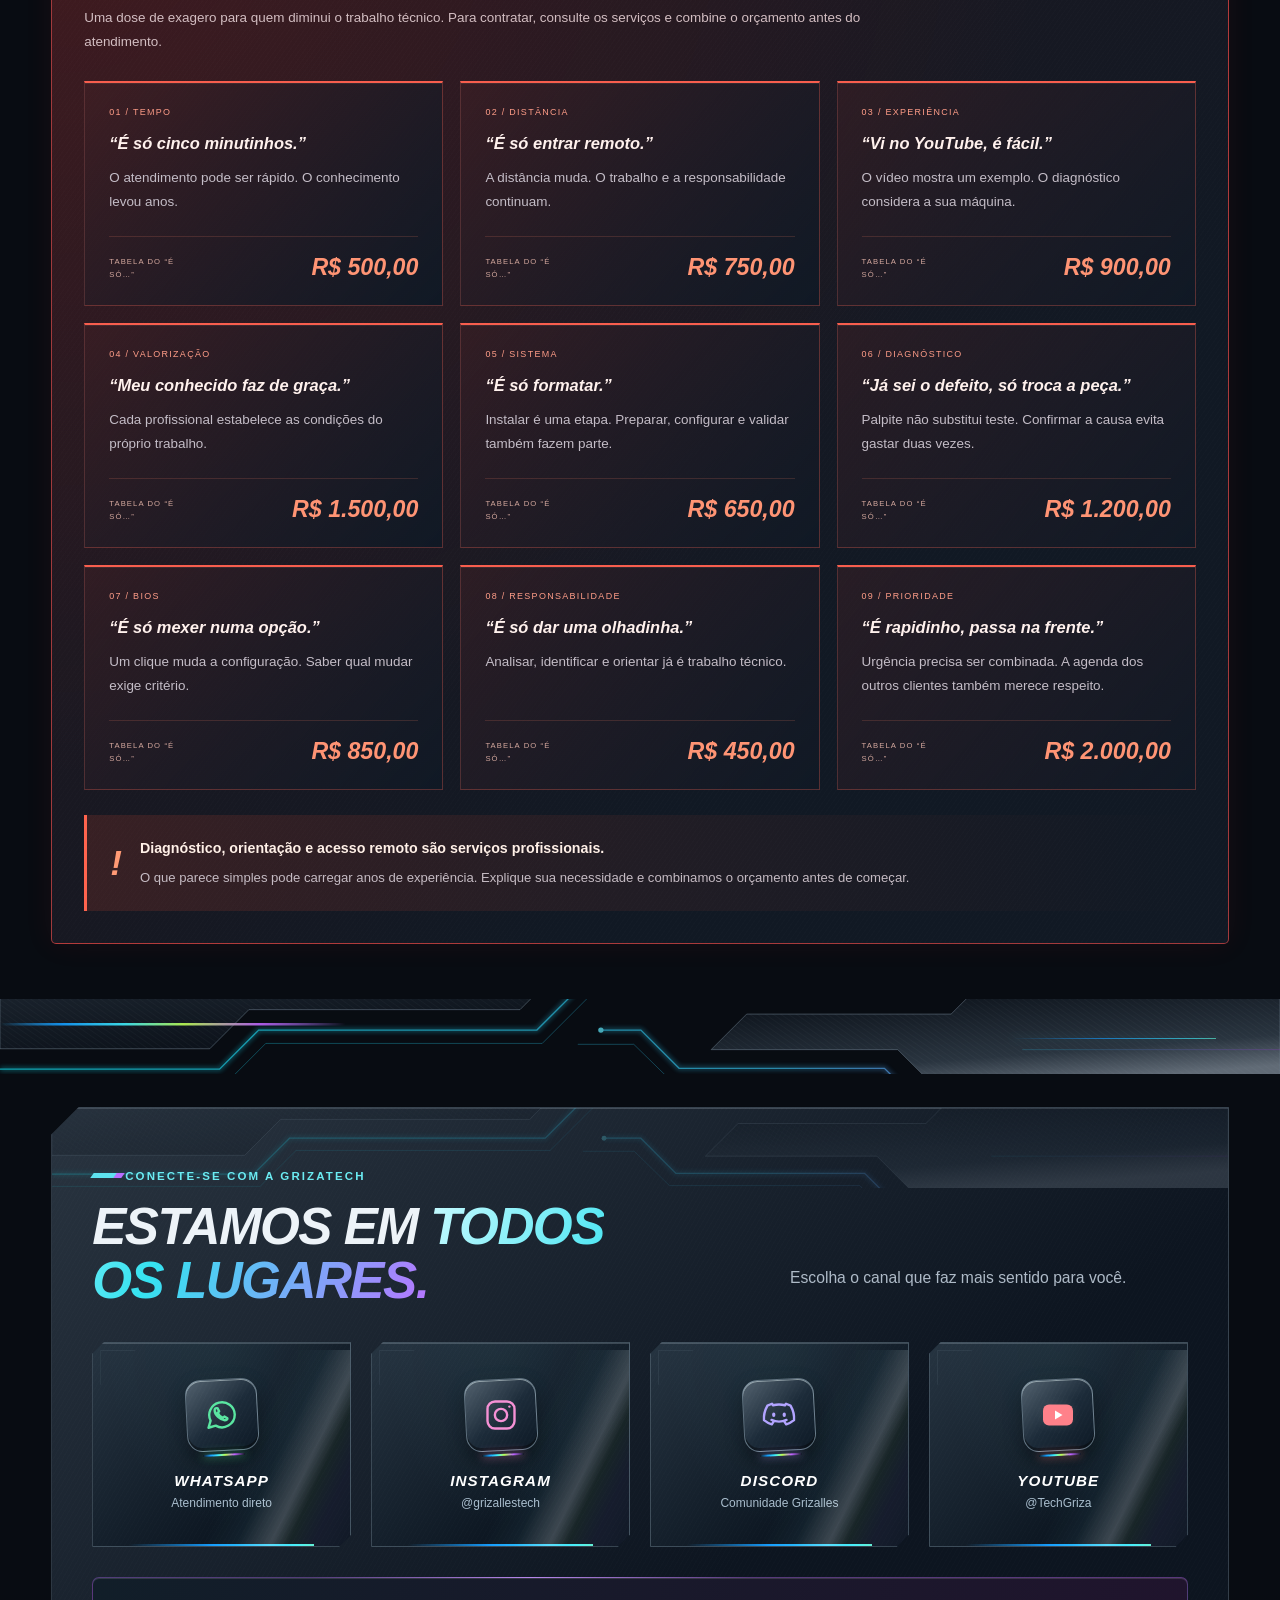
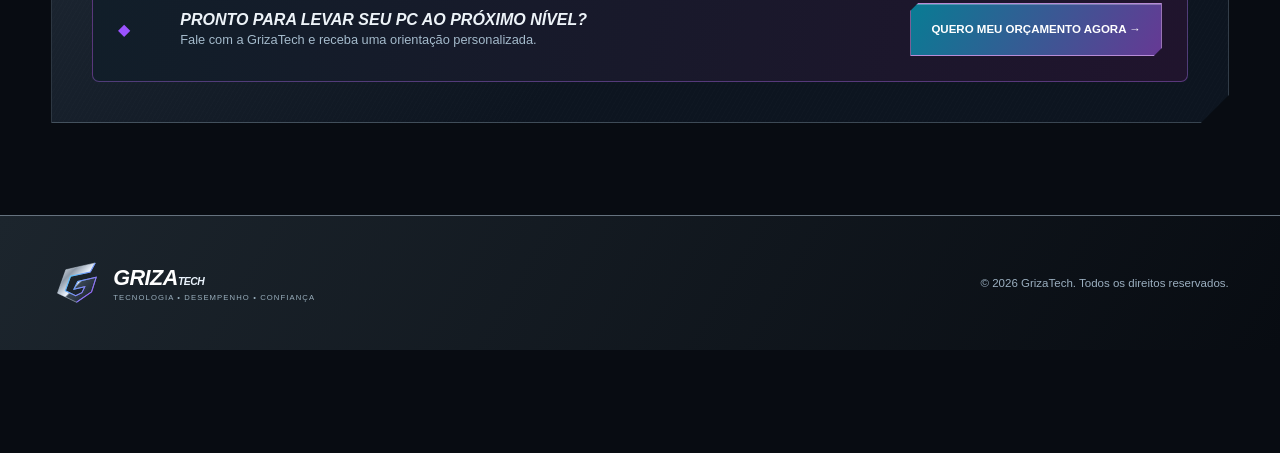
==== commit 0e3b90f1: "Add files via upload" ====
--- a/index.html
+++ b/index.html
@@ -6,8 +6,14 @@
 <meta name="theme-color" content="#02050b">
 <title>GrizaTech | Tecnologia • Desempenho • Confiança</title>
 <meta name="description" content="GrizaTech — assistência, otimização, BIOS, montagem, manutenção e consultoria especializada para PCs Gamer.">
-<link rel="stylesheet" href="style.css"><link rel="stylesheet" href="redesign.css"><link rel="stylesheet" href="polish.css"><link rel="stylesheet" href="energy.css">
-<link rel="stylesheet" href="shop.css"></head>
+<link rel="stylesheet" href="style.css?v=20261109-alerta2"><link rel="stylesheet" href="redesign.css?v=20261109-alerta2"><link rel="stylesheet" href="polish.css?v=20261109-alerta2"><link rel="stylesheet" href="energy.css?v=20261109-alerta2">
+<link rel="stylesheet" href="shop.css?v=20261109-alerta2"><style id="professional-critical">
+/* Humor de bancada: sátira independente dos preços reais e do carrinho. */
+.professional-note{padding:80px 0 55px}.professional-shell{position:relative;padding:32px;border:1px solid #ff504e99;border-radius:5px;background:repeating-linear-gradient(125deg,#ffffff02 0 1px,transparent 1px 4px),radial-gradient(ellipse at 0 0,#ff342923,transparent 60%),linear-gradient(135deg,#25171e,#111924 70%);box-shadow:inset 0 1px #ffbc9e55,0 0 30px #ff292912}.professional-shell:before{content:'';position:absolute;top:0;left:5%;right:5%;height:3px;background:linear-gradient(90deg,transparent,#ff493e,#ffa15a,#ff493e,transparent);box-shadow:0 0 15px #ff4b4566}.professional-heading{display:flex;justify-content:space-between;align-items:end;gap:30px;margin-bottom:18px}.professional-heading .eyebrow{color:#ff9280;letter-spacing:1.8px;font-size:.65rem;margin-bottom:12px}.professional-heading .eyebrow span{font-size:1rem;margin-right:8px}.professional-heading h2{margin:0;font-style:italic;font-size:clamp(1.7rem,3vw,2.7rem);letter-spacing:-.7px;line-height:1.15}.professional-heading h2 span{color:#ff7164;background:none;-webkit-text-fill-color:initial}.professional-heading>p{font-size:.86rem;color:#c9b5b7;line-height:1.65;margin:0}.professional-heading>p strong{color:#ffb2a4}.professional-context{color:#d3bec2;line-height:1.8;font-size:.84rem;max-width:840px;margin:0 0 27px}.professional-grid{display:grid;grid-template-columns:repeat(3,minmax(0,1fr));gap:17px}.professional-card{position:relative;display:flex;flex-direction:column;padding:24px;background:linear-gradient(135deg,#44212670,#101925);border:1px solid #df62564d;border-top:2px solid #f85e4e;box-shadow:inset 0 1px #ffcab014}.professional-number{color:#ff9d88;letter-spacing:1.3px;font-size:.56rem}.professional-card h3{color:#fff1ed;font-style:italic;font-size:1.03rem;line-height:1.5;margin:14px 0 10px}.professional-card p{font-size:.84rem;color:#c4bdc7;line-height:1.8;margin:0 0 22px}.professional-fee{margin-top:auto;display:flex;align-items:end;justify-content:space-between;gap:12px;padding-top:17px;border-top:1px solid #ee78612e}.professional-fee>span{font-size:.48rem;letter-spacing:1.1px;color:#d4a89e;max-width:90px;line-height:1.7}.professional-fee strong{color:#ff9474;font-size:1.45rem;font-style:italic;white-space:nowrap}.professional-message{display:flex;gap:18px;align-items:center;margin-top:25px;padding:21px 23px;border-left:3px solid #ff644e;background:linear-gradient(90deg,#ed4d3026,transparent)}.professional-mark{font-size:2.2rem;line-height:1;color:#ff9a75;font-style:italic;font-weight:900}.professional-message p{margin:0;line-height:1.8}.professional-message strong{display:block;font-size:.89rem;color:#fff0e7}.professional-message p>span{display:block;color:#c5bbc3;font-size:.82rem;margin-top:4px}
+@media(max-width:1000px) and (min-width:761px){.professional-grid{grid-template-columns:repeat(2,minmax(0,1fr))}}
+@media(max-width:760px){.professional-note{padding:65px 0 45px}.professional-shell{padding:23px 18px}.professional-heading{display:block}.professional-heading>p{margin-top:15px;font-size:.8rem}.professional-heading>p br{display:none}.professional-heading>p strong{margin-left:3px}.professional-heading .eyebrow{font-size:.54rem;line-height:1.8}.professional-grid{grid-template-columns:1fr;gap:14px}.professional-card{padding:20px}.professional-card h3{font-size:.98rem}.professional-card p{font-size:.82rem}.professional-message{padding:17px 14px;gap:12px}.professional-message strong{font-size:.8rem}.professional-message p>span{font-size:.76rem}.professional-mark{font-size:1.7rem}}
+
+</style></head>
 <body>
 <div class="grid-bg"></div>
 <div class="top-glow"></div>
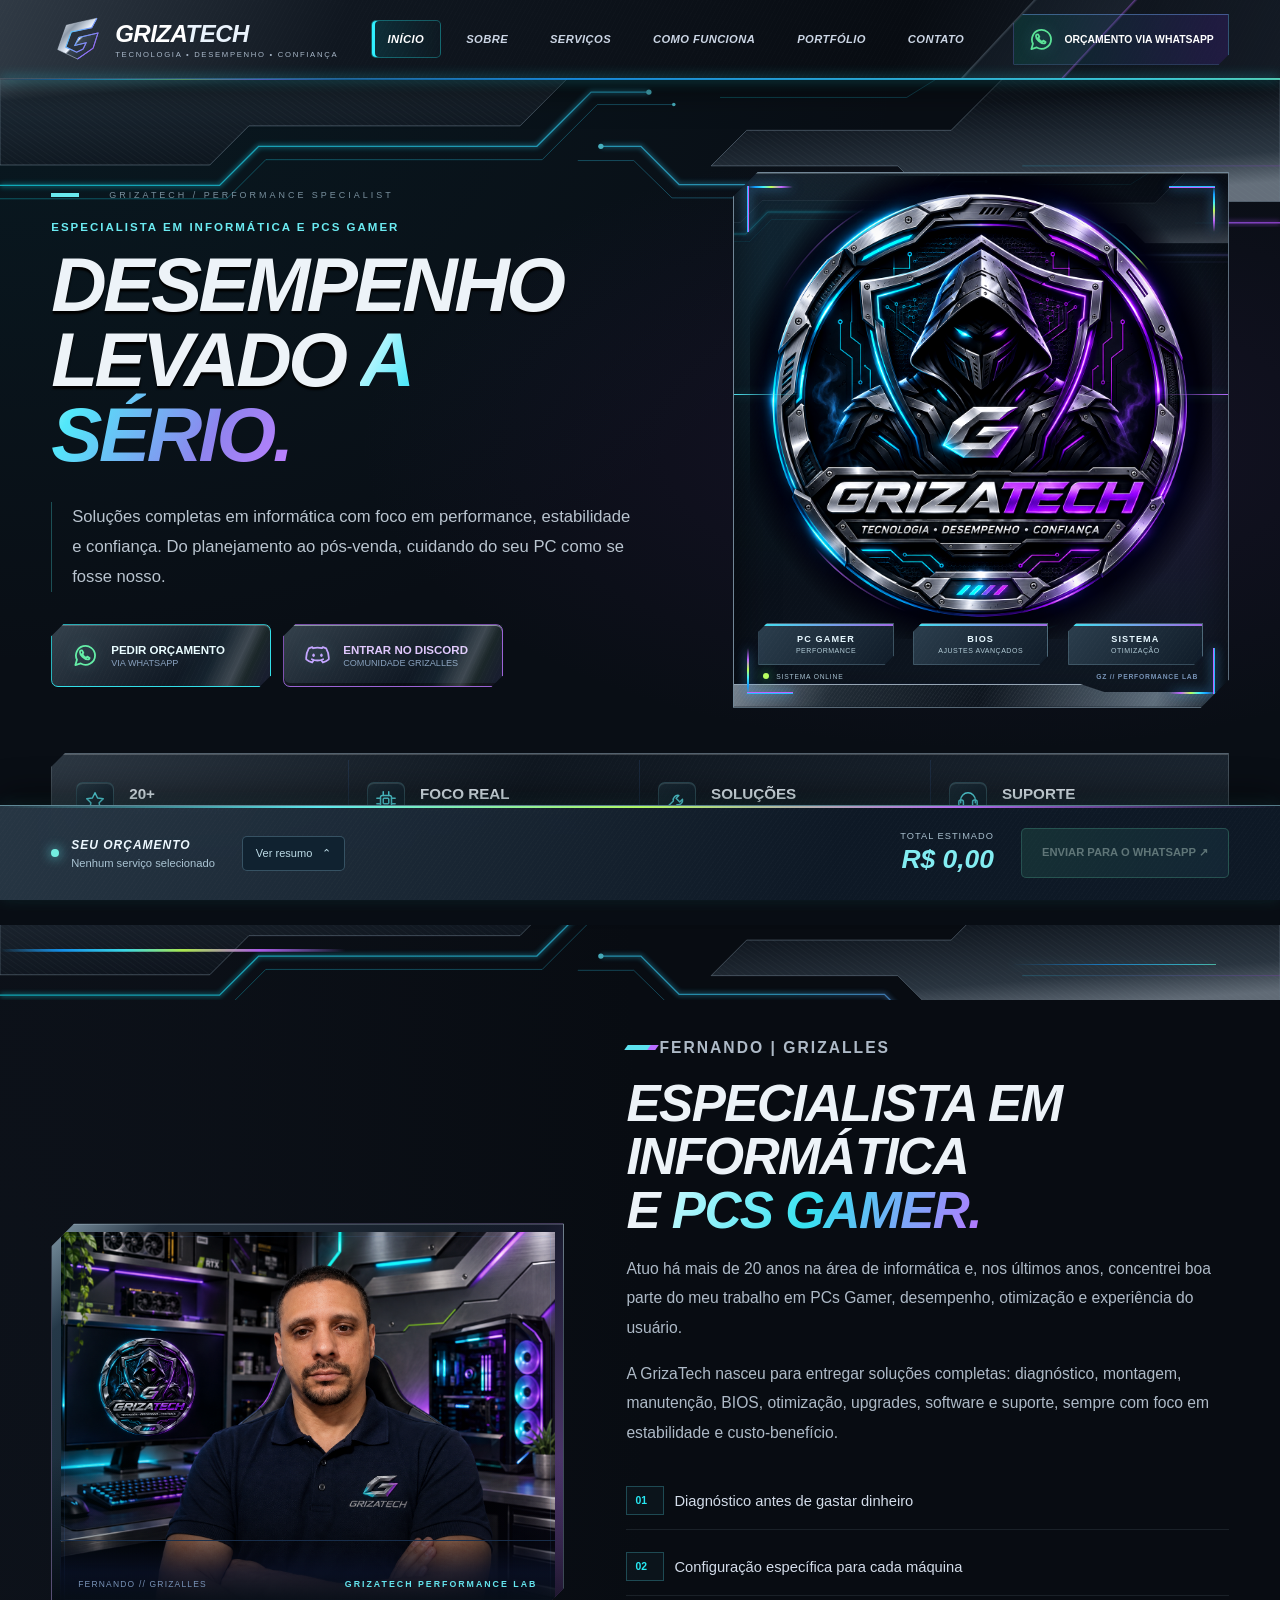
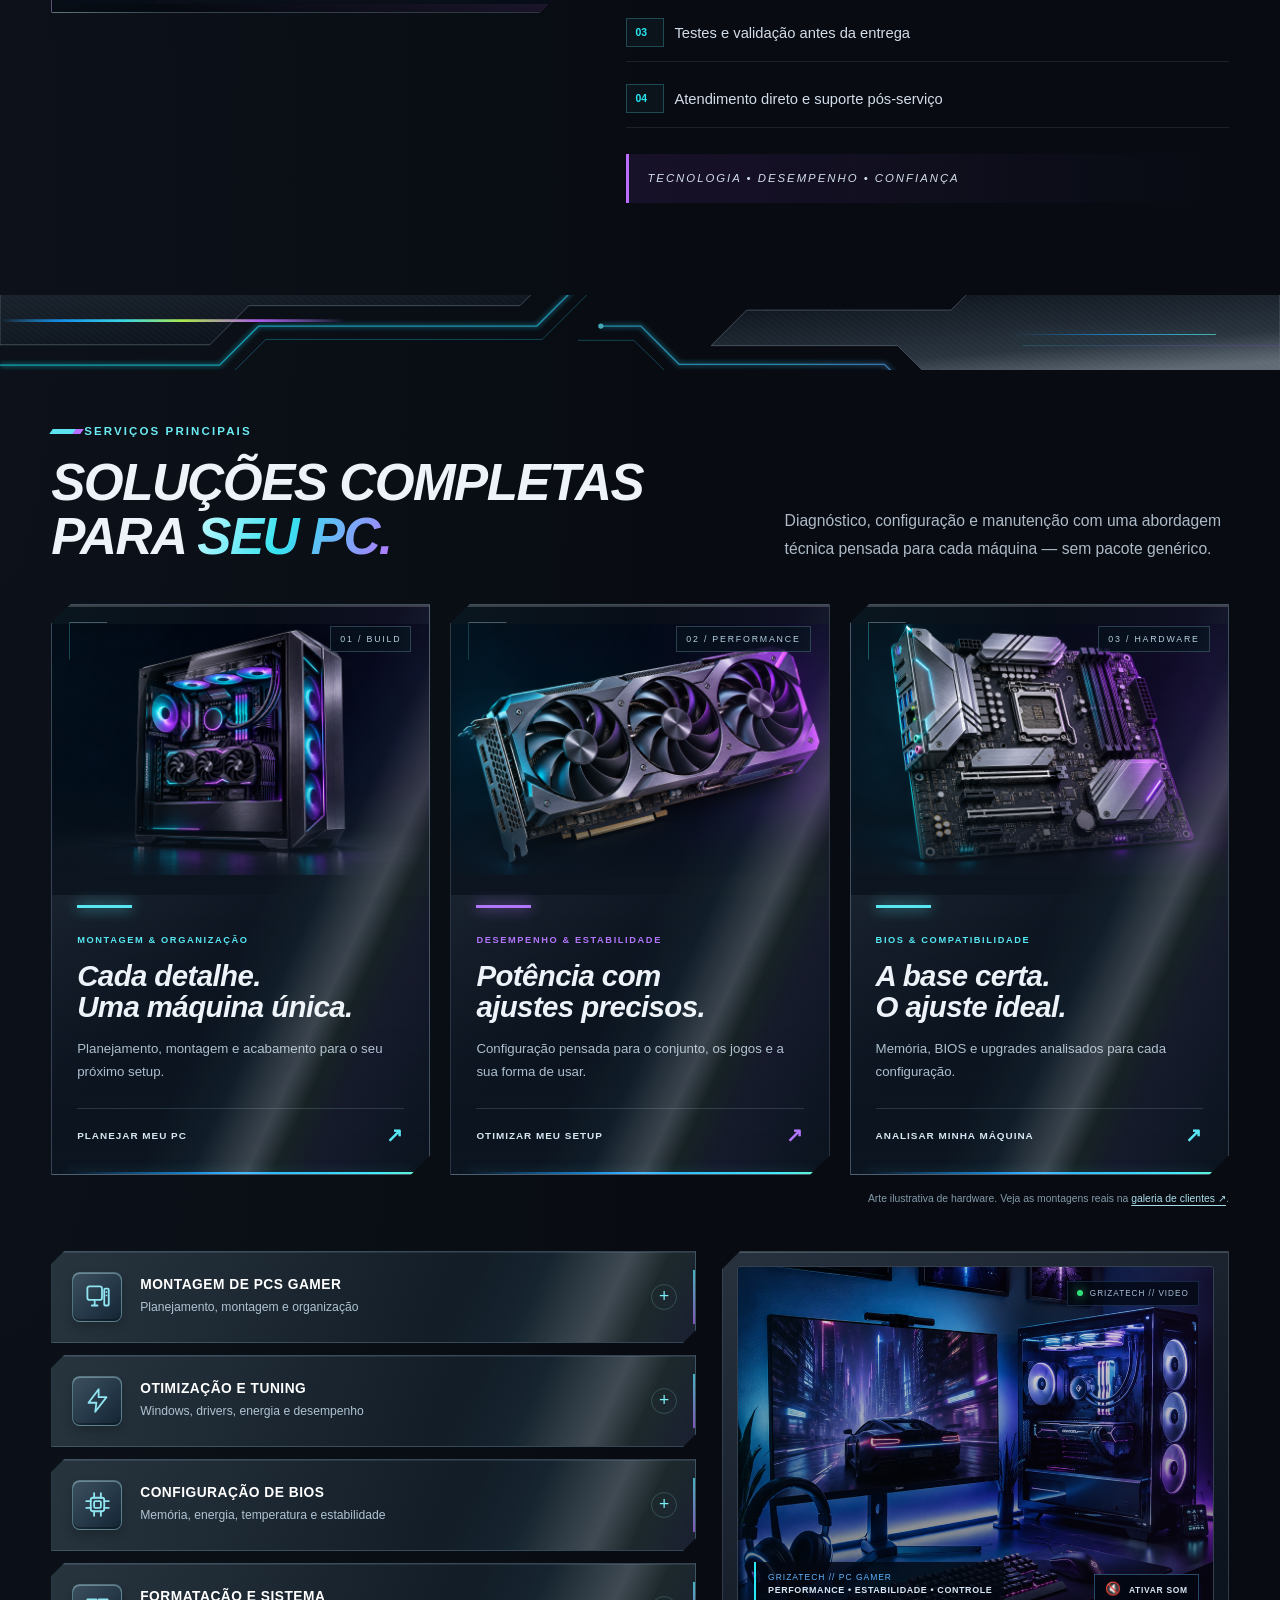
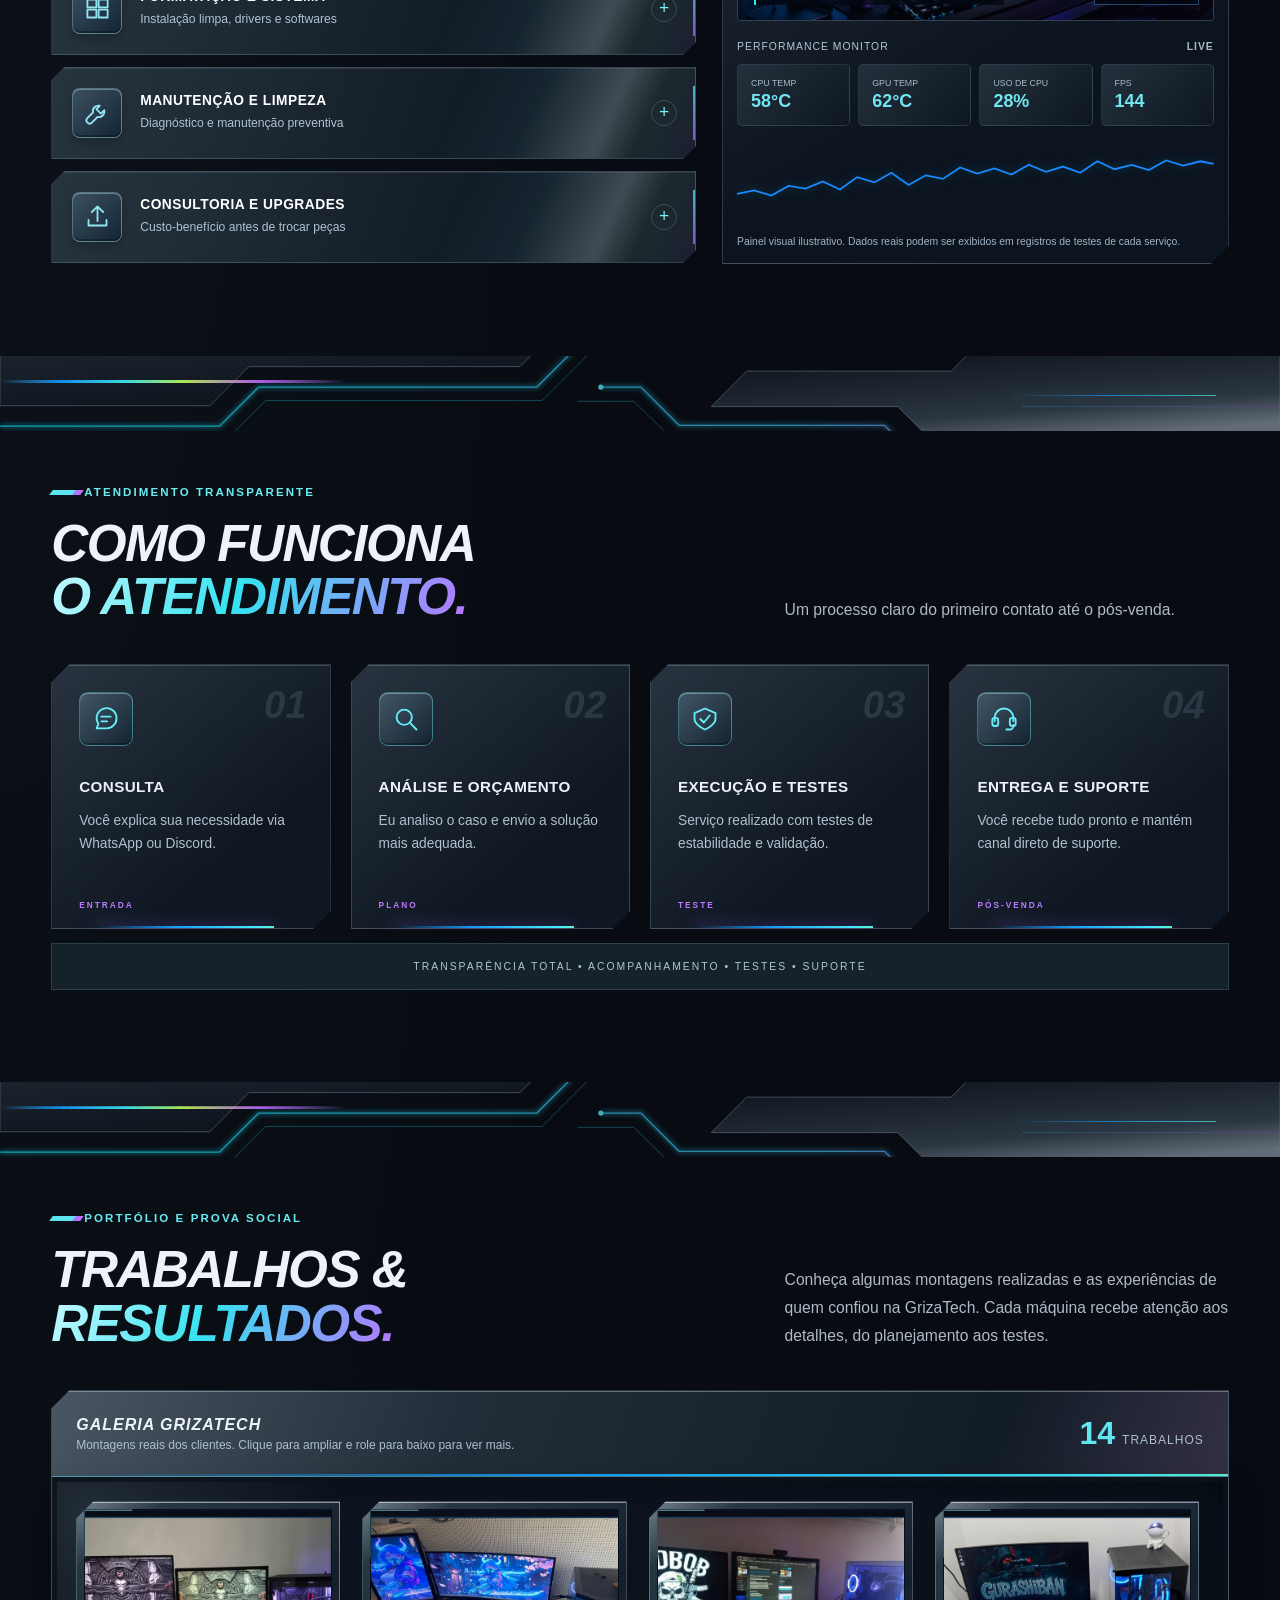
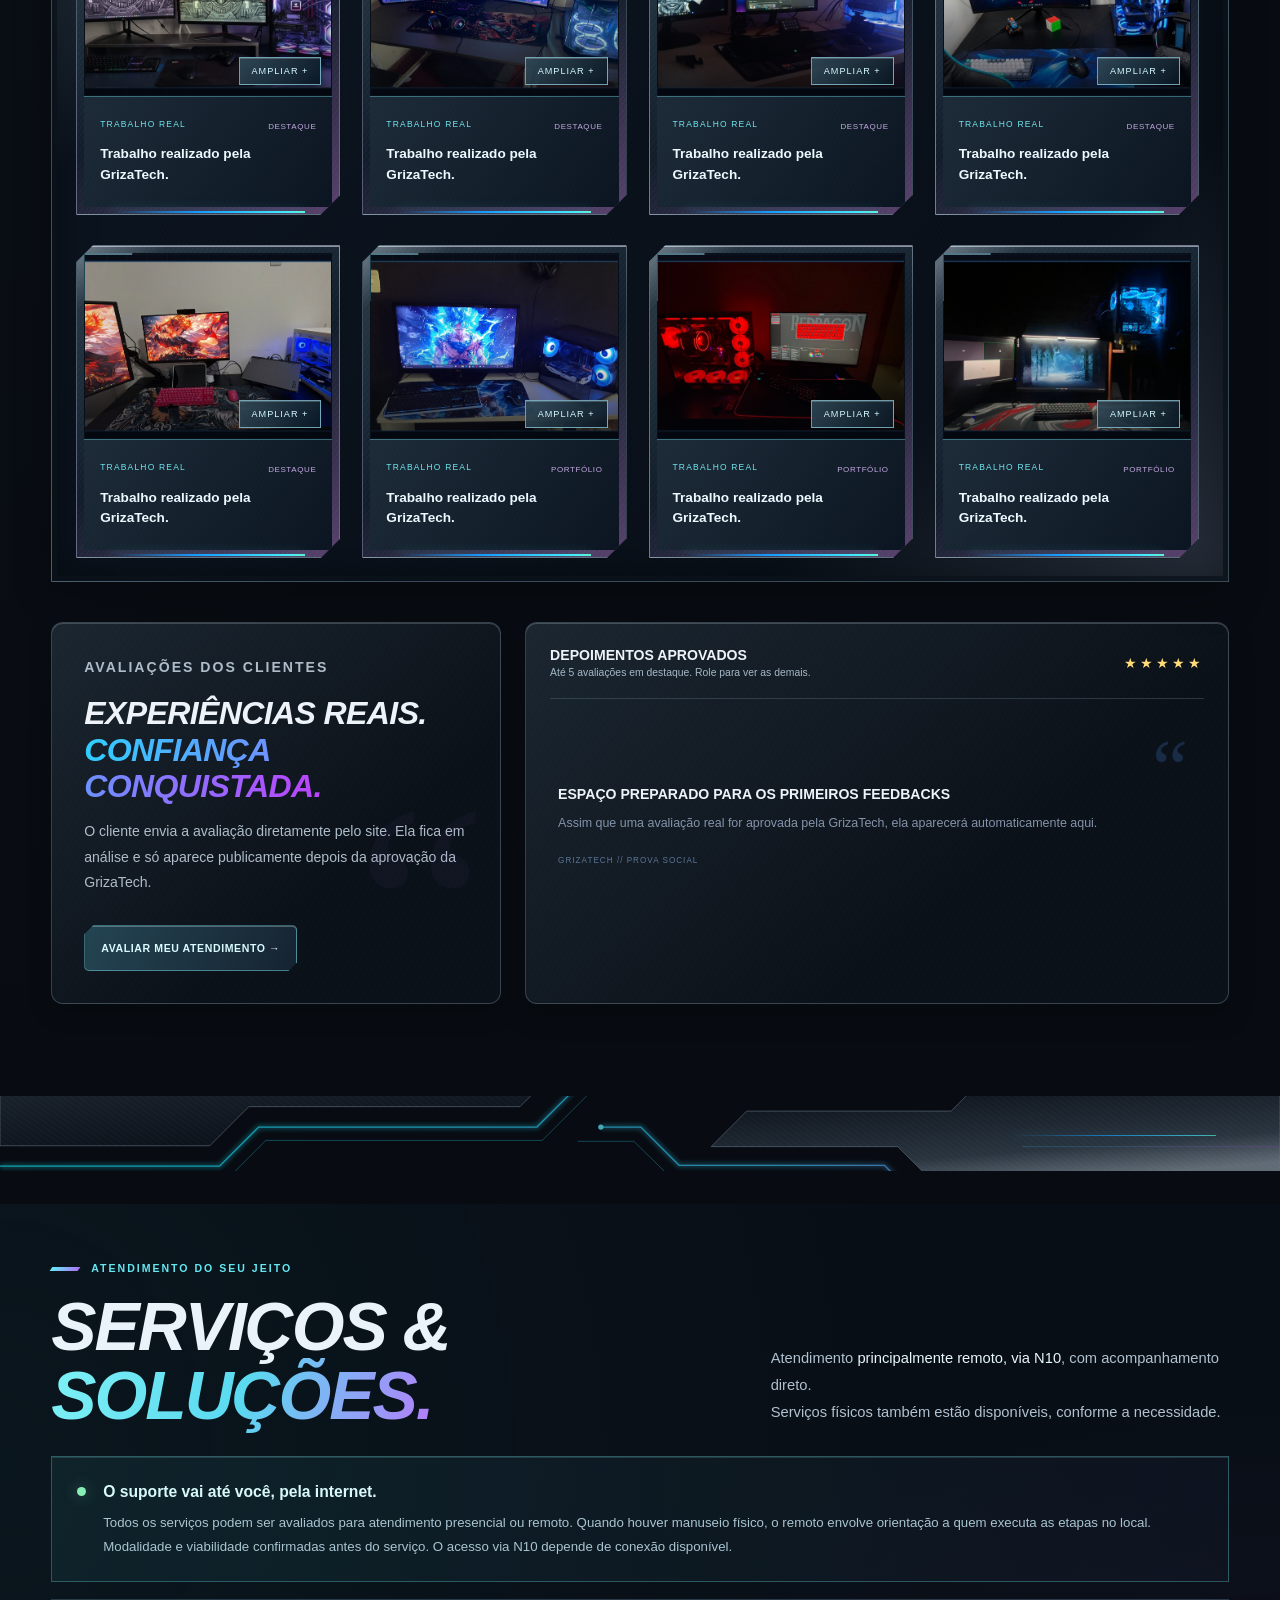
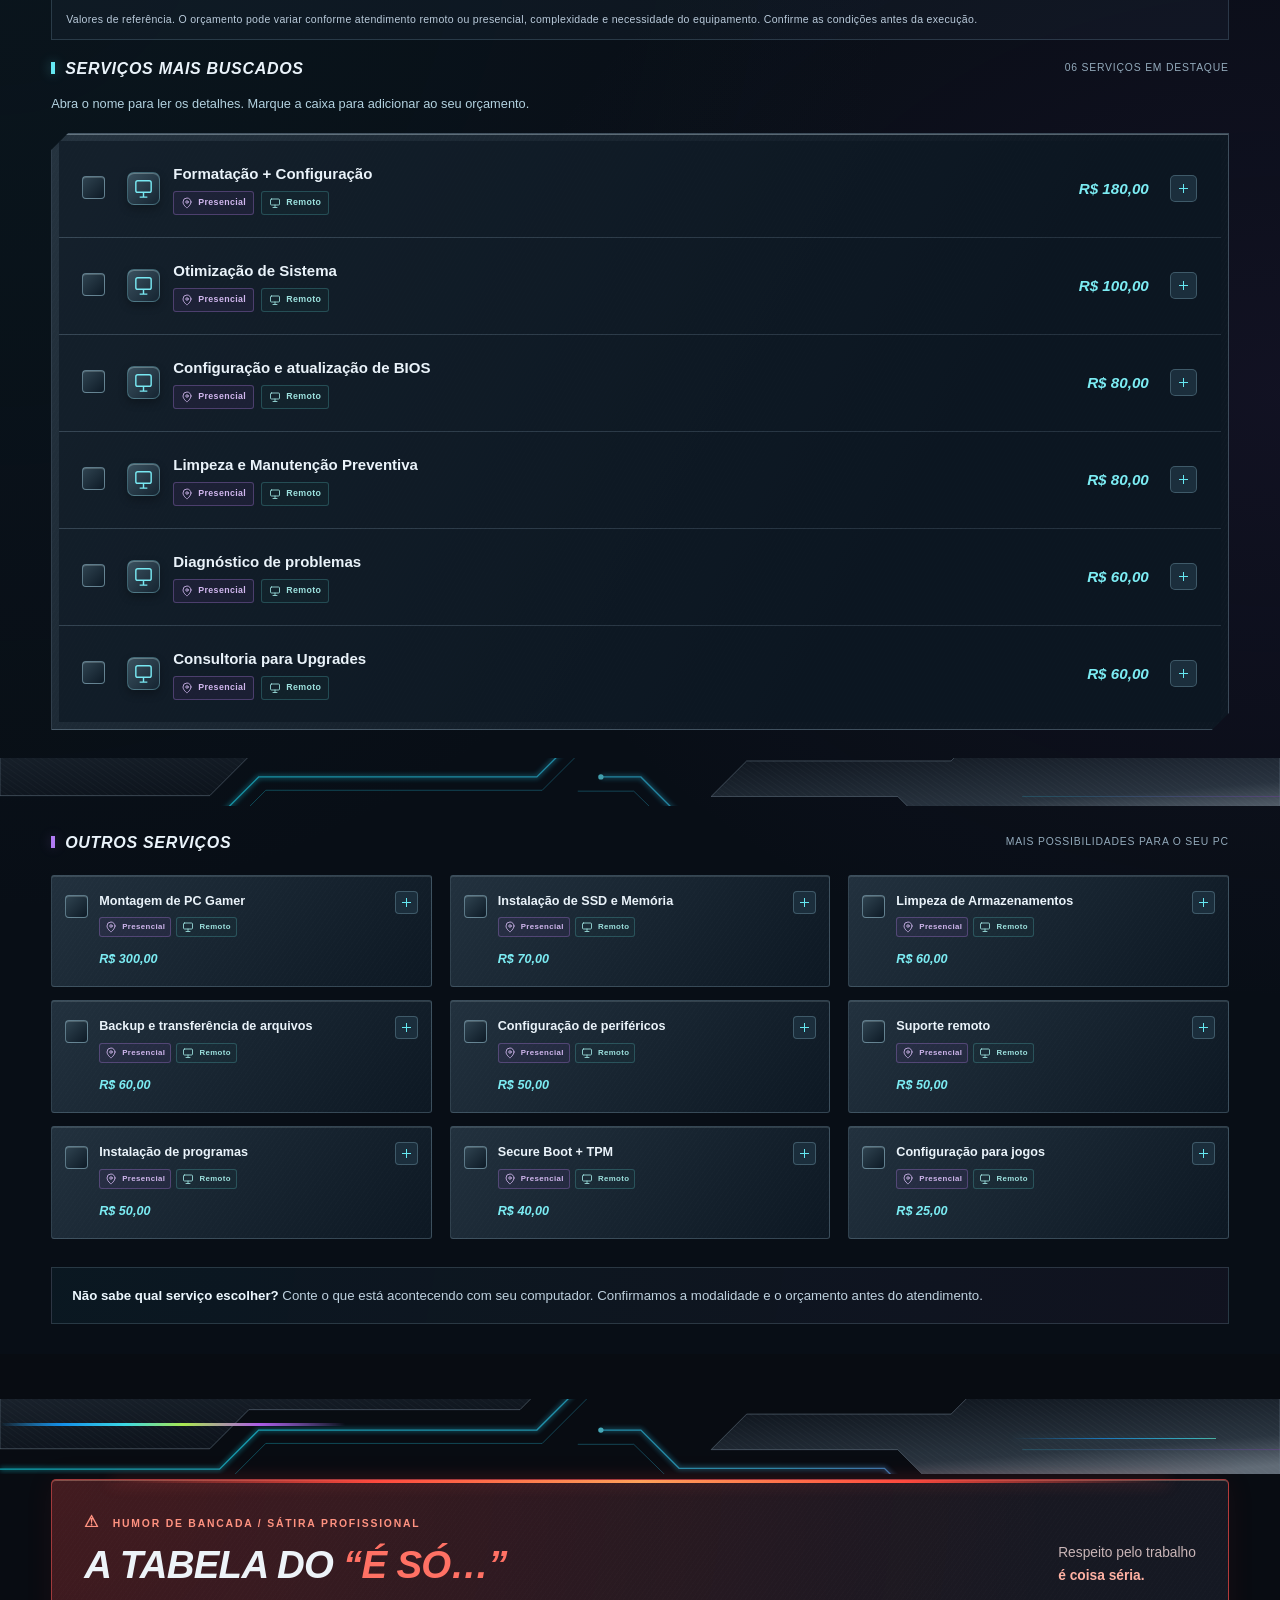
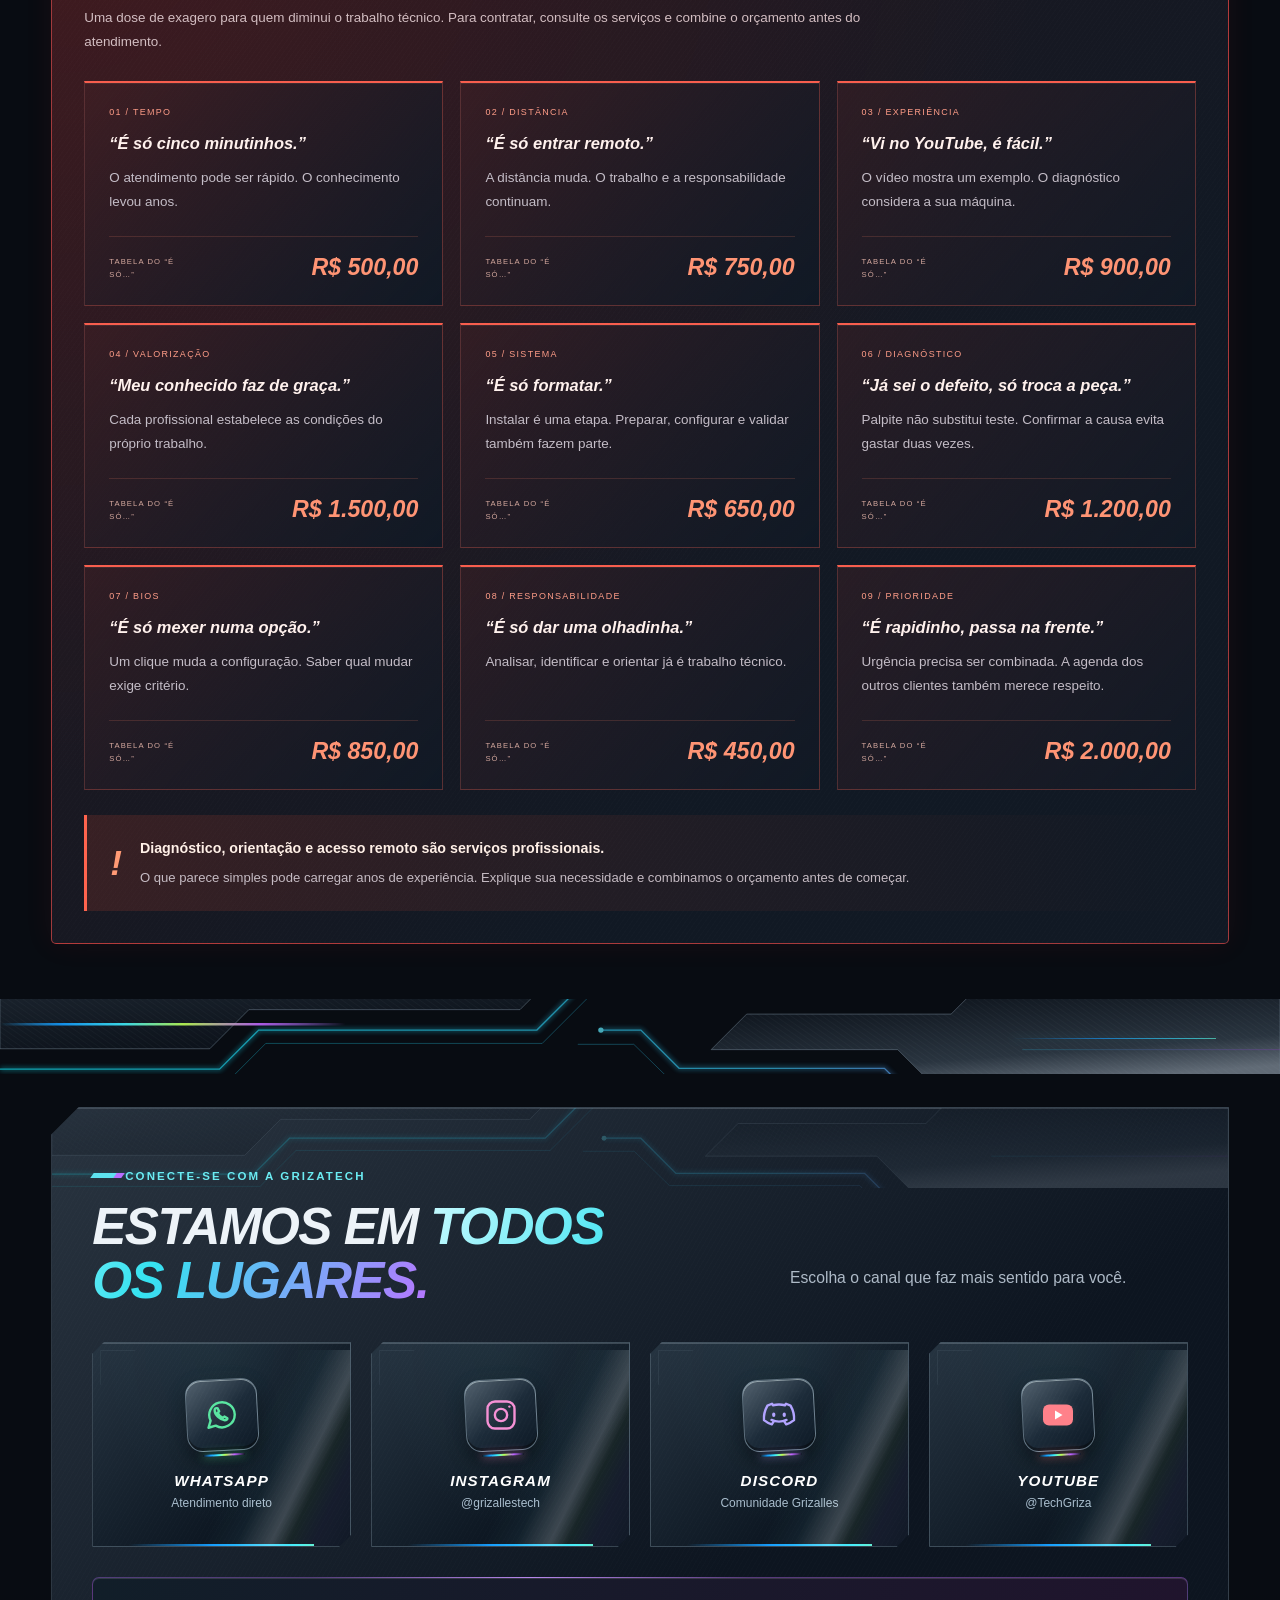
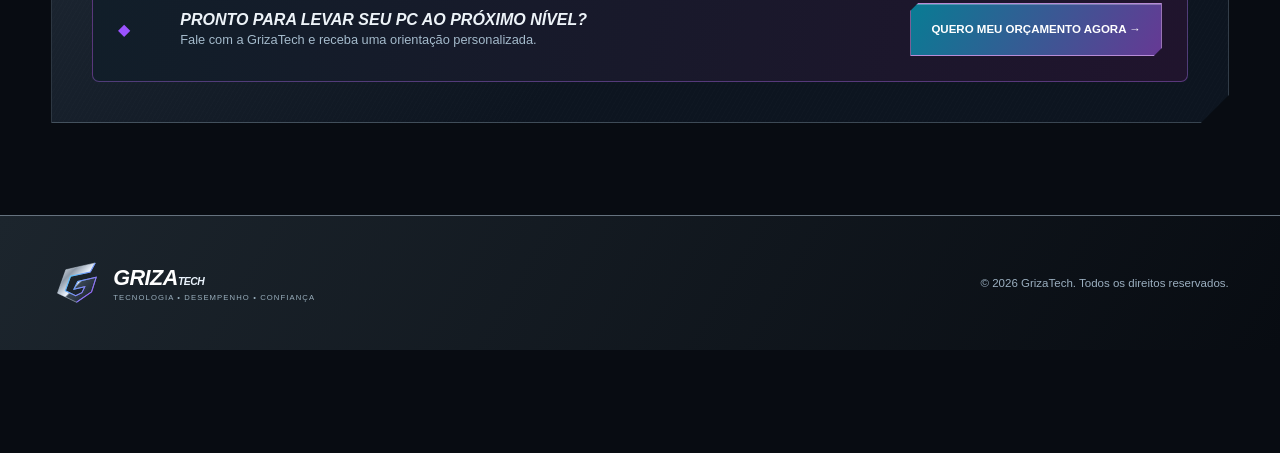
==== commit f7f0f627: "Adiciona painel administrativo e nomes na galeria" ====
--- a/index.html
+++ b/index.html
@@ -13,7 +13,7 @@
 @media(max-width:1000px) and (min-width:761px){.professional-grid{grid-template-columns:repeat(2,minmax(0,1fr))}}
 @media(max-width:760px){.professional-note{padding:65px 0 45px}.professional-shell{padding:23px 18px}.professional-heading{display:block}.professional-heading>p{margin-top:15px;font-size:.8rem}.professional-heading>p br{display:none}.professional-heading>p strong{margin-left:3px}.professional-heading .eyebrow{font-size:.54rem;line-height:1.8}.professional-grid{grid-template-columns:1fr;gap:14px}.professional-card{padding:20px}.professional-card h3{font-size:.98rem}.professional-card p{font-size:.82rem}.professional-message{padding:17px 14px;gap:12px}.professional-message strong{font-size:.8rem}.professional-message p>span{font-size:.76rem}.professional-mark{font-size:1.7rem}}
 
-</style></head>
+</style><style>.gallery-copy strong.gallery-owner-name{font-family:'Arial Narrow',Arial,sans-serif;font-style:italic;font-size:1.2rem;line-height:1.35;color:#b6f6ff;border-left:2px solid #ad71f4;padding-left:10px;overflow-wrap:anywhere;display:block}</style></head>
 <body>
 <div class="grid-bg"></div>
 <div class="top-glow"></div>
@@ -508,7 +508,7 @@
   </div>
 </footer>
 
-<script src="portfolio.js?v=15"></script>
+<script src="portfolio.js?v=20261110"></script>
 <script src="script.js"></script>
 <script type="module" src="firebase-feedback.js"></script>
 <aside class="quote-cart" aria-label="Resumo dos serviços selecionados"><div class="quote-top"><div class="quote-title"><span class="quote-light"></span><div><strong>SEU ORÇAMENTO</strong><small id="quoteCount">Nenhum serviço selecionado</small></div></div><button type="button" id="quoteExpand" aria-expanded="false" aria-controls="quotePanel">Ver resumo <span>⌃</span></button><div class="quote-total"><small>TOTAL ESTIMADO</small><strong id="quoteTotal" aria-live="polite">R$ 0,00</strong></div><a id="quoteWhatsApp" aria-disabled="true" target="_blank" rel="noopener">ENVIAR PARA O WHATSAPP ↗</a></div><div class="quote-panel" id="quotePanel" hidden><p class="quote-empty">Marque os serviços que deseja para montar seu orçamento.</p><ul id="quoteItems"></ul><div class="quote-notice">Valores de referência. O orçamento pode variar conforme atendimento remoto ou presencial, complexidade e necessidade do equipamento. Confirme as condições antes da execução. Abrir o WhatsApp não envia a mensagem automaticamente.</div></div></aside><script src="shop.js"></script></body>
@@ -520,3 +520,4 @@
 
 
 
+
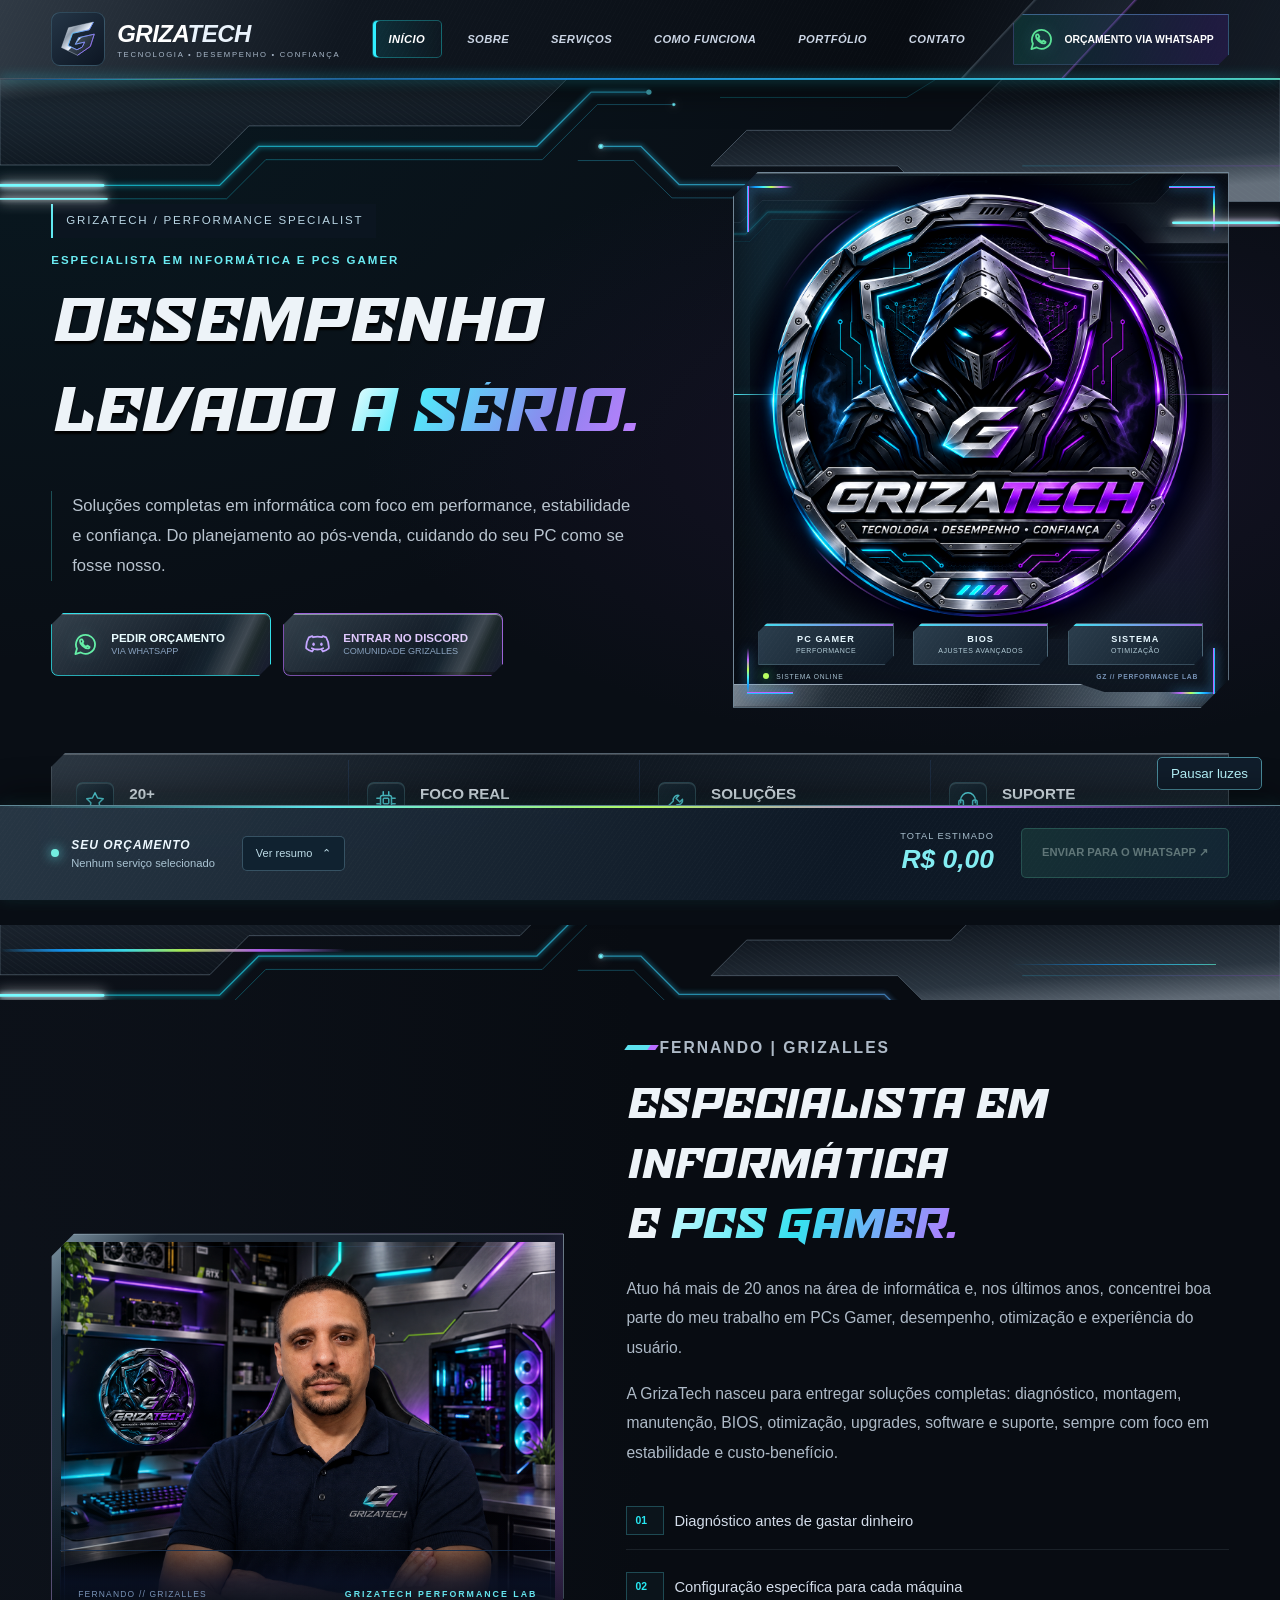
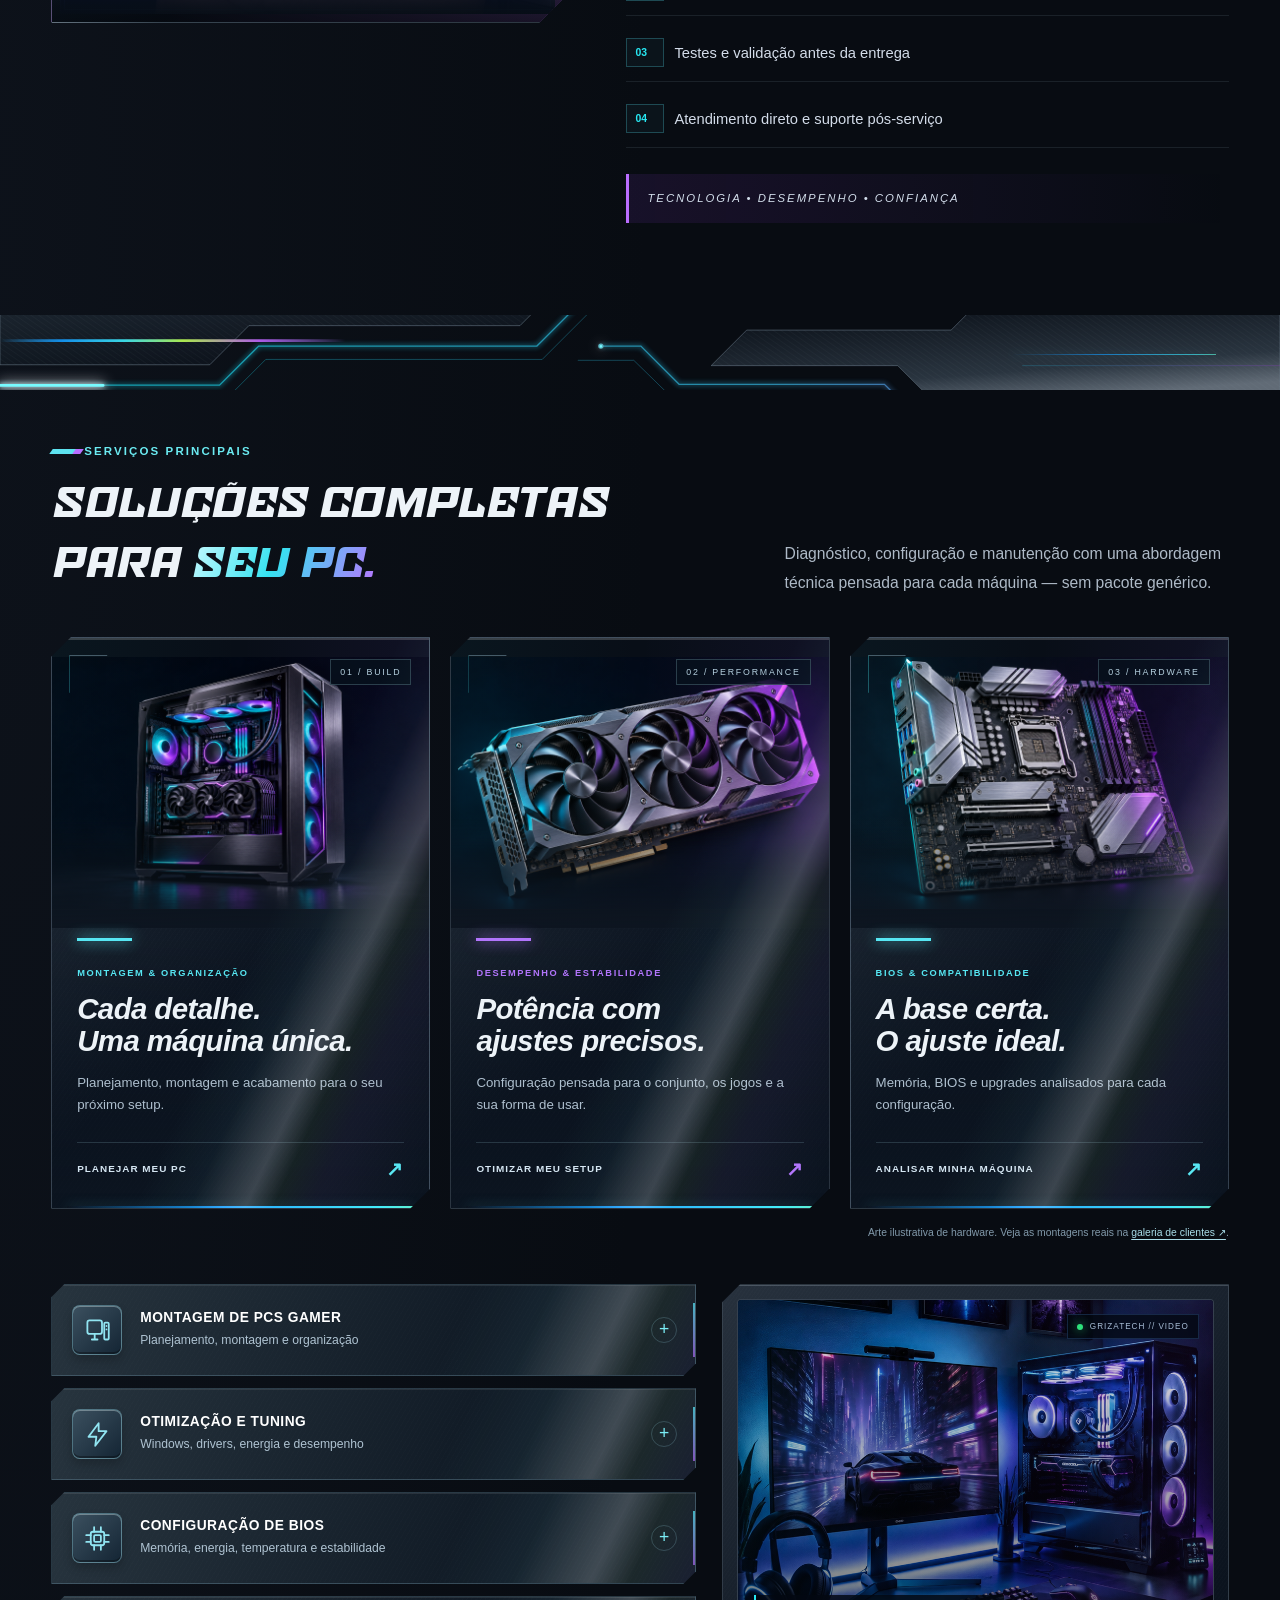
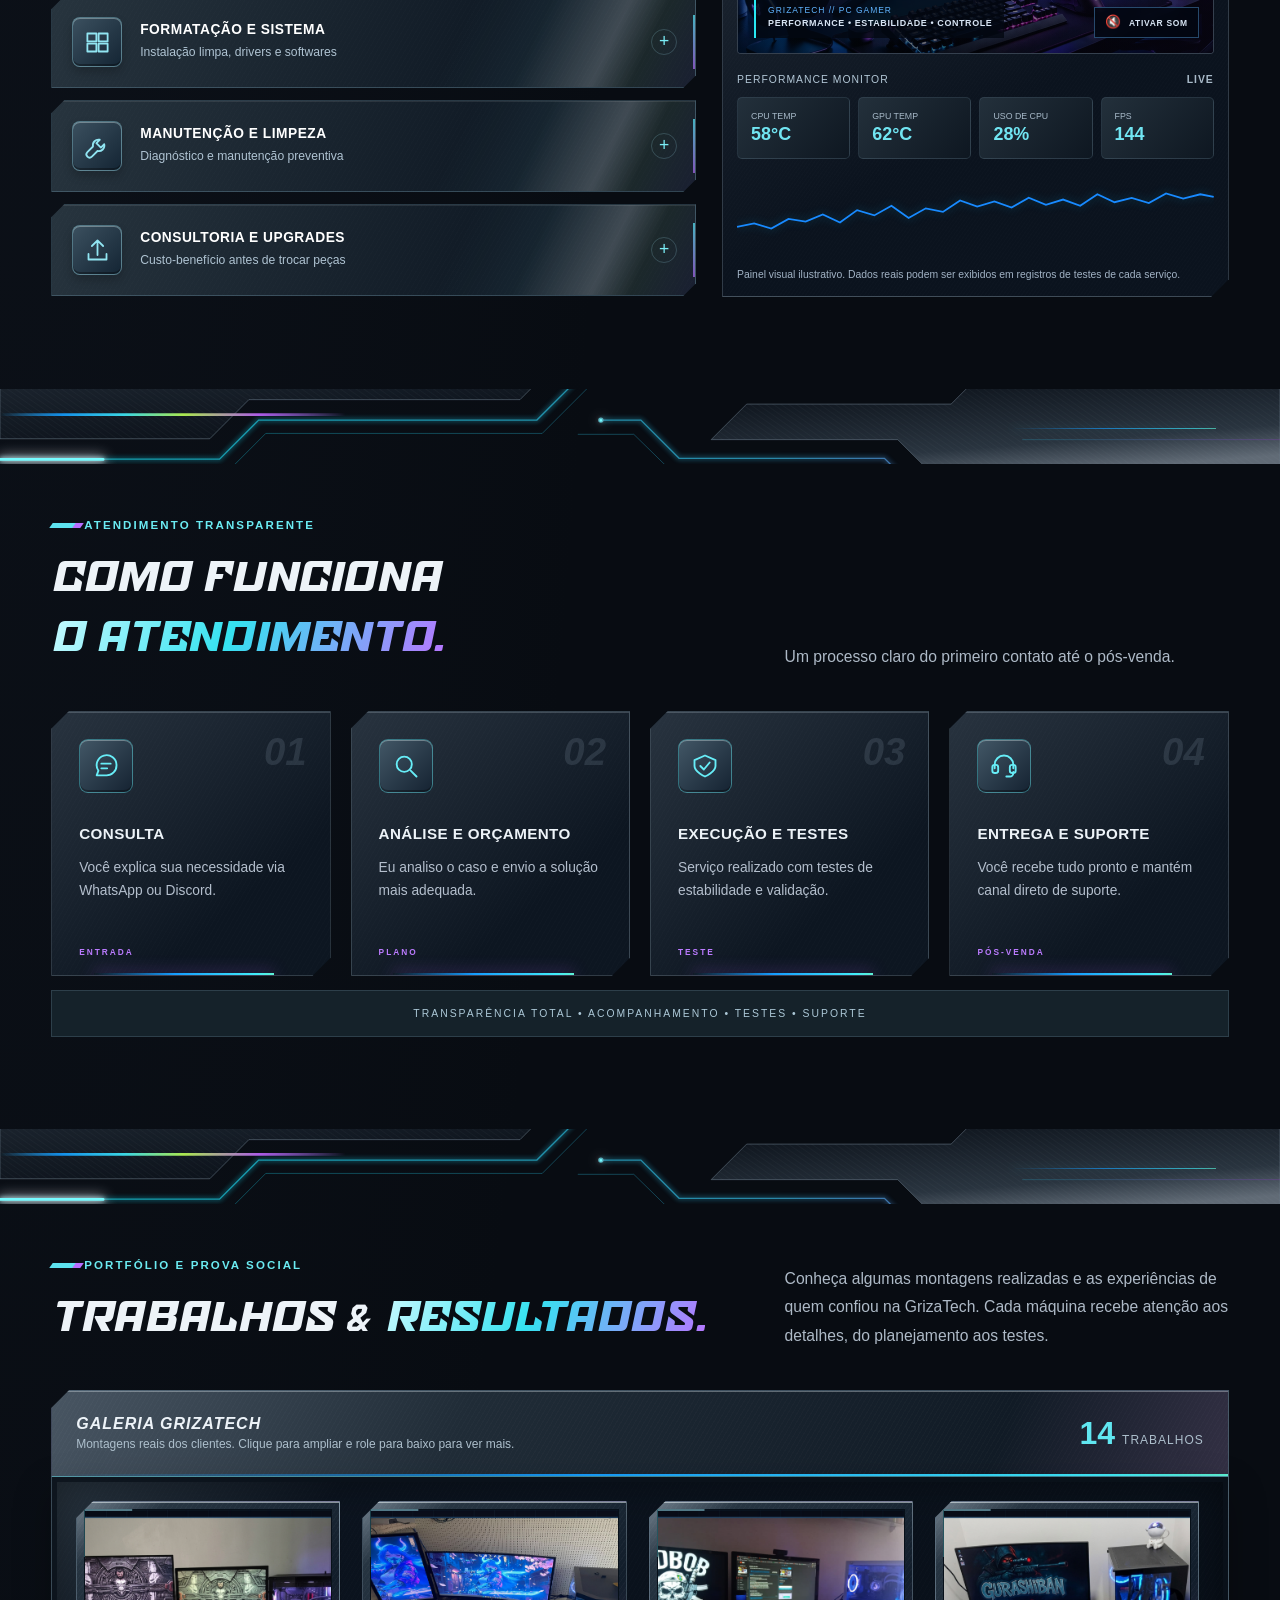
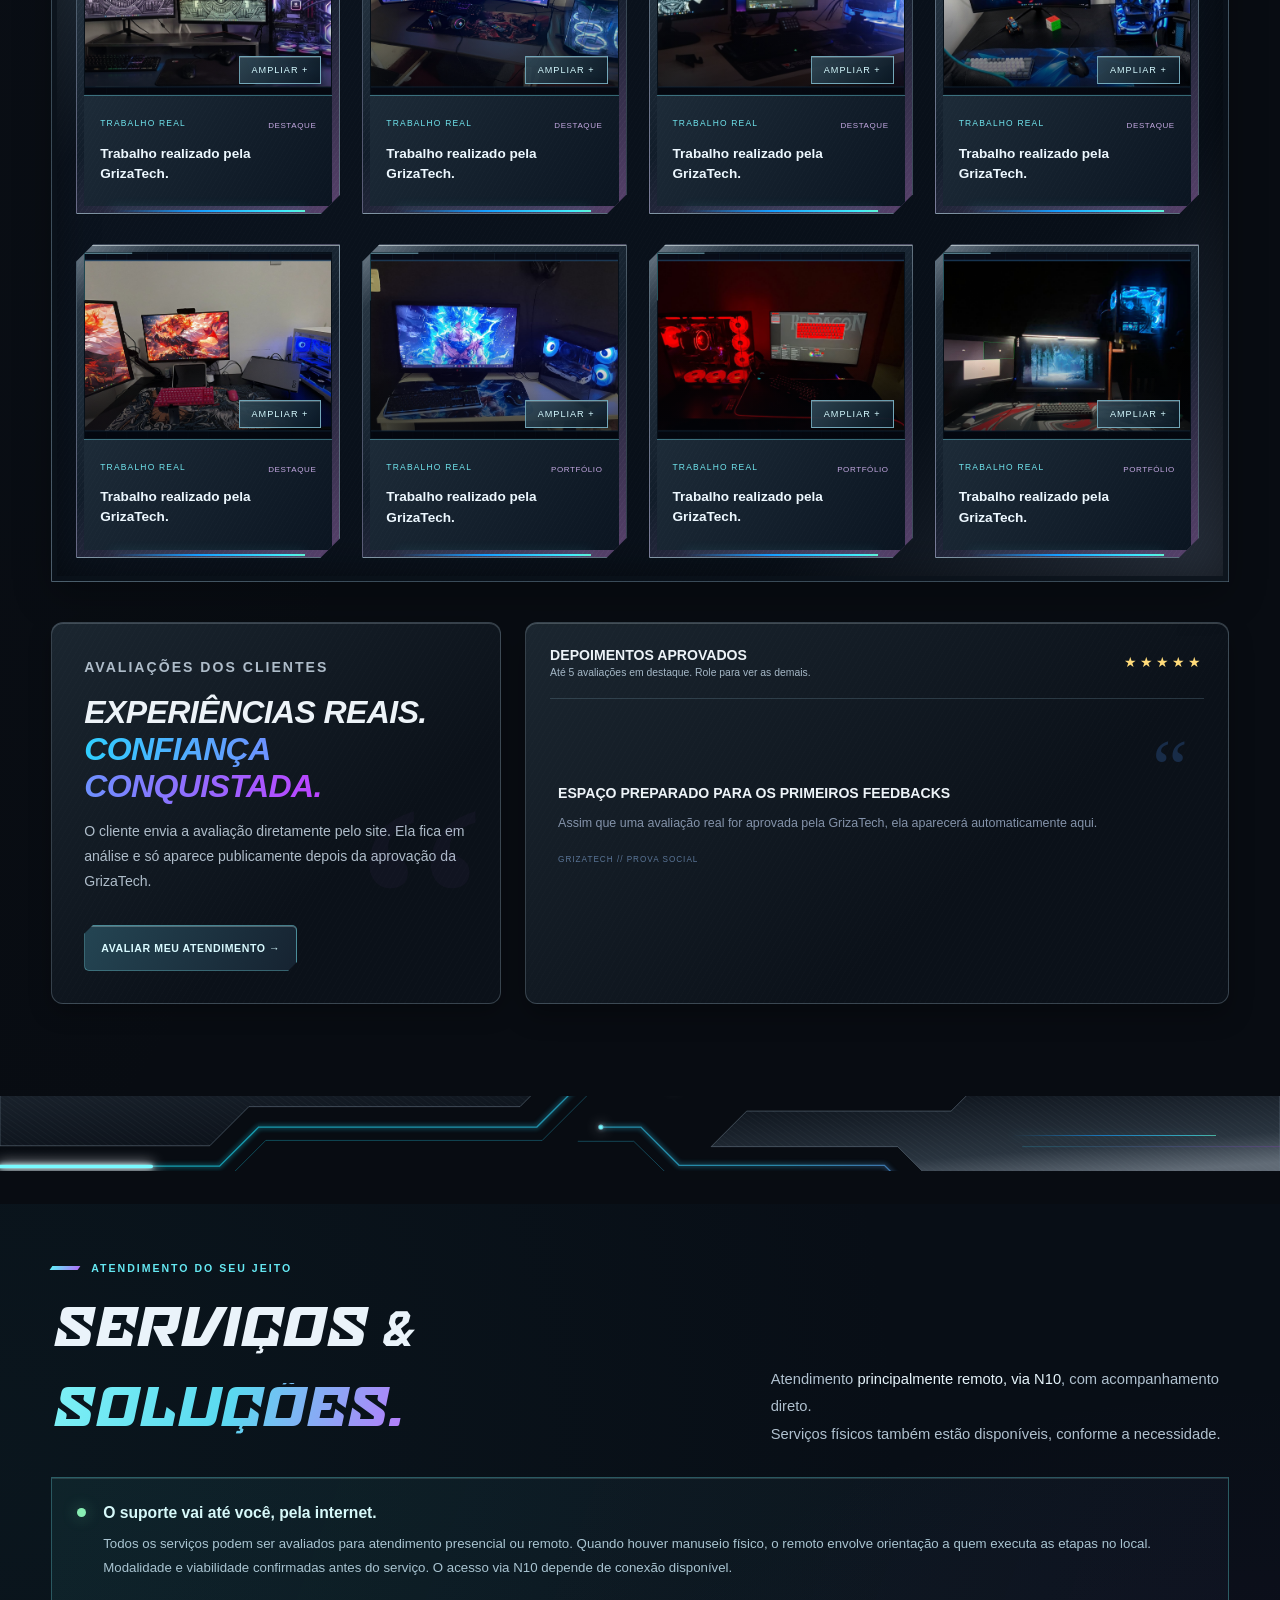
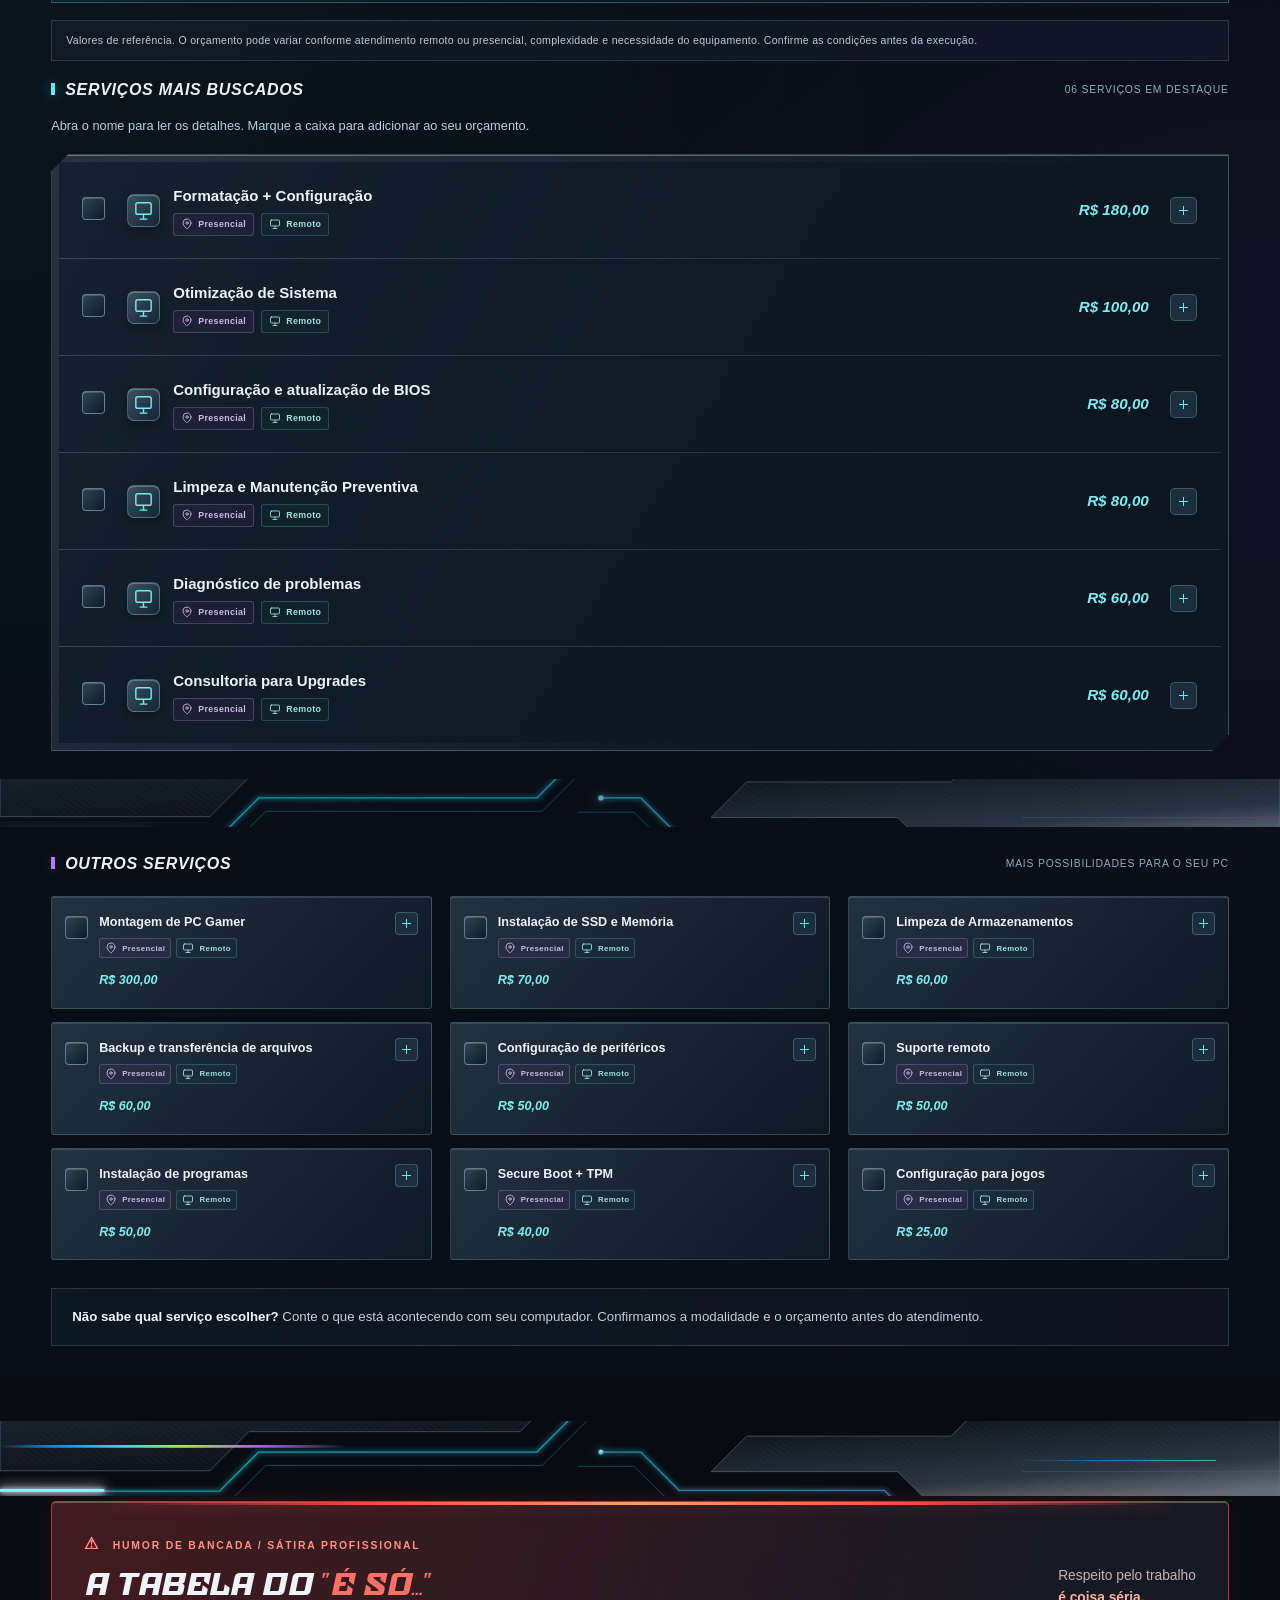
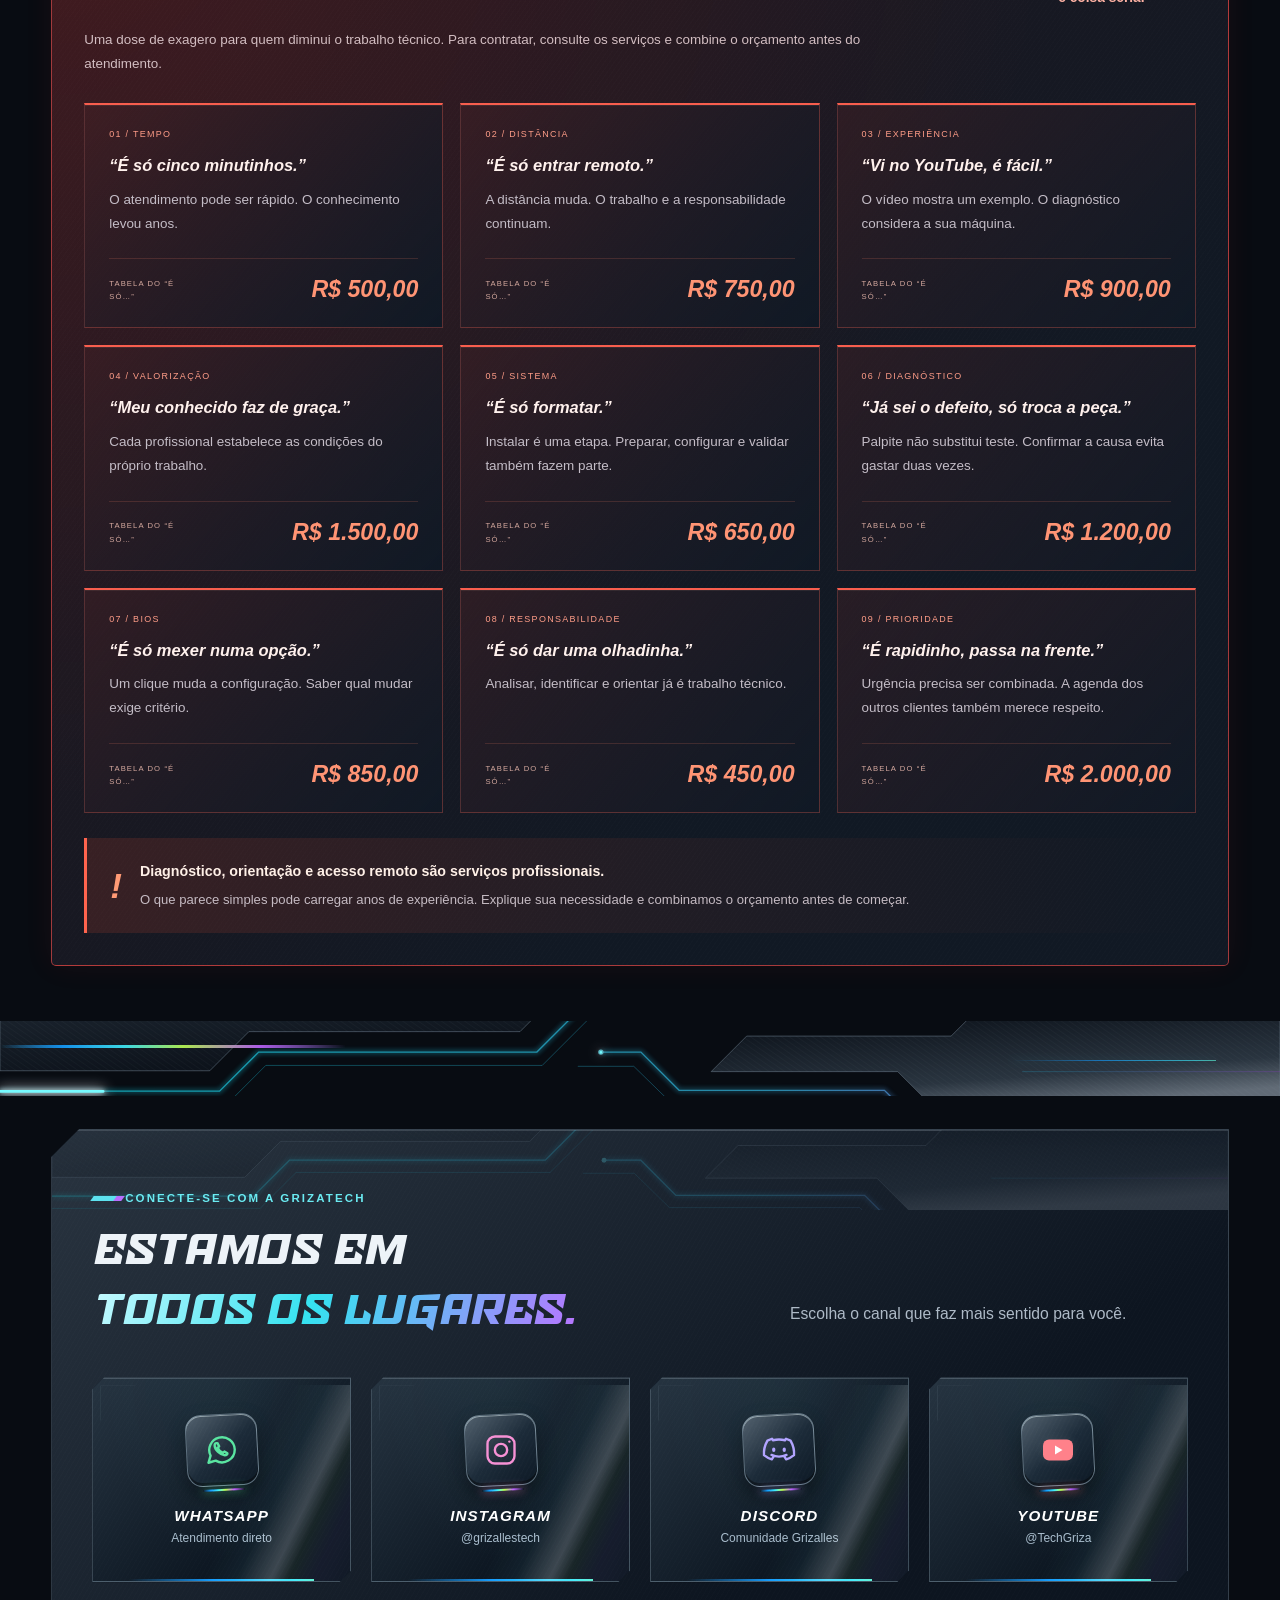
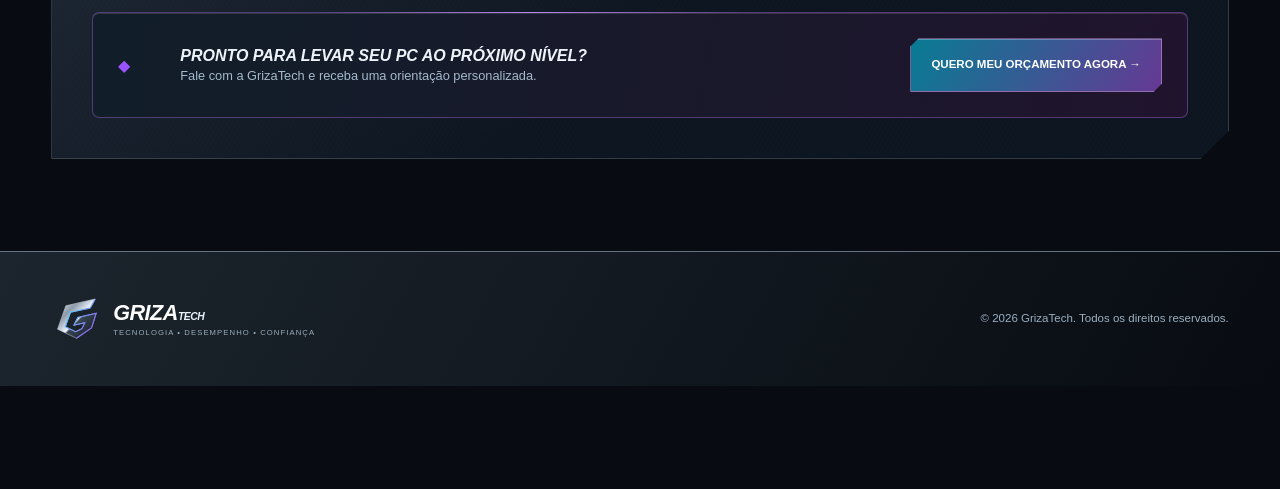
==== commit f5aa0c6b: "Publica Rushblade, luzes e depoimento em destaque" ====
--- a/index.html
+++ b/index.html
@@ -1,5 +1,5 @@
 <!doctype html>
-<html lang="pt-BR">
+<html lang="pt-BR" class="lights-preview-on">
 <head>
 <meta charset="utf-8">
 <meta name="viewport" content="width=device-width,initial-scale=1">
@@ -13,7 +13,7 @@
 @media(max-width:1000px) and (min-width:761px){.professional-grid{grid-template-columns:repeat(2,minmax(0,1fr))}}
 @media(max-width:760px){.professional-note{padding:65px 0 45px}.professional-shell{padding:23px 18px}.professional-heading{display:block}.professional-heading>p{margin-top:15px;font-size:.8rem}.professional-heading>p br{display:none}.professional-heading>p strong{margin-left:3px}.professional-heading .eyebrow{font-size:.54rem;line-height:1.8}.professional-grid{grid-template-columns:1fr;gap:14px}.professional-card{padding:20px}.professional-card h3{font-size:.98rem}.professional-card p{font-size:.82rem}.professional-message{padding:17px 14px;gap:12px}.professional-message strong{font-size:.8rem}.professional-message p>span{font-size:.76rem}.professional-mark{font-size:1.7rem}}
 
-</style><style>.gallery-copy strong.gallery-owner-name{font-family:'Arial Narrow',Arial,sans-serif;font-style:italic;font-size:1.2rem;line-height:1.35;color:#b6f6ff;border-left:2px solid #ad71f4;padding-left:10px;overflow-wrap:anywhere;display:block}</style></head>
+</style><style>.gallery-copy strong.gallery-owner-name{font-family:'Arial Narrow',Arial,sans-serif;font-style:italic;font-size:1.2rem;line-height:1.35;color:#b6f6ff;border-left:2px solid #ad71f4;padding-left:10px;overflow-wrap:anywhere;display:block}</style><link rel="stylesheet" href="grizatech-visual.css?v=20261110"></head>
 <body>
 <div class="grid-bg"></div>
 <div class="top-glow"></div>
@@ -49,12 +49,13 @@
 
 <main>
 <section class="hero" id="inicio">
-<div class="energy-rail" aria-hidden="true"></div>
+<div class="energy-rail" aria-hidden="true"></div><div class="circuit-lights" aria-hidden="true"><svg class="circuit-light-paths" viewBox="0 0 1440 180" aria-hidden="true"><path class="circuit-beam beam-0" d="M0 122H247L291 78H604L665 17H730" pathLength="100"/><path class="circuit-beam beam-1" d="M1440 164H1038L995 121H764L721 78H676" pathLength="100"/><path class="circuit-beam beam-2" d="M0 137H255L299 93H610L672 31H758" pathLength="100"/></svg></div>
   <div class="hero-circuit"></div>
 
   <div class="shell hero-grid hero-grid-v8">
 
     <div class="hero-copy reveal">
+      <p class="hero-signature">GrizaTech / Performance Specialist</p>
       <p class="eyebrow">ESPECIALISTA EM INFORMÁTICA E PCS GAMER</p>
 
       <h1>
@@ -120,7 +121,7 @@
 </section>
 
 <section class="section about" id="sobre">
-<div class="energy-rail" aria-hidden="true"></div>
+<div class="energy-rail" aria-hidden="true"></div><div class="circuit-lights" aria-hidden="true"><svg class="circuit-light-paths" viewBox="0 0 1440 180" aria-hidden="true"><path class="circuit-beam beam-0" d="M0 122H247L291 78H604L665 17H730" pathLength="100"/><path class="circuit-beam beam-1" d="M1440 164H1038L995 121H764L721 78H676" pathLength="100"/><path class="circuit-beam beam-2" d="M0 137H255L299 93H610L672 31H758" pathLength="100"/></svg></div>
   <div class="shell about-grid about-grid-v9">
 
     <div class="about-photo-card portrait-current reveal">
@@ -167,7 +168,7 @@
 </section>
 
 <section class="section services" id="servicos">
-<div class="energy-rail" aria-hidden="true"></div>
+<div class="energy-rail" aria-hidden="true"></div><div class="circuit-lights" aria-hidden="true"><svg class="circuit-light-paths" viewBox="0 0 1440 180" aria-hidden="true"><path class="circuit-beam beam-0" d="M0 122H247L291 78H604L665 17H730" pathLength="100"/><path class="circuit-beam beam-1" d="M1440 164H1038L995 121H764L721 78H676" pathLength="100"/><path class="circuit-beam beam-2" d="M0 137H255L299 93H610L672 31H758" pathLength="100"/></svg></div>
   <div class="shell">
 
     <div class="section-head reveal">
@@ -275,7 +276,7 @@
 </section>
 
 <section class="section process" id="processo">
-<div class="energy-rail" aria-hidden="true"></div>
+<div class="energy-rail" aria-hidden="true"></div><div class="circuit-lights" aria-hidden="true"><svg class="circuit-light-paths" viewBox="0 0 1440 180" aria-hidden="true"><path class="circuit-beam beam-0" d="M0 122H247L291 78H604L665 17H730" pathLength="100"/><path class="circuit-beam beam-1" d="M1440 164H1038L995 121H764L721 78H676" pathLength="100"/><path class="circuit-beam beam-2" d="M0 137H255L299 93H610L672 31H758" pathLength="100"/></svg></div>
   <div class="shell">
     <div class="section-head reveal">
       <div>
@@ -297,7 +298,7 @@
 </section>
 
 <section class="section results" id="resultados">
-<div class="energy-rail" aria-hidden="true"></div>
+<div class="energy-rail" aria-hidden="true"></div><div class="circuit-lights" aria-hidden="true"><svg class="circuit-light-paths" viewBox="0 0 1440 180" aria-hidden="true"><path class="circuit-beam beam-0" d="M0 122H247L291 78H604L665 17H730" pathLength="100"/><path class="circuit-beam beam-1" d="M1440 164H1038L995 121H764L721 78H676" pathLength="100"/><path class="circuit-beam beam-2" d="M0 137H255L299 93H610L672 31H758" pathLength="100"/></svg></div>
   <div class="shell">
 
     <div class="section-head reveal">
@@ -337,6 +338,7 @@
         <button class="review-button" id="openReview">
           AVALIAR MEU ATENDIMENTO →
         </button>
+        <div id="featuredReview" class="featured-review" hidden></div>
       </div>
 
       <div class="reviews-approved reveal">
@@ -362,11 +364,11 @@
   </div>
 </section>
 
-<section class="section pricing" id="precos"><div id="serviceShop"><div class="shop-inner"><header class="section-heading"><div><p class="eyebrow">ATENDIMENTO DO SEU JEITO</p><h2 class="shop-title">SERVIÇOS &<br><span>SOLUÇÕES.</span></h2></div><p class="intro">Atendimento <strong>principalmente remoto, via N10</strong>, com acompanhamento direto.<br>Serviços físicos também estão disponíveis, conforme a necessidade.</p></header><div class="remote-attendance"><span class="remote-signal" aria-hidden="true"></span><div><strong>O suporte vai até você, pela internet.</strong><p>Todos os serviços podem ser avaliados para atendimento presencial ou remoto. Quando houver manuseio físico, o remoto envolve orientação a quem executa as etapas no local. Modalidade e viabilidade confirmadas antes do serviço. O acesso via N10 depende de conexão disponível.</p></div></div><p class="shop-demo-note">Valores de referência. O orçamento pode variar conforme atendimento remoto ou presencial, complexidade e necessidade do equipamento. Confirme as condições antes da execução.</p><section aria-labelledby="popular-title"><div class="popular-heading"><h2 id="popular-title">SERVIÇOS MAIS BUSCADOS</h2><span>06 SERVIÇOS EM DESTAQUE</span></div><p class="shop-guide">Abra o nome para ler os detalhes. Marque a caixa para adicionar ao seu orçamento.</p><div class="popular-list"><article class="shop-item primary" data-service="formatacao"><label class="shop-select" title="Selecionar Formatação + Configuração"><input type="checkbox" value="formatacao" aria-label="Selecionar Formatação + Configuração"><span aria-hidden="true"></span></label><details class="service-detail primary" name="popular"><summary><span class="item-icon"><svg viewBox="0 0 24 24" fill="none" stroke="currentColor" stroke-width="1.5" aria-hidden="true"><rect x="4" y="4" width="16" height="12" rx="2"/><path d="M8 21h8m-4-5v5"/></svg></span><span class="service-identity"><span class="item-name">Formatação + Configuração</span><span class="service-modalities"><span class="service-modality in-person"><svg viewBox="0 0 24 24" fill="none" stroke="currentColor" stroke-width="1.7" stroke-linecap="round" stroke-linejoin="round" aria-hidden="true"><path d="M20 10c0 6-8 12-8 12S4 16 4 10a8 8 0 1 1 16 0Z"/><circle cx="12" cy="10" r="2.5"/></svg>Presencial</span><span class="service-modality remote"><svg viewBox="0 0 24 24" fill="none" stroke="currentColor" stroke-width="1.7" stroke-linecap="round" stroke-linejoin="round" aria-hidden="true"><rect x="3" y="4" width="18" height="12" rx="2"/><path d="M8 21h8m-4-5v5"/></svg>Remoto</span></span></span><span class="shop-price">R$ 180,00</span><span class="expand" aria-hidden="true"></span></summary><div class="description"><p class="benefit">Uma instalação limpa, com o computador preparado para o seu uso.</p><p>Reinstalação do Windows, drivers e configuração inicial. O atendimento remoto é avaliado antes do serviço, pois algumas etapas podem exigir sua participação no computador ou atendimento presencial. Combinamos previamente a preservação dos arquivos e os programas necessários.</p><ul><li>Avaliação do atendimento</li><li>Planejamento dos arquivos</li><li>Sistema, drivers e configuração</li></ul><p class="service-condition">Valores de referência. O orçamento pode variar conforme atendimento remoto ou presencial, complexidade e necessidade do equipamento. Confirme as condições antes da execução.</p></div></details></article><article class="shop-item primary" data-service="otimizacao"><label class="shop-select" title="Selecionar Otimização de Sistema"><input type="checkbox" value="otimizacao" aria-label="Selecionar Otimização de Sistema"><span aria-hidden="true"></span></label><details class="service-detail primary" name="popular"><summary><span class="item-icon"><svg viewBox="0 0 24 24" fill="none" stroke="currentColor" stroke-width="1.5" aria-hidden="true"><rect x="4" y="4" width="16" height="12" rx="2"/><path d="M8 21h8m-4-5v5"/></svg></span><span class="service-identity"><span class="item-name">Otimização de Sistema</span><span class="service-modalities"><span class="service-modality in-person"><svg viewBox="0 0 24 24" fill="none" stroke="currentColor" stroke-width="1.7" stroke-linecap="round" stroke-linejoin="round" aria-hidden="true"><path d="M20 10c0 6-8 12-8 12S4 16 4 10a8 8 0 1 1 16 0Z"/><circle cx="12" cy="10" r="2.5"/></svg>Presencial</span><span class="service-modality remote"><svg viewBox="0 0 24 24" fill="none" stroke="currentColor" stroke-width="1.7" stroke-linecap="round" stroke-linejoin="round" aria-hidden="true"><rect x="3" y="4" width="18" height="12" rx="2"/><path d="M8 21h8m-4-5v5"/></svg>Remoto</span></span></span><span class="shop-price">R$ 100,00</span><span class="expand" aria-hidden="true"></span></summary><div class="description"><p class="benefit">Ajustes para aproveitar melhor o computador que você já tem.</p><p>Atendimento principalmente remoto, via N10, para revisar Windows, drivers, programas de inicialização e configurações de uso. Os ajustes são definidos para a sua máquina e para o que você precisa fazer, respeitando os limites do equipamento.</p><ul><li>Análise do sistema</li><li>Ajustes personalizados</li><li>Verificação dos resultados</li></ul><p class="service-condition">Valores de referência. O orçamento pode variar conforme atendimento remoto ou presencial, complexidade e necessidade do equipamento. Confirme as condições antes da execução.</p></div></details></article><article class="shop-item primary" data-service="bios"><label class="shop-select" title="Selecionar Configuração e atualização de BIOS"><input type="checkbox" value="bios" aria-label="Selecionar Configuração e atualização de BIOS"><span aria-hidden="true"></span></label><details class="service-detail primary" name="popular"><summary><span class="item-icon"><svg viewBox="0 0 24 24" fill="none" stroke="currentColor" stroke-width="1.5" aria-hidden="true"><rect x="4" y="4" width="16" height="12" rx="2"/><path d="M8 21h8m-4-5v5"/></svg></span><span class="service-identity"><span class="item-name">Configuração e atualização de BIOS</span><span class="service-modalities"><span class="service-modality in-person"><svg viewBox="0 0 24 24" fill="none" stroke="currentColor" stroke-width="1.7" stroke-linecap="round" stroke-linejoin="round" aria-hidden="true"><path d="M20 10c0 6-8 12-8 12S4 16 4 10a8 8 0 1 1 16 0Z"/><circle cx="12" cy="10" r="2.5"/></svg>Presencial</span><span class="service-modality remote"><svg viewBox="0 0 24 24" fill="none" stroke="currentColor" stroke-width="1.7" stroke-linecap="round" stroke-linejoin="round" aria-hidden="true"><rect x="3" y="4" width="18" height="12" rx="2"/><path d="M8 21h8m-4-5v5"/></svg>Remoto</span></span></span><span class="shop-price">R$ 80,00</span><span class="expand" aria-hidden="true"></span></summary><div class="description"><p class="benefit">Placa-mãe e memória configuradas de acordo com o equipamento.</p><p>Análise da compatibilidade e das configurações de BIOS. A orientação e parte dos ajustes podem ser acompanhadas remotamente; a atualização depende do modelo, das condições do equipamento e de etapas locais. Se houver necessidade de intervenção física, o atendimento presencial será combinado.</p><ul><li>Verificação do modelo</li><li>Análise das configurações</li><li>Atualização quando indicada</li></ul><p class="service-condition">Valores de referência. O orçamento pode variar conforme atendimento remoto ou presencial, complexidade e necessidade do equipamento. Confirme as condições antes da execução.</p></div></details></article><article class="shop-item primary" data-service="manutencao"><label class="shop-select" title="Selecionar Limpeza e Manutenção Preventiva"><input type="checkbox" value="manutencao" aria-label="Selecionar Limpeza e Manutenção Preventiva"><span aria-hidden="true"></span></label><details class="service-detail primary" name="popular"><summary><span class="item-icon"><svg viewBox="0 0 24 24" fill="none" stroke="currentColor" stroke-width="1.5" aria-hidden="true"><rect x="4" y="4" width="16" height="12" rx="2"/><path d="M8 21h8m-4-5v5"/></svg></span><span class="service-identity"><span class="item-name">Limpeza e Manutenção Preventiva</span><span class="service-modalities"><span class="service-modality in-person"><svg viewBox="0 0 24 24" fill="none" stroke="currentColor" stroke-width="1.7" stroke-linecap="round" stroke-linejoin="round" aria-hidden="true"><path d="M20 10c0 6-8 12-8 12S4 16 4 10a8 8 0 1 1 16 0Z"/><circle cx="12" cy="10" r="2.5"/></svg>Presencial</span><span class="service-modality remote"><svg viewBox="0 0 24 24" fill="none" stroke="currentColor" stroke-width="1.7" stroke-linecap="round" stroke-linejoin="round" aria-hidden="true"><rect x="3" y="4" width="18" height="12" rx="2"/><path d="M8 21h8m-4-5v5"/></svg>Remoto</span></span></span><span class="shop-price">R$ 80,00</span><span class="expand" aria-hidden="true"></span></summary><div class="description"><p class="benefit">Cuidado físico para manter seu computador em boas condições.</p><p>Limpeza interna e revisão preventiva do computador, com atenção à poeira e à ventilação. Presencialmente, a execução é feita na máquina; remotamente, o atendimento é de orientação, acompanhando quem realiza a limpeza e as etapas físicas no local. A viabilidade é avaliada antes. Para limpar arquivos e liberar espaço, selecione Limpeza de Armazenamentos.</p><ul><li>Limpeza interna</li><li>Inspeção dos componentes</li><li>Revisão da ventilação</li></ul><p class="service-condition">Valores de referência. O orçamento pode variar conforme atendimento remoto ou presencial, complexidade e necessidade do equipamento. Confirme as condições antes da execução.</p></div></details></article><article class="shop-item primary" data-service="diagnostico"><label class="shop-select" title="Selecionar Diagnóstico de problemas"><input type="checkbox" value="diagnostico" aria-label="Selecionar Diagnóstico de problemas"><span aria-hidden="true"></span></label><details class="service-detail primary" name="popular"><summary><span class="item-icon"><svg viewBox="0 0 24 24" fill="none" stroke="currentColor" stroke-width="1.5" aria-hidden="true"><rect x="4" y="4" width="16" height="12" rx="2"/><path d="M8 21h8m-4-5v5"/></svg></span><span class="service-identity"><span class="item-name">Diagnóstico de problemas</span><span class="service-modalities"><span class="service-modality in-person"><svg viewBox="0 0 24 24" fill="none" stroke="currentColor" stroke-width="1.7" stroke-linecap="round" stroke-linejoin="round" aria-hidden="true"><path d="M20 10c0 6-8 12-8 12S4 16 4 10a8 8 0 1 1 16 0Z"/><circle cx="12" cy="10" r="2.5"/></svg>Presencial</span><span class="service-modality remote"><svg viewBox="0 0 24 24" fill="none" stroke="currentColor" stroke-width="1.7" stroke-linecap="round" stroke-linejoin="round" aria-hidden="true"><rect x="3" y="4" width="18" height="12" rx="2"/><path d="M8 21h8m-4-5v5"/></svg>Remoto</span></span></span><span class="shop-price">R$ 60,00</span><span class="expand" aria-hidden="true"></span></summary><div class="description"><p class="benefit">Entenda a causa do problema antes de decidir o que fazer.</p><p>A investigação começa preferencialmente por atendimento remoto, via N10, quando o computador permite conexão. Analisamos falhas do sistema e os sintomas relatados. Problemas ao ligar ou suspeitas de defeito físico podem exigir avaliação presencial.</p><ul><li>Entendimento dos sintomas</li><li>Análise inicial</li><li>Orientação dos próximos passos</li></ul><p class="service-condition">Valores de referência. O orçamento pode variar conforme atendimento remoto ou presencial, complexidade e necessidade do equipamento. Confirme as condições antes da execução.</p></div></details></article><article class="shop-item primary" data-service="consultoria"><label class="shop-select" title="Selecionar Consultoria para Upgrades"><input type="checkbox" value="consultoria" aria-label="Selecionar Consultoria para Upgrades"><span aria-hidden="true"></span></label><details class="service-detail primary" name="popular"><summary><span class="item-icon"><svg viewBox="0 0 24 24" fill="none" stroke="currentColor" stroke-width="1.5" aria-hidden="true"><rect x="4" y="4" width="16" height="12" rx="2"/><path d="M8 21h8m-4-5v5"/></svg></span><span class="service-identity"><span class="item-name">Consultoria para Upgrades</span><span class="service-modalities"><span class="service-modality in-person"><svg viewBox="0 0 24 24" fill="none" stroke="currentColor" stroke-width="1.7" stroke-linecap="round" stroke-linejoin="round" aria-hidden="true"><path d="M20 10c0 6-8 12-8 12S4 16 4 10a8 8 0 1 1 16 0Z"/><circle cx="12" cy="10" r="2.5"/></svg>Presencial</span><span class="service-modality remote"><svg viewBox="0 0 24 24" fill="none" stroke="currentColor" stroke-width="1.7" stroke-linecap="round" stroke-linejoin="round" aria-hidden="true"><rect x="3" y="4" width="18" height="12" rx="2"/><path d="M8 21h8m-4-5v5"/></svg>Remoto</span></span></span><span class="shop-price">R$ 60,00</span><span class="expand" aria-hidden="true"></span></summary><div class="description"><p class="benefit">Planeje a melhoria do seu computador antes de comprar peças.</p><p>Consultoria principalmente remota, via N10 e canais de atendimento, para analisar a configuração, o uso e o orçamento disponível. Você recebe orientação sobre compatibilidade e prioridades de upgrade. A compra e a instalação das peças não fazem parte desta consultoria.</p><ul><li>Análise da configuração</li><li>Compatibilidade das peças</li><li>Prioridades por orçamento</li></ul><p class="service-condition">Valores de referência. O orçamento pode variar conforme atendimento remoto ou presencial, complexidade e necessidade do equipamento. Confirme as condições antes da execução.</p></div></details></article></div></section><div class="divider" aria-hidden="true"></div><section aria-labelledby="other-title"><div class="others-heading"><h2 id="other-title">OUTROS SERVIÇOS</h2><span>MAIS POSSIBILIDADES PARA O SEU PC</span></div><div class="other-grid"><article class="shop-item secondary" data-service="montagem"><label class="shop-select" title="Selecionar Montagem de PC Gamer"><input type="checkbox" value="montagem" aria-label="Selecionar Montagem de PC Gamer"><span aria-hidden="true"></span></label><details class="service-detail secondary" name="additional"><summary><span class="service-identity"><span class="item-name">Montagem de PC Gamer</span><span class="service-modalities"><span class="service-modality in-person"><svg viewBox="0 0 24 24" fill="none" stroke="currentColor" stroke-width="1.7" stroke-linecap="round" stroke-linejoin="round" aria-hidden="true"><path d="M20 10c0 6-8 12-8 12S4 16 4 10a8 8 0 1 1 16 0Z"/><circle cx="12" cy="10" r="2.5"/></svg>Presencial</span><span class="service-modality remote"><svg viewBox="0 0 24 24" fill="none" stroke="currentColor" stroke-width="1.7" stroke-linecap="round" stroke-linejoin="round" aria-hidden="true"><rect x="3" y="4" width="18" height="12" rx="2"/><path d="M8 21h8m-4-5v5"/></svg>Remoto</span></span></span><span class="shop-price">R$ 300,00</span><span class="expand" aria-hidden="true"></span></summary><div class="description"><p>Montagem das peças, organização dos cabos e testes de funcionamento. Pode ser presencial ou com orientação remota, via N10, acompanhando quem realiza as etapas físicas no local. A modalidade, as condições e a viabilidade são combinadas antes do serviço.</p><p class="service-condition">Valores de referência. O orçamento pode variar conforme atendimento remoto ou presencial, complexidade e necessidade do equipamento. Confirme as condições antes da execução.</p></div></details></article><article class="shop-item secondary" data-service="ssd-memoria"><label class="shop-select" title="Selecionar Instalação de SSD e Memória"><input type="checkbox" value="ssd-memoria" aria-label="Selecionar Instalação de SSD e Memória"><span aria-hidden="true"></span></label><details class="service-detail secondary" name="additional"><summary><span class="service-identity"><span class="item-name">Instalação de SSD e Memória</span><span class="service-modalities"><span class="service-modality in-person"><svg viewBox="0 0 24 24" fill="none" stroke="currentColor" stroke-width="1.7" stroke-linecap="round" stroke-linejoin="round" aria-hidden="true"><path d="M20 10c0 6-8 12-8 12S4 16 4 10a8 8 0 1 1 16 0Z"/><circle cx="12" cy="10" r="2.5"/></svg>Presencial</span><span class="service-modality remote"><svg viewBox="0 0 24 24" fill="none" stroke="currentColor" stroke-width="1.7" stroke-linecap="round" stroke-linejoin="round" aria-hidden="true"><rect x="3" y="4" width="18" height="12" rx="2"/><path d="M8 21h8m-4-5v5"/></svg>Remoto</span></span></span><span class="shop-price">R$ 70,00</span><span class="expand" aria-hidden="true"></span></summary><div class="description"><p>Verificação de compatibilidade, instalação de SSD ou memória e conferência do funcionamento. Atendimento presencial ou remoto, via N10, com orientação para que você ou uma pessoa no local faça o manuseio das peças. Peças e migração de dados são combinadas à parte.</p><p class="service-condition">Valores de referência. O orçamento pode variar conforme atendimento remoto ou presencial, complexidade e necessidade do equipamento. Confirme as condições antes da execução.</p></div></details></article><article class="shop-item secondary" data-service="armazenamento"><label class="shop-select" title="Selecionar Limpeza de Armazenamentos"><input type="checkbox" value="armazenamento" aria-label="Selecionar Limpeza de Armazenamentos"><span aria-hidden="true"></span></label><details class="service-detail secondary" name="additional"><summary><span class="service-identity"><span class="item-name">Limpeza de Armazenamentos</span><span class="service-modalities"><span class="service-modality in-person"><svg viewBox="0 0 24 24" fill="none" stroke="currentColor" stroke-width="1.7" stroke-linecap="round" stroke-linejoin="round" aria-hidden="true"><path d="M20 10c0 6-8 12-8 12S4 16 4 10a8 8 0 1 1 16 0Z"/><circle cx="12" cy="10" r="2.5"/></svg>Presencial</span><span class="service-modality remote"><svg viewBox="0 0 24 24" fill="none" stroke="currentColor" stroke-width="1.7" stroke-linecap="round" stroke-linejoin="round" aria-hidden="true"><rect x="3" y="4" width="18" height="12" rx="2"/><path d="M8 21h8m-4-5v5"/></svg>Remoto</span></span></span><span class="shop-price">R$ 60,00</span><span class="expand" aria-hidden="true"></span></summary><div class="description"><p>Atendimento remoto, via N10, para analisar o espaço ocupado e remover arquivos temporários e itens dispensáveis com sua autorização. Seus arquivos pessoais são avaliados com você antes de qualquer exclusão. Este serviço não é limpeza física do computador.</p><p class="service-condition">Valores de referência. O orçamento pode variar conforme atendimento remoto ou presencial, complexidade e necessidade do equipamento. Confirme as condições antes da execução.</p></div></details></article><article class="shop-item secondary" data-service="backup"><label class="shop-select" title="Selecionar Backup e transferência de arquivos"><input type="checkbox" value="backup" aria-label="Selecionar Backup e transferência de arquivos"><span aria-hidden="true"></span></label><details class="service-detail secondary" name="additional"><summary><span class="service-identity"><span class="item-name">Backup e transferência de arquivos</span><span class="service-modalities"><span class="service-modality in-person"><svg viewBox="0 0 24 24" fill="none" stroke="currentColor" stroke-width="1.7" stroke-linecap="round" stroke-linejoin="round" aria-hidden="true"><path d="M20 10c0 6-8 12-8 12S4 16 4 10a8 8 0 1 1 16 0Z"/><circle cx="12" cy="10" r="2.5"/></svg>Presencial</span><span class="service-modality remote"><svg viewBox="0 0 24 24" fill="none" stroke="currentColor" stroke-width="1.7" stroke-linecap="round" stroke-linejoin="round" aria-hidden="true"><rect x="3" y="4" width="18" height="12" rx="2"/><path d="M8 21h8m-4-5v5"/></svg>Remoto</span></span></span><span class="shop-price">R$ 60,00</span><span class="expand" aria-hidden="true"></span></summary><div class="description"><p>Cópia e transferência dos arquivos combinados. Pode ser acompanhada remotamente, via N10, quando as unidades estão conectadas e acessíveis. O volume de dados, a conexão e a necessidade de manusear unidades podem alterar prazo, modalidade e valor.</p><p class="service-condition">Valores de referência. O orçamento pode variar conforme atendimento remoto ou presencial, complexidade e necessidade do equipamento. Confirme as condições antes da execução.</p></div></details></article><article class="shop-item secondary" data-service="perifericos"><label class="shop-select" title="Selecionar Configuração de periféricos"><input type="checkbox" value="perifericos" aria-label="Selecionar Configuração de periféricos"><span aria-hidden="true"></span></label><details class="service-detail secondary" name="additional"><summary><span class="service-identity"><span class="item-name">Configuração de periféricos</span><span class="service-modalities"><span class="service-modality in-person"><svg viewBox="0 0 24 24" fill="none" stroke="currentColor" stroke-width="1.7" stroke-linecap="round" stroke-linejoin="round" aria-hidden="true"><path d="M20 10c0 6-8 12-8 12S4 16 4 10a8 8 0 1 1 16 0Z"/><circle cx="12" cy="10" r="2.5"/></svg>Presencial</span><span class="service-modality remote"><svg viewBox="0 0 24 24" fill="none" stroke="currentColor" stroke-width="1.7" stroke-linecap="round" stroke-linejoin="round" aria-hidden="true"><rect x="3" y="4" width="18" height="12" rx="2"/><path d="M8 21h8m-4-5v5"/></svg>Remoto</span></span></span><span class="shop-price">R$ 50,00</span><span class="expand" aria-hidden="true"></span></summary><div class="description"><p>Configuração de impressora, headset, microfone, webcam e outros acessórios, preferencialmente por acesso remoto via N10. O cliente conecta os dispositivos. Problemas físicos ou instalações que exigem intervenção local são avaliados separadamente.</p><p class="service-condition">Valores de referência. O orçamento pode variar conforme atendimento remoto ou presencial, complexidade e necessidade do equipamento. Confirme as condições antes da execução.</p></div></details></article><article class="shop-item secondary" data-service="suporte"><label class="shop-select" title="Selecionar Suporte remoto"><input type="checkbox" value="suporte" aria-label="Selecionar Suporte remoto"><span aria-hidden="true"></span></label><details class="service-detail secondary" name="additional"><summary><span class="service-identity"><span class="item-name">Suporte remoto</span><span class="service-modalities"><span class="service-modality in-person"><svg viewBox="0 0 24 24" fill="none" stroke="currentColor" stroke-width="1.7" stroke-linecap="round" stroke-linejoin="round" aria-hidden="true"><path d="M20 10c0 6-8 12-8 12S4 16 4 10a8 8 0 1 1 16 0Z"/><circle cx="12" cy="10" r="2.5"/></svg>Presencial</span><span class="service-modality remote"><svg viewBox="0 0 24 24" fill="none" stroke="currentColor" stroke-width="1.7" stroke-linecap="round" stroke-linejoin="round" aria-hidden="true"><rect x="3" y="4" width="18" height="12" rx="2"/><path d="M8 21h8m-4-5v5"/></svg>Remoto</span></span></span><span class="shop-price">R$ 50,00</span><span class="expand" aria-hidden="true"></span></summary><div class="description"><p>Atendimento pela internet, via N10, para analisar e resolver dificuldades de programas e configurações. É necessário que o computador ligue e tenha conexão. O valor depende da demanda; serviços específicos e peças são orçados conforme a necessidade.</p><p class="service-condition">Valores de referência. O orçamento pode variar conforme atendimento remoto ou presencial, complexidade e necessidade do equipamento. Confirme as condições antes da execução.</p></div></details></article><article class="shop-item secondary" data-service="programas"><label class="shop-select" title="Selecionar Instalação de programas"><input type="checkbox" value="programas" aria-label="Selecionar Instalação de programas"><span aria-hidden="true"></span></label><details class="service-detail secondary" name="additional"><summary><span class="service-identity"><span class="item-name">Instalação de programas</span><span class="service-modalities"><span class="service-modality in-person"><svg viewBox="0 0 24 24" fill="none" stroke="currentColor" stroke-width="1.7" stroke-linecap="round" stroke-linejoin="round" aria-hidden="true"><path d="M20 10c0 6-8 12-8 12S4 16 4 10a8 8 0 1 1 16 0Z"/><circle cx="12" cy="10" r="2.5"/></svg>Presencial</span><span class="service-modality remote"><svg viewBox="0 0 24 24" fill="none" stroke="currentColor" stroke-width="1.7" stroke-linecap="round" stroke-linejoin="round" aria-hidden="true"><rect x="3" y="4" width="18" height="12" rx="2"/><path d="M8 21h8m-4-5v5"/></svg>Remoto</span></span></span><span class="shop-price">R$ 50,00</span><span class="expand" aria-hidden="true"></span></summary><div class="description"><p>Instalação e configuração de programas por atendimento remoto, via N10, conforme a compatibilidade do computador. Os programas e o escopo são combinados antes do serviço. Licenças, assinaturas e compras de software não estão incluídas no valor.</p><p class="service-condition">Valores de referência. O orçamento pode variar conforme atendimento remoto ou presencial, complexidade e necessidade do equipamento. Confirme as condições antes da execução.</p></div></details></article><article class="shop-item secondary" data-service="secureboot"><label class="shop-select" title="Selecionar Secure Boot + TPM"><input type="checkbox" value="secureboot" aria-label="Selecionar Secure Boot + TPM"><span aria-hidden="true"></span></label><details class="service-detail secondary" name="additional"><summary><span class="service-identity"><span class="item-name">Secure Boot + TPM</span><span class="service-modalities"><span class="service-modality in-person"><svg viewBox="0 0 24 24" fill="none" stroke="currentColor" stroke-width="1.7" stroke-linecap="round" stroke-linejoin="round" aria-hidden="true"><path d="M20 10c0 6-8 12-8 12S4 16 4 10a8 8 0 1 1 16 0Z"/><circle cx="12" cy="10" r="2.5"/></svg>Presencial</span><span class="service-modality remote"><svg viewBox="0 0 24 24" fill="none" stroke="currentColor" stroke-width="1.7" stroke-linecap="round" stroke-linejoin="round" aria-hidden="true"><rect x="3" y="4" width="18" height="12" rx="2"/><path d="M8 21h8m-4-5v5"/></svg>Remoto</span></span></span><span class="shop-price">R$ 40,00</span><span class="expand" aria-hidden="true"></span></summary><div class="description"><p>Verificação de compatibilidade e acompanhamento da configuração de Secure Boot e TPM. O processo pode exigir reinicialização e sua participação local na BIOS. A viabilidade do atendimento remoto é confirmada antes; não inclui a compra de módulos ou peças.</p><p class="service-condition">Valores de referência. O orçamento pode variar conforme atendimento remoto ou presencial, complexidade e necessidade do equipamento. Confirme as condições antes da execução.</p></div></details></article><article class="shop-item secondary" data-service="jogos"><label class="shop-select" title="Selecionar Configuração para jogos"><input type="checkbox" value="jogos" aria-label="Selecionar Configuração para jogos"><span aria-hidden="true"></span></label><details class="service-detail secondary" name="additional"><summary><span class="service-identity"><span class="item-name">Configuração para jogos</span><span class="service-modalities"><span class="service-modality in-person"><svg viewBox="0 0 24 24" fill="none" stroke="currentColor" stroke-width="1.7" stroke-linecap="round" stroke-linejoin="round" aria-hidden="true"><path d="M20 10c0 6-8 12-8 12S4 16 4 10a8 8 0 1 1 16 0Z"/><circle cx="12" cy="10" r="2.5"/></svg>Presencial</span><span class="service-modality remote"><svg viewBox="0 0 24 24" fill="none" stroke="currentColor" stroke-width="1.7" stroke-linecap="round" stroke-linejoin="round" aria-hidden="true"><rect x="3" y="4" width="18" height="12" rx="2"/><path d="M8 21h8m-4-5v5"/></svg>Remoto</span></span></span><span class="shop-price">R$ 25,00</span><span class="expand" aria-hidden="true"></span></summary><div class="description"><p>Atendimento remoto, via N10, para ajustar as configurações do jogo combinado e adequá-las à sua máquina e à sua preferência de qualidade e fluidez. A quantidade de jogos e a necessidade de outros ajustes podem alterar o orçamento.</p><p class="service-condition">Valores de referência. O orçamento pode variar conforme atendimento remoto ou presencial, complexidade e necessidade do equipamento. Confirme as condições antes da execução.</p></div></details></article></div></section><div class="helper"><div><strong>Não sabe qual serviço escolher?</strong> Conte o que está acontecendo com seu computador. Confirmamos a modalidade e o orçamento antes do atendimento.</div></div></div></div></section>
+<section class="section pricing" id="precos"><div class="circuit-lights" aria-hidden="true"><svg class="circuit-light-paths" viewBox="0 0 1440 180" aria-hidden="true"><path class="circuit-beam beam-0" d="M0 122H247L291 78H604L665 17H730" pathLength="100"/><path class="circuit-beam beam-1" d="M1440 164H1038L995 121H764L721 78H676" pathLength="100"/><path class="circuit-beam beam-2" d="M0 137H255L299 93H610L672 31H758" pathLength="100"/></svg></div><div id="serviceShop"><div class="shop-inner"><header class="section-heading"><div><p class="eyebrow">ATENDIMENTO DO SEU JEITO</p><h2 class="shop-title">SERVIÇOS &<br><span>SOLUÇÕES.</span></h2></div><p class="intro">Atendimento <strong>principalmente remoto, via N10</strong>, com acompanhamento direto.<br>Serviços físicos também estão disponíveis, conforme a necessidade.</p></header><div class="remote-attendance"><span class="remote-signal" aria-hidden="true"></span><div><strong>O suporte vai até você, pela internet.</strong><p>Todos os serviços podem ser avaliados para atendimento presencial ou remoto. Quando houver manuseio físico, o remoto envolve orientação a quem executa as etapas no local. Modalidade e viabilidade confirmadas antes do serviço. O acesso via N10 depende de conexão disponível.</p></div></div><p class="shop-demo-note">Valores de referência. O orçamento pode variar conforme atendimento remoto ou presencial, complexidade e necessidade do equipamento. Confirme as condições antes da execução.</p><section aria-labelledby="popular-title"><div class="popular-heading"><h2 id="popular-title">SERVIÇOS MAIS BUSCADOS</h2><span>06 SERVIÇOS EM DESTAQUE</span></div><p class="shop-guide">Abra o nome para ler os detalhes. Marque a caixa para adicionar ao seu orçamento.</p><div class="popular-list"><article class="shop-item primary" data-service="formatacao"><label class="shop-select" title="Selecionar Formatação + Configuração"><input type="checkbox" value="formatacao" aria-label="Selecionar Formatação + Configuração"><span aria-hidden="true"></span></label><details class="service-detail primary" name="popular"><summary><span class="item-icon"><svg viewBox="0 0 24 24" fill="none" stroke="currentColor" stroke-width="1.5" aria-hidden="true"><rect x="4" y="4" width="16" height="12" rx="2"/><path d="M8 21h8m-4-5v5"/></svg></span><span class="service-identity"><span class="item-name">Formatação + Configuração</span><span class="service-modalities"><span class="service-modality in-person"><svg viewBox="0 0 24 24" fill="none" stroke="currentColor" stroke-width="1.7" stroke-linecap="round" stroke-linejoin="round" aria-hidden="true"><path d="M20 10c0 6-8 12-8 12S4 16 4 10a8 8 0 1 1 16 0Z"/><circle cx="12" cy="10" r="2.5"/></svg>Presencial</span><span class="service-modality remote"><svg viewBox="0 0 24 24" fill="none" stroke="currentColor" stroke-width="1.7" stroke-linecap="round" stroke-linejoin="round" aria-hidden="true"><rect x="3" y="4" width="18" height="12" rx="2"/><path d="M8 21h8m-4-5v5"/></svg>Remoto</span></span></span><span class="shop-price">R$ 180,00</span><span class="expand" aria-hidden="true"></span></summary><div class="description"><p class="benefit">Uma instalação limpa, com o computador preparado para o seu uso.</p><p>Reinstalação do Windows, drivers e configuração inicial. O atendimento remoto é avaliado antes do serviço, pois algumas etapas podem exigir sua participação no computador ou atendimento presencial. Combinamos previamente a preservação dos arquivos e os programas necessários.</p><ul><li>Avaliação do atendimento</li><li>Planejamento dos arquivos</li><li>Sistema, drivers e configuração</li></ul><p class="service-condition">Valores de referência. O orçamento pode variar conforme atendimento remoto ou presencial, complexidade e necessidade do equipamento. Confirme as condições antes da execução.</p></div></details></article><article class="shop-item primary" data-service="otimizacao"><label class="shop-select" title="Selecionar Otimização de Sistema"><input type="checkbox" value="otimizacao" aria-label="Selecionar Otimização de Sistema"><span aria-hidden="true"></span></label><details class="service-detail primary" name="popular"><summary><span class="item-icon"><svg viewBox="0 0 24 24" fill="none" stroke="currentColor" stroke-width="1.5" aria-hidden="true"><rect x="4" y="4" width="16" height="12" rx="2"/><path d="M8 21h8m-4-5v5"/></svg></span><span class="service-identity"><span class="item-name">Otimização de Sistema</span><span class="service-modalities"><span class="service-modality in-person"><svg viewBox="0 0 24 24" fill="none" stroke="currentColor" stroke-width="1.7" stroke-linecap="round" stroke-linejoin="round" aria-hidden="true"><path d="M20 10c0 6-8 12-8 12S4 16 4 10a8 8 0 1 1 16 0Z"/><circle cx="12" cy="10" r="2.5"/></svg>Presencial</span><span class="service-modality remote"><svg viewBox="0 0 24 24" fill="none" stroke="currentColor" stroke-width="1.7" stroke-linecap="round" stroke-linejoin="round" aria-hidden="true"><rect x="3" y="4" width="18" height="12" rx="2"/><path d="M8 21h8m-4-5v5"/></svg>Remoto</span></span></span><span class="shop-price">R$ 100,00</span><span class="expand" aria-hidden="true"></span></summary><div class="description"><p class="benefit">Ajustes para aproveitar melhor o computador que você já tem.</p><p>Atendimento principalmente remoto, via N10, para revisar Windows, drivers, programas de inicialização e configurações de uso. Os ajustes são definidos para a sua máquina e para o que você precisa fazer, respeitando os limites do equipamento.</p><ul><li>Análise do sistema</li><li>Ajustes personalizados</li><li>Verificação dos resultados</li></ul><p class="service-condition">Valores de referência. O orçamento pode variar conforme atendimento remoto ou presencial, complexidade e necessidade do equipamento. Confirme as condições antes da execução.</p></div></details></article><article class="shop-item primary" data-service="bios"><label class="shop-select" title="Selecionar Configuração e atualização de BIOS"><input type="checkbox" value="bios" aria-label="Selecionar Configuração e atualização de BIOS"><span aria-hidden="true"></span></label><details class="service-detail primary" name="popular"><summary><span class="item-icon"><svg viewBox="0 0 24 24" fill="none" stroke="currentColor" stroke-width="1.5" aria-hidden="true"><rect x="4" y="4" width="16" height="12" rx="2"/><path d="M8 21h8m-4-5v5"/></svg></span><span class="service-identity"><span class="item-name">Configuração e atualização de BIOS</span><span class="service-modalities"><span class="service-modality in-person"><svg viewBox="0 0 24 24" fill="none" stroke="currentColor" stroke-width="1.7" stroke-linecap="round" stroke-linejoin="round" aria-hidden="true"><path d="M20 10c0 6-8 12-8 12S4 16 4 10a8 8 0 1 1 16 0Z"/><circle cx="12" cy="10" r="2.5"/></svg>Presencial</span><span class="service-modality remote"><svg viewBox="0 0 24 24" fill="none" stroke="currentColor" stroke-width="1.7" stroke-linecap="round" stroke-linejoin="round" aria-hidden="true"><rect x="3" y="4" width="18" height="12" rx="2"/><path d="M8 21h8m-4-5v5"/></svg>Remoto</span></span></span><span class="shop-price">R$ 80,00</span><span class="expand" aria-hidden="true"></span></summary><div class="description"><p class="benefit">Placa-mãe e memória configuradas de acordo com o equipamento.</p><p>Análise da compatibilidade e das configurações de BIOS. A orientação e parte dos ajustes podem ser acompanhadas remotamente; a atualização depende do modelo, das condições do equipamento e de etapas locais. Se houver necessidade de intervenção física, o atendimento presencial será combinado.</p><ul><li>Verificação do modelo</li><li>Análise das configurações</li><li>Atualização quando indicada</li></ul><p class="service-condition">Valores de referência. O orçamento pode variar conforme atendimento remoto ou presencial, complexidade e necessidade do equipamento. Confirme as condições antes da execução.</p></div></details></article><article class="shop-item primary" data-service="manutencao"><label class="shop-select" title="Selecionar Limpeza e Manutenção Preventiva"><input type="checkbox" value="manutencao" aria-label="Selecionar Limpeza e Manutenção Preventiva"><span aria-hidden="true"></span></label><details class="service-detail primary" name="popular"><summary><span class="item-icon"><svg viewBox="0 0 24 24" fill="none" stroke="currentColor" stroke-width="1.5" aria-hidden="true"><rect x="4" y="4" width="16" height="12" rx="2"/><path d="M8 21h8m-4-5v5"/></svg></span><span class="service-identity"><span class="item-name">Limpeza e Manutenção Preventiva</span><span class="service-modalities"><span class="service-modality in-person"><svg viewBox="0 0 24 24" fill="none" stroke="currentColor" stroke-width="1.7" stroke-linecap="round" stroke-linejoin="round" aria-hidden="true"><path d="M20 10c0 6-8 12-8 12S4 16 4 10a8 8 0 1 1 16 0Z"/><circle cx="12" cy="10" r="2.5"/></svg>Presencial</span><span class="service-modality remote"><svg viewBox="0 0 24 24" fill="none" stroke="currentColor" stroke-width="1.7" stroke-linecap="round" stroke-linejoin="round" aria-hidden="true"><rect x="3" y="4" width="18" height="12" rx="2"/><path d="M8 21h8m-4-5v5"/></svg>Remoto</span></span></span><span class="shop-price">R$ 80,00</span><span class="expand" aria-hidden="true"></span></summary><div class="description"><p class="benefit">Cuidado físico para manter seu computador em boas condições.</p><p>Limpeza interna e revisão preventiva do computador, com atenção à poeira e à ventilação. Presencialmente, a execução é feita na máquina; remotamente, o atendimento é de orientação, acompanhando quem realiza a limpeza e as etapas físicas no local. A viabilidade é avaliada antes. Para limpar arquivos e liberar espaço, selecione Limpeza de Armazenamentos.</p><ul><li>Limpeza interna</li><li>Inspeção dos componentes</li><li>Revisão da ventilação</li></ul><p class="service-condition">Valores de referência. O orçamento pode variar conforme atendimento remoto ou presencial, complexidade e necessidade do equipamento. Confirme as condições antes da execução.</p></div></details></article><article class="shop-item primary" data-service="diagnostico"><label class="shop-select" title="Selecionar Diagnóstico de problemas"><input type="checkbox" value="diagnostico" aria-label="Selecionar Diagnóstico de problemas"><span aria-hidden="true"></span></label><details class="service-detail primary" name="popular"><summary><span class="item-icon"><svg viewBox="0 0 24 24" fill="none" stroke="currentColor" stroke-width="1.5" aria-hidden="true"><rect x="4" y="4" width="16" height="12" rx="2"/><path d="M8 21h8m-4-5v5"/></svg></span><span class="service-identity"><span class="item-name">Diagnóstico de problemas</span><span class="service-modalities"><span class="service-modality in-person"><svg viewBox="0 0 24 24" fill="none" stroke="currentColor" stroke-width="1.7" stroke-linecap="round" stroke-linejoin="round" aria-hidden="true"><path d="M20 10c0 6-8 12-8 12S4 16 4 10a8 8 0 1 1 16 0Z"/><circle cx="12" cy="10" r="2.5"/></svg>Presencial</span><span class="service-modality remote"><svg viewBox="0 0 24 24" fill="none" stroke="currentColor" stroke-width="1.7" stroke-linecap="round" stroke-linejoin="round" aria-hidden="true"><rect x="3" y="4" width="18" height="12" rx="2"/><path d="M8 21h8m-4-5v5"/></svg>Remoto</span></span></span><span class="shop-price">R$ 60,00</span><span class="expand" aria-hidden="true"></span></summary><div class="description"><p class="benefit">Entenda a causa do problema antes de decidir o que fazer.</p><p>A investigação começa preferencialmente por atendimento remoto, via N10, quando o computador permite conexão. Analisamos falhas do sistema e os sintomas relatados. Problemas ao ligar ou suspeitas de defeito físico podem exigir avaliação presencial.</p><ul><li>Entendimento dos sintomas</li><li>Análise inicial</li><li>Orientação dos próximos passos</li></ul><p class="service-condition">Valores de referência. O orçamento pode variar conforme atendimento remoto ou presencial, complexidade e necessidade do equipamento. Confirme as condições antes da execução.</p></div></details></article><article class="shop-item primary" data-service="consultoria"><label class="shop-select" title="Selecionar Consultoria para Upgrades"><input type="checkbox" value="consultoria" aria-label="Selecionar Consultoria para Upgrades"><span aria-hidden="true"></span></label><details class="service-detail primary" name="popular"><summary><span class="item-icon"><svg viewBox="0 0 24 24" fill="none" stroke="currentColor" stroke-width="1.5" aria-hidden="true"><rect x="4" y="4" width="16" height="12" rx="2"/><path d="M8 21h8m-4-5v5"/></svg></span><span class="service-identity"><span class="item-name">Consultoria para Upgrades</span><span class="service-modalities"><span class="service-modality in-person"><svg viewBox="0 0 24 24" fill="none" stroke="currentColor" stroke-width="1.7" stroke-linecap="round" stroke-linejoin="round" aria-hidden="true"><path d="M20 10c0 6-8 12-8 12S4 16 4 10a8 8 0 1 1 16 0Z"/><circle cx="12" cy="10" r="2.5"/></svg>Presencial</span><span class="service-modality remote"><svg viewBox="0 0 24 24" fill="none" stroke="currentColor" stroke-width="1.7" stroke-linecap="round" stroke-linejoin="round" aria-hidden="true"><rect x="3" y="4" width="18" height="12" rx="2"/><path d="M8 21h8m-4-5v5"/></svg>Remoto</span></span></span><span class="shop-price">R$ 60,00</span><span class="expand" aria-hidden="true"></span></summary><div class="description"><p class="benefit">Planeje a melhoria do seu computador antes de comprar peças.</p><p>Consultoria principalmente remota, via N10 e canais de atendimento, para analisar a configuração, o uso e o orçamento disponível. Você recebe orientação sobre compatibilidade e prioridades de upgrade. A compra e a instalação das peças não fazem parte desta consultoria.</p><ul><li>Análise da configuração</li><li>Compatibilidade das peças</li><li>Prioridades por orçamento</li></ul><p class="service-condition">Valores de referência. O orçamento pode variar conforme atendimento remoto ou presencial, complexidade e necessidade do equipamento. Confirme as condições antes da execução.</p></div></details></article></div></section><div class="divider" aria-hidden="true"><div class="circuit-lights" aria-hidden="true"><svg class="circuit-light-paths" viewBox="0 0 1440 180" aria-hidden="true"><path class="circuit-beam beam-0" d="M0 122H247L291 78H604L665 17H730" pathLength="100"/><path class="circuit-beam beam-1" d="M1440 164H1038L995 121H764L721 78H676" pathLength="100"/><path class="circuit-beam beam-2" d="M0 137H255L299 93H610L672 31H758" pathLength="100"/></svg></div></div><section aria-labelledby="other-title"><div class="others-heading"><h2 id="other-title">OUTROS SERVIÇOS</h2><span>MAIS POSSIBILIDADES PARA O SEU PC</span></div><div class="other-grid"><article class="shop-item secondary" data-service="montagem"><label class="shop-select" title="Selecionar Montagem de PC Gamer"><input type="checkbox" value="montagem" aria-label="Selecionar Montagem de PC Gamer"><span aria-hidden="true"></span></label><details class="service-detail secondary" name="additional"><summary><span class="service-identity"><span class="item-name">Montagem de PC Gamer</span><span class="service-modalities"><span class="service-modality in-person"><svg viewBox="0 0 24 24" fill="none" stroke="currentColor" stroke-width="1.7" stroke-linecap="round" stroke-linejoin="round" aria-hidden="true"><path d="M20 10c0 6-8 12-8 12S4 16 4 10a8 8 0 1 1 16 0Z"/><circle cx="12" cy="10" r="2.5"/></svg>Presencial</span><span class="service-modality remote"><svg viewBox="0 0 24 24" fill="none" stroke="currentColor" stroke-width="1.7" stroke-linecap="round" stroke-linejoin="round" aria-hidden="true"><rect x="3" y="4" width="18" height="12" rx="2"/><path d="M8 21h8m-4-5v5"/></svg>Remoto</span></span></span><span class="shop-price">R$ 300,00</span><span class="expand" aria-hidden="true"></span></summary><div class="description"><p>Montagem das peças, organização dos cabos e testes de funcionamento. Pode ser presencial ou com orientação remota, via N10, acompanhando quem realiza as etapas físicas no local. A modalidade, as condições e a viabilidade são combinadas antes do serviço.</p><p class="service-condition">Valores de referência. O orçamento pode variar conforme atendimento remoto ou presencial, complexidade e necessidade do equipamento. Confirme as condições antes da execução.</p></div></details></article><article class="shop-item secondary" data-service="ssd-memoria"><label class="shop-select" title="Selecionar Instalação de SSD e Memória"><input type="checkbox" value="ssd-memoria" aria-label="Selecionar Instalação de SSD e Memória"><span aria-hidden="true"></span></label><details class="service-detail secondary" name="additional"><summary><span class="service-identity"><span class="item-name">Instalação de SSD e Memória</span><span class="service-modalities"><span class="service-modality in-person"><svg viewBox="0 0 24 24" fill="none" stroke="currentColor" stroke-width="1.7" stroke-linecap="round" stroke-linejoin="round" aria-hidden="true"><path d="M20 10c0 6-8 12-8 12S4 16 4 10a8 8 0 1 1 16 0Z"/><circle cx="12" cy="10" r="2.5"/></svg>Presencial</span><span class="service-modality remote"><svg viewBox="0 0 24 24" fill="none" stroke="currentColor" stroke-width="1.7" stroke-linecap="round" stroke-linejoin="round" aria-hidden="true"><rect x="3" y="4" width="18" height="12" rx="2"/><path d="M8 21h8m-4-5v5"/></svg>Remoto</span></span></span><span class="shop-price">R$ 70,00</span><span class="expand" aria-hidden="true"></span></summary><div class="description"><p>Verificação de compatibilidade, instalação de SSD ou memória e conferência do funcionamento. Atendimento presencial ou remoto, via N10, com orientação para que você ou uma pessoa no local faça o manuseio das peças. Peças e migração de dados são combinadas à parte.</p><p class="service-condition">Valores de referência. O orçamento pode variar conforme atendimento remoto ou presencial, complexidade e necessidade do equipamento. Confirme as condições antes da execução.</p></div></details></article><article class="shop-item secondary" data-service="armazenamento"><label class="shop-select" title="Selecionar Limpeza de Armazenamentos"><input type="checkbox" value="armazenamento" aria-label="Selecionar Limpeza de Armazenamentos"><span aria-hidden="true"></span></label><details class="service-detail secondary" name="additional"><summary><span class="service-identity"><span class="item-name">Limpeza de Armazenamentos</span><span class="service-modalities"><span class="service-modality in-person"><svg viewBox="0 0 24 24" fill="none" stroke="currentColor" stroke-width="1.7" stroke-linecap="round" stroke-linejoin="round" aria-hidden="true"><path d="M20 10c0 6-8 12-8 12S4 16 4 10a8 8 0 1 1 16 0Z"/><circle cx="12" cy="10" r="2.5"/></svg>Presencial</span><span class="service-modality remote"><svg viewBox="0 0 24 24" fill="none" stroke="currentColor" stroke-width="1.7" stroke-linecap="round" stroke-linejoin="round" aria-hidden="true"><rect x="3" y="4" width="18" height="12" rx="2"/><path d="M8 21h8m-4-5v5"/></svg>Remoto</span></span></span><span class="shop-price">R$ 60,00</span><span class="expand" aria-hidden="true"></span></summary><div class="description"><p>Atendimento remoto, via N10, para analisar o espaço ocupado e remover arquivos temporários e itens dispensáveis com sua autorização. Seus arquivos pessoais são avaliados com você antes de qualquer exclusão. Este serviço não é limpeza física do computador.</p><p class="service-condition">Valores de referência. O orçamento pode variar conforme atendimento remoto ou presencial, complexidade e necessidade do equipamento. Confirme as condições antes da execução.</p></div></details></article><article class="shop-item secondary" data-service="backup"><label class="shop-select" title="Selecionar Backup e transferência de arquivos"><input type="checkbox" value="backup" aria-label="Selecionar Backup e transferência de arquivos"><span aria-hidden="true"></span></label><details class="service-detail secondary" name="additional"><summary><span class="service-identity"><span class="item-name">Backup e transferência de arquivos</span><span class="service-modalities"><span class="service-modality in-person"><svg viewBox="0 0 24 24" fill="none" stroke="currentColor" stroke-width="1.7" stroke-linecap="round" stroke-linejoin="round" aria-hidden="true"><path d="M20 10c0 6-8 12-8 12S4 16 4 10a8 8 0 1 1 16 0Z"/><circle cx="12" cy="10" r="2.5"/></svg>Presencial</span><span class="service-modality remote"><svg viewBox="0 0 24 24" fill="none" stroke="currentColor" stroke-width="1.7" stroke-linecap="round" stroke-linejoin="round" aria-hidden="true"><rect x="3" y="4" width="18" height="12" rx="2"/><path d="M8 21h8m-4-5v5"/></svg>Remoto</span></span></span><span class="shop-price">R$ 60,00</span><span class="expand" aria-hidden="true"></span></summary><div class="description"><p>Cópia e transferência dos arquivos combinados. Pode ser acompanhada remotamente, via N10, quando as unidades estão conectadas e acessíveis. O volume de dados, a conexão e a necessidade de manusear unidades podem alterar prazo, modalidade e valor.</p><p class="service-condition">Valores de referência. O orçamento pode variar conforme atendimento remoto ou presencial, complexidade e necessidade do equipamento. Confirme as condições antes da execução.</p></div></details></article><article class="shop-item secondary" data-service="perifericos"><label class="shop-select" title="Selecionar Configuração de periféricos"><input type="checkbox" value="perifericos" aria-label="Selecionar Configuração de periféricos"><span aria-hidden="true"></span></label><details class="service-detail secondary" name="additional"><summary><span class="service-identity"><span class="item-name">Configuração de periféricos</span><span class="service-modalities"><span class="service-modality in-person"><svg viewBox="0 0 24 24" fill="none" stroke="currentColor" stroke-width="1.7" stroke-linecap="round" stroke-linejoin="round" aria-hidden="true"><path d="M20 10c0 6-8 12-8 12S4 16 4 10a8 8 0 1 1 16 0Z"/><circle cx="12" cy="10" r="2.5"/></svg>Presencial</span><span class="service-modality remote"><svg viewBox="0 0 24 24" fill="none" stroke="currentColor" stroke-width="1.7" stroke-linecap="round" stroke-linejoin="round" aria-hidden="true"><rect x="3" y="4" width="18" height="12" rx="2"/><path d="M8 21h8m-4-5v5"/></svg>Remoto</span></span></span><span class="shop-price">R$ 50,00</span><span class="expand" aria-hidden="true"></span></summary><div class="description"><p>Configuração de impressora, headset, microfone, webcam e outros acessórios, preferencialmente por acesso remoto via N10. O cliente conecta os dispositivos. Problemas físicos ou instalações que exigem intervenção local são avaliados separadamente.</p><p class="service-condition">Valores de referência. O orçamento pode variar conforme atendimento remoto ou presencial, complexidade e necessidade do equipamento. Confirme as condições antes da execução.</p></div></details></article><article class="shop-item secondary" data-service="suporte"><label class="shop-select" title="Selecionar Suporte remoto"><input type="checkbox" value="suporte" aria-label="Selecionar Suporte remoto"><span aria-hidden="true"></span></label><details class="service-detail secondary" name="additional"><summary><span class="service-identity"><span class="item-name">Suporte remoto</span><span class="service-modalities"><span class="service-modality in-person"><svg viewBox="0 0 24 24" fill="none" stroke="currentColor" stroke-width="1.7" stroke-linecap="round" stroke-linejoin="round" aria-hidden="true"><path d="M20 10c0 6-8 12-8 12S4 16 4 10a8 8 0 1 1 16 0Z"/><circle cx="12" cy="10" r="2.5"/></svg>Presencial</span><span class="service-modality remote"><svg viewBox="0 0 24 24" fill="none" stroke="currentColor" stroke-width="1.7" stroke-linecap="round" stroke-linejoin="round" aria-hidden="true"><rect x="3" y="4" width="18" height="12" rx="2"/><path d="M8 21h8m-4-5v5"/></svg>Remoto</span></span></span><span class="shop-price">R$ 50,00</span><span class="expand" aria-hidden="true"></span></summary><div class="description"><p>Atendimento pela internet, via N10, para analisar e resolver dificuldades de programas e configurações. É necessário que o computador ligue e tenha conexão. O valor depende da demanda; serviços específicos e peças são orçados conforme a necessidade.</p><p class="service-condition">Valores de referência. O orçamento pode variar conforme atendimento remoto ou presencial, complexidade e necessidade do equipamento. Confirme as condições antes da execução.</p></div></details></article><article class="shop-item secondary" data-service="programas"><label class="shop-select" title="Selecionar Instalação de programas"><input type="checkbox" value="programas" aria-label="Selecionar Instalação de programas"><span aria-hidden="true"></span></label><details class="service-detail secondary" name="additional"><summary><span class="service-identity"><span class="item-name">Instalação de programas</span><span class="service-modalities"><span class="service-modality in-person"><svg viewBox="0 0 24 24" fill="none" stroke="currentColor" stroke-width="1.7" stroke-linecap="round" stroke-linejoin="round" aria-hidden="true"><path d="M20 10c0 6-8 12-8 12S4 16 4 10a8 8 0 1 1 16 0Z"/><circle cx="12" cy="10" r="2.5"/></svg>Presencial</span><span class="service-modality remote"><svg viewBox="0 0 24 24" fill="none" stroke="currentColor" stroke-width="1.7" stroke-linecap="round" stroke-linejoin="round" aria-hidden="true"><rect x="3" y="4" width="18" height="12" rx="2"/><path d="M8 21h8m-4-5v5"/></svg>Remoto</span></span></span><span class="shop-price">R$ 50,00</span><span class="expand" aria-hidden="true"></span></summary><div class="description"><p>Instalação e configuração de programas por atendimento remoto, via N10, conforme a compatibilidade do computador. Os programas e o escopo são combinados antes do serviço. Licenças, assinaturas e compras de software não estão incluídas no valor.</p><p class="service-condition">Valores de referência. O orçamento pode variar conforme atendimento remoto ou presencial, complexidade e necessidade do equipamento. Confirme as condições antes da execução.</p></div></details></article><article class="shop-item secondary" data-service="secureboot"><label class="shop-select" title="Selecionar Secure Boot + TPM"><input type="checkbox" value="secureboot" aria-label="Selecionar Secure Boot + TPM"><span aria-hidden="true"></span></label><details class="service-detail secondary" name="additional"><summary><span class="service-identity"><span class="item-name">Secure Boot + TPM</span><span class="service-modalities"><span class="service-modality in-person"><svg viewBox="0 0 24 24" fill="none" stroke="currentColor" stroke-width="1.7" stroke-linecap="round" stroke-linejoin="round" aria-hidden="true"><path d="M20 10c0 6-8 12-8 12S4 16 4 10a8 8 0 1 1 16 0Z"/><circle cx="12" cy="10" r="2.5"/></svg>Presencial</span><span class="service-modality remote"><svg viewBox="0 0 24 24" fill="none" stroke="currentColor" stroke-width="1.7" stroke-linecap="round" stroke-linejoin="round" aria-hidden="true"><rect x="3" y="4" width="18" height="12" rx="2"/><path d="M8 21h8m-4-5v5"/></svg>Remoto</span></span></span><span class="shop-price">R$ 40,00</span><span class="expand" aria-hidden="true"></span></summary><div class="description"><p>Verificação de compatibilidade e acompanhamento da configuração de Secure Boot e TPM. O processo pode exigir reinicialização e sua participação local na BIOS. A viabilidade do atendimento remoto é confirmada antes; não inclui a compra de módulos ou peças.</p><p class="service-condition">Valores de referência. O orçamento pode variar conforme atendimento remoto ou presencial, complexidade e necessidade do equipamento. Confirme as condições antes da execução.</p></div></details></article><article class="shop-item secondary" data-service="jogos"><label class="shop-select" title="Selecionar Configuração para jogos"><input type="checkbox" value="jogos" aria-label="Selecionar Configuração para jogos"><span aria-hidden="true"></span></label><details class="service-detail secondary" name="additional"><summary><span class="service-identity"><span class="item-name">Configuração para jogos</span><span class="service-modalities"><span class="service-modality in-person"><svg viewBox="0 0 24 24" fill="none" stroke="currentColor" stroke-width="1.7" stroke-linecap="round" stroke-linejoin="round" aria-hidden="true"><path d="M20 10c0 6-8 12-8 12S4 16 4 10a8 8 0 1 1 16 0Z"/><circle cx="12" cy="10" r="2.5"/></svg>Presencial</span><span class="service-modality remote"><svg viewBox="0 0 24 24" fill="none" stroke="currentColor" stroke-width="1.7" stroke-linecap="round" stroke-linejoin="round" aria-hidden="true"><rect x="3" y="4" width="18" height="12" rx="2"/><path d="M8 21h8m-4-5v5"/></svg>Remoto</span></span></span><span class="shop-price">R$ 25,00</span><span class="expand" aria-hidden="true"></span></summary><div class="description"><p>Atendimento remoto, via N10, para ajustar as configurações do jogo combinado e adequá-las à sua máquina e à sua preferência de qualidade e fluidez. A quantidade de jogos e a necessidade de outros ajustes podem alterar o orçamento.</p><p class="service-condition">Valores de referência. O orçamento pode variar conforme atendimento remoto ou presencial, complexidade e necessidade do equipamento. Confirme as condições antes da execução.</p></div></details></article></div></section><div class="helper"><div><strong>Não sabe qual serviço escolher?</strong> Conte o que está acontecendo com seu computador. Confirmamos a modalidade e o orçamento antes do atendimento.</div></div></div></div></section>
 
 
 <section class="section professional-note professional-alert" id="respeito-ao-trabalho" aria-labelledby="professional-note-title">
-<div class="energy-rail" aria-hidden="true"></div><div class="shell professional-shell">
+<div class="energy-rail" aria-hidden="true"></div><div class="circuit-lights" aria-hidden="true"><svg class="circuit-light-paths" viewBox="0 0 1440 180" aria-hidden="true"><path class="circuit-beam beam-0" d="M0 122H247L291 78H604L665 17H730" pathLength="100"/><path class="circuit-beam beam-1" d="M1440 164H1038L995 121H764L721 78H676" pathLength="100"/><path class="circuit-beam beam-2" d="M0 137H255L299 93H610L672 31H758" pathLength="100"/></svg></div><div class="shell professional-shell">
 <div class="professional-heading"><div><p class="eyebrow"><span aria-hidden="true">⚠</span> HUMOR DE BANCADA / SÁTIRA PROFISSIONAL</p><h2 id="professional-note-title">A TABELA DO <span>“É SÓ…”</span></h2></div><p>Respeito pelo trabalho<br><strong>é coisa séria.</strong></p></div>
 <p class="professional-context">Uma dose de exagero para quem diminui o trabalho técnico. Para contratar, consulte os serviços e combine o orçamento antes do atendimento.</p>
 <div class="professional-grid"><article class="professional-card"><span class="professional-number">01 / TEMPO</span><h3>“É só cinco minutinhos.”</h3><p>O atendimento pode ser rápido. O conhecimento levou anos.</p><div class="professional-fee"><span>TABELA DO “É SÓ…”</span><strong>R$ 500,00</strong></div></article>
@@ -382,7 +384,7 @@
 </div></section>
 
 <section class="section contact" id="contato">
-<div class="energy-rail" aria-hidden="true"></div>
+<div class="energy-rail" aria-hidden="true"></div><div class="circuit-lights" aria-hidden="true"><svg class="circuit-light-paths" viewBox="0 0 1440 180" aria-hidden="true"><path class="circuit-beam beam-0" d="M0 122H247L291 78H604L665 17H730" pathLength="100"/><path class="circuit-beam beam-1" d="M1440 164H1038L995 121H764L721 78H676" pathLength="100"/><path class="circuit-beam beam-2" d="M0 137H255L299 93H610L672 31H758" pathLength="100"/></svg></div>
   <div class="shell contact-shell">
     <div class="contact-head reveal">
       <div>
@@ -510,8 +512,16 @@
 
 <script src="portfolio.js?v=20261110"></script>
 <script src="script.js"></script>
-<script type="module" src="firebase-feedback.js"></script>
-<aside class="quote-cart" aria-label="Resumo dos serviços selecionados"><div class="quote-top"><div class="quote-title"><span class="quote-light"></span><div><strong>SEU ORÇAMENTO</strong><small id="quoteCount">Nenhum serviço selecionado</small></div></div><button type="button" id="quoteExpand" aria-expanded="false" aria-controls="quotePanel">Ver resumo <span>⌃</span></button><div class="quote-total"><small>TOTAL ESTIMADO</small><strong id="quoteTotal" aria-live="polite">R$ 0,00</strong></div><a id="quoteWhatsApp" aria-disabled="true" target="_blank" rel="noopener">ENVIAR PARA O WHATSAPP ↗</a></div><div class="quote-panel" id="quotePanel" hidden><p class="quote-empty">Marque os serviços que deseja para montar seu orçamento.</p><ul id="quoteItems"></ul><div class="quote-notice">Valores de referência. O orçamento pode variar conforme atendimento remoto ou presencial, complexidade e necessidade do equipamento. Confirme as condições antes da execução. Abrir o WhatsApp não envia a mensagem automaticamente.</div></div></aside><script src="shop.js"></script></body>
+<script type="module" src="firebase-feedback.js?v=review-highlight"></script>
+<aside class="quote-cart" aria-label="Resumo dos serviços selecionados"><div class="quote-top"><div class="quote-title"><span class="quote-light"></span><div><strong>SEU ORÇAMENTO</strong><small id="quoteCount">Nenhum serviço selecionado</small></div></div><button type="button" id="quoteExpand" aria-expanded="false" aria-controls="quotePanel">Ver resumo <span>⌃</span></button><div class="quote-total"><small>TOTAL ESTIMADO</small><strong id="quoteTotal" aria-live="polite">R$ 0,00</strong></div><a id="quoteWhatsApp" aria-disabled="true" target="_blank" rel="noopener">ENVIAR PARA O WHATSAPP ↗</a></div><div class="quote-panel" id="quotePanel" hidden><p class="quote-empty">Marque os serviços que deseja para montar seu orçamento.</p><ul id="quoteItems"></ul><div class="quote-notice">Valores de referência. O orçamento pode variar conforme atendimento remoto ou presencial, complexidade e necessidade do equipamento. Confirme as condições antes da execução. Abrir o WhatsApp não envia a mensagem automaticamente.</div></div></aside><script src="shop.js"></script><button type="button" class="preview-motion" id="previewMotion" aria-pressed="true">Pausar luzes</button>
+<script>
+  const previewMotion = document.getElementById('previewMotion');
+  previewMotion.addEventListener('click', () => {
+    const enabled = document.documentElement.classList.toggle('lights-preview-on');
+    previewMotion.setAttribute('aria-pressed', String(enabled));
+    previewMotion.textContent = enabled ? 'Pausar luzes' : 'Ativar luzes';
+  });
+</script></body>
 </html>
 
 
@@ -521,3 +531,7 @@
 
 
 
+
+
+
+
--- a/grizatech-visual.css
+++ b/grizatech-visual.css
@@ -0,0 +1,183 @@
+@font-face {
+  font-family: "Rushblade";
+  src: url("rushblade-portugues.ttf") format("truetype");
+  font-weight: 400;
+  font-style: normal;
+  font-display: swap;
+  size-adjust: 85%;
+}
+#inicio h1,
+#sobre .about-copy > h2,
+#servicos h2,
+#processo h2,
+#resultados h2,
+#precos .shop-title,
+#respeito-ao-trabalho h2,
+#contato h2 {
+  font-family: "Rushblade", "Arial Narrow", Arial, sans-serif;
+  font-weight: 400;
+  font-style: normal;
+  letter-spacing: 0.012em;
+  line-height: 1.18;
+}
+
+
+.circuit-lights {
+  position: absolute;
+  z-index: 3;
+  inset: 0 0 auto;
+  height: 75px;
+  overflow: hidden;
+  pointer-events: none;
+}
+.hero > .circuit-lights { top: 77px; height: 150px; }
+.circuit-light-paths {
+  position: absolute;
+  top: 45%;
+  left: 50%;
+  width: 100%;
+  height: auto;
+  transform: translate(-50%, -45%);
+  overflow: visible;
+}
+.hero .circuit-light-paths {
+  top: 0;
+  width: max(100%, 1200px);
+  transform: translateX(-50%);
+}
+.circuit-beam {
+  fill: none;
+  stroke: #74fbff;
+  stroke-width: 3;
+  stroke-linecap: round;
+  stroke-dasharray: 15 85;
+  filter: drop-shadow(0 0 3px currentColor) drop-shadow(0 0 7px currentColor);
+  animation: trace-travel 4.2s linear infinite, trace-color 10s linear infinite;
+}
+.beam-1 { animation-delay: -1.4s, -3s; }
+.beam-2 { animation-delay: -2.9s, -6s; stroke-width: 2; }
+@keyframes trace-travel { from { stroke-dashoffset: 15; } to { stroke-dashoffset: -85; } }
+@keyframes trace-color {
+  0%, 100% { stroke: #86ffff; color: #2cefff; }
+  25% { stroke: #89baff; color: #2e79ff; }
+  50% { stroke: #d9a7ff; color: #bd58ff; }
+  75% { stroke: #d9ff8e; color: #aaff32; }
+}
+.reviews-info { display: block; }
+.featured-review {
+  position: relative;
+  z-index: 1;
+  width: 100%;
+  margin-top: 44px;
+  padding-top: 0;
+}
+.featured-review[hidden] { display: none; }
+.featured-review h4 {
+  color: #a7eef8;
+  margin: 0 0 12px;
+  font-size: .72rem;
+  letter-spacing: .13em;
+  text-transform: uppercase;
+}
+.featured-review .approved-review-card {
+  border-color: #66b6ce6b;
+  background: linear-gradient(138deg, #263848, #121b2b 58%, #211833);
+  box-shadow: inset 0 1px #defaff28, 0 12px 30px #0004;
+}
+.featured-review .approved-review-accent {
+  background: var(--energy-spectrum);
+  background-size: 240% 100%;
+  animation: edge-flow 5s linear infinite;
+}
+.featured-review .approved-review-body p { overflow-wrap: anywhere; }
+@media (max-width: 760px) {
+  .circuit-lights { height: 40px; }
+  .hero > .circuit-lights { height: 75px; }
+  .circuit-light-paths, .hero .circuit-light-paths { width: 180%; }
+  .featured-review { margin-top: 30px; }
+}
+@media (prefers-reduced-motion: reduce) {
+  .circuit-lights { display: none; }
+}
+.preview-motion {
+  position: fixed;
+  right: 18px;
+  bottom: 110px;
+  z-index: 20;
+  padding: 8px 13px;
+  color: #b9f8ff;
+  background: #101d2b;
+  border: 1px solid #498b9b;
+  border-radius: 5px;
+  cursor: pointer;
+}
+html:not(.lights-preview-on) .circuit-lights { display: none; }
+html.lights-preview-on .circuit-lights { display: block; }
+html.lights-preview-on .circuit-beam {
+  animation: trace-travel 4.2s linear infinite, trace-color 10s linear infinite !important;
+}
+html.lights-preview-on .beam-1 { animation-delay: -1.4s, -3s !important; }
+html.lights-preview-on .beam-2 { animation-delay: -2.9s, -6s !important; }
+html.lights-preview-on .featured-review .approved-review-accent {
+  animation: edge-flow 5s linear infinite !important;
+}
+html.lights-preview-on .hardware-card:after,
+html.lights-preview-on .step:after,
+html.lights-preview-on .gallery-card:after,
+html.lights-preview-on .social-card:after {
+  animation: edge-flow 6s linear infinite !important;
+}
+@media(max-width:760px) { .preview-motion { bottom: 151px; right: 12px; } }
+
+/* Ajustes de alinhamento e divisores do catálogo. */
+#inicio .hero-copy::before { content: none; }
+#inicio .hero-signature {
+  position: relative;
+  z-index: 4;
+  display: inline-flex;
+  align-items: center;
+  gap: 10px;
+  max-width: 100%;
+  margin: 0 0 16px;
+  padding: 9px 13px;
+  border-left: 2px solid #61e8f1;
+  background: #0b1520;
+  color: #b9d5e3;
+  text-transform: uppercase;
+  font-size: clamp(.55rem, 1vw, .72rem);
+  line-height: 1.35;
+  letter-spacing: .16em;
+}
+.divider { position: relative; }
+.divider > .circuit-lights { height: 100%; }
+#precos .circuit-beam {
+  stroke-width: 4;
+  stroke-dasharray: 22 78;
+}
+html.lights-preview-on #precos .circuit-beam {
+  animation-name: catalog-trace-travel, trace-color !important;
+}
+@keyframes catalog-trace-travel {
+  from { stroke-dashoffset: 22; }
+  to { stroke-dashoffset: -78; }
+}
+.header .brand {
+  align-items: center;
+  gap: 12px;
+}
+.header .brand img {
+  flex: 0 0 auto;
+  display: block;
+  width: 54px;
+  height: 54px;
+  padding: 4px;
+  object-fit: contain;
+  border-radius: 9px;
+  border: 1px solid #8cd7f039;
+  background: linear-gradient(140deg, #243546, #0d1623);
+}
+@media (max-width: 760px) {
+  .header .brand img { width: 46px; height: 46px; padding: 3px; }
+  .header .brand { gap: 9px; }
+}
+
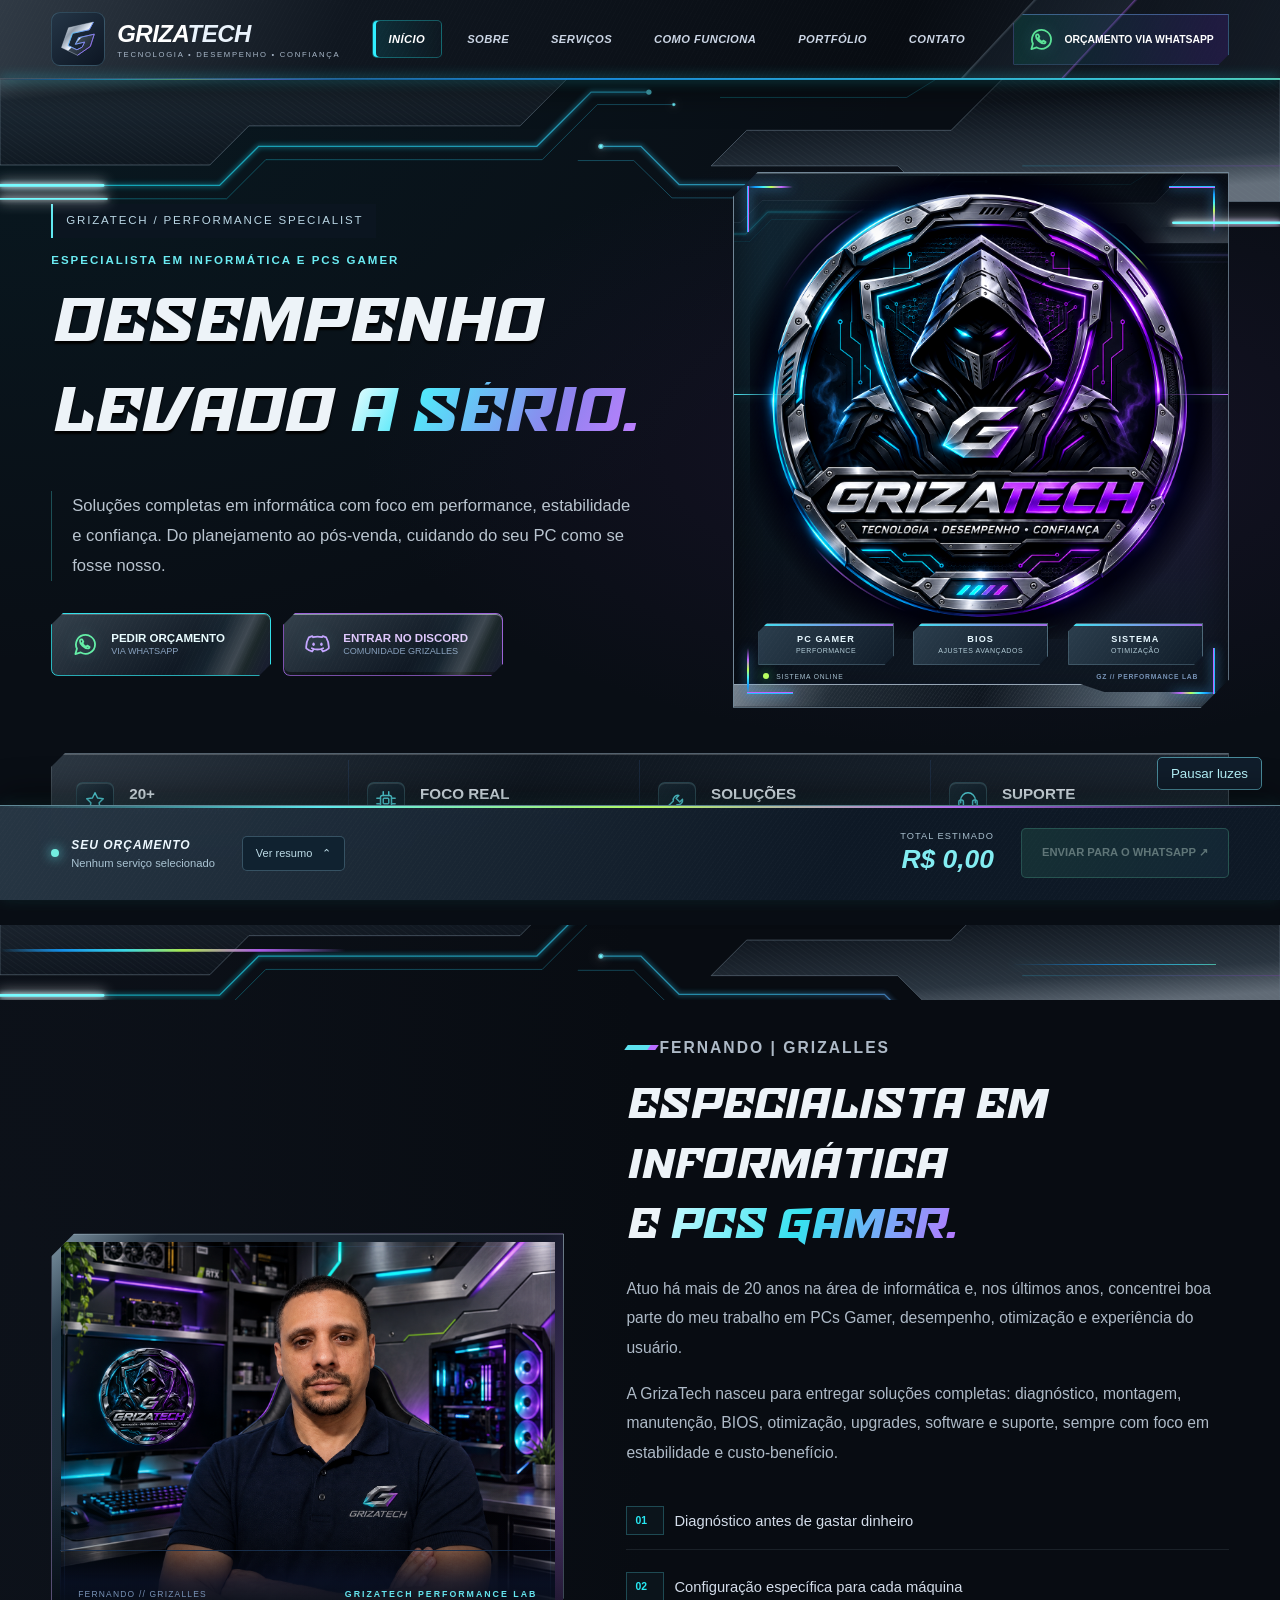
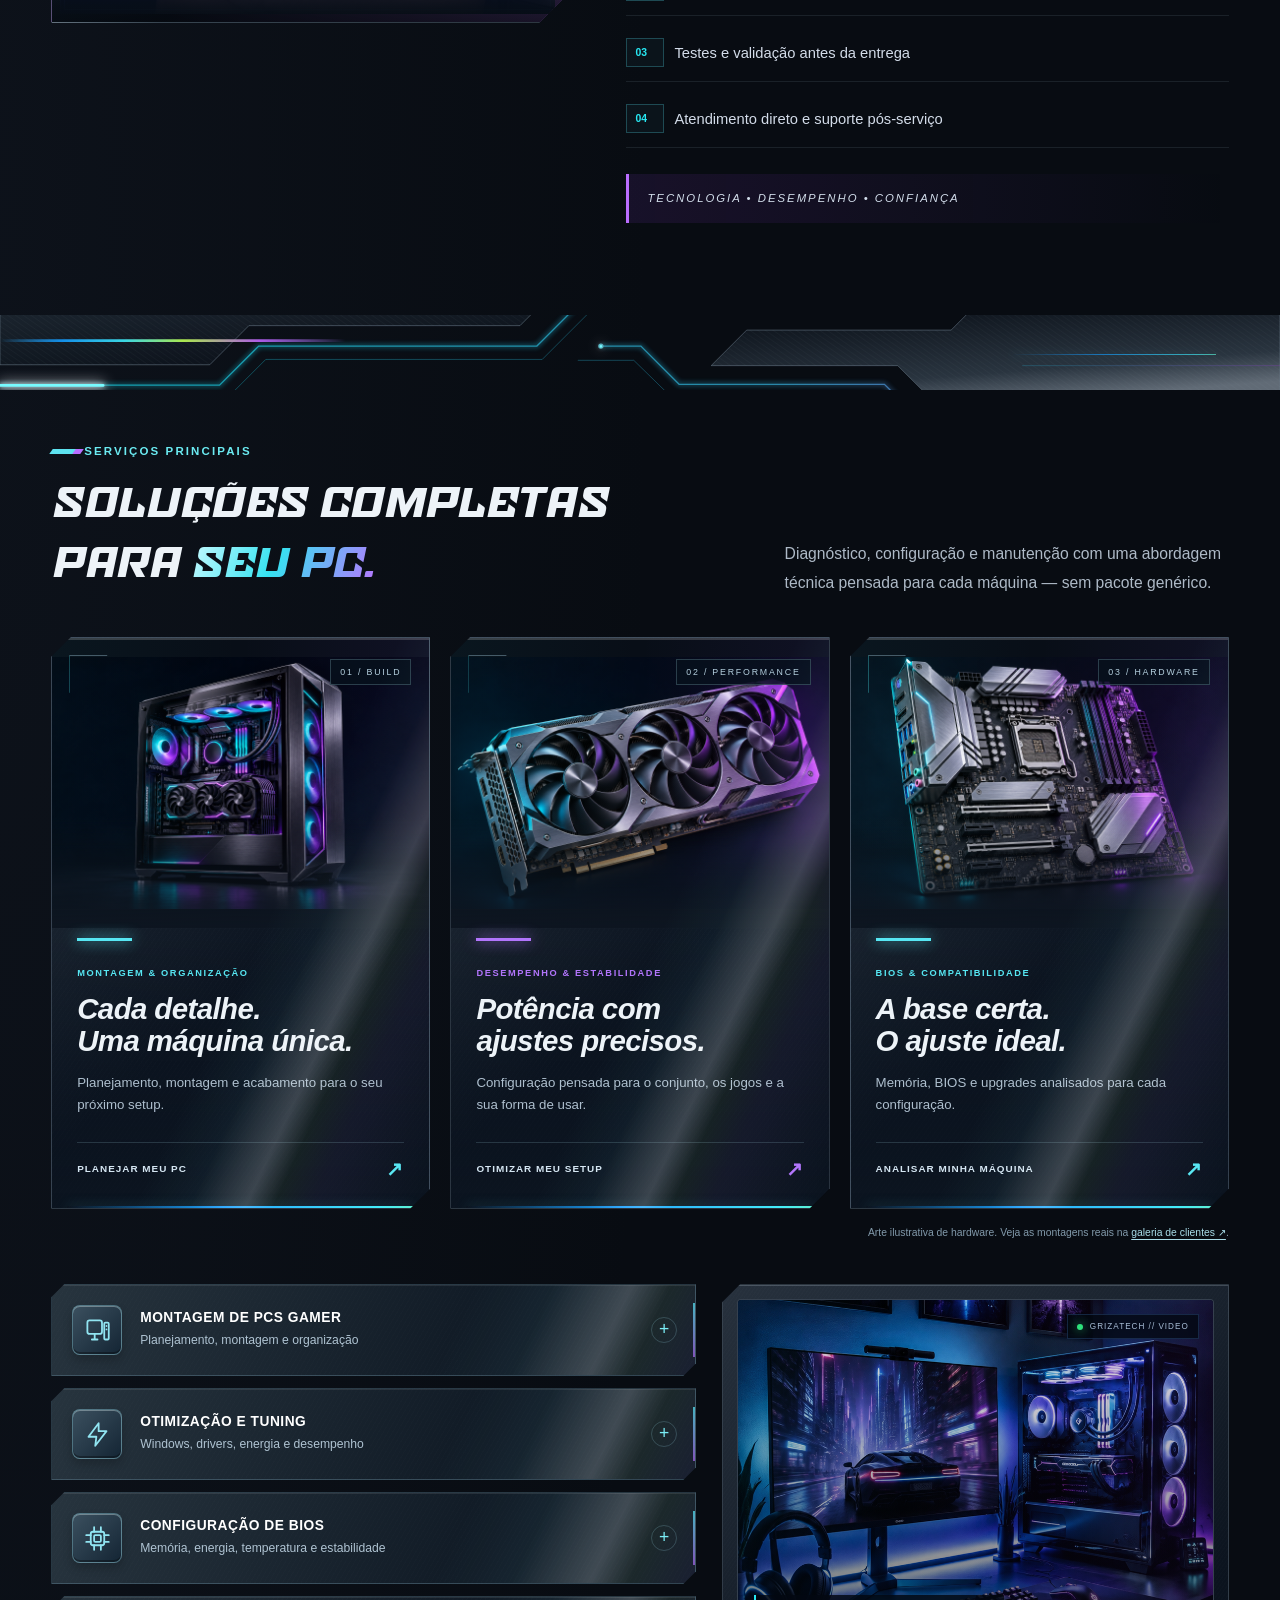
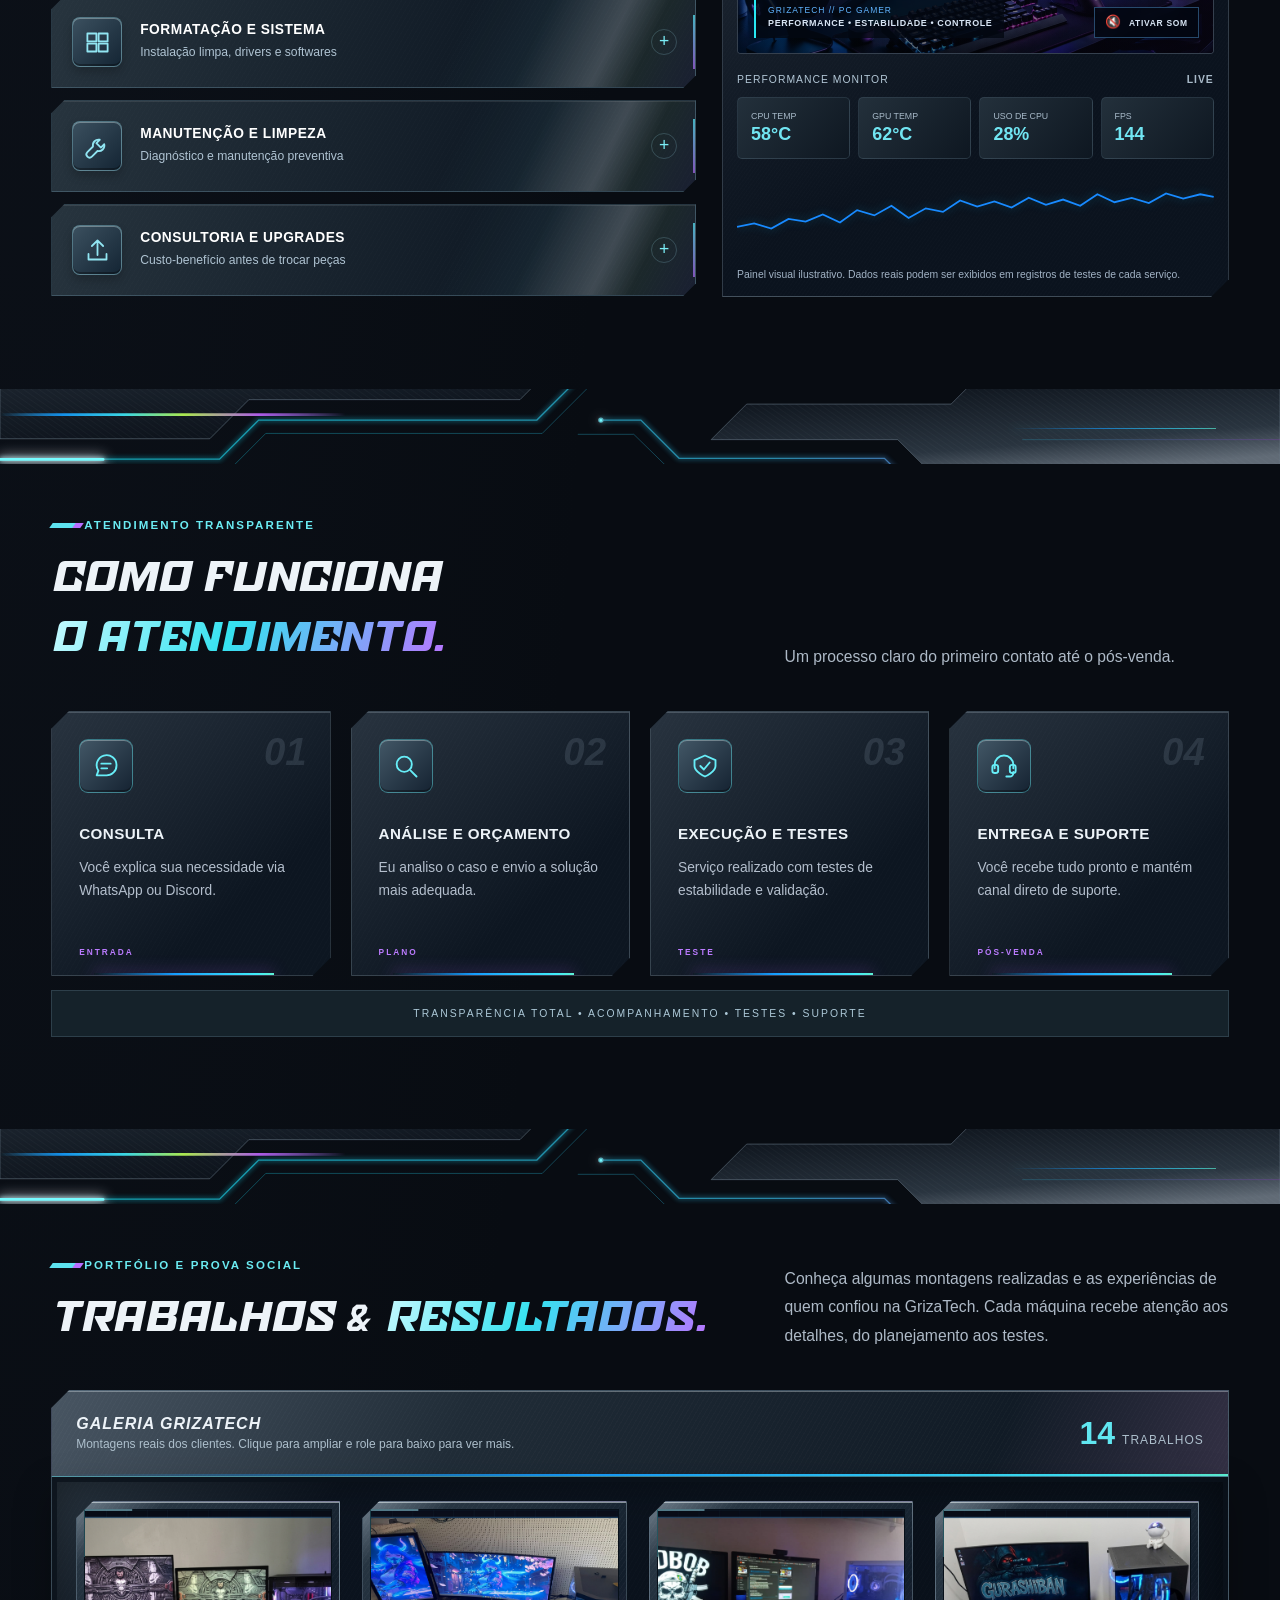
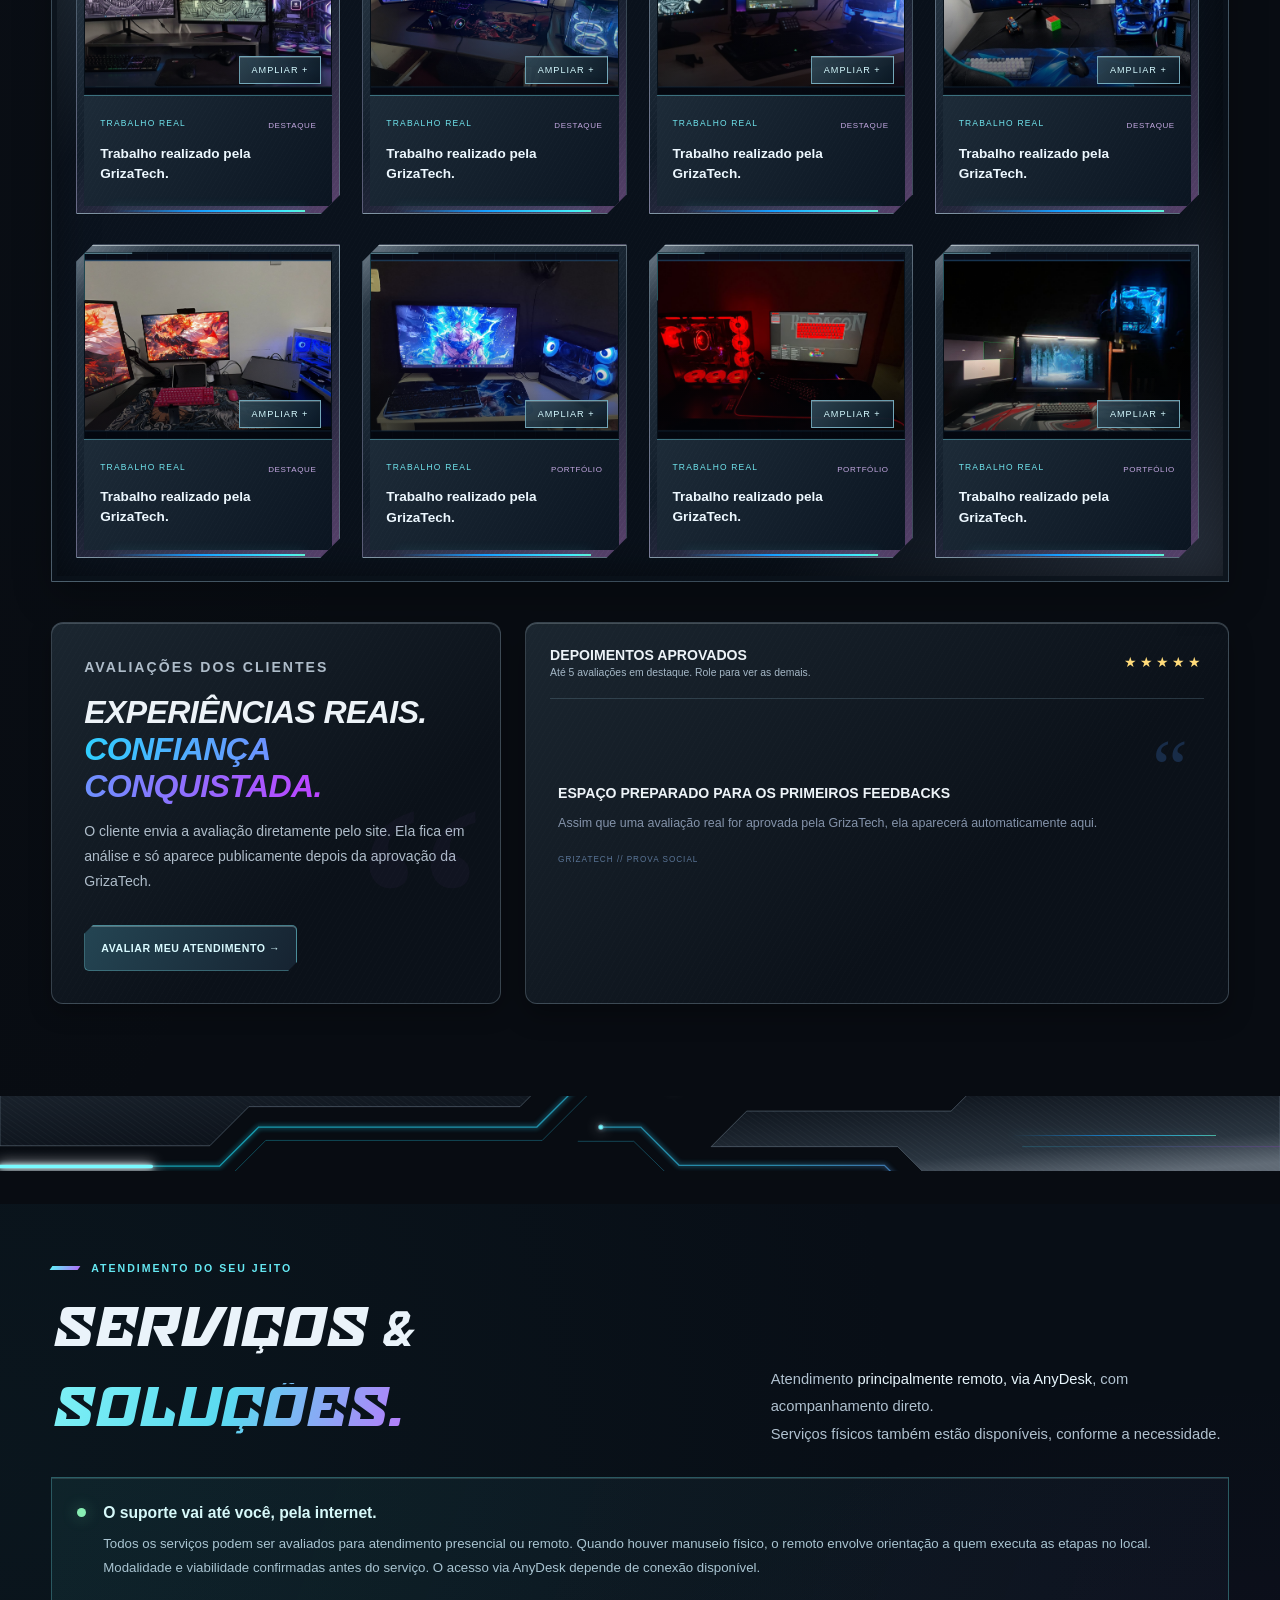
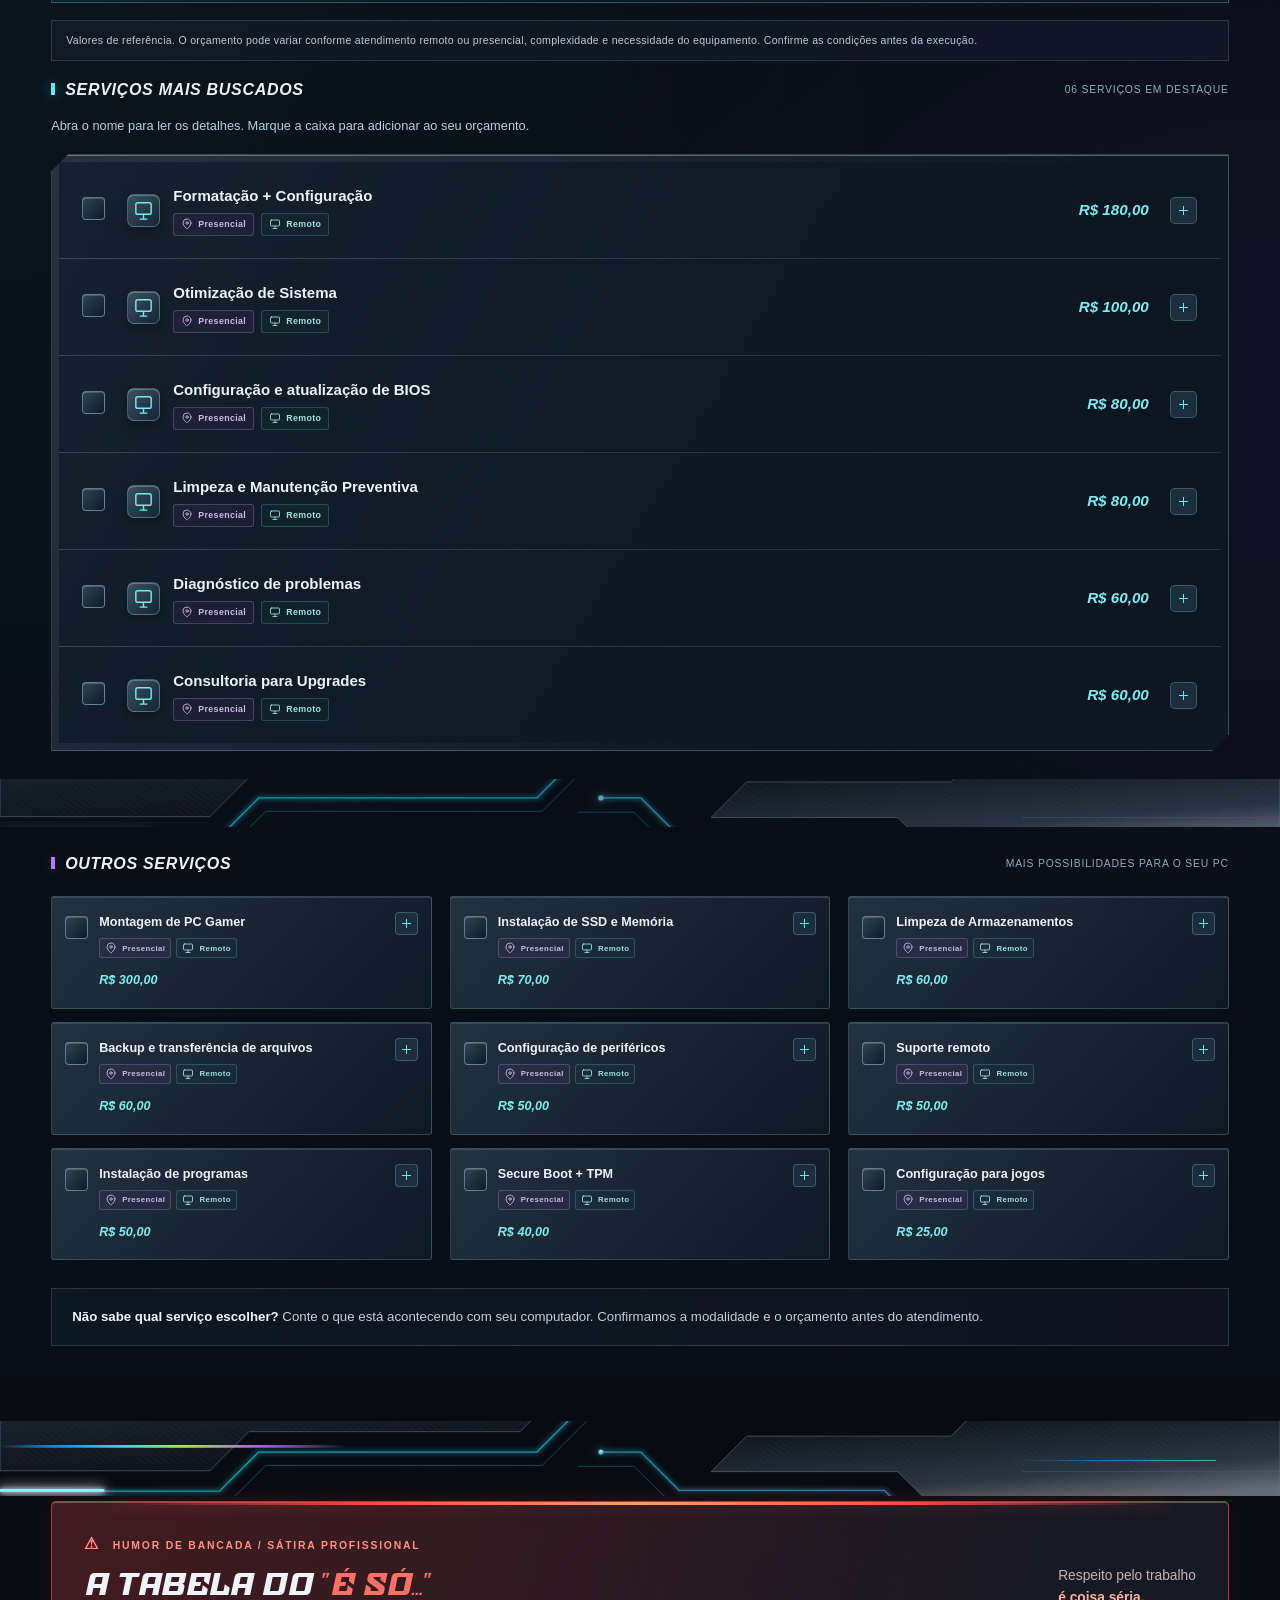
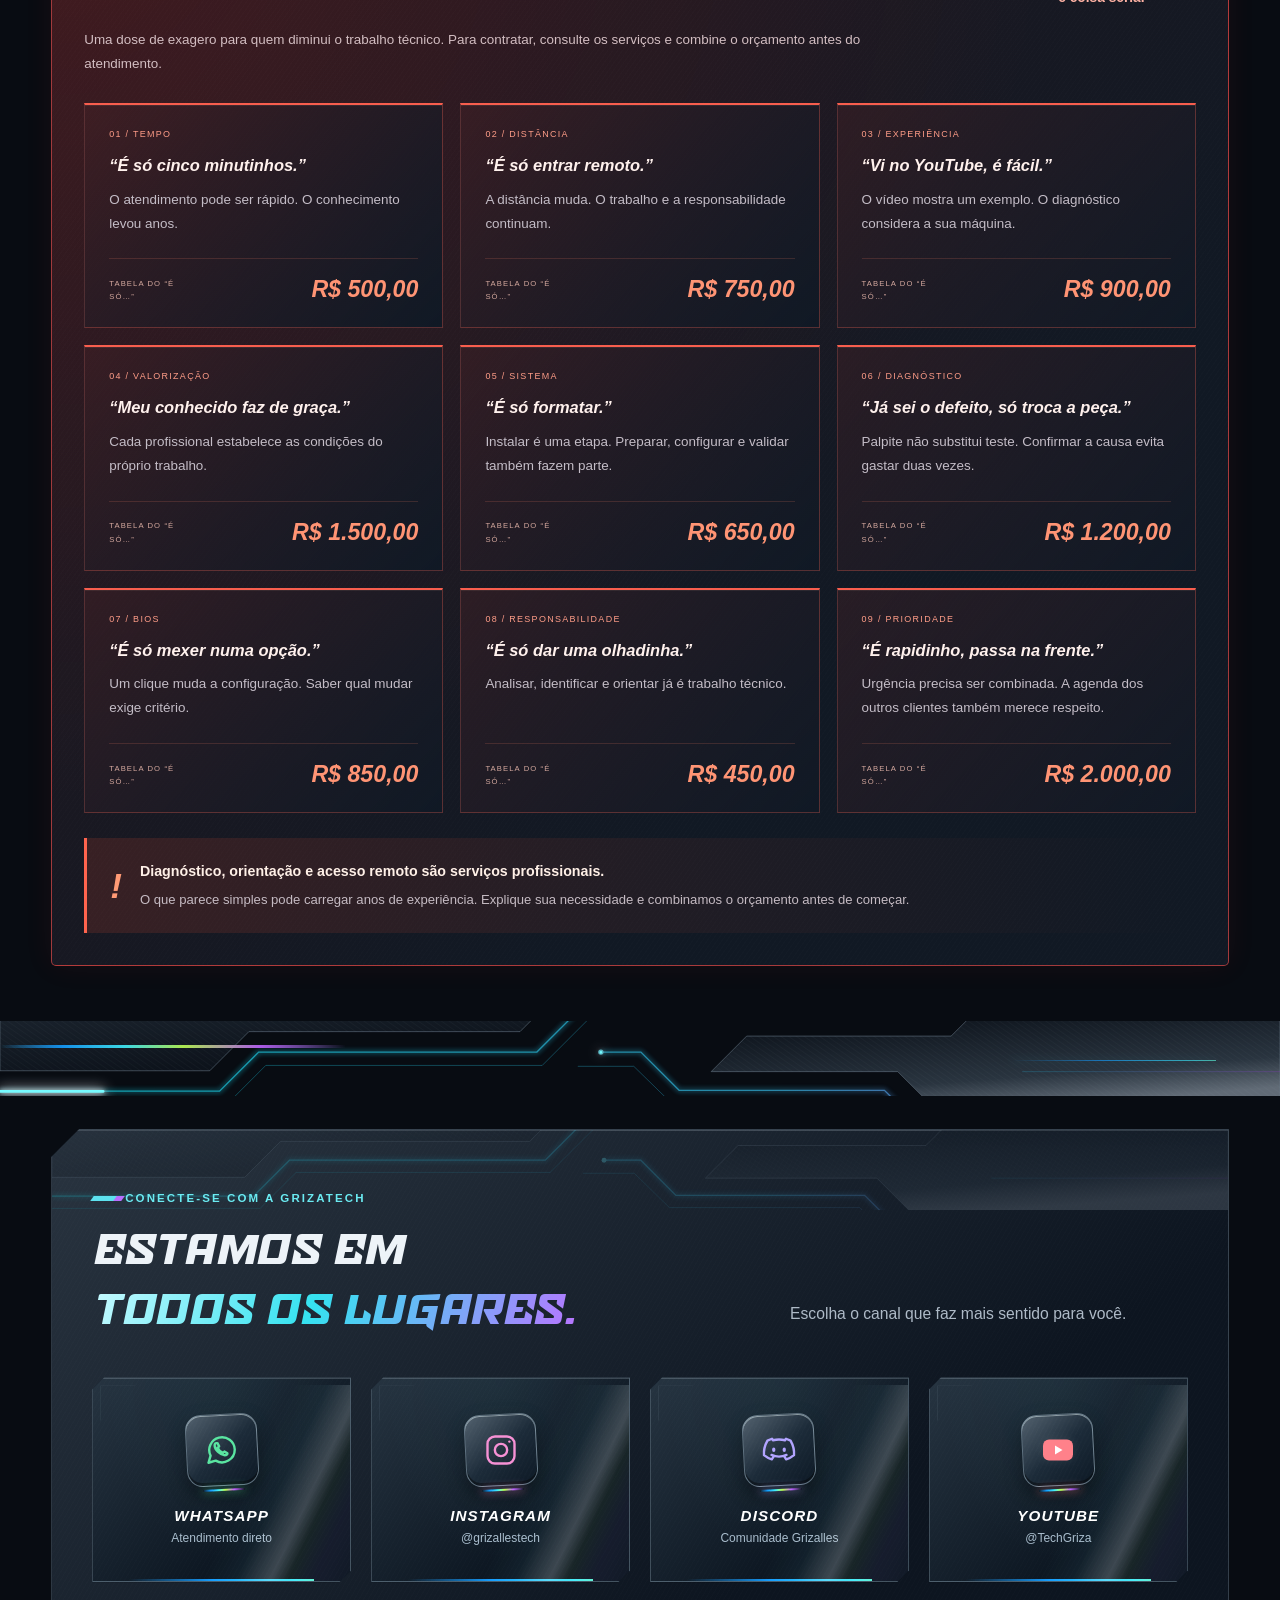
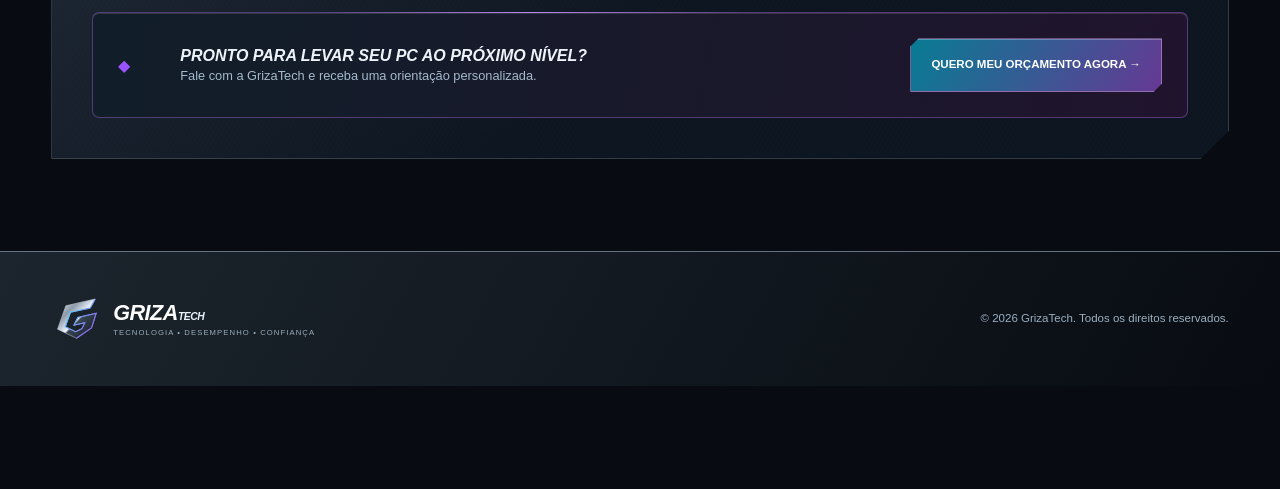
==== commit ffdaefa3: "Add files via upload" ====
--- a/index.html
+++ b/index.html
@@ -210,7 +210,7 @@
         <details class="service-overview" name="overview-services"><summary class="service-row"><span class="metal-reflection" aria-hidden="true"></span>
           <div class="service-icon"><svg class="ui-icon " viewBox="0 0 24 24" fill="none" stroke="currentColor" stroke-width="1.6" stroke-linecap="round" stroke-linejoin="round" aria-hidden="true"><path d="m13 2-9 12h7l-1 8 10-13h-7Z"/></svg></div>
           <span><b>OTIMIZAÇÃO E TUNING</b><small>Windows, drivers, energia e desempenho</small></span><i class="overview-toggle" aria-hidden="true">+</i>
-        </summary><div class="service-overview-body"><p>Analiso como seu computador está configurado e ajusto o sistema para o seu uso, buscando mais fluidez e estabilidade conforme os limites da máquina. O atendimento acontece principalmente por acesso remoto, via N10, com explicação dos ajustes realizados.</p><div class="overview-attendance"><span>REMOTO · PRINCIPAL FORMA DE ATENDIMENTO</span><small>Presencial na região, conforme localização e disponibilidade. Modalidade e orçamento combinados antes do serviço.</small></div><a class="overview-pricing-link" href="#precos">VER VALORES E SELECIONAR SERVIÇOS <span aria-hidden="true">↗</span></a></div></details>
+        </summary><div class="service-overview-body"><p>Analiso como seu computador está configurado e ajusto o sistema para o seu uso, buscando mais fluidez e estabilidade conforme os limites da máquina. O atendimento acontece principalmente por acesso remoto, via AnyDesk, com explicação dos ajustes realizados.</p><div class="overview-attendance"><span>REMOTO · PRINCIPAL FORMA DE ATENDIMENTO</span><small>Presencial na região, conforme localização e disponibilidade. Modalidade e orçamento combinados antes do serviço.</small></div><a class="overview-pricing-link" href="#precos">VER VALORES E SELECIONAR SERVIÇOS <span aria-hidden="true">↗</span></a></div></details>
 
         <details class="service-overview" name="overview-services"><summary class="service-row"><span class="metal-reflection" aria-hidden="true"></span>
           <div class="service-icon"><svg class="ui-icon " viewBox="0 0 24 24" fill="none" stroke="currentColor" stroke-width="1.6" stroke-linecap="round" stroke-linejoin="round" aria-hidden="true"><rect x="6" y="6" width="12" height="12" rx="2"/><rect x="9" y="9" width="6" height="6" rx="1"/><path d="M9 2v4m6-4v4M9 18v4m6-4v4M2 9h4m-4 6h4m12-6h4m-4 6h4"/></svg></div>
@@ -364,7 +364,7 @@
   </div>
 </section>
 
-<section class="section pricing" id="precos"><div class="circuit-lights" aria-hidden="true"><svg class="circuit-light-paths" viewBox="0 0 1440 180" aria-hidden="true"><path class="circuit-beam beam-0" d="M0 122H247L291 78H604L665 17H730" pathLength="100"/><path class="circuit-beam beam-1" d="M1440 164H1038L995 121H764L721 78H676" pathLength="100"/><path class="circuit-beam beam-2" d="M0 137H255L299 93H610L672 31H758" pathLength="100"/></svg></div><div id="serviceShop"><div class="shop-inner"><header class="section-heading"><div><p class="eyebrow">ATENDIMENTO DO SEU JEITO</p><h2 class="shop-title">SERVIÇOS &<br><span>SOLUÇÕES.</span></h2></div><p class="intro">Atendimento <strong>principalmente remoto, via N10</strong>, com acompanhamento direto.<br>Serviços físicos também estão disponíveis, conforme a necessidade.</p></header><div class="remote-attendance"><span class="remote-signal" aria-hidden="true"></span><div><strong>O suporte vai até você, pela internet.</strong><p>Todos os serviços podem ser avaliados para atendimento presencial ou remoto. Quando houver manuseio físico, o remoto envolve orientação a quem executa as etapas no local. Modalidade e viabilidade confirmadas antes do serviço. O acesso via N10 depende de conexão disponível.</p></div></div><p class="shop-demo-note">Valores de referência. O orçamento pode variar conforme atendimento remoto ou presencial, complexidade e necessidade do equipamento. Confirme as condições antes da execução.</p><section aria-labelledby="popular-title"><div class="popular-heading"><h2 id="popular-title">SERVIÇOS MAIS BUSCADOS</h2><span>06 SERVIÇOS EM DESTAQUE</span></div><p class="shop-guide">Abra o nome para ler os detalhes. Marque a caixa para adicionar ao seu orçamento.</p><div class="popular-list"><article class="shop-item primary" data-service="formatacao"><label class="shop-select" title="Selecionar Formatação + Configuração"><input type="checkbox" value="formatacao" aria-label="Selecionar Formatação + Configuração"><span aria-hidden="true"></span></label><details class="service-detail primary" name="popular"><summary><span class="item-icon"><svg viewBox="0 0 24 24" fill="none" stroke="currentColor" stroke-width="1.5" aria-hidden="true"><rect x="4" y="4" width="16" height="12" rx="2"/><path d="M8 21h8m-4-5v5"/></svg></span><span class="service-identity"><span class="item-name">Formatação + Configuração</span><span class="service-modalities"><span class="service-modality in-person"><svg viewBox="0 0 24 24" fill="none" stroke="currentColor" stroke-width="1.7" stroke-linecap="round" stroke-linejoin="round" aria-hidden="true"><path d="M20 10c0 6-8 12-8 12S4 16 4 10a8 8 0 1 1 16 0Z"/><circle cx="12" cy="10" r="2.5"/></svg>Presencial</span><span class="service-modality remote"><svg viewBox="0 0 24 24" fill="none" stroke="currentColor" stroke-width="1.7" stroke-linecap="round" stroke-linejoin="round" aria-hidden="true"><rect x="3" y="4" width="18" height="12" rx="2"/><path d="M8 21h8m-4-5v5"/></svg>Remoto</span></span></span><span class="shop-price">R$ 180,00</span><span class="expand" aria-hidden="true"></span></summary><div class="description"><p class="benefit">Uma instalação limpa, com o computador preparado para o seu uso.</p><p>Reinstalação do Windows, drivers e configuração inicial. O atendimento remoto é avaliado antes do serviço, pois algumas etapas podem exigir sua participação no computador ou atendimento presencial. Combinamos previamente a preservação dos arquivos e os programas necessários.</p><ul><li>Avaliação do atendimento</li><li>Planejamento dos arquivos</li><li>Sistema, drivers e configuração</li></ul><p class="service-condition">Valores de referência. O orçamento pode variar conforme atendimento remoto ou presencial, complexidade e necessidade do equipamento. Confirme as condições antes da execução.</p></div></details></article><article class="shop-item primary" data-service="otimizacao"><label class="shop-select" title="Selecionar Otimização de Sistema"><input type="checkbox" value="otimizacao" aria-label="Selecionar Otimização de Sistema"><span aria-hidden="true"></span></label><details class="service-detail primary" name="popular"><summary><span class="item-icon"><svg viewBox="0 0 24 24" fill="none" stroke="currentColor" stroke-width="1.5" aria-hidden="true"><rect x="4" y="4" width="16" height="12" rx="2"/><path d="M8 21h8m-4-5v5"/></svg></span><span class="service-identity"><span class="item-name">Otimização de Sistema</span><span class="service-modalities"><span class="service-modality in-person"><svg viewBox="0 0 24 24" fill="none" stroke="currentColor" stroke-width="1.7" stroke-linecap="round" stroke-linejoin="round" aria-hidden="true"><path d="M20 10c0 6-8 12-8 12S4 16 4 10a8 8 0 1 1 16 0Z"/><circle cx="12" cy="10" r="2.5"/></svg>Presencial</span><span class="service-modality remote"><svg viewBox="0 0 24 24" fill="none" stroke="currentColor" stroke-width="1.7" stroke-linecap="round" stroke-linejoin="round" aria-hidden="true"><rect x="3" y="4" width="18" height="12" rx="2"/><path d="M8 21h8m-4-5v5"/></svg>Remoto</span></span></span><span class="shop-price">R$ 100,00</span><span class="expand" aria-hidden="true"></span></summary><div class="description"><p class="benefit">Ajustes para aproveitar melhor o computador que você já tem.</p><p>Atendimento principalmente remoto, via N10, para revisar Windows, drivers, programas de inicialização e configurações de uso. Os ajustes são definidos para a sua máquina e para o que você precisa fazer, respeitando os limites do equipamento.</p><ul><li>Análise do sistema</li><li>Ajustes personalizados</li><li>Verificação dos resultados</li></ul><p class="service-condition">Valores de referência. O orçamento pode variar conforme atendimento remoto ou presencial, complexidade e necessidade do equipamento. Confirme as condições antes da execução.</p></div></details></article><article class="shop-item primary" data-service="bios"><label class="shop-select" title="Selecionar Configuração e atualização de BIOS"><input type="checkbox" value="bios" aria-label="Selecionar Configuração e atualização de BIOS"><span aria-hidden="true"></span></label><details class="service-detail primary" name="popular"><summary><span class="item-icon"><svg viewBox="0 0 24 24" fill="none" stroke="currentColor" stroke-width="1.5" aria-hidden="true"><rect x="4" y="4" width="16" height="12" rx="2"/><path d="M8 21h8m-4-5v5"/></svg></span><span class="service-identity"><span class="item-name">Configuração e atualização de BIOS</span><span class="service-modalities"><span class="service-modality in-person"><svg viewBox="0 0 24 24" fill="none" stroke="currentColor" stroke-width="1.7" stroke-linecap="round" stroke-linejoin="round" aria-hidden="true"><path d="M20 10c0 6-8 12-8 12S4 16 4 10a8 8 0 1 1 16 0Z"/><circle cx="12" cy="10" r="2.5"/></svg>Presencial</span><span class="service-modality remote"><svg viewBox="0 0 24 24" fill="none" stroke="currentColor" stroke-width="1.7" stroke-linecap="round" stroke-linejoin="round" aria-hidden="true"><rect x="3" y="4" width="18" height="12" rx="2"/><path d="M8 21h8m-4-5v5"/></svg>Remoto</span></span></span><span class="shop-price">R$ 80,00</span><span class="expand" aria-hidden="true"></span></summary><div class="description"><p class="benefit">Placa-mãe e memória configuradas de acordo com o equipamento.</p><p>Análise da compatibilidade e das configurações de BIOS. A orientação e parte dos ajustes podem ser acompanhadas remotamente; a atualização depende do modelo, das condições do equipamento e de etapas locais. Se houver necessidade de intervenção física, o atendimento presencial será combinado.</p><ul><li>Verificação do modelo</li><li>Análise das configurações</li><li>Atualização quando indicada</li></ul><p class="service-condition">Valores de referência. O orçamento pode variar conforme atendimento remoto ou presencial, complexidade e necessidade do equipamento. Confirme as condições antes da execução.</p></div></details></article><article class="shop-item primary" data-service="manutencao"><label class="shop-select" title="Selecionar Limpeza e Manutenção Preventiva"><input type="checkbox" value="manutencao" aria-label="Selecionar Limpeza e Manutenção Preventiva"><span aria-hidden="true"></span></label><details class="service-detail primary" name="popular"><summary><span class="item-icon"><svg viewBox="0 0 24 24" fill="none" stroke="currentColor" stroke-width="1.5" aria-hidden="true"><rect x="4" y="4" width="16" height="12" rx="2"/><path d="M8 21h8m-4-5v5"/></svg></span><span class="service-identity"><span class="item-name">Limpeza e Manutenção Preventiva</span><span class="service-modalities"><span class="service-modality in-person"><svg viewBox="0 0 24 24" fill="none" stroke="currentColor" stroke-width="1.7" stroke-linecap="round" stroke-linejoin="round" aria-hidden="true"><path d="M20 10c0 6-8 12-8 12S4 16 4 10a8 8 0 1 1 16 0Z"/><circle cx="12" cy="10" r="2.5"/></svg>Presencial</span><span class="service-modality remote"><svg viewBox="0 0 24 24" fill="none" stroke="currentColor" stroke-width="1.7" stroke-linecap="round" stroke-linejoin="round" aria-hidden="true"><rect x="3" y="4" width="18" height="12" rx="2"/><path d="M8 21h8m-4-5v5"/></svg>Remoto</span></span></span><span class="shop-price">R$ 80,00</span><span class="expand" aria-hidden="true"></span></summary><div class="description"><p class="benefit">Cuidado físico para manter seu computador em boas condições.</p><p>Limpeza interna e revisão preventiva do computador, com atenção à poeira e à ventilação. Presencialmente, a execução é feita na máquina; remotamente, o atendimento é de orientação, acompanhando quem realiza a limpeza e as etapas físicas no local. A viabilidade é avaliada antes. Para limpar arquivos e liberar espaço, selecione Limpeza de Armazenamentos.</p><ul><li>Limpeza interna</li><li>Inspeção dos componentes</li><li>Revisão da ventilação</li></ul><p class="service-condition">Valores de referência. O orçamento pode variar conforme atendimento remoto ou presencial, complexidade e necessidade do equipamento. Confirme as condições antes da execução.</p></div></details></article><article class="shop-item primary" data-service="diagnostico"><label class="shop-select" title="Selecionar Diagnóstico de problemas"><input type="checkbox" value="diagnostico" aria-label="Selecionar Diagnóstico de problemas"><span aria-hidden="true"></span></label><details class="service-detail primary" name="popular"><summary><span class="item-icon"><svg viewBox="0 0 24 24" fill="none" stroke="currentColor" stroke-width="1.5" aria-hidden="true"><rect x="4" y="4" width="16" height="12" rx="2"/><path d="M8 21h8m-4-5v5"/></svg></span><span class="service-identity"><span class="item-name">Diagnóstico de problemas</span><span class="service-modalities"><span class="service-modality in-person"><svg viewBox="0 0 24 24" fill="none" stroke="currentColor" stroke-width="1.7" stroke-linecap="round" stroke-linejoin="round" aria-hidden="true"><path d="M20 10c0 6-8 12-8 12S4 16 4 10a8 8 0 1 1 16 0Z"/><circle cx="12" cy="10" r="2.5"/></svg>Presencial</span><span class="service-modality remote"><svg viewBox="0 0 24 24" fill="none" stroke="currentColor" stroke-width="1.7" stroke-linecap="round" stroke-linejoin="round" aria-hidden="true"><rect x="3" y="4" width="18" height="12" rx="2"/><path d="M8 21h8m-4-5v5"/></svg>Remoto</span></span></span><span class="shop-price">R$ 60,00</span><span class="expand" aria-hidden="true"></span></summary><div class="description"><p class="benefit">Entenda a causa do problema antes de decidir o que fazer.</p><p>A investigação começa preferencialmente por atendimento remoto, via N10, quando o computador permite conexão. Analisamos falhas do sistema e os sintomas relatados. Problemas ao ligar ou suspeitas de defeito físico podem exigir avaliação presencial.</p><ul><li>Entendimento dos sintomas</li><li>Análise inicial</li><li>Orientação dos próximos passos</li></ul><p class="service-condition">Valores de referência. O orçamento pode variar conforme atendimento remoto ou presencial, complexidade e necessidade do equipamento. Confirme as condições antes da execução.</p></div></details></article><article class="shop-item primary" data-service="consultoria"><label class="shop-select" title="Selecionar Consultoria para Upgrades"><input type="checkbox" value="consultoria" aria-label="Selecionar Consultoria para Upgrades"><span aria-hidden="true"></span></label><details class="service-detail primary" name="popular"><summary><span class="item-icon"><svg viewBox="0 0 24 24" fill="none" stroke="currentColor" stroke-width="1.5" aria-hidden="true"><rect x="4" y="4" width="16" height="12" rx="2"/><path d="M8 21h8m-4-5v5"/></svg></span><span class="service-identity"><span class="item-name">Consultoria para Upgrades</span><span class="service-modalities"><span class="service-modality in-person"><svg viewBox="0 0 24 24" fill="none" stroke="currentColor" stroke-width="1.7" stroke-linecap="round" stroke-linejoin="round" aria-hidden="true"><path d="M20 10c0 6-8 12-8 12S4 16 4 10a8 8 0 1 1 16 0Z"/><circle cx="12" cy="10" r="2.5"/></svg>Presencial</span><span class="service-modality remote"><svg viewBox="0 0 24 24" fill="none" stroke="currentColor" stroke-width="1.7" stroke-linecap="round" stroke-linejoin="round" aria-hidden="true"><rect x="3" y="4" width="18" height="12" rx="2"/><path d="M8 21h8m-4-5v5"/></svg>Remoto</span></span></span><span class="shop-price">R$ 60,00</span><span class="expand" aria-hidden="true"></span></summary><div class="description"><p class="benefit">Planeje a melhoria do seu computador antes de comprar peças.</p><p>Consultoria principalmente remota, via N10 e canais de atendimento, para analisar a configuração, o uso e o orçamento disponível. Você recebe orientação sobre compatibilidade e prioridades de upgrade. A compra e a instalação das peças não fazem parte desta consultoria.</p><ul><li>Análise da configuração</li><li>Compatibilidade das peças</li><li>Prioridades por orçamento</li></ul><p class="service-condition">Valores de referência. O orçamento pode variar conforme atendimento remoto ou presencial, complexidade e necessidade do equipamento. Confirme as condições antes da execução.</p></div></details></article></div></section><div class="divider" aria-hidden="true"><div class="circuit-lights" aria-hidden="true"><svg class="circuit-light-paths" viewBox="0 0 1440 180" aria-hidden="true"><path class="circuit-beam beam-0" d="M0 122H247L291 78H604L665 17H730" pathLength="100"/><path class="circuit-beam beam-1" d="M1440 164H1038L995 121H764L721 78H676" pathLength="100"/><path class="circuit-beam beam-2" d="M0 137H255L299 93H610L672 31H758" pathLength="100"/></svg></div></div><section aria-labelledby="other-title"><div class="others-heading"><h2 id="other-title">OUTROS SERVIÇOS</h2><span>MAIS POSSIBILIDADES PARA O SEU PC</span></div><div class="other-grid"><article class="shop-item secondary" data-service="montagem"><label class="shop-select" title="Selecionar Montagem de PC Gamer"><input type="checkbox" value="montagem" aria-label="Selecionar Montagem de PC Gamer"><span aria-hidden="true"></span></label><details class="service-detail secondary" name="additional"><summary><span class="service-identity"><span class="item-name">Montagem de PC Gamer</span><span class="service-modalities"><span class="service-modality in-person"><svg viewBox="0 0 24 24" fill="none" stroke="currentColor" stroke-width="1.7" stroke-linecap="round" stroke-linejoin="round" aria-hidden="true"><path d="M20 10c0 6-8 12-8 12S4 16 4 10a8 8 0 1 1 16 0Z"/><circle cx="12" cy="10" r="2.5"/></svg>Presencial</span><span class="service-modality remote"><svg viewBox="0 0 24 24" fill="none" stroke="currentColor" stroke-width="1.7" stroke-linecap="round" stroke-linejoin="round" aria-hidden="true"><rect x="3" y="4" width="18" height="12" rx="2"/><path d="M8 21h8m-4-5v5"/></svg>Remoto</span></span></span><span class="shop-price">R$ 300,00</span><span class="expand" aria-hidden="true"></span></summary><div class="description"><p>Montagem das peças, organização dos cabos e testes de funcionamento. Pode ser presencial ou com orientação remota, via N10, acompanhando quem realiza as etapas físicas no local. A modalidade, as condições e a viabilidade são combinadas antes do serviço.</p><p class="service-condition">Valores de referência. O orçamento pode variar conforme atendimento remoto ou presencial, complexidade e necessidade do equipamento. Confirme as condições antes da execução.</p></div></details></article><article class="shop-item secondary" data-service="ssd-memoria"><label class="shop-select" title="Selecionar Instalação de SSD e Memória"><input type="checkbox" value="ssd-memoria" aria-label="Selecionar Instalação de SSD e Memória"><span aria-hidden="true"></span></label><details class="service-detail secondary" name="additional"><summary><span class="service-identity"><span class="item-name">Instalação de SSD e Memória</span><span class="service-modalities"><span class="service-modality in-person"><svg viewBox="0 0 24 24" fill="none" stroke="currentColor" stroke-width="1.7" stroke-linecap="round" stroke-linejoin="round" aria-hidden="true"><path d="M20 10c0 6-8 12-8 12S4 16 4 10a8 8 0 1 1 16 0Z"/><circle cx="12" cy="10" r="2.5"/></svg>Presencial</span><span class="service-modality remote"><svg viewBox="0 0 24 24" fill="none" stroke="currentColor" stroke-width="1.7" stroke-linecap="round" stroke-linejoin="round" aria-hidden="true"><rect x="3" y="4" width="18" height="12" rx="2"/><path d="M8 21h8m-4-5v5"/></svg>Remoto</span></span></span><span class="shop-price">R$ 70,00</span><span class="expand" aria-hidden="true"></span></summary><div class="description"><p>Verificação de compatibilidade, instalação de SSD ou memória e conferência do funcionamento. Atendimento presencial ou remoto, via N10, com orientação para que você ou uma pessoa no local faça o manuseio das peças. Peças e migração de dados são combinadas à parte.</p><p class="service-condition">Valores de referência. O orçamento pode variar conforme atendimento remoto ou presencial, complexidade e necessidade do equipamento. Confirme as condições antes da execução.</p></div></details></article><article class="shop-item secondary" data-service="armazenamento"><label class="shop-select" title="Selecionar Limpeza de Armazenamentos"><input type="checkbox" value="armazenamento" aria-label="Selecionar Limpeza de Armazenamentos"><span aria-hidden="true"></span></label><details class="service-detail secondary" name="additional"><summary><span class="service-identity"><span class="item-name">Limpeza de Armazenamentos</span><span class="service-modalities"><span class="service-modality in-person"><svg viewBox="0 0 24 24" fill="none" stroke="currentColor" stroke-width="1.7" stroke-linecap="round" stroke-linejoin="round" aria-hidden="true"><path d="M20 10c0 6-8 12-8 12S4 16 4 10a8 8 0 1 1 16 0Z"/><circle cx="12" cy="10" r="2.5"/></svg>Presencial</span><span class="service-modality remote"><svg viewBox="0 0 24 24" fill="none" stroke="currentColor" stroke-width="1.7" stroke-linecap="round" stroke-linejoin="round" aria-hidden="true"><rect x="3" y="4" width="18" height="12" rx="2"/><path d="M8 21h8m-4-5v5"/></svg>Remoto</span></span></span><span class="shop-price">R$ 60,00</span><span class="expand" aria-hidden="true"></span></summary><div class="description"><p>Atendimento remoto, via N10, para analisar o espaço ocupado e remover arquivos temporários e itens dispensáveis com sua autorização. Seus arquivos pessoais são avaliados com você antes de qualquer exclusão. Este serviço não é limpeza física do computador.</p><p class="service-condition">Valores de referência. O orçamento pode variar conforme atendimento remoto ou presencial, complexidade e necessidade do equipamento. Confirme as condições antes da execução.</p></div></details></article><article class="shop-item secondary" data-service="backup"><label class="shop-select" title="Selecionar Backup e transferência de arquivos"><input type="checkbox" value="backup" aria-label="Selecionar Backup e transferência de arquivos"><span aria-hidden="true"></span></label><details class="service-detail secondary" name="additional"><summary><span class="service-identity"><span class="item-name">Backup e transferência de arquivos</span><span class="service-modalities"><span class="service-modality in-person"><svg viewBox="0 0 24 24" fill="none" stroke="currentColor" stroke-width="1.7" stroke-linecap="round" stroke-linejoin="round" aria-hidden="true"><path d="M20 10c0 6-8 12-8 12S4 16 4 10a8 8 0 1 1 16 0Z"/><circle cx="12" cy="10" r="2.5"/></svg>Presencial</span><span class="service-modality remote"><svg viewBox="0 0 24 24" fill="none" stroke="currentColor" stroke-width="1.7" stroke-linecap="round" stroke-linejoin="round" aria-hidden="true"><rect x="3" y="4" width="18" height="12" rx="2"/><path d="M8 21h8m-4-5v5"/></svg>Remoto</span></span></span><span class="shop-price">R$ 60,00</span><span class="expand" aria-hidden="true"></span></summary><div class="description"><p>Cópia e transferência dos arquivos combinados. Pode ser acompanhada remotamente, via N10, quando as unidades estão conectadas e acessíveis. O volume de dados, a conexão e a necessidade de manusear unidades podem alterar prazo, modalidade e valor.</p><p class="service-condition">Valores de referência. O orçamento pode variar conforme atendimento remoto ou presencial, complexidade e necessidade do equipamento. Confirme as condições antes da execução.</p></div></details></article><article class="shop-item secondary" data-service="perifericos"><label class="shop-select" title="Selecionar Configuração de periféricos"><input type="checkbox" value="perifericos" aria-label="Selecionar Configuração de periféricos"><span aria-hidden="true"></span></label><details class="service-detail secondary" name="additional"><summary><span class="service-identity"><span class="item-name">Configuração de periféricos</span><span class="service-modalities"><span class="service-modality in-person"><svg viewBox="0 0 24 24" fill="none" stroke="currentColor" stroke-width="1.7" stroke-linecap="round" stroke-linejoin="round" aria-hidden="true"><path d="M20 10c0 6-8 12-8 12S4 16 4 10a8 8 0 1 1 16 0Z"/><circle cx="12" cy="10" r="2.5"/></svg>Presencial</span><span class="service-modality remote"><svg viewBox="0 0 24 24" fill="none" stroke="currentColor" stroke-width="1.7" stroke-linecap="round" stroke-linejoin="round" aria-hidden="true"><rect x="3" y="4" width="18" height="12" rx="2"/><path d="M8 21h8m-4-5v5"/></svg>Remoto</span></span></span><span class="shop-price">R$ 50,00</span><span class="expand" aria-hidden="true"></span></summary><div class="description"><p>Configuração de impressora, headset, microfone, webcam e outros acessórios, preferencialmente por acesso remoto via N10. O cliente conecta os dispositivos. Problemas físicos ou instalações que exigem intervenção local são avaliados separadamente.</p><p class="service-condition">Valores de referência. O orçamento pode variar conforme atendimento remoto ou presencial, complexidade e necessidade do equipamento. Confirme as condições antes da execução.</p></div></details></article><article class="shop-item secondary" data-service="suporte"><label class="shop-select" title="Selecionar Suporte remoto"><input type="checkbox" value="suporte" aria-label="Selecionar Suporte remoto"><span aria-hidden="true"></span></label><details class="service-detail secondary" name="additional"><summary><span class="service-identity"><span class="item-name">Suporte remoto</span><span class="service-modalities"><span class="service-modality in-person"><svg viewBox="0 0 24 24" fill="none" stroke="currentColor" stroke-width="1.7" stroke-linecap="round" stroke-linejoin="round" aria-hidden="true"><path d="M20 10c0 6-8 12-8 12S4 16 4 10a8 8 0 1 1 16 0Z"/><circle cx="12" cy="10" r="2.5"/></svg>Presencial</span><span class="service-modality remote"><svg viewBox="0 0 24 24" fill="none" stroke="currentColor" stroke-width="1.7" stroke-linecap="round" stroke-linejoin="round" aria-hidden="true"><rect x="3" y="4" width="18" height="12" rx="2"/><path d="M8 21h8m-4-5v5"/></svg>Remoto</span></span></span><span class="shop-price">R$ 50,00</span><span class="expand" aria-hidden="true"></span></summary><div class="description"><p>Atendimento pela internet, via N10, para analisar e resolver dificuldades de programas e configurações. É necessário que o computador ligue e tenha conexão. O valor depende da demanda; serviços específicos e peças são orçados conforme a necessidade.</p><p class="service-condition">Valores de referência. O orçamento pode variar conforme atendimento remoto ou presencial, complexidade e necessidade do equipamento. Confirme as condições antes da execução.</p></div></details></article><article class="shop-item secondary" data-service="programas"><label class="shop-select" title="Selecionar Instalação de programas"><input type="checkbox" value="programas" aria-label="Selecionar Instalação de programas"><span aria-hidden="true"></span></label><details class="service-detail secondary" name="additional"><summary><span class="service-identity"><span class="item-name">Instalação de programas</span><span class="service-modalities"><span class="service-modality in-person"><svg viewBox="0 0 24 24" fill="none" stroke="currentColor" stroke-width="1.7" stroke-linecap="round" stroke-linejoin="round" aria-hidden="true"><path d="M20 10c0 6-8 12-8 12S4 16 4 10a8 8 0 1 1 16 0Z"/><circle cx="12" cy="10" r="2.5"/></svg>Presencial</span><span class="service-modality remote"><svg viewBox="0 0 24 24" fill="none" stroke="currentColor" stroke-width="1.7" stroke-linecap="round" stroke-linejoin="round" aria-hidden="true"><rect x="3" y="4" width="18" height="12" rx="2"/><path d="M8 21h8m-4-5v5"/></svg>Remoto</span></span></span><span class="shop-price">R$ 50,00</span><span class="expand" aria-hidden="true"></span></summary><div class="description"><p>Instalação e configuração de programas por atendimento remoto, via N10, conforme a compatibilidade do computador. Os programas e o escopo são combinados antes do serviço. Licenças, assinaturas e compras de software não estão incluídas no valor.</p><p class="service-condition">Valores de referência. O orçamento pode variar conforme atendimento remoto ou presencial, complexidade e necessidade do equipamento. Confirme as condições antes da execução.</p></div></details></article><article class="shop-item secondary" data-service="secureboot"><label class="shop-select" title="Selecionar Secure Boot + TPM"><input type="checkbox" value="secureboot" aria-label="Selecionar Secure Boot + TPM"><span aria-hidden="true"></span></label><details class="service-detail secondary" name="additional"><summary><span class="service-identity"><span class="item-name">Secure Boot + TPM</span><span class="service-modalities"><span class="service-modality in-person"><svg viewBox="0 0 24 24" fill="none" stroke="currentColor" stroke-width="1.7" stroke-linecap="round" stroke-linejoin="round" aria-hidden="true"><path d="M20 10c0 6-8 12-8 12S4 16 4 10a8 8 0 1 1 16 0Z"/><circle cx="12" cy="10" r="2.5"/></svg>Presencial</span><span class="service-modality remote"><svg viewBox="0 0 24 24" fill="none" stroke="currentColor" stroke-width="1.7" stroke-linecap="round" stroke-linejoin="round" aria-hidden="true"><rect x="3" y="4" width="18" height="12" rx="2"/><path d="M8 21h8m-4-5v5"/></svg>Remoto</span></span></span><span class="shop-price">R$ 40,00</span><span class="expand" aria-hidden="true"></span></summary><div class="description"><p>Verificação de compatibilidade e acompanhamento da configuração de Secure Boot e TPM. O processo pode exigir reinicialização e sua participação local na BIOS. A viabilidade do atendimento remoto é confirmada antes; não inclui a compra de módulos ou peças.</p><p class="service-condition">Valores de referência. O orçamento pode variar conforme atendimento remoto ou presencial, complexidade e necessidade do equipamento. Confirme as condições antes da execução.</p></div></details></article><article class="shop-item secondary" data-service="jogos"><label class="shop-select" title="Selecionar Configuração para jogos"><input type="checkbox" value="jogos" aria-label="Selecionar Configuração para jogos"><span aria-hidden="true"></span></label><details class="service-detail secondary" name="additional"><summary><span class="service-identity"><span class="item-name">Configuração para jogos</span><span class="service-modalities"><span class="service-modality in-person"><svg viewBox="0 0 24 24" fill="none" stroke="currentColor" stroke-width="1.7" stroke-linecap="round" stroke-linejoin="round" aria-hidden="true"><path d="M20 10c0 6-8 12-8 12S4 16 4 10a8 8 0 1 1 16 0Z"/><circle cx="12" cy="10" r="2.5"/></svg>Presencial</span><span class="service-modality remote"><svg viewBox="0 0 24 24" fill="none" stroke="currentColor" stroke-width="1.7" stroke-linecap="round" stroke-linejoin="round" aria-hidden="true"><rect x="3" y="4" width="18" height="12" rx="2"/><path d="M8 21h8m-4-5v5"/></svg>Remoto</span></span></span><span class="shop-price">R$ 25,00</span><span class="expand" aria-hidden="true"></span></summary><div class="description"><p>Atendimento remoto, via N10, para ajustar as configurações do jogo combinado e adequá-las à sua máquina e à sua preferência de qualidade e fluidez. A quantidade de jogos e a necessidade de outros ajustes podem alterar o orçamento.</p><p class="service-condition">Valores de referência. O orçamento pode variar conforme atendimento remoto ou presencial, complexidade e necessidade do equipamento. Confirme as condições antes da execução.</p></div></details></article></div></section><div class="helper"><div><strong>Não sabe qual serviço escolher?</strong> Conte o que está acontecendo com seu computador. Confirmamos a modalidade e o orçamento antes do atendimento.</div></div></div></div></section>
+<section class="section pricing" id="precos"><div class="circuit-lights" aria-hidden="true"><svg class="circuit-light-paths" viewBox="0 0 1440 180" aria-hidden="true"><path class="circuit-beam beam-0" d="M0 122H247L291 78H604L665 17H730" pathLength="100"/><path class="circuit-beam beam-1" d="M1440 164H1038L995 121H764L721 78H676" pathLength="100"/><path class="circuit-beam beam-2" d="M0 137H255L299 93H610L672 31H758" pathLength="100"/></svg></div><div id="serviceShop"><div class="shop-inner"><header class="section-heading"><div><p class="eyebrow">ATENDIMENTO DO SEU JEITO</p><h2 class="shop-title">SERVIÇOS &<br><span>SOLUÇÕES.</span></h2></div><p class="intro">Atendimento <strong>principalmente remoto, via AnyDesk</strong>, com acompanhamento direto.<br>Serviços físicos também estão disponíveis, conforme a necessidade.</p></header><div class="remote-attendance"><span class="remote-signal" aria-hidden="true"></span><div><strong>O suporte vai até você, pela internet.</strong><p>Todos os serviços podem ser avaliados para atendimento presencial ou remoto. Quando houver manuseio físico, o remoto envolve orientação a quem executa as etapas no local. Modalidade e viabilidade confirmadas antes do serviço. O acesso via AnyDesk depende de conexão disponível.</p></div></div><p class="shop-demo-note">Valores de referência. O orçamento pode variar conforme atendimento remoto ou presencial, complexidade e necessidade do equipamento. Confirme as condições antes da execução.</p><section aria-labelledby="popular-title"><div class="popular-heading"><h2 id="popular-title">SERVIÇOS MAIS BUSCADOS</h2><span>06 SERVIÇOS EM DESTAQUE</span></div><p class="shop-guide">Abra o nome para ler os detalhes. Marque a caixa para adicionar ao seu orçamento.</p><div class="popular-list"><article class="shop-item primary" data-service="formatacao"><label class="shop-select" title="Selecionar Formatação + Configuração"><input type="checkbox" value="formatacao" aria-label="Selecionar Formatação + Configuração"><span aria-hidden="true"></span></label><details class="service-detail primary" name="popular"><summary><span class="item-icon"><svg viewBox="0 0 24 24" fill="none" stroke="currentColor" stroke-width="1.5" aria-hidden="true"><rect x="4" y="4" width="16" height="12" rx="2"/><path d="M8 21h8m-4-5v5"/></svg></span><span class="service-identity"><span class="item-name">Formatação + Configuração</span><span class="service-modalities"><span class="service-modality in-person"><svg viewBox="0 0 24 24" fill="none" stroke="currentColor" stroke-width="1.7" stroke-linecap="round" stroke-linejoin="round" aria-hidden="true"><path d="M20 10c0 6-8 12-8 12S4 16 4 10a8 8 0 1 1 16 0Z"/><circle cx="12" cy="10" r="2.5"/></svg>Presencial</span><span class="service-modality remote"><svg viewBox="0 0 24 24" fill="none" stroke="currentColor" stroke-width="1.7" stroke-linecap="round" stroke-linejoin="round" aria-hidden="true"><rect x="3" y="4" width="18" height="12" rx="2"/><path d="M8 21h8m-4-5v5"/></svg>Remoto</span></span></span><span class="shop-price">R$ 180,00</span><span class="expand" aria-hidden="true"></span></summary><div class="description"><p class="benefit">Uma instalação limpa, com o computador preparado para o seu uso.</p><p>Reinstalação do Windows, drivers e configuração inicial. O atendimento remoto é avaliado antes do serviço, pois algumas etapas podem exigir sua participação no computador ou atendimento presencial. Combinamos previamente a preservação dos arquivos e os programas necessários.</p><ul><li>Avaliação do atendimento</li><li>Planejamento dos arquivos</li><li>Sistema, drivers e configuração</li></ul><p class="service-condition">Valores de referência. O orçamento pode variar conforme atendimento remoto ou presencial, complexidade e necessidade do equipamento. Confirme as condições antes da execução.</p></div></details></article><article class="shop-item primary" data-service="otimizacao"><label class="shop-select" title="Selecionar Otimização de Sistema"><input type="checkbox" value="otimizacao" aria-label="Selecionar Otimização de Sistema"><span aria-hidden="true"></span></label><details class="service-detail primary" name="popular"><summary><span class="item-icon"><svg viewBox="0 0 24 24" fill="none" stroke="currentColor" stroke-width="1.5" aria-hidden="true"><rect x="4" y="4" width="16" height="12" rx="2"/><path d="M8 21h8m-4-5v5"/></svg></span><span class="service-identity"><span class="item-name">Otimização de Sistema</span><span class="service-modalities"><span class="service-modality in-person"><svg viewBox="0 0 24 24" fill="none" stroke="currentColor" stroke-width="1.7" stroke-linecap="round" stroke-linejoin="round" aria-hidden="true"><path d="M20 10c0 6-8 12-8 12S4 16 4 10a8 8 0 1 1 16 0Z"/><circle cx="12" cy="10" r="2.5"/></svg>Presencial</span><span class="service-modality remote"><svg viewBox="0 0 24 24" fill="none" stroke="currentColor" stroke-width="1.7" stroke-linecap="round" stroke-linejoin="round" aria-hidden="true"><rect x="3" y="4" width="18" height="12" rx="2"/><path d="M8 21h8m-4-5v5"/></svg>Remoto</span></span></span><span class="shop-price">R$ 100,00</span><span class="expand" aria-hidden="true"></span></summary><div class="description"><p class="benefit">Ajustes para aproveitar melhor o computador que você já tem.</p><p>Atendimento principalmente remoto, via AnyDesk, para revisar Windows, drivers, programas de inicialização e configurações de uso. Os ajustes são definidos para a sua máquina e para o que você precisa fazer, respeitando os limites do equipamento.</p><ul><li>Análise do sistema</li><li>Ajustes personalizados</li><li>Verificação dos resultados</li></ul><p class="service-condition">Valores de referência. O orçamento pode variar conforme atendimento remoto ou presencial, complexidade e necessidade do equipamento. Confirme as condições antes da execução.</p></div></details></article><article class="shop-item primary" data-service="bios"><label class="shop-select" title="Selecionar Configuração e atualização de BIOS"><input type="checkbox" value="bios" aria-label="Selecionar Configuração e atualização de BIOS"><span aria-hidden="true"></span></label><details class="service-detail primary" name="popular"><summary><span class="item-icon"><svg viewBox="0 0 24 24" fill="none" stroke="currentColor" stroke-width="1.5" aria-hidden="true"><rect x="4" y="4" width="16" height="12" rx="2"/><path d="M8 21h8m-4-5v5"/></svg></span><span class="service-identity"><span class="item-name">Configuração e atualização de BIOS</span><span class="service-modalities"><span class="service-modality in-person"><svg viewBox="0 0 24 24" fill="none" stroke="currentColor" stroke-width="1.7" stroke-linecap="round" stroke-linejoin="round" aria-hidden="true"><path d="M20 10c0 6-8 12-8 12S4 16 4 10a8 8 0 1 1 16 0Z"/><circle cx="12" cy="10" r="2.5"/></svg>Presencial</span><span class="service-modality remote"><svg viewBox="0 0 24 24" fill="none" stroke="currentColor" stroke-width="1.7" stroke-linecap="round" stroke-linejoin="round" aria-hidden="true"><rect x="3" y="4" width="18" height="12" rx="2"/><path d="M8 21h8m-4-5v5"/></svg>Remoto</span></span></span><span class="shop-price">R$ 80,00</span><span class="expand" aria-hidden="true"></span></summary><div class="description"><p class="benefit">Placa-mãe e memória configuradas de acordo com o equipamento.</p><p>Análise da compatibilidade e das configurações de BIOS. A orientação e parte dos ajustes podem ser acompanhadas remotamente; a atualização depende do modelo, das condições do equipamento e de etapas locais. Se houver necessidade de intervenção física, o atendimento presencial será combinado.</p><ul><li>Verificação do modelo</li><li>Análise das configurações</li><li>Atualização quando indicada</li></ul><p class="service-condition">Valores de referência. O orçamento pode variar conforme atendimento remoto ou presencial, complexidade e necessidade do equipamento. Confirme as condições antes da execução.</p></div></details></article><article class="shop-item primary" data-service="manutencao"><label class="shop-select" title="Selecionar Limpeza e Manutenção Preventiva"><input type="checkbox" value="manutencao" aria-label="Selecionar Limpeza e Manutenção Preventiva"><span aria-hidden="true"></span></label><details class="service-detail primary" name="popular"><summary><span class="item-icon"><svg viewBox="0 0 24 24" fill="none" stroke="currentColor" stroke-width="1.5" aria-hidden="true"><rect x="4" y="4" width="16" height="12" rx="2"/><path d="M8 21h8m-4-5v5"/></svg></span><span class="service-identity"><span class="item-name">Limpeza e Manutenção Preventiva</span><span class="service-modalities"><span class="service-modality in-person"><svg viewBox="0 0 24 24" fill="none" stroke="currentColor" stroke-width="1.7" stroke-linecap="round" stroke-linejoin="round" aria-hidden="true"><path d="M20 10c0 6-8 12-8 12S4 16 4 10a8 8 0 1 1 16 0Z"/><circle cx="12" cy="10" r="2.5"/></svg>Presencial</span><span class="service-modality remote"><svg viewBox="0 0 24 24" fill="none" stroke="currentColor" stroke-width="1.7" stroke-linecap="round" stroke-linejoin="round" aria-hidden="true"><rect x="3" y="4" width="18" height="12" rx="2"/><path d="M8 21h8m-4-5v5"/></svg>Remoto</span></span></span><span class="shop-price">R$ 80,00</span><span class="expand" aria-hidden="true"></span></summary><div class="description"><p class="benefit">Cuidado físico para manter seu computador em boas condições.</p><p>Limpeza interna e revisão preventiva do computador, com atenção à poeira e à ventilação. Presencialmente, a execução é feita na máquina; remotamente, o atendimento é de orientação, acompanhando quem realiza a limpeza e as etapas físicas no local. A viabilidade é avaliada antes. Para limpar arquivos e liberar espaço, selecione Limpeza de Armazenamentos.</p><ul><li>Limpeza interna</li><li>Inspeção dos componentes</li><li>Revisão da ventilação</li></ul><p class="service-condition">Valores de referência. O orçamento pode variar conforme atendimento remoto ou presencial, complexidade e necessidade do equipamento. Confirme as condições antes da execução.</p></div></details></article><article class="shop-item primary" data-service="diagnostico"><label class="shop-select" title="Selecionar Diagnóstico de problemas"><input type="checkbox" value="diagnostico" aria-label="Selecionar Diagnóstico de problemas"><span aria-hidden="true"></span></label><details class="service-detail primary" name="popular"><summary><span class="item-icon"><svg viewBox="0 0 24 24" fill="none" stroke="currentColor" stroke-width="1.5" aria-hidden="true"><rect x="4" y="4" width="16" height="12" rx="2"/><path d="M8 21h8m-4-5v5"/></svg></span><span class="service-identity"><span class="item-name">Diagnóstico de problemas</span><span class="service-modalities"><span class="service-modality in-person"><svg viewBox="0 0 24 24" fill="none" stroke="currentColor" stroke-width="1.7" stroke-linecap="round" stroke-linejoin="round" aria-hidden="true"><path d="M20 10c0 6-8 12-8 12S4 16 4 10a8 8 0 1 1 16 0Z"/><circle cx="12" cy="10" r="2.5"/></svg>Presencial</span><span class="service-modality remote"><svg viewBox="0 0 24 24" fill="none" stroke="currentColor" stroke-width="1.7" stroke-linecap="round" stroke-linejoin="round" aria-hidden="true"><rect x="3" y="4" width="18" height="12" rx="2"/><path d="M8 21h8m-4-5v5"/></svg>Remoto</span></span></span><span class="shop-price">R$ 60,00</span><span class="expand" aria-hidden="true"></span></summary><div class="description"><p class="benefit">Entenda a causa do problema antes de decidir o que fazer.</p><p>A investigação começa preferencialmente por atendimento remoto, via AnyDesk, quando o computador permite conexão. Analisamos falhas do sistema e os sintomas relatados. Problemas ao ligar ou suspeitas de defeito físico podem exigir avaliação presencial.</p><ul><li>Entendimento dos sintomas</li><li>Análise inicial</li><li>Orientação dos próximos passos</li></ul><p class="service-condition">Valores de referência. O orçamento pode variar conforme atendimento remoto ou presencial, complexidade e necessidade do equipamento. Confirme as condições antes da execução.</p></div></details></article><article class="shop-item primary" data-service="consultoria"><label class="shop-select" title="Selecionar Consultoria para Upgrades"><input type="checkbox" value="consultoria" aria-label="Selecionar Consultoria para Upgrades"><span aria-hidden="true"></span></label><details class="service-detail primary" name="popular"><summary><span class="item-icon"><svg viewBox="0 0 24 24" fill="none" stroke="currentColor" stroke-width="1.5" aria-hidden="true"><rect x="4" y="4" width="16" height="12" rx="2"/><path d="M8 21h8m-4-5v5"/></svg></span><span class="service-identity"><span class="item-name">Consultoria para Upgrades</span><span class="service-modalities"><span class="service-modality in-person"><svg viewBox="0 0 24 24" fill="none" stroke="currentColor" stroke-width="1.7" stroke-linecap="round" stroke-linejoin="round" aria-hidden="true"><path d="M20 10c0 6-8 12-8 12S4 16 4 10a8 8 0 1 1 16 0Z"/><circle cx="12" cy="10" r="2.5"/></svg>Presencial</span><span class="service-modality remote"><svg viewBox="0 0 24 24" fill="none" stroke="currentColor" stroke-width="1.7" stroke-linecap="round" stroke-linejoin="round" aria-hidden="true"><rect x="3" y="4" width="18" height="12" rx="2"/><path d="M8 21h8m-4-5v5"/></svg>Remoto</span></span></span><span class="shop-price">R$ 60,00</span><span class="expand" aria-hidden="true"></span></summary><div class="description"><p class="benefit">Planeje a melhoria do seu computador antes de comprar peças.</p><p>Consultoria principalmente remota, via AnyDesk e canais de atendimento, para analisar a configuração, o uso e o orçamento disponível. Você recebe orientação sobre compatibilidade e prioridades de upgrade. A compra e a instalação das peças não fazem parte desta consultoria.</p><ul><li>Análise da configuração</li><li>Compatibilidade das peças</li><li>Prioridades por orçamento</li></ul><p class="service-condition">Valores de referência. O orçamento pode variar conforme atendimento remoto ou presencial, complexidade e necessidade do equipamento. Confirme as condições antes da execução.</p></div></details></article></div></section><div class="divider" aria-hidden="true"><div class="circuit-lights" aria-hidden="true"><svg class="circuit-light-paths" viewBox="0 0 1440 180" aria-hidden="true"><path class="circuit-beam beam-0" d="M0 122H247L291 78H604L665 17H730" pathLength="100"/><path class="circuit-beam beam-1" d="M1440 164H1038L995 121H764L721 78H676" pathLength="100"/><path class="circuit-beam beam-2" d="M0 137H255L299 93H610L672 31H758" pathLength="100"/></svg></div></div><section aria-labelledby="other-title"><div class="others-heading"><h2 id="other-title">OUTROS SERVIÇOS</h2><span>MAIS POSSIBILIDADES PARA O SEU PC</span></div><div class="other-grid"><article class="shop-item secondary" data-service="montagem"><label class="shop-select" title="Selecionar Montagem de PC Gamer"><input type="checkbox" value="montagem" aria-label="Selecionar Montagem de PC Gamer"><span aria-hidden="true"></span></label><details class="service-detail secondary" name="additional"><summary><span class="service-identity"><span class="item-name">Montagem de PC Gamer</span><span class="service-modalities"><span class="service-modality in-person"><svg viewBox="0 0 24 24" fill="none" stroke="currentColor" stroke-width="1.7" stroke-linecap="round" stroke-linejoin="round" aria-hidden="true"><path d="M20 10c0 6-8 12-8 12S4 16 4 10a8 8 0 1 1 16 0Z"/><circle cx="12" cy="10" r="2.5"/></svg>Presencial</span><span class="service-modality remote"><svg viewBox="0 0 24 24" fill="none" stroke="currentColor" stroke-width="1.7" stroke-linecap="round" stroke-linejoin="round" aria-hidden="true"><rect x="3" y="4" width="18" height="12" rx="2"/><path d="M8 21h8m-4-5v5"/></svg>Remoto</span></span></span><span class="shop-price">R$ 300,00</span><span class="expand" aria-hidden="true"></span></summary><div class="description"><p>Montagem das peças, organização dos cabos e testes de funcionamento. Pode ser presencial ou com orientação remota, via AnyDesk, acompanhando quem realiza as etapas físicas no local. A modalidade, as condições e a viabilidade são combinadas antes do serviço.</p><p class="service-condition">Valores de referência. O orçamento pode variar conforme atendimento remoto ou presencial, complexidade e necessidade do equipamento. Confirme as condições antes da execução.</p></div></details></article><article class="shop-item secondary" data-service="ssd-memoria"><label class="shop-select" title="Selecionar Instalação de SSD e Memória"><input type="checkbox" value="ssd-memoria" aria-label="Selecionar Instalação de SSD e Memória"><span aria-hidden="true"></span></label><details class="service-detail secondary" name="additional"><summary><span class="service-identity"><span class="item-name">Instalação de SSD e Memória</span><span class="service-modalities"><span class="service-modality in-person"><svg viewBox="0 0 24 24" fill="none" stroke="currentColor" stroke-width="1.7" stroke-linecap="round" stroke-linejoin="round" aria-hidden="true"><path d="M20 10c0 6-8 12-8 12S4 16 4 10a8 8 0 1 1 16 0Z"/><circle cx="12" cy="10" r="2.5"/></svg>Presencial</span><span class="service-modality remote"><svg viewBox="0 0 24 24" fill="none" stroke="currentColor" stroke-width="1.7" stroke-linecap="round" stroke-linejoin="round" aria-hidden="true"><rect x="3" y="4" width="18" height="12" rx="2"/><path d="M8 21h8m-4-5v5"/></svg>Remoto</span></span></span><span class="shop-price">R$ 70,00</span><span class="expand" aria-hidden="true"></span></summary><div class="description"><p>Verificação de compatibilidade, instalação de SSD ou memória e conferência do funcionamento. Atendimento presencial ou remoto, via AnyDesk, com orientação para que você ou uma pessoa no local faça o manuseio das peças. Peças e migração de dados são combinadas à parte.</p><p class="service-condition">Valores de referência. O orçamento pode variar conforme atendimento remoto ou presencial, complexidade e necessidade do equipamento. Confirme as condições antes da execução.</p></div></details></article><article class="shop-item secondary" data-service="armazenamento"><label class="shop-select" title="Selecionar Limpeza de Armazenamentos"><input type="checkbox" value="armazenamento" aria-label="Selecionar Limpeza de Armazenamentos"><span aria-hidden="true"></span></label><details class="service-detail secondary" name="additional"><summary><span class="service-identity"><span class="item-name">Limpeza de Armazenamentos</span><span class="service-modalities"><span class="service-modality in-person"><svg viewBox="0 0 24 24" fill="none" stroke="currentColor" stroke-width="1.7" stroke-linecap="round" stroke-linejoin="round" aria-hidden="true"><path d="M20 10c0 6-8 12-8 12S4 16 4 10a8 8 0 1 1 16 0Z"/><circle cx="12" cy="10" r="2.5"/></svg>Presencial</span><span class="service-modality remote"><svg viewBox="0 0 24 24" fill="none" stroke="currentColor" stroke-width="1.7" stroke-linecap="round" stroke-linejoin="round" aria-hidden="true"><rect x="3" y="4" width="18" height="12" rx="2"/><path d="M8 21h8m-4-5v5"/></svg>Remoto</span></span></span><span class="shop-price">R$ 60,00</span><span class="expand" aria-hidden="true"></span></summary><div class="description"><p>Atendimento remoto, via AnyDesk, para analisar o espaço ocupado e remover arquivos temporários e itens dispensáveis com sua autorização. Seus arquivos pessoais são avaliados com você antes de qualquer exclusão. Este serviço não é limpeza física do computador.</p><p class="service-condition">Valores de referência. O orçamento pode variar conforme atendimento remoto ou presencial, complexidade e necessidade do equipamento. Confirme as condições antes da execução.</p></div></details></article><article class="shop-item secondary" data-service="backup"><label class="shop-select" title="Selecionar Backup e transferência de arquivos"><input type="checkbox" value="backup" aria-label="Selecionar Backup e transferência de arquivos"><span aria-hidden="true"></span></label><details class="service-detail secondary" name="additional"><summary><span class="service-identity"><span class="item-name">Backup e transferência de arquivos</span><span class="service-modalities"><span class="service-modality in-person"><svg viewBox="0 0 24 24" fill="none" stroke="currentColor" stroke-width="1.7" stroke-linecap="round" stroke-linejoin="round" aria-hidden="true"><path d="M20 10c0 6-8 12-8 12S4 16 4 10a8 8 0 1 1 16 0Z"/><circle cx="12" cy="10" r="2.5"/></svg>Presencial</span><span class="service-modality remote"><svg viewBox="0 0 24 24" fill="none" stroke="currentColor" stroke-width="1.7" stroke-linecap="round" stroke-linejoin="round" aria-hidden="true"><rect x="3" y="4" width="18" height="12" rx="2"/><path d="M8 21h8m-4-5v5"/></svg>Remoto</span></span></span><span class="shop-price">R$ 60,00</span><span class="expand" aria-hidden="true"></span></summary><div class="description"><p>Cópia e transferência dos arquivos combinados. Pode ser acompanhada remotamente, via AnyDesk, quando as unidades estão conectadas e acessíveis. O volume de dados, a conexão e a necessidade de manusear unidades podem alterar prazo, modalidade e valor.</p><p class="service-condition">Valores de referência. O orçamento pode variar conforme atendimento remoto ou presencial, complexidade e necessidade do equipamento. Confirme as condições antes da execução.</p></div></details></article><article class="shop-item secondary" data-service="perifericos"><label class="shop-select" title="Selecionar Configuração de periféricos"><input type="checkbox" value="perifericos" aria-label="Selecionar Configuração de periféricos"><span aria-hidden="true"></span></label><details class="service-detail secondary" name="additional"><summary><span class="service-identity"><span class="item-name">Configuração de periféricos</span><span class="service-modalities"><span class="service-modality in-person"><svg viewBox="0 0 24 24" fill="none" stroke="currentColor" stroke-width="1.7" stroke-linecap="round" stroke-linejoin="round" aria-hidden="true"><path d="M20 10c0 6-8 12-8 12S4 16 4 10a8 8 0 1 1 16 0Z"/><circle cx="12" cy="10" r="2.5"/></svg>Presencial</span><span class="service-modality remote"><svg viewBox="0 0 24 24" fill="none" stroke="currentColor" stroke-width="1.7" stroke-linecap="round" stroke-linejoin="round" aria-hidden="true"><rect x="3" y="4" width="18" height="12" rx="2"/><path d="M8 21h8m-4-5v5"/></svg>Remoto</span></span></span><span class="shop-price">R$ 50,00</span><span class="expand" aria-hidden="true"></span></summary><div class="description"><p>Configuração de impressora, headset, microfone, webcam e outros acessórios, preferencialmente por acesso remoto via AnyDesk. O cliente conecta os dispositivos. Problemas físicos ou instalações que exigem intervenção local são avaliados separadamente.</p><p class="service-condition">Valores de referência. O orçamento pode variar conforme atendimento remoto ou presencial, complexidade e necessidade do equipamento. Confirme as condições antes da execução.</p></div></details></article><article class="shop-item secondary" data-service="suporte"><label class="shop-select" title="Selecionar Suporte remoto"><input type="checkbox" value="suporte" aria-label="Selecionar Suporte remoto"><span aria-hidden="true"></span></label><details class="service-detail secondary" name="additional"><summary><span class="service-identity"><span class="item-name">Suporte remoto</span><span class="service-modalities"><span class="service-modality in-person"><svg viewBox="0 0 24 24" fill="none" stroke="currentColor" stroke-width="1.7" stroke-linecap="round" stroke-linejoin="round" aria-hidden="true"><path d="M20 10c0 6-8 12-8 12S4 16 4 10a8 8 0 1 1 16 0Z"/><circle cx="12" cy="10" r="2.5"/></svg>Presencial</span><span class="service-modality remote"><svg viewBox="0 0 24 24" fill="none" stroke="currentColor" stroke-width="1.7" stroke-linecap="round" stroke-linejoin="round" aria-hidden="true"><rect x="3" y="4" width="18" height="12" rx="2"/><path d="M8 21h8m-4-5v5"/></svg>Remoto</span></span></span><span class="shop-price">R$ 50,00</span><span class="expand" aria-hidden="true"></span></summary><div class="description"><p>Atendimento pela internet, via AnyDesk, para analisar e resolver dificuldades de programas e configurações. É necessário que o computador ligue e tenha conexão. O valor depende da demanda; serviços específicos e peças são orçados conforme a necessidade.</p><p class="service-condition">Valores de referência. O orçamento pode variar conforme atendimento remoto ou presencial, complexidade e necessidade do equipamento. Confirme as condições antes da execução.</p></div></details></article><article class="shop-item secondary" data-service="programas"><label class="shop-select" title="Selecionar Instalação de programas"><input type="checkbox" value="programas" aria-label="Selecionar Instalação de programas"><span aria-hidden="true"></span></label><details class="service-detail secondary" name="additional"><summary><span class="service-identity"><span class="item-name">Instalação de programas</span><span class="service-modalities"><span class="service-modality in-person"><svg viewBox="0 0 24 24" fill="none" stroke="currentColor" stroke-width="1.7" stroke-linecap="round" stroke-linejoin="round" aria-hidden="true"><path d="M20 10c0 6-8 12-8 12S4 16 4 10a8 8 0 1 1 16 0Z"/><circle cx="12" cy="10" r="2.5"/></svg>Presencial</span><span class="service-modality remote"><svg viewBox="0 0 24 24" fill="none" stroke="currentColor" stroke-width="1.7" stroke-linecap="round" stroke-linejoin="round" aria-hidden="true"><rect x="3" y="4" width="18" height="12" rx="2"/><path d="M8 21h8m-4-5v5"/></svg>Remoto</span></span></span><span class="shop-price">R$ 50,00</span><span class="expand" aria-hidden="true"></span></summary><div class="description"><p>Instalação e configuração de programas por atendimento remoto, via AnyDesk, conforme a compatibilidade do computador. Os programas e o escopo são combinados antes do serviço. Licenças, assinaturas e compras de software não estão incluídas no valor.</p><p class="service-condition">Valores de referência. O orçamento pode variar conforme atendimento remoto ou presencial, complexidade e necessidade do equipamento. Confirme as condições antes da execução.</p></div></details></article><article class="shop-item secondary" data-service="secureboot"><label class="shop-select" title="Selecionar Secure Boot + TPM"><input type="checkbox" value="secureboot" aria-label="Selecionar Secure Boot + TPM"><span aria-hidden="true"></span></label><details class="service-detail secondary" name="additional"><summary><span class="service-identity"><span class="item-name">Secure Boot + TPM</span><span class="service-modalities"><span class="service-modality in-person"><svg viewBox="0 0 24 24" fill="none" stroke="currentColor" stroke-width="1.7" stroke-linecap="round" stroke-linejoin="round" aria-hidden="true"><path d="M20 10c0 6-8 12-8 12S4 16 4 10a8 8 0 1 1 16 0Z"/><circle cx="12" cy="10" r="2.5"/></svg>Presencial</span><span class="service-modality remote"><svg viewBox="0 0 24 24" fill="none" stroke="currentColor" stroke-width="1.7" stroke-linecap="round" stroke-linejoin="round" aria-hidden="true"><rect x="3" y="4" width="18" height="12" rx="2"/><path d="M8 21h8m-4-5v5"/></svg>Remoto</span></span></span><span class="shop-price">R$ 40,00</span><span class="expand" aria-hidden="true"></span></summary><div class="description"><p>Verificação de compatibilidade e acompanhamento da configuração de Secure Boot e TPM. O processo pode exigir reinicialização e sua participação local na BIOS. A viabilidade do atendimento remoto é confirmada antes; não inclui a compra de módulos ou peças.</p><p class="service-condition">Valores de referência. O orçamento pode variar conforme atendimento remoto ou presencial, complexidade e necessidade do equipamento. Confirme as condições antes da execução.</p></div></details></article><article class="shop-item secondary" data-service="jogos"><label class="shop-select" title="Selecionar Configuração para jogos"><input type="checkbox" value="jogos" aria-label="Selecionar Configuração para jogos"><span aria-hidden="true"></span></label><details class="service-detail secondary" name="additional"><summary><span class="service-identity"><span class="item-name">Configuração para jogos</span><span class="service-modalities"><span class="service-modality in-person"><svg viewBox="0 0 24 24" fill="none" stroke="currentColor" stroke-width="1.7" stroke-linecap="round" stroke-linejoin="round" aria-hidden="true"><path d="M20 10c0 6-8 12-8 12S4 16 4 10a8 8 0 1 1 16 0Z"/><circle cx="12" cy="10" r="2.5"/></svg>Presencial</span><span class="service-modality remote"><svg viewBox="0 0 24 24" fill="none" stroke="currentColor" stroke-width="1.7" stroke-linecap="round" stroke-linejoin="round" aria-hidden="true"><rect x="3" y="4" width="18" height="12" rx="2"/><path d="M8 21h8m-4-5v5"/></svg>Remoto</span></span></span><span class="shop-price">R$ 25,00</span><span class="expand" aria-hidden="true"></span></summary><div class="description"><p>Atendimento remoto, via AnyDesk, para ajustar as configurações do jogo combinado e adequá-las à sua máquina e à sua preferência de qualidade e fluidez. A quantidade de jogos e a necessidade de outros ajustes podem alterar o orçamento.</p><p class="service-condition">Valores de referência. O orçamento pode variar conforme atendimento remoto ou presencial, complexidade e necessidade do equipamento. Confirme as condições antes da execução.</p></div></details></article></div></section><div class="helper"><div><strong>Não sabe qual serviço escolher?</strong> Conte o que está acontecendo com seu computador. Confirmamos a modalidade e o orçamento antes do atendimento.</div></div></div></div></section>
 
 
 <section class="section professional-note professional-alert" id="respeito-ao-trabalho" aria-labelledby="professional-note-title">
